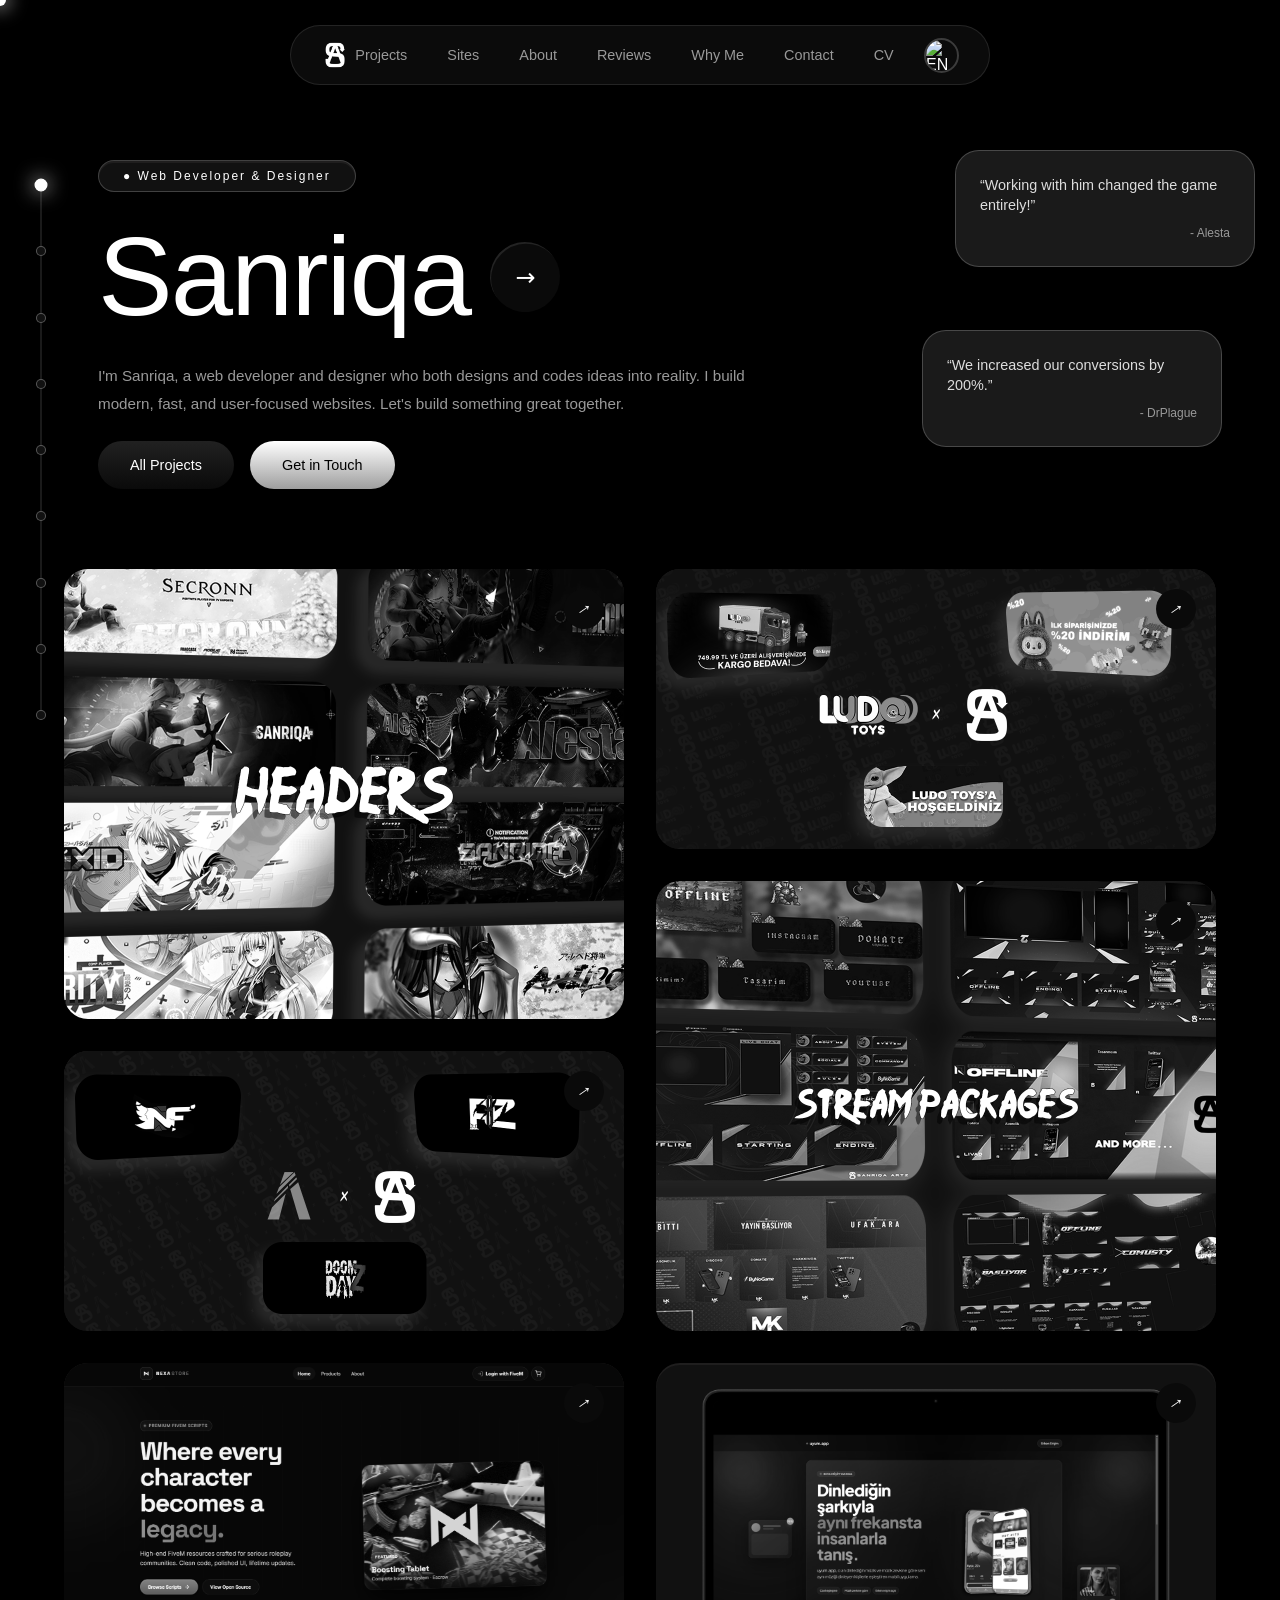
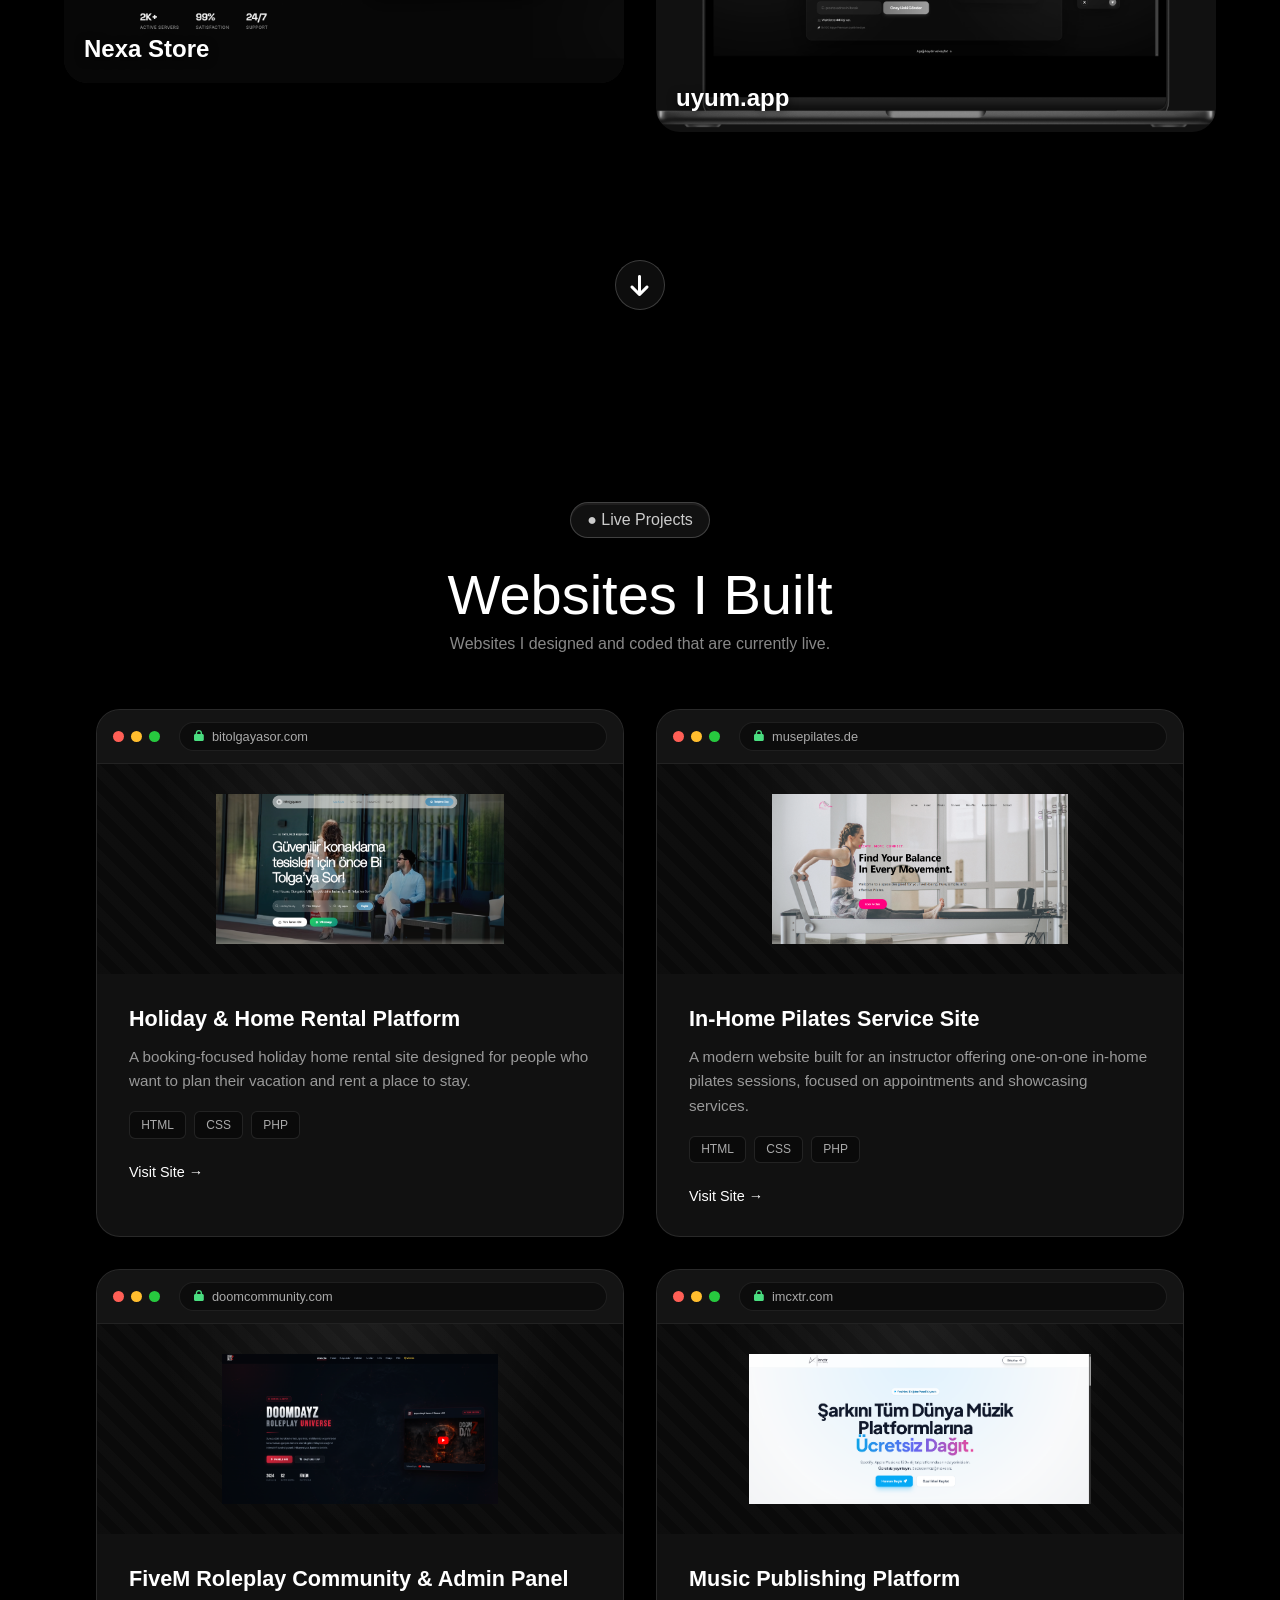
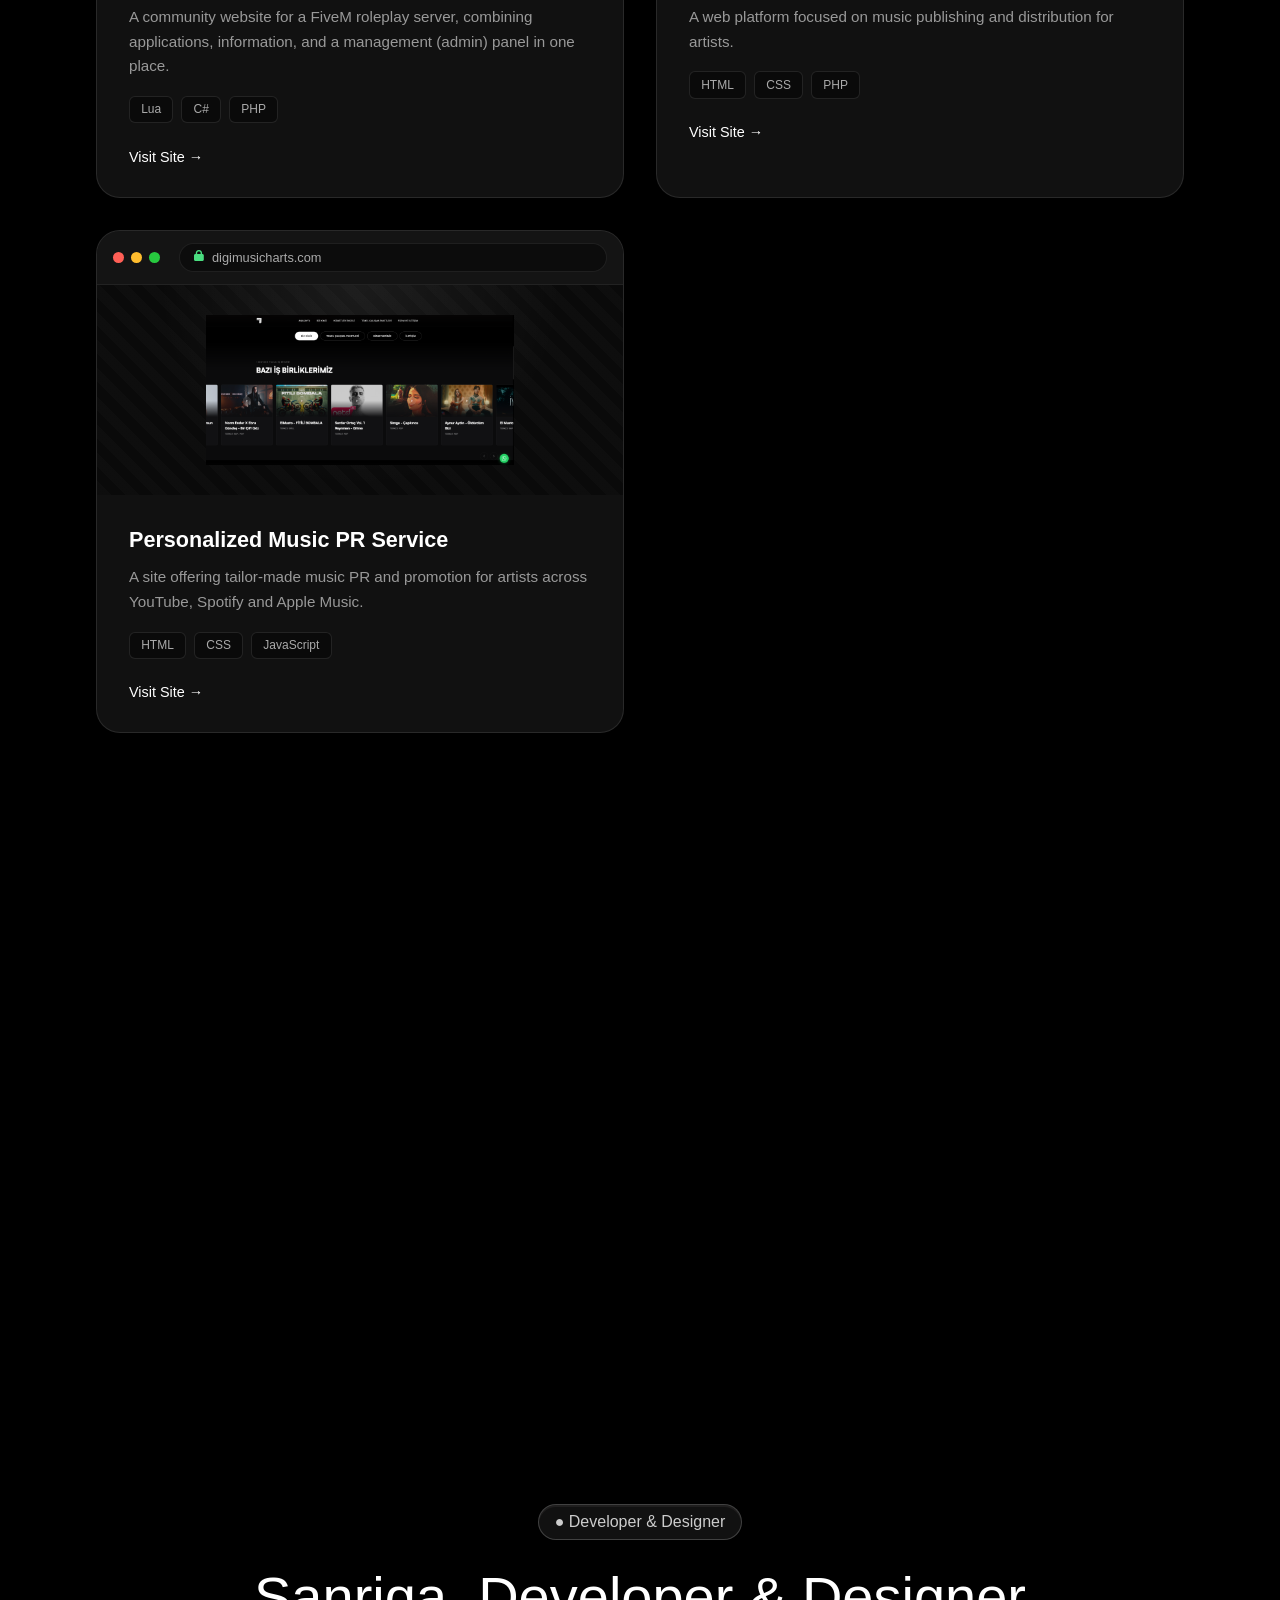
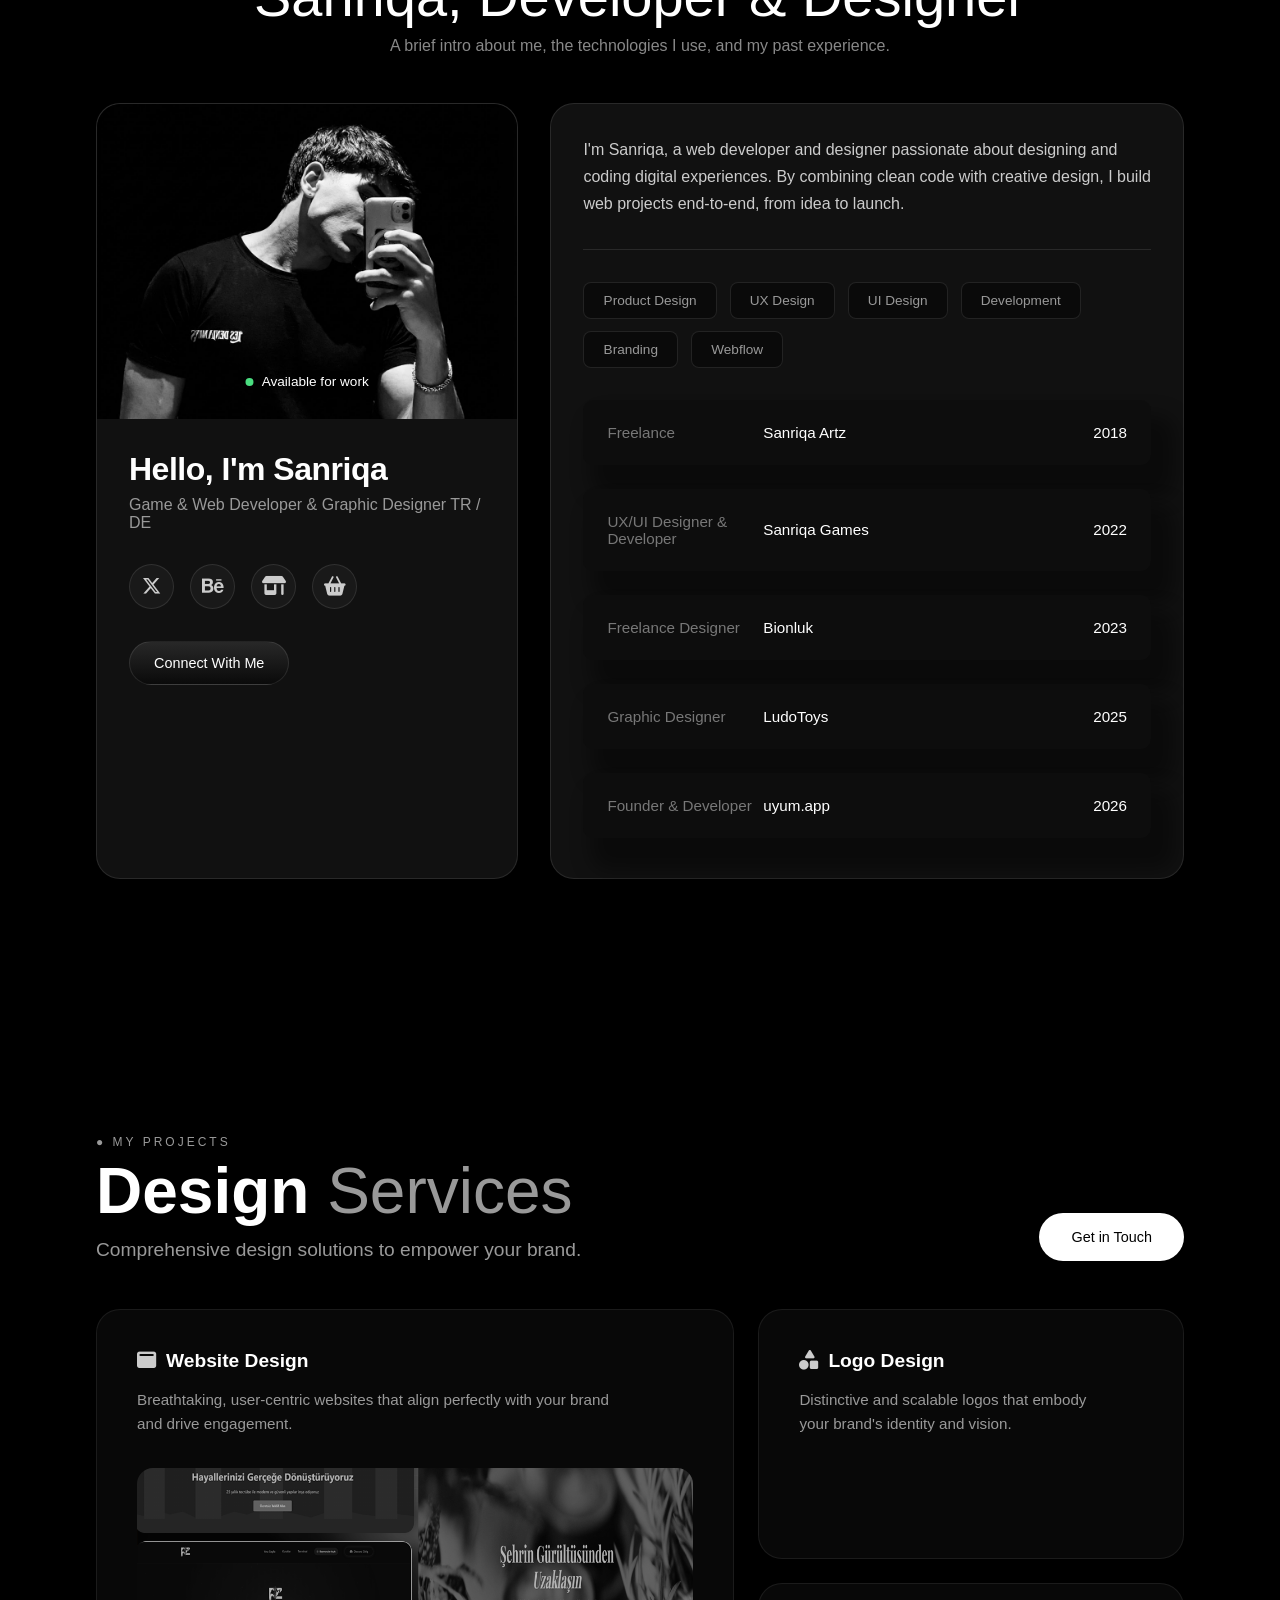
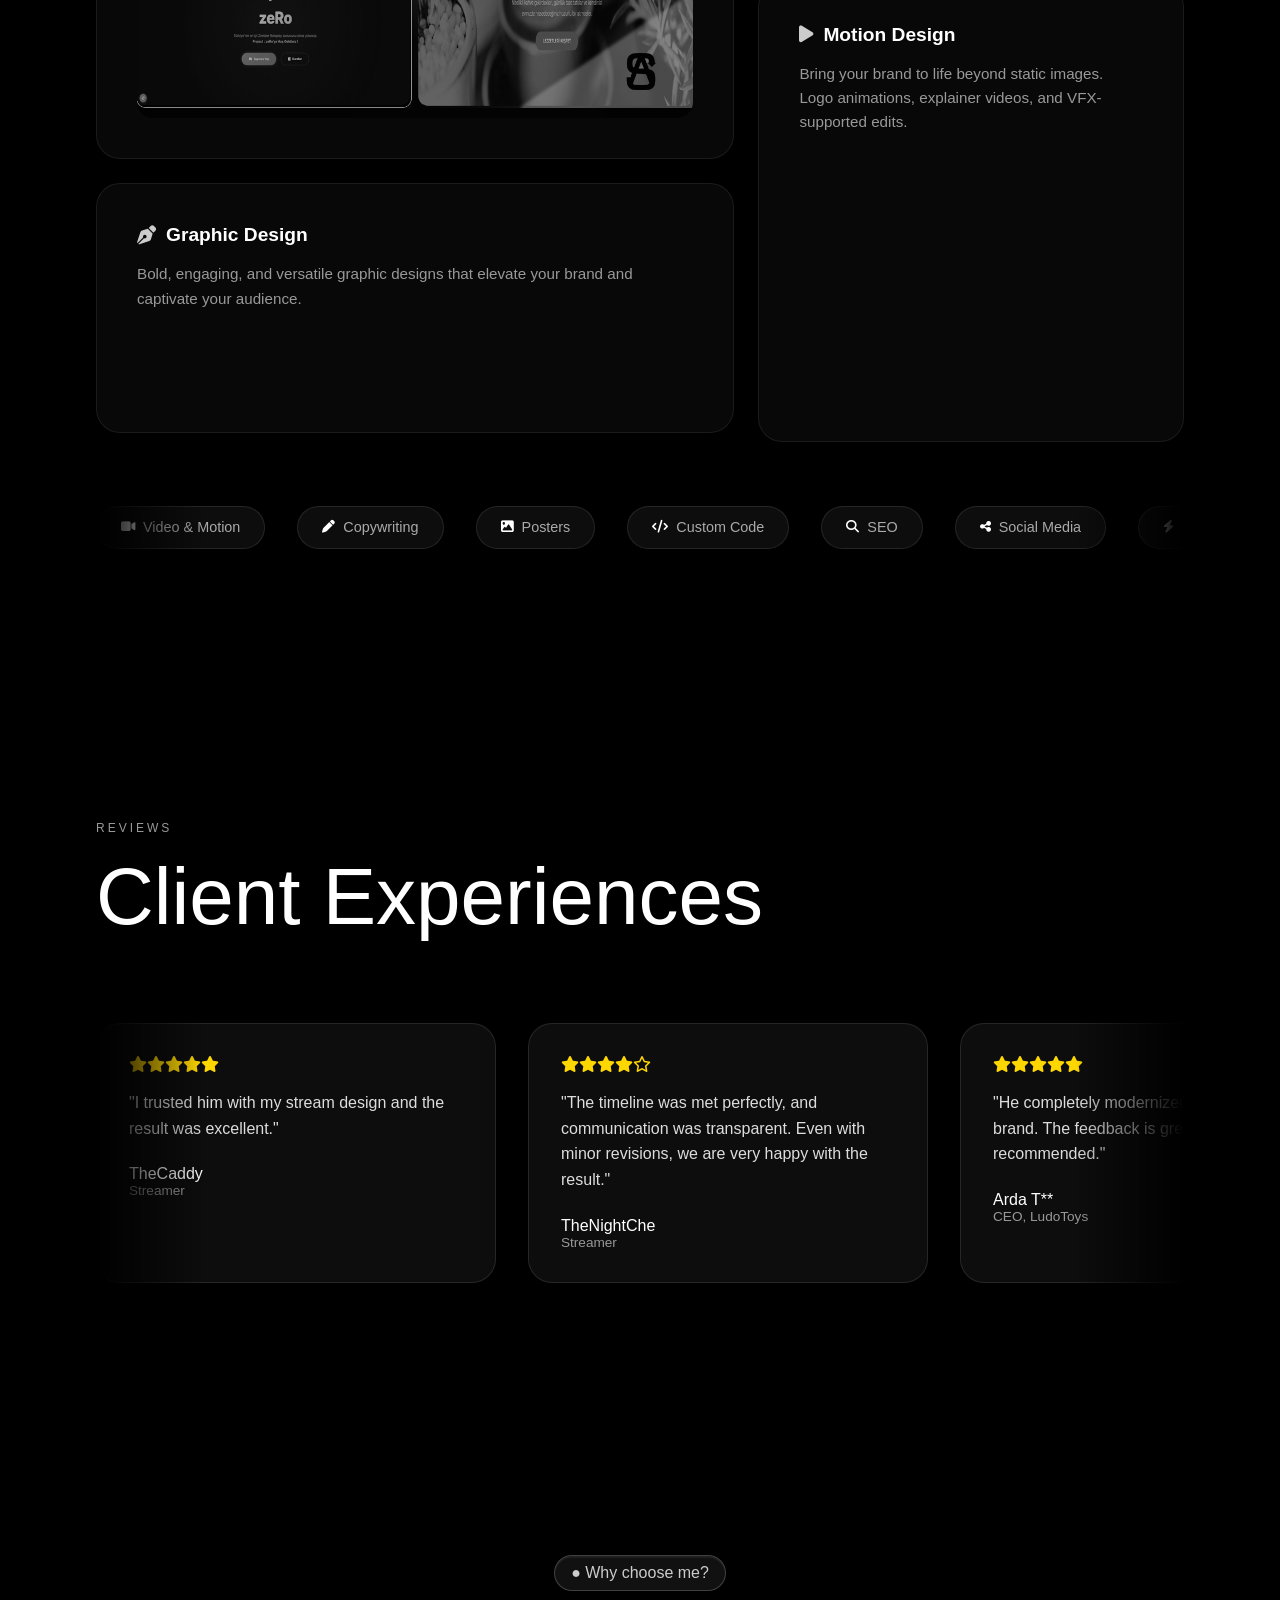
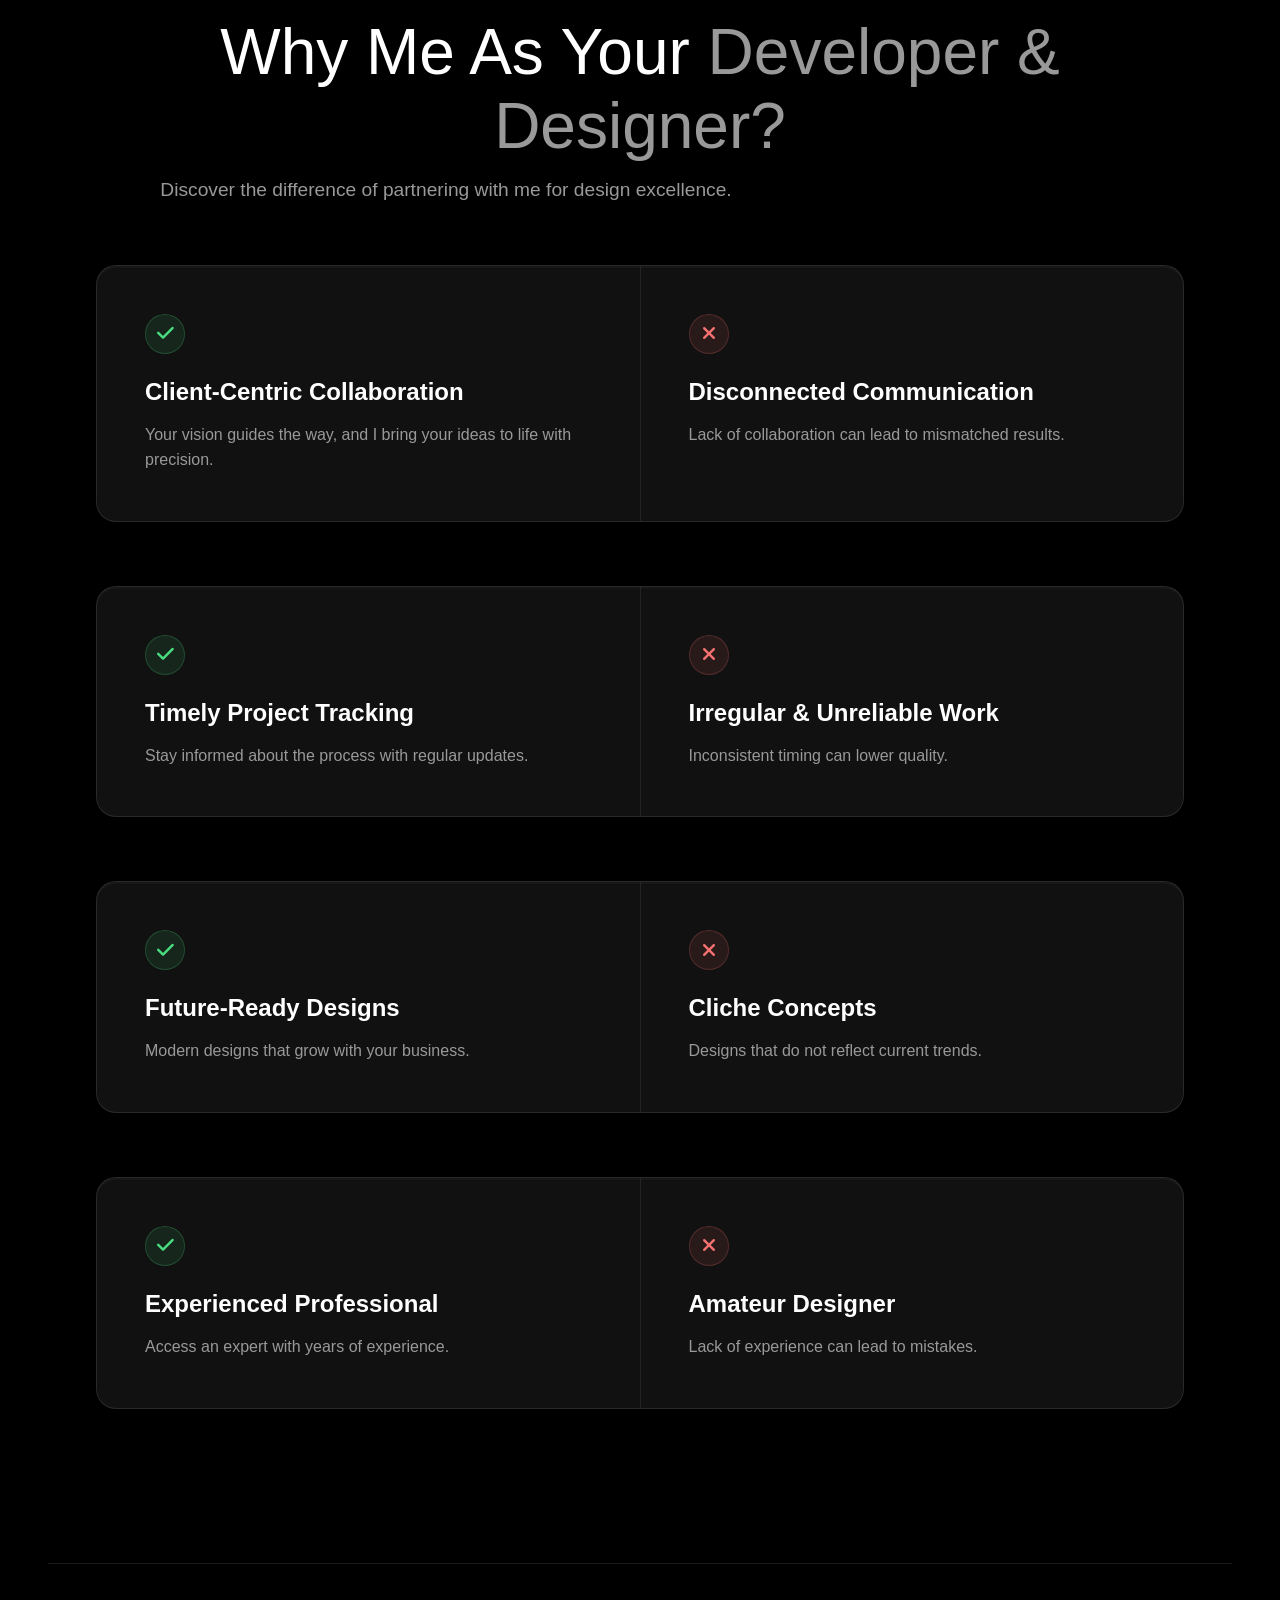
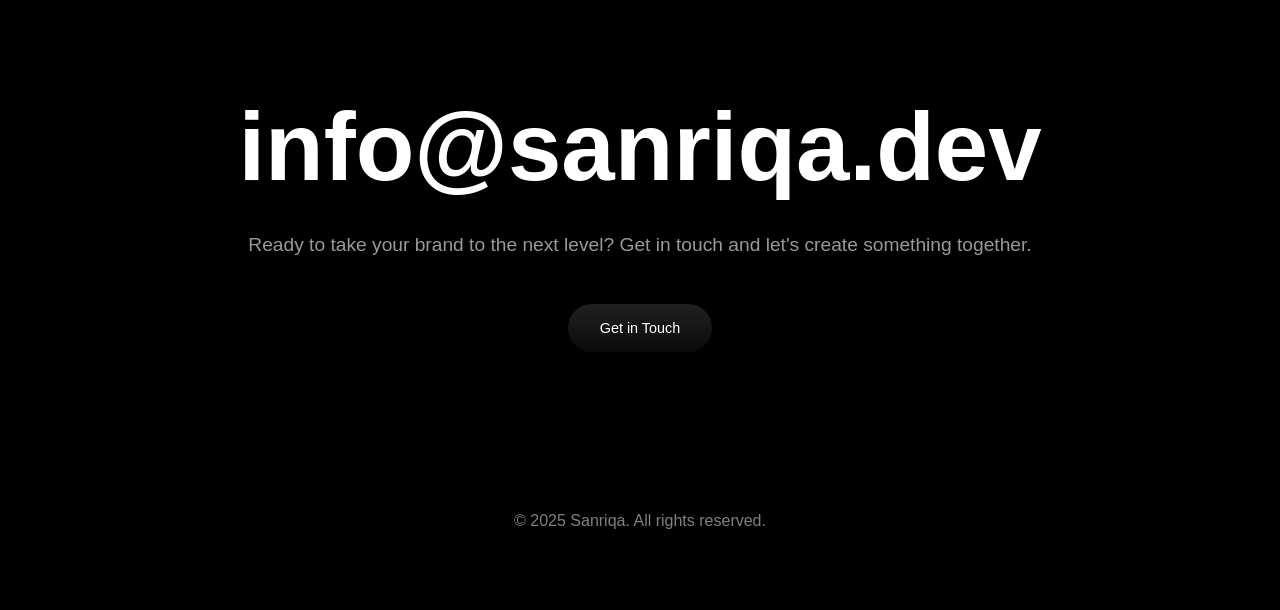
==== index.html @ cc534758 "Update index.html" ====
<!DOCTYPE html>
<html lang="en">

<head>
    <meta charset="UTF-8">
    <meta name="viewport" content="width=device-width, initial-scale=1.0, maximum-scale=1.0, user-scalable=no">
    <title>Sanriqa - Portfolio</title>
    <link rel="icon" href="new-logo.png" type="image/png">
    <link rel="stylesheet" href="https://cdnjs.cloudflare.com/ajax/libs/font-awesome/6.5.1/css/all.min.css">

    <style>
        /* --- FONT TANIMLAMALARI --- */
        @font-face {
            font-family: 'Inter';
            font-style: normal;
            font-weight: 300;
            font-display: swap;
            src: url(https://fonts.gstatic.com/s/inter/v20/UcC73FwrK3iLTeHuS_nVMrMxCp50SjIa2JL7SUc.woff2) format('woff2');
            unicode-range: U+0460-052F, U+1C80-1C8A, U+20B4, U+2DE0-2DFF, U+A640-A69F, U+FE2E-FE2F;
        }

        @font-face {
            font-family: 'Inter';
            font-style: normal;
            font-weight: 600;
            font-display: swap;
            src: url(https://fonts.gstatic.com/s/inter/v20/UcC73FwrK3iLTeHuS_nVMrMxCp50SjIa2JL7SUc.woff2) format('woff2');
            unicode-range: U+0460-052F, U+1C80-1C8A, U+20B4, U+2DE0-2DFF, U+A640-A69F, U+FE2E-FE2F;
        }

        @font-face {
            font-family: 'Plus Jakarta Sans';
            font-style: normal;
            font-weight: 500;
            font-display: swap;
            src: url(https://fonts.gstatic.com/s/plusjakartasans/v12/LDIoaomQNQcsA88c7O9yZ4KMCoOg4Ko70yyygA.woff2) format('woff2');
            unicode-range: U+0460-052F, U+1C80-1C8A, U+20B4, U+2DE0-2DFF, U+A640-A69F, U+FE2E-FE2F;
        }

        @font-face {
            font-family: 'Plus Jakarta Sans';
            font-style: italic;
            font-weight: 700;
            font-display: swap;
            src: url(https://fonts.gstatic.com/s/plusjakartasans/v12/LDIuaomQNQcsA88c7O9yZ4KMCoOg4Koz4yOqhMva.woff2) format('woff2');
            unicode-range: U+0460-052F, U+1C80-1C8A, U+20B4, U+2DE0-2DFF, U+A640-A69F, U+FE2E-FE2F;
        }

        /* 1. HTML ve BODY Ayarları */
        html {
            scroll-behavior: smooth;
            background-color: #000;
            height: 100%;
        }

        * {
            margin: 0;
            padding: 0;
            box-sizing: border-box;
            font-family: 'Inter', 'Inter Placeholder', sans-serif !important;
        }

        #background-video {
            position: fixed;
            /* Ekran kaydırılsa bile sabit kalır */
            top: 0;
            left: 0;
            min-width: 100%;
            min-height: 100%;
            width: auto;
            height: auto;
            z-index: -100;
            /* Tüm içeriğin kesinlikle arkasında olmasını sağlar */
            opacity: 0.045;
            /* Düşük opaklık ayarı (İstediğiniz gibi 0.05 ile 0.20 arasında ayarlayabilirsiniz) */
            object-fit: cover;
            /* Video boyutunun en-boy oranını koruyarak tüm alanı kaplamasını sağlar */
        }

        body {
            position: relative;
            /* İçeriğin z-index'i üzerinde kontrol sağlar */
            z-index: 1;
            font-family: 'Inter', 'Inter Placeholder', sans-serif;
            background: #000;
            color: #fff;
            overflow-x: hidden;
            padding-top: 80px;
            position: relative;
            overscroll-behavior: none;
        }

        .fa,
        .fas,
        .fa-solid,
        .fa-regular,
        .fa-brands,
        .fab {
            font-family: "Font Awesome 6 Free" !important;
        }

        .fa-brands,
        .fab {
            font-family: "Font Awesome 6 Brands" !important;
        }

        /* 2. YÜKLEME EKRANI (SPLASH SCREEN) - DÜZELTİLDİ */
        .loader-wrapper {
            position: fixed;
            top: 0;
            left: 0;
            right: 0;
            bottom: 0;
            width: 100%;
            height: 100vh;
            height: 100dvh;
            background-color: #000;
            z-index: 999999;
            display: flex;
            justify-content: center;
            align-items: center;
            transition: opacity 0.8s ease-out, visibility 0.8s ease-out;
            touch-action: none;
            overflow: hidden;
        }

        .loader-content {
            display: flex;
            flex-direction: column;
            align-items: center;
            gap: 25px;
        }

        .loader-logo {
            width: 100px;
            height: auto;
            opacity: 0;
            animation: fadeInUpLogo 1.2s cubic-bezier(0.25, 0.46, 0.45, 0.94) forwards;
        }

        .loader-line-container {
            width: 200px;
            height: 3px;
            background: rgba(255, 255, 255, 0.1);
            border-radius: 4px;
            overflow: hidden;
            opacity: 0;
            display: flex;
            justify-content: flex-start;
            animation: fadeInLine 0.1s ease-out 0.5s forwards;
        }

        /* DEĞİŞTİ: Glitch efekti kaldırıldı, düz dolum efekti eklendi */
        .loader-line {
            width: 100%;
            height: 100%;
            background: #fff;
            box-shadow: 0 0 10px rgba(255, 255, 255, 0.9), 0 0 20px rgba(255, 255, 255, 0.5);
            transform-origin: left;
            transform: scaleX(0);
            /* 1 saniyede dolacak şekilde ayarlandı */
            animation: simpleLoad 1s cubic-bezier(0.4, 0, 0.2, 1) forwards;
        }

        .loader-hide {
            opacity: 0;
            visibility: hidden;
            pointer-events: none;
        }

        @keyframes fadeInUpLogo {
            0% {
                opacity: 0;
                transform: translateY(20px) scale(0.9);
                filter: blur(10px);
            }

            100% {
                opacity: 1;
                transform: translateY(0) scale(1);
                filter: blur(0);
            }
        }

        @keyframes fadeInLine {
            to {
                opacity: 1;
            }
        }

        /* DEĞİŞTİ: Yeni basit yükleme animasyonu */
        @keyframes simpleLoad {
            0% {
                transform: scaleX(0);
            }

            100% {
                transform: scaleX(1);
            }
        }

        /* --- ANA CSS --- */
        body::before {
            content: "";
            position: fixed;
            top: 0;
            left: 0;
            width: 100%;
            height: 100%;
            z-index: -1;
            background-size: cover;
            background-position: center;
            background-repeat: no-repeat;
            opacity: 0.1;
            /* Düzeltme: Aşağıdaki satırı kaldırın veya "filter: none;" yapın */
            filter: none;
        }

        [data-lang] {
            transition: opacity 0.4s ease, filter 0.4s ease;
            opacity: 1;
            filter: blur(0);
        }

        .lang-changing {
            opacity: 0 !important;
            filter: blur(10px) !important;
        }

        /* Scroll Spy & Nav */
        .scroll-spy-nav {
            position: fixed;
            left: 40px;
            top: 50%;
            transform: translateY(-50%);
            height: 60vh;
            width: 2px;
            z-index: 900;
            display: flex;
            flex-direction: column;
            justify-content: space-between;
            pointer-events: none;
        }

        .scroll-line-bg {
            position: absolute;
            top: 0;
            left: 0;
            width: 100%;
            height: 100%;
            background: rgba(255, 255, 255, 0.1);
            border-radius: 10px;
        }

        .scroll-line-progress {
            position: absolute;
            top: 0;
            left: 0;
            width: 100%;
            height: 0%;
            background: #fff;
            box-shadow: 0 0 10px rgba(255, 255, 255, 0.5);
            border-radius: 10px;
            transition: height 0.1s linear;
        }

        .scroll-dots-container {
            position: absolute;
            top: 0;
            left: -4px;
            width: 10px;
            height: 100%;
            display: flex;
            flex-direction: column;
            justify-content: space-between;
        }

        .scroll-dot {
            width: 10px;
            height: 10px;
            background-color: #111;
            border: 1px solid rgba(255, 255, 255, 0.3);
            border-radius: 50%;
            transition: all 0.3s ease;
            position: relative;
            cursor: pointer;
            pointer-events: auto;
        }

        .scroll-dot.active {
            background-color: #fff;
            border-color: #fff;
            box-shadow: 0 0 15px rgba(255, 255, 255, 0.9);
            transform: scale(1.3);
        }

        .scroll-dot::after {
            content: attr(data-tooltip);
            position: absolute;
            left: 25px;
            top: 50%;
            transform: translateY(-50%);
            background: rgba(0, 0, 0, 0.9);
            padding: 4px 8px;
            border-radius: 4px;
            font-size: 12px;
            white-space: nowrap;
            opacity: 0;
            visibility: hidden;
            transition: all 0.3s;
            color: #fff;
            border: 1px solid rgba(255, 255, 255, 0.2);
        }

        .scroll-dot:hover::after {
            opacity: 1;
            visibility: visible;
            left: 20px;
        }

        @media (max-width: 1024px) {
            .scroll-spy-nav {
                display: none;
            }
        }

        .reveal-on-scroll {
            opacity: 0;
            transform: translateY(40px);
            transition: opacity 1s cubic-bezier(0.25, 0.46, 0.45, 0.94), transform 1s cubic-bezier(0.25, 0.46, 0.45, 0.94);
        }

        .reveal-on-scroll.is-visible {
            opacity: 1;
            transform: translateY(0);
        }

        .delay-100 {
            transition-delay: 0.1s;
        }

        .delay-200 {
            transition-delay: 0.2s;
        }

        .delay-300 {
            transition-delay: 0.3s;
        }

        .delay-400 {
            transition-delay: 0.4s;
        }

        .delay-500 {
            transition-delay: 0.5s;
        }

        @keyframes slideDownIn {
            from {
                transform: translateY(-100%);
                opacity: 0;
            }

            to {
                transform: translateY(0);
                opacity: 1;
            }
        }

        /* DEĞİŞTİ: Navigasyon gecikmesi düşürüldü (2.8s -> 0.5s) */
        nav {
            display: flex;
            justify-content: center;
            align-items: center;
            width: 100%;
            max-width: none;
            height: 110px;
            padding: 0 30px;
            position: fixed;
            top: 0;
            left: 0;
            z-index: 1000;
            background: transparent;
            animation: slideDownIn 0.7s ease-out forwards;
            animation-delay: 0.5s;
            /* GÜNCELLENDİ */
            transform: translateY(-100%);
        }

        .nav-container {
            display: flex;
            align-items: center;
            justify-content: space-between;
            max-width: 700px;
            width: 100%;
            height: 60px;
            padding: 0 30px;
            backdrop-filter: blur(12px);
            background-color: rgba(17, 17, 17, 0.7);
            border: 1px solid rgba(255, 255, 255, 0.1);
            border-radius: 50px;
        }

        .logo {
            display: flex;
            align-items: center;
            height: 28px;
            text-decoration: none;
            cursor: pointer;
        }

        .logo img {
            height: 100%;
            width: auto;
            display: block;
        }

        .nav-links {
            display: flex;
            gap: 2.5rem;
            list-style: none;
            margin: 0 auto;
        }

        .nav-links a {
            color: #999;
            text-decoration: none;
            font-size: 0.9rem;
            transition: color 0.3s;
        }

        .nav-links a:hover {
            color: #fff;
        }

        .language-selector {
            position: relative;
            margin-left: 1.5rem;
            z-index: 2000;
            display: flex;
            align-items: center;
        }

        .current-lang {
            width: 35px;
            height: 35px;
            border-radius: 50%;
            overflow: hidden;
            cursor: pointer;
            border: 2px solid rgba(255, 255, 255, 0.2);
            transition: all 0.3s ease;
            display: flex;
            justify-content: center;
            align-items: center;
        }

        .current-lang:hover {
            border-color: #fff;
            transform: scale(1.1);
        }

        .current-lang img {
            width: 100%;
            height: 100%;
            object-fit: cover;
        }

        .lang-dropdown {
            position: absolute;
            top: 50px;
            right: -10px;
            background: rgba(17, 17, 17, 0.9);
            backdrop-filter: blur(12px);
            border: 1px solid rgba(255, 255, 255, 0.1);
            border-radius: 15px;
            padding: 10px;
            width: 90px;
            display: flex;
            flex-direction: column;
            gap: 8px;
            opacity: 0;
            visibility: hidden;
            transform: translateY(-10px);
            transition: all 0.3s ease;
            box-shadow: 0 10px 20px rgba(0, 0, 0, 0.5);
        }

        .lang-dropdown.active {
            opacity: 1;
            visibility: visible;
            transform: translateY(0);
        }

        .lang-item {
            display: flex;
            align-items: center;
            gap: 10px;
            cursor: pointer;
            padding: 5px;
            border-radius: 8px;
            transition: background 0.3s;
        }

        .lang-item:hover {
            background: rgba(255, 255, 255, 0.1);
        }

        .lang-item img {
            width: 20px;
            height: 20px;
            border-radius: 50%;
            object-fit: cover;
        }

        .lang-item span {
            font-size: 0.85rem;
            color: #ccc;
            font-weight: 500;
        }

        @keyframes fadeInSlideUp {
            from {
                opacity: 0;
                transform: translateY(20px);
            }

            to {
                opacity: 1;
                transform: translateY(0);
            }
        }

        .hero {
            min-height: 100vh;
            padding: 5rem 3rem 3rem;
            max-width: 1400px;
            margin: 0 auto;
            position: relative;
        }

        .hero-content {
            max-width: 700px;
            margin-left: 50px;
            margin-right: auto;
        }

        /* DEĞİŞTİ: Etiket gecikmesi düşürüldü (2.8s -> 0.5s) */
        .tag {
            display: inline-block;
            padding: 0.5rem 1.5rem;
            background-color: rgb(17, 17, 17);
            border-radius: 20px;
            box-shadow: rgba(0, 0, 0, 0.4) 16px 24px 20px 8px, rgba(184, 180, 180, 0.08) 0px 2px 0px 0px inset;
            border: 1px solid rgba(255, 255, 255, 0.2);
            font-size: 0.75rem;
            letter-spacing: 2px;
            margin-bottom: 2rem;
            color: #fff;
            font-weight: 500;
            font-family: 'Plus Jakarta Sans', sans-serif;
            opacity: 0;
            animation: fadeInSlideUp 0.8s ease-out forwards;
            animation-delay: 0.5s;
            /* GÜNCELLENDİ */
        }

        /* DEĞİŞTİ: Başlık gecikmesi düşürüldü (3s -> 0.7s) */
        .hero-title {
            font-size: 7rem;
            font-weight: 300;
            font-family: 'Plus Jakarta Sans', sans-serif;
            line-height: 0.95;
            letter-spacing: -2px;
            margin-bottom: 2rem;
            display: flex;
            align-items: center;
            opacity: 0;
            animation: fadeInSlideUp 0.8s ease-out forwards;
            animation-delay: 0.7s;
            /* GÜNCELLENDİ */
        }

        .hero-arrow-container {
            display: inline-flex;
            flex-direction: column;
            align-items: center;
            justify-content: center;
            position: relative;
            width: 70px;
            height: 70px;
            vertical-align: middle;
            text-decoration: none;
            cursor: pointer;
            transition: all 0.3s ease;
            margin-left: 20px;
            margin-right: 20px;
            margin-top: 0;
        }

        .hero-arrow-container::before {
            content: "";
            position: absolute;
            width: 100%;
            height: 100%;
            z-index: 1;
            background-color: rgb(10, 10, 10);
            border-radius: 1000px;
            box-shadow: rgba(184, 180, 180, 0.14) 0px 2px 0px 0px inset;
            transform: rotate(-35deg);
            opacity: 1;
            transition: transform 0.4s ease, box-shadow 0.4s ease;
        }

        .arrow-icon {
            position: relative;
            z-index: 2;
            font-size: 1.5rem;
            color: #fff;
            transform: rotate(45deg);
            transition: transform 0.4s ease;
            line-height: 1;
        }

        .about-me-text {
            position: absolute;
            bottom: -10px;
            font-size: 0.8rem;
            font-weight: 500;
            color: #999;
            z-index: 3;
            opacity: 0;
            transform: translateY(5px);
            transition: opacity 0.4s ease, transform 0.4s ease;
        }

        .hero-arrow-container:hover .arrow-icon {
            transform: rotate(45deg) translate(8px, -8px);
        }

        .hero-arrow-container:hover::before {
            transform: rotate(-35deg) scale(1.1);
            box-shadow: rgba(184, 180, 180, 0.3) 0px 4px 10px 0px inset;
        }

        .hero-arrow-container:hover .about-me-text {
            opacity: 1;
            transform: translateY(0);
            color: #fff;
        }

        /* DEĞİŞTİ: Açıklama gecikmesi düşürüldü (3.2s -> 0.9s) */
        .hero-desc {
            font-size: 0.95rem;
            color: #999;
            line-height: 1.8;
            font-weight: 300;
            font-family: 'Inter', sans-serif;
            opacity: 0;
            animation: fadeInSlideUp 0.8s ease-out forwards;
            animation-delay: 0.9s;
            /* GÜNCELLENDİ */
            margin-bottom: 1.5rem;
        }

        /* DEĞİŞTİ: Buton gecikmesi düşürüldü (3.4s -> 1.1s) */
        .hero-buttons {
            display: flex;
            gap: 1rem;
            margin-bottom: 1rem;
            opacity: 0;
            animation: fadeInSlideUp 0.8s ease-out forwards;
            animation-delay: 1.1s;
            /* GÜNCELLENDİ */
        }

        .btn {
            padding: 1rem 2rem;
            border-radius: 50px;
            font-size: 0.9rem;
            font-weight: 500;
            cursor: pointer;
            transition: all 0.3s;
            border: none;
            text-decoration: none;
            display: inline-block;
        }

        .btn-primary {
            background: linear-gradient(180deg, rgb(120, 120, 120) -382%, rgb(10, 10, 10) 100%);
            border-radius: 100px;
            color: white;
            box-shadow: none;
        }

        .btn-secondary {
            background: linear-gradient(180deg, rgb(255, 255, 255) 0%, rgb(120, 120, 120) 140%);
            border-radius: 100px;
            box-shadow: none;
            color: black;
        }

        .testimonial-bubbles {
            position: absolute;
            top: 100px;
            right: 0px;
            z-index: 10;
            display: block;
            width: 400px;
            height: 400px;
            pointer-events: none;
        }

        .bubble {
            position: absolute;
            background: rgba(255, 255, 255, 0.1);
            backdrop-filter: blur(20px);
            border: 1px solid rgba(255, 255, 255, 0.2);
            border-radius: 1.5rem;
            padding: 1.5rem;
            max-width: 300px;
            line-height: 1.4;
            font-size: 0.9rem;
            color: #ddd;
        }

        .bubble1 {
            top: -30px;
            right: 25px;
            transform: rotate(-5deg);
            animation: diagonalFloat 8s ease-in-out infinite;
        }

        .bubble2 {
            top: 150px;
            right: 58px;
            transform: rotate(5deg);
            animation: diagonalFloatReverse 9s ease-in-out infinite;
        }

        .bubble p:first-child {
            margin-bottom: 0.5rem;
        }

        .bubble p:last-child {
            font-size: 0.75rem;
            color: #999;
            text-align: right;
            margin-top: 10px;
        }

        @keyframes diagonalFloat {
            0% {
                transform: translate(0, 0) rotate(-5deg);
            }

            25% {
                transform: translate(-15px, 15px) rotate(-5deg);
            }

            50% {
                transform: translate(0, 0) rotate(-5deg);
            }

            75% {
                transform: translate(15px, -15px) rotate(-5deg);
            }

            100% {
                transform: translate(0, 0) rotate(-5deg);
            }
        }

        @keyframes diagonalFloatReverse {
            0% {
                transform: translate(0, 0) rotate(5deg);
            }

            25% {
                transform: translate(15px, -15px) rotate(5deg);
            }

            50% {
                transform: translate(0, 0) rotate(5deg);
            }

            75% {
                transform: translate(-15px, 15px) rotate(5deg);
            }

            100% {
                transform: translate(0, 0) rotate(5deg);
            }
        }

        .section {
            padding: 8rem 3rem;
            max-width: 1600px;
            margin: 0 auto;
        }

        #projects.section {
            padding-top: 4rem;
            max-width: 1800px;
            padding-left: 1rem;
            padding-right: 1rem;
        }

        .section-header {
            margin-bottom: 4rem;
        }

        .section-tag {
            font-size: 0.75rem;
            letter-spacing: 3px;
            color: #999;
            margin-bottom: 1rem;
        }

        .section-title {
            font-size: 5rem;
            font-weight: 500;
            font-family: 'Plus Jakarta Sans', sans-serif;
            margin-bottom: 1.5rem;
        }

        .section-desc {
            font-size: 1.2rem;
            color: #999;
            max-width: 700px;
        }

        .grid {
            display: grid;
            gap: 2rem;
        }

        .grid-3 {
            grid-template-columns: repeat(auto-fit, minmax(300px, 1fr));
        }

        .project-collage {
            display: grid;
            grid-template-columns: 1fr 1fr;
            gap: 2rem;
            align-items: flex-start;
        }

        .col-left,
        .col-right {
            display: grid;
            grid-template-rows: auto;
            gap: 2rem;
        }

        .card {
            background: rgba(255, 255, 255, 0.05);
            border: 1px solid rgba(255, 255, 255, 0.1);
            border-radius: 1.5rem;
            padding: 2.5rem;
            transition: all 0.5s;
        }

        .card:hover {
            background: rgba(255, 255, 255, 0.1);
            transform: translateY(-5px);
        }

        .project-card {
            padding: 0;
            border-radius: 1.5rem;
            overflow: hidden;
            position: relative;
            cursor: pointer !important;
            background-color: rgb(17, 17, 17);
            box-shadow: rgba(0, 0, 0, 0.4) 16px 24px 20px 8px, rgba(184, 180, 180, 0.08) 0px 2px 0px 0px inset;
            border: none;
        }

        .project-card:hover {
            background-color: rgb(25, 25, 25);
        }

        .project-image-container {
            width: 100%;
            overflow: hidden;
            position: relative;
        }

        .col-left .project-card:nth-child(1) .project-image-container {
            height: 450px;
        }

        .col-left .project-card:nth-child(2) .project-image-container {
            height: 280px;
        }

        .col-left .project-card:nth-child(3) .project-image-container {
            height: 320px;
        }

        .col-right .project-card:nth-child(1) .project-image-container {
            height: 280px;
        }

        .col-right .project-card:nth-child(2) .project-image-container {
            height: 450px;
        }

        .project-image {
            width: 100%;
            height: 100%;
            object-fit: cover;
            transition: transform 0.5s ease, filter 0.5s ease;
            filter: grayscale(100%);
        }

        .project-card:hover .project-image {
            transform: scale(1.05);
            filter: grayscale(0%);
        }

        .project-arrow {
            position: absolute;
            top: 20px;
            right: 20px;
            width: 40px;
            height: 40px;
            background-color: rgb(10, 10, 10);
            border-radius: 100px;
            transform: rotate(-35deg);
            opacity: 1;
            display: flex;
            align-items: center;
            justify-content: center;
            font-size: 1.2rem;
            color: #fff;
            transition: all 0.3s;
            z-index: 10;
        }

        .project-card:hover .project-arrow {
            background: #fff;
            color: #000;
            transform: rotate(-35deg) scale(1.1);
        }

        .about-section-header {
            text-align: center;
            margin-bottom: 3rem;
            display: flex;
            flex-direction: column;
            align-items: center;
        }

        .expert-badge {
            background-color: rgb(17, 17, 17);
            border-radius: 20px;
            box-shadow: rgba(0, 0, 0, 0.4) 16px 24px 20px 8px, rgba(184, 180, 180, 0.08) 0px 2px 0px 0px inset;
            opacity: 1;
            color: #ccc;
            padding: 0.5rem 1rem;
            margin-bottom: 1.5rem;
            display: inline-block;
            border: 1px solid rgba(255, 255, 255, 0.2);
        }

        .about-main-title {
            font-family: 'Plus Jakarta Sans', sans-serif;
            font-size: 3.5rem;
            font-weight: 500;
            color: #fff;
            margin-bottom: 0.5rem;
        }

        .about-subtext {
            color: #888;
            font-size: 1rem;
            max-width: 600px;
            margin: 0 auto;
        }

        .about-grid {
            display: grid;
            grid-template-columns: 1fr 1.5fr;
            gap: 2rem;
            align-items: stretch;
        }

        .about-card {
            background-color: rgb(17, 17, 17);
            border: 1px solid rgba(255, 255, 255, 0.1);
            border-radius: 1.5rem;
            padding: 2rem;
            display: flex;
            flex-direction: column;
        }

        .profile-card {
            text-align: left;
            padding: 0;
            overflow: hidden;
            position: relative;
        }

        .profile-image-wrapper {
            width: 100%;
            height: auto;
            aspect-ratio: 4 / 3;
            overflow: hidden;
            position: relative;
            background-color: #000;
            border-radius: 1.5rem 1.5rem 0 0;
        }

        .profile-image-wrapper img {
            width: 100%;
            height: 100%;
            object-fit: cover;
            filter: grayscale(100%);
            transition: transform 0.3s;
        }

        .profile-image-wrapper:hover img {
            filter: grayscale(100%);
        }

        .status-badge {
            position: absolute;
            bottom: 30px;
            left: 50%;
            transform: translateX(-50%);
            background: transparent;
            border: none;
            padding: 0;
            backdrop-filter: none;
            font-size: 0.85rem;
            color: #fff;
            display: flex;
            align-items: center;
            gap: 8px;
            white-space: nowrap;
            z-index: 5;
            text-shadow: 0 2px 10px rgba(0, 0, 0, 0.8);
        }

        @keyframes pulse-green {
            0% {
                box-shadow: 0 0 0 0 rgba(74, 222, 128, 0.7);
            }

            70% {
                box-shadow: 0 0 0 6px rgba(74, 222, 128, 0);
            }

            100% {
                box-shadow: 0 0 0 0 rgba(74, 222, 128, 0);
            }
        }

        .status-badge .dot {
            width: 8px;
            height: 8px;
            background-color: #4ade80;
            border-radius: 50%;
            display: inline-block;
            animation: pulse-green 2s infinite;
        }

        .profile-info-content {
            padding: 2rem;
        }

        .profile-info-content h3 {
            font-family: 'Plus Jakarta Sans', sans-serif;
            font-size: 2rem;
            font-weight: 600;
            margin-bottom: 0.5rem;
            color: #fff;
            letter-spacing: -0.5px;
        }

        .profile-role {
            color: #999;
            font-size: 1rem;
            margin-bottom: 2rem;
            font-weight: 400;
        }

        .social-icons-container {
            display: flex;
            gap: 1rem;
            margin-bottom: 2rem;
        }

        .social-icon {
            width: 45px;
            height: 45px;
            display: flex;
            align-items: center;
            justify-content: center;
            color: #ccc;
            text-decoration: none;
            transition: all 0.3s;
            border: 1px solid rgba(255, 255, 255, 0.1);
            background-color: rgb(25, 25, 25);
            border-radius: 50%;
            font-size: 1.2rem;
        }

        .social-icon:hover {
            border-color: #fff;
            color: #fff;
            background-color: rgb(40, 40, 40);
            transform: translateY(-3px);
        }

        .connect-btn {
            display: inline-block;
            width: auto;
            padding: 0.8rem 1.5rem;
            text-align: center;
            text-decoration: none;
            font-size: 0.9rem;
            font-weight: 500;
            transition: all 0.3s;
            color: #fff;
            border: 1px solid rgba(255, 255, 255, 0.1);
            background: linear-gradient(180deg, rgb(40, 40, 40) 0%, rgb(10, 10, 10) 100%);
            border-radius: 100px;
            opacity: 1;
            will-change: transform;
        }

        .connect-btn:hover {
            border-color: #fff;
            transform: scale(1.02);
        }

        .details-card {
            justify-content: space-between;
        }

        .bio-text {
            color: #ccc;
            font-size: 1rem;
            line-height: 1.7;
            margin-bottom: 2rem;
            border-bottom: 1px solid rgba(255, 255, 255, 0.1);
            padding-bottom: 2rem;
        }

        .tags-container {
            display: flex;
            flex-wrap: wrap;
            gap: 0.8rem;
            margin-bottom: 2rem;
        }

        .skill-tag {
            padding: 0.6rem 1.2rem;
            font-size: 0.85rem;
            color: #999;
            border: 1px solid rgba(255, 255, 255, 0.1);
            background-color: rgb(10, 10, 10);
            border-radius: 8px;
            opacity: 1;
        }

        .timeline-list {
            display: flex;
            flex-direction: column;
            gap: 1rem;
        }

        .timeline-item {
            display: flex;
            justify-content: space-between;
            align-items: center;
            font-size: 0.95rem;
            background-color: rgb(13, 13, 13);
            width: 100%;
            border-radius: 10px;
            box-shadow: rgba(0, 0, 0, 0.4) 16px 24px 20px 8px;
            opacity: 1;
            padding: 1.5rem;
            margin-bottom: 0.5rem;
        }

        .timeline-role {
            color: #777;
            width: 30%;
        }

        .timeline-company {
            color: #fff;
            font-weight: 500;
            width: 40%;
        }

        .timeline-year {
            color: #fff;
            text-align: right;
            width: 30%;
        }

        .cursor-glow {
            position: fixed;
            width: 25px;
            height: 25px;
            background-color: rgba(255, 255, 255, 0.3);
            border-radius: 50%;
            pointer-events: none;
            z-index: 9999;
            filter: blur(8px);
            transition: opacity 0.3s, transform 0.4s ease-out, width 0.4s ease-out, height 0.4s ease-out, background-color 0.4s ease-out;
            opacity: 1;
            top: 0;
            left: 0;
            transform: translate(-50%, -50%);
        }

        .cursor-glow.interactive-hover {
            width: 60px;
            height: 60px;
            background-color: rgba(255, 255, 255, 0.1);
            backdrop-filter: blur(2px);
        }

        .cursor-dot {
            position: fixed;
            width: 12px;
            height: 12px;
            background-color: #ffffff;
            border-radius: 50%;
            pointer-events: none;
            z-index: 10000;
            transition: opacity 0.3s, transform 0.4s ease-out, width 0.4s ease-out, height 0.4s ease-out, background-color 0.4s ease-out;
            opacity: 1;
            top: 0;
            left: 0;
            transform: translate(-50%, -50%);
        }

        .cursor-glow.project-hover {
            width: 160px;
            height: 55px;
            border: 1px solid rgb(214, 214, 214);
            backdrop-filter: blur(6px);
            background-color: rgba(99, 99, 99, 0.3);
            border-radius: 30.2172% / 90.9091%;
            box-shadow: rgba(92, 92, 92, 0.3) 0px 0px 20px 4px;
            filter: none;
            opacity: 1;
        }

        .cursor-dot.project-hover {
            background-color: transparent;
            width: auto;
            height: auto;
            display: flex;
            align-items: center;
            justify-content: center;
        }

        .cursor-dot.project-hover::after {
            content: "View project";
            display: block;
            white-space: nowrap;
            font-size: 14px;
            font-weight: 500;
            color: #fff;
            letter-spacing: 0.5px;
            position: absolute;
            top: 50%;
            left: 50%;
            transform: translate(-50%, -50%);
        }

        .contact-section {
            text-align: center;
            padding: 8rem 3rem;
            max-width: 1600px;
            margin: 0 auto;
            border-top: 1px solid rgba(255, 255, 255, 0.1);
            position: relative;
            z-index: 99;
            background-color: #000;
        }

        .contact-title {
            font-size: 6rem;
            font-weight: 500;
            font-family: 'Plus Jakarta Sans', sans-serif;
            margin-bottom: 2rem;
            word-wrap: break-word;
        }

        footer {
            border-top: none;
            padding: 2rem 3rem;
            display: flex;
            justify-content: center;
            align-items: center;
            width: 100%;
            max-width: 1600px;
            margin: 0 auto;
            position: relative;
            z-index: 99;
            background-color: #000;
        }

        .footer-copyright {
            font-family: 'Plus Jakarta Sans', sans-serif;
            font-weight: 700;
            font-size: 0.9rem;
            text-align: center;
            background: linear-gradient(180deg, #555 0%, #1a1a1a 50%, #555 100%);
            -webkit-background-clip: text;
            -webkit-text-fill-color: transparent;
            background-clip: text;
            color: #333;
            letter-spacing: 1px;
        }

        .services-header-row {
            display: flex;
            justify-content: space-between;
            align-items: flex-end;
            margin-bottom: 3rem;
            flex-wrap: wrap;
            gap: 2rem;
        }

        .services-title-wrapper h2 {
            font-size: 4rem;
            font-family: 'Plus Jakarta Sans', sans-serif;
            line-height: 1;
            margin-bottom: 1rem;
        }

        .services-title-wrapper h2 span {
            font-weight: 300;
            color: #999;
        }

        .bento-grid {
            display: grid;
            grid-template-columns: 1.5fr 1fr;
            gap: 1.5rem;
            margin-bottom: 3rem;
        }

        .bento-col {
            display: flex;
            flex-direction: column;
            gap: 1.5rem;
        }

        .service-card {
            background: rgba(255, 255, 255, 0.03);
            border: 1px solid rgba(255, 255, 255, 0.08);
            border-radius: 1.5rem;
            padding: 2.5rem;
            position: relative;
            overflow: hidden;
            transition: transform 0.4s ease, border-color 0.4s ease;
            opacity: 0;
            transform: translateY(40px);
            transition: opacity 0.8s ease-out, transform 0.8s cubic-bezier(0.25, 0.46, 0.45, 0.94), border-color 0.3s;
        }

        .service-card.in-view {
            opacity: 1;
            transform: translateY(0);
        }

        .service-card:hover {
            border-color: rgba(255, 255, 255, 0.3);
            transform: translateY(-5px);
        }

        .service-icon-title {
            display: flex;
            align-items: center;
            gap: 10px;
            font-size: 1.2rem;
            font-weight: 600;
            margin-bottom: 1rem;
            color: #fff;
        }

        .service-icon-title i {
            color: #ccc;
        }

        .service-desc {
            color: #999;
            font-size: 0.95rem;
            line-height: 1.6;
            margin-bottom: 2rem;
            max-width: 90%;
        }

        .service-visual {
            width: 100%;
            border-radius: 1rem;
            overflow: hidden;
            margin-top: auto;
            position: relative;
        }

        .service-visual img {
            width: 100%;
            height: auto;
            display: block;
            opacity: 0.7;
            transition: opacity 0.4s;
        }

        .service-card:hover .service-visual img {
            opacity: 1;
        }

        .card-large {
            min-height: 400px;
            display: flex;
            flex-direction: column;
        }

        .card-small {
            min-height: 250px;
        }

        .marquee-container {
            width: 100%;
            overflow: hidden;
            padding: 1rem 0;
            mask-image: linear-gradient(to right, transparent, black 10%, black 90%, transparent);
            -webkit-mask-image: linear-gradient(to right, transparent, black 10%, black 90%, transparent);
        }

        .marquee-content {
            display: flex;
            gap: 2rem;
            width: max-content;
            animation: scrollText 30s linear infinite;
        }

        .marquee-tag {
            display: flex;
            align-items: center;
            gap: 0.5rem;
            background: rgba(255, 255, 255, 0.05);
            border: 1px solid rgba(255, 255, 255, 0.1);
            padding: 0.8rem 1.5rem;
            border-radius: 50px;
            color: #aaa;
            font-size: 0.9rem;
            white-space: nowrap;
        }

        .marquee-tag i {
            font-size: 0.8rem;
            color: #fff;
        }

        @keyframes scrollText {
            0% {
                transform: translateX(0);
            }

            100% {
                transform: translateX(-50%);
            }
        }

        /* --- YAPTIĞIM SİTELER & TECH STACK --- */
        .built-sites-section .about-section-header,
        .tech-stack-section .about-section-header {
            margin-bottom: 3.5rem;
        }

        .sites-grid {
            display: grid;
            grid-template-columns: repeat(auto-fit, minmax(360px, 1fr));
            gap: 2rem;
            max-width: 1100px;
            margin: 0 auto;
        }

        .site-card {
            background-color: rgb(17, 17, 17);
            border: 1px solid rgba(255, 255, 255, 0.1);
            border-radius: 1.5rem;
            overflow: hidden;
            text-decoration: none;
            color: inherit;
            display: flex;
            flex-direction: column;
            transition: transform 0.4s ease, border-color 0.4s ease;
            box-shadow: rgba(0, 0, 0, 0.4) 16px 24px 20px 8px, rgba(184, 180, 180, 0.08) 0px 2px 0px 0px inset;
        }

        .site-card:hover {
            transform: translateY(-6px);
            border-color: rgba(255, 255, 255, 0.3);
        }

        .browser-mockup {
            background: #0a0a0a;
        }

        .browser-bar {
            display: flex;
            align-items: center;
            gap: 7px;
            padding: 12px 16px;
            background: rgba(255, 255, 255, 0.04);
            border-bottom: 1px solid rgba(255, 255, 255, 0.06);
        }

        .browser-dot {
            width: 11px;
            height: 11px;
            border-radius: 50%;
            display: inline-block;
            flex-shrink: 0;
        }

        .browser-dot.red {
            background: #ff5f56;
        }

        .browser-dot.yellow {
            background: #ffbd2e;
        }

        .browser-dot.green {
            background: #27c93f;
        }

        .browser-url {
            margin-left: 12px;
            flex: 1;
            background: rgba(0, 0, 0, 0.4);
            border: 1px solid rgba(255, 255, 255, 0.08);
            border-radius: 20px;
            padding: 6px 14px;
            font-size: 0.8rem;
            color: #aaa;
            font-family: 'Inter', sans-serif;
            display: flex;
            align-items: center;
            gap: 8px;
            white-space: nowrap;
            overflow: hidden;
        }

        .browser-url i {
            font-size: 0.7rem;
            color: #4ade80;
        }

        .browser-body {
            height: 210px;
            display: flex;
            flex-direction: column;
            align-items: center;
            justify-content: center;
            gap: 1rem;
            background:
                radial-gradient(circle at 50% 0%, rgba(255, 255, 255, 0.07), transparent 60%),
                repeating-linear-gradient(45deg, rgba(255, 255, 255, 0.015) 0 10px, transparent 10px 20px);
            transition: background 0.4s ease;
        }

        .browser-icon {
            font-size: 3.5rem;
            color: #fff;
            opacity: 0.85;
            transition: transform 0.4s ease;
        }

        .site-card:hover .browser-icon {
            transform: scale(1.08);
        }

        .browser-body-title {
            font-family: 'Plus Jakarta Sans', sans-serif;
            font-weight: 700;
            font-size: 1.4rem;
            color: #fff;
            letter-spacing: -0.5px;
        }

        .browser-shot {
            max-width: 78%;
            max-height: 150px;
            width: auto;
            height: auto;
            object-fit: contain;
            display: block;
            transition: transform 0.4s ease;
        }

        .site-card:hover .browser-shot {
            transform: scale(1.06);
        }

        .site-card:hover .browser-body {
            background:
                radial-gradient(circle at 50% 0%, rgba(255, 255, 255, 0.13), transparent 65%),
                repeating-linear-gradient(45deg, rgba(255, 255, 255, 0.02) 0 10px, transparent 10px 20px);
        }

        .site-info {
            padding: 2rem;
            display: flex;
            flex-direction: column;
            gap: 0.8rem;
        }

        .site-info h3 {
            font-family: 'Plus Jakarta Sans', sans-serif;
            font-size: 1.35rem;
            font-weight: 600;
            color: #fff;
        }

        .site-info p {
            color: #999;
            font-size: 0.95rem;
            line-height: 1.6;
        }

        .site-tags {
            display: flex;
            flex-wrap: wrap;
            gap: 0.5rem;
            margin-top: 0.3rem;
        }

        .site-tag {
            font-size: 0.75rem;
            color: #aaa;
            border: 1px solid rgba(255, 255, 255, 0.1);
            background: #0a0a0a;
            border-radius: 6px;
            padding: 0.35rem 0.7rem;
            font-family: 'Inter', sans-serif;
        }

        .site-visit {
            margin-top: 0.8rem;
            color: #fff;
            font-weight: 500;
            font-size: 0.9rem;
            transition: letter-spacing 0.3s ease;
        }

        .site-card:hover .site-visit {
            letter-spacing: 0.5px;
        }

        .stack-grid {
            display: flex;
            flex-wrap: wrap;
            justify-content: center;
            gap: 1rem;
            max-width: 900px;
            margin: 0 auto;
        }

        .stack-badge {
            display: flex;
            align-items: center;
            gap: 0.6rem;
            padding: 0.9rem 1.5rem;
            background-color: rgb(17, 17, 17);
            border: 1px solid rgba(255, 255, 255, 0.1);
            border-radius: 12px;
            color: #ccc;
            font-size: 0.95rem;
            font-weight: 500;
            font-family: 'Plus Jakarta Sans', sans-serif;
            box-shadow: rgba(184, 180, 180, 0.08) 0px 2px 0px 0px inset;
            transition: transform 0.3s ease, border-color 0.3s ease, color 0.3s ease;
        }

        .stack-badge:hover {
            transform: translateY(-4px);
            border-color: rgba(255, 255, 255, 0.3);
            color: #fff;
        }

        .stack-badge i {
            font-size: 1.3rem;
        }

        /* --- NEXA STORE MODAL --- */
        .nexa-wrap {
            width: 92%;
            max-width: 760px;
            margin: 0 auto;
            padding: 6px 0 26px;
            text-align: center;
        }

        .nexa-hero {
            position: relative;
            border-radius: 24px;
            padding: 2.4rem 1.5rem 2rem;
            background:
                radial-gradient(circle at 50% -10%, rgba(124, 92, 255, 0.38), transparent 60%),
                linear-gradient(180deg, rgba(124, 92, 255, 0.10), rgba(0, 0, 0, 0));
            border: 1px solid rgba(124, 92, 255, 0.3);
            overflow: hidden;
            margin-bottom: 1.6rem;
        }

        .nexa-hero::before {
            content: "";
            position: absolute;
            inset: 0;
            background: repeating-linear-gradient(45deg, rgba(124, 92, 255, 0.045) 0 12px, transparent 12px 24px);
            pointer-events: none;
        }

        .nexa-logo {
            position: relative;
            width: 108px;
            height: 108px;
            object-fit: contain;
            margin-bottom: 0.9rem;
            filter: drop-shadow(0 0 28px rgba(124, 92, 255, 0.65));
        }

        .nexa-title {
            position: relative;
            font-family: 'Plus Jakarta Sans', sans-serif;
            font-size: 2.6rem;
            font-weight: 700;
            letter-spacing: 3px;
            background: linear-gradient(90deg, #ffffff, #b9a6ff 55%, #7c5cff);
            -webkit-background-clip: text;
            background-clip: text;
            -webkit-text-fill-color: transparent;
            margin-bottom: 0.7rem;
        }

        .nexa-tag {
            position: relative;
            display: inline-block;
            font-family: 'Inter', sans-serif;
            font-size: 0.78rem;
            letter-spacing: 2px;
            text-transform: uppercase;
            color: #cbbcff;
            border: 1px solid rgba(124, 92, 255, 0.4);
            background: rgba(124, 92, 255, 0.12);
            padding: 0.4rem 1rem;
            border-radius: 100px;
        }

        .nexa-desc {
            position: relative;
            color: #aaa;
            max-width: 520px;
            margin: 1.1rem auto 0;
            line-height: 1.7;
            font-size: 0.95rem;
        }

        .nexa-features {
            display: grid;
            grid-template-columns: 1fr 1fr;
            gap: 1rem;
            margin-bottom: 1.8rem;
        }

        .nexa-feature {
            text-align: left;
            background: rgb(17, 17, 17);
            border: 1px solid rgba(255, 255, 255, 0.08);
            border-radius: 14px;
            padding: 1.2rem 1.3rem;
            transition: transform 0.3s ease, border-color 0.3s ease;
        }

        .nexa-feature:hover {
            border-color: rgba(124, 92, 255, 0.55);
            transform: translateY(-4px);
        }

        .nexa-feature i {
            color: #8b6dff;
            font-size: 1.4rem;
            margin-bottom: 0.6rem;
            display: block;
        }

        .nexa-feature h5 {
            font-family: 'Plus Jakarta Sans', sans-serif;
            font-size: 1rem;
            font-weight: 600;
            color: #fff;
            margin-bottom: 0.3rem;
        }

        .nexa-feature p {
            color: #999;
            font-size: 0.85rem;
            line-height: 1.5;
        }

        .nexa-cta {
            display: inline-flex;
            align-items: center;
            gap: 0.7rem;
            font-family: 'Plus Jakarta Sans', sans-serif;
            font-weight: 600;
            font-size: 1.05rem;
            color: #fff;
            text-decoration: none;
            padding: 1rem 2.4rem;
            border-radius: 100px;
            background: linear-gradient(180deg, #8b6dff, #6a45e6);
            box-shadow: 0 8px 30px rgba(124, 92, 255, 0.5), inset 0 1px 0 rgba(255, 255, 255, 0.25);
            transition: transform 0.3s ease, box-shadow 0.3s ease;
        }

        .nexa-cta:hover {
            transform: translateY(-3px) scale(1.02);
            box-shadow: 0 12px 42px rgba(124, 92, 255, 0.7), inset 0 1px 0 rgba(255, 255, 255, 0.25);
        }

        @media (max-width: 600px) {
            .nexa-features {
                grid-template-columns: 1fr;
            }

            .nexa-title {
                font-size: 2rem;
            }
        }

        @media (max-width: 600px) {
            .sites-grid {
                grid-template-columns: 1fr;
            }
        }

        @media (max-width: 900px) {
            .bento-grid {
                grid-template-columns: 1fr;
            }

            .services-title-wrapper h2 {
                font-size: 2.5rem;
            }

            .services-header-row {
                flex-direction: column;
                align-items: flex-start;
            }

            .why-me-card {
                flex-direction: column;
            }

            .card-left {
                border-right: none;
                border-bottom: 1px solid rgba(255, 255, 255, 0.08);
            }

            .why-me-title {
                font-size: 2.5rem;
            }
        }

        @media (max-width: 1024px) {
            .testimonial-bubbles {
                display: none;
            }
        }

        @media (min-width: 1025px) {
            .nav-container {
                max-width: 700px;
            }
        }

        /* --- MOBİL DÜZENLEMELER --- */
        @media (max-width: 768px) {
            .hero {
                padding: 3rem 1.5rem;
            }

            .hero-content {
                margin-left: 0;
                text-align: center;
                display: flex;
                flex-direction: column;
                align-items: center;
            }

            .hero-title {
                font-size: 3.5rem;
                flex-wrap: wrap;
                justify-content: center;
                line-height: 1.1;
            }

            .hero-arrow-container {
                margin: 0.5rem;
            }

            .section {
                padding: 4rem 1.5rem;
            }

            .section-title {
                font-size: 3rem;
            }

            .grid-3 {
                grid-template-columns: 1fr;
            }

            .project-collage {
                grid-template-columns: 1fr;
            }

            .col-left .project-card:nth-child(1) .project-image-container,
            .col-left .project-card:nth-child(2) .project-image-container,
            .col-left .project-card:nth-child(3) .project-image-container,
            .col-right .project-card:nth-child(1) .project-image-container,
            .col-right .project-card:nth-child(2) .project-image-container,
            .col-right .project-card:nth-child(3) .project-image-container {
                height: 300px !important;
            }

            #projects.section {
                padding-left: 1.5rem;
                padding-right: 1.5rem;
            }

            .nav-links {
                display: none;
            }

            nav {
                padding: 0 10px;
            }

            .nav-container {
                padding: 0 20px;
                justify-content: space-between;
                width: 100%;
            }

            .about-grid {
                grid-template-columns: 1fr;
            }

            .about-main-title {
                font-size: 2.5rem;
            }

            .timeline-item {
                font-size: 0.85rem;
                flex-direction: column;
                align-items: flex-start;
                gap: 0.5rem;
            }

            .timeline-role,
            .timeline-company,
            .timeline-year {
                width: 100%;
                text-align: left;
            }

            .testimonial-card {
                min-width: 85vw;
                max-width: 85vw;
                padding: 1.5rem;
            }

            .sticky-container {
                height: auto !important;
                position: static;
            }

            .why-me-card {
                position: static !important;
                top: auto !important;
                margin-bottom: 2rem;
                z-index: 1 !important;
                box-shadow: none !important;
            }

            .card-large,
            .card-small {
                min-height: auto;
            }

            .service-visual img {
                height: auto !important;
            }

            .contact-title {
                font-size: 1.8rem;
            }

            footer {
                padding: 2rem 1rem;
            }
        }

        .scroll-indicator-container {
            width: 100%;
            display: flex;
            justify-content: center;
            align-items: center;
            padding: 2rem 0;
            margin-top: -2rem;
            margin-bottom: 2rem;
            z-index: 20;
            position: relative;
        }

        .scroll-indicator-arrow {
            color: #fff;
            font-size: 1.5rem;
            text-decoration: none;
            border: 1px solid rgba(255, 255, 255, 0.2);
            border-radius: 50%;
            width: 50px;
            height: 50px;
            display: flex;
            align-items: center;
            justify-content: center;
            background: rgba(17, 17, 17, 0.8);
            backdrop-filter: blur(5px);
            transition: all 0.3s ease;
            animation: floatDown 2s ease-in-out infinite;
        }

        .scroll-indicator-arrow:hover {
            background: #fff;
            color: #000;
            border-color: #fff;
        }

        @keyframes floatDown {
            0% {
                transform: translateY(0);
            }

            50% {
                transform: translateY(10px);
            }

            100% {
                transform: translateY(0);
            }
        }

        .testimonial-marquee-container {
            width: 100%;
            overflow: hidden;
            position: relative;
            padding: 1rem 0;
            mask-image: linear-gradient(to right, transparent, black 10%, black 90%, transparent);
            -webkit-mask-image: linear-gradient(to right, transparent, black 10%, black 90%, transparent);
        }

        .testimonial-track {
            display: flex;
            gap: 2rem;
            width: max-content;
            animation: scrollTestimonials 40s linear infinite;
        }

        .testimonial-track:hover {
            animation-play-state: paused;
        }

        .testimonial-card {
            min-width: 400px;
            max-width: 400px;
            background: rgba(255, 255, 255, 0.05);
            border: 1px solid rgba(255, 255, 255, 0.1);
            border-radius: 1.5rem;
            padding: 2rem;
            flex-shrink: 0;
            white-space: normal;
        }

        @keyframes scrollTestimonials {
            0% {
                transform: translateX(0);
            }

            100% {
                transform: translateX(-50%);
            }
        }

        @media (max-width: 1024px) and (min-width: 769px) {
            .testimonial-card {
                min-width: 300px;
                max-width: 300px;
            }
        }

        #why-me {
            padding: 8rem 3rem;
            max-width: 1600px;
            margin: 0 auto;
            position: relative;
        }

        .why-me-header {
            text-align: center;
            margin-bottom: 4rem;
        }

        .why-me-tag {
            background-color: rgb(17, 17, 17);
            border-radius: 20px;
            box-shadow: rgba(0, 0, 0, 0.4) 16px 24px 20px 8px, rgba(184, 180, 180, 0.08) 0px 2px 0px 0px inset;
            opacity: 1;
            color: #ccc;
            padding: 0.5rem 1rem;
            margin-bottom: 1.5rem;
            display: inline-block;
            border: 1px solid rgba(255, 255, 255, 0.2);
        }

        .why-me-title {
            font-size: 4rem;
            font-weight: 500;
            font-family: 'Plus Jakarta Sans', sans-serif;
            margin-bottom: 1rem;
            color: #fff;
        }

        .why-me-title span {
            font-weight: 300;
            color: #999;
        }

        .sticky-container {
            position: relative;
            width: 100%;
            height: 130vh;
        }

        .why-me-card {
            position: sticky;
            top: 120px;
            background-color: rgb(17, 17, 17);
            width: 100%;
            border-radius: 20px;
            box-shadow: rgba(92, 92, 92, 0.08) 0px 2px 0px 0px inset;
            opacity: 1;
            max-width: 1200px;
            margin: 0 auto 4rem auto;
            display: flex;
            transition: transform 0.3s ease, box-shadow 0.3s ease;
            border: 1px solid rgba(255, 255, 255, 0.1);
        }

        .why-me-card:nth-child(1) {
            z-index: 1;
            top: 120px;
        }

        .why-me-card:nth-child(2) {
            z-index: 2;
            top: 140px;
        }

        .why-me-card:nth-child(3) {
            z-index: 3;
            top: 160px;
        }

        .why-me-card:nth-child(4) {
            z-index: 4;
            top: 180px;
        }

        .card-left,
        .card-right {
            flex: 1;
            padding: 3rem;
            display: flex;
            flex-direction: column;
            gap: 1rem;
        }

        .card-left {
            border-right: 1px solid rgba(255, 255, 255, 0.08);
        }

        .icon-wrapper {
            width: 40px;
            height: 40px;
            border-radius: 50%;
            display: flex;
            align-items: center;
            justify-content: center;
            font-size: 1.2rem;
            margin-bottom: 0.5rem;
        }

        .icon-check {
            background-color: rgba(74, 222, 128, 0.1);
            color: #4ade80;
            border: 1px solid rgba(74, 222, 128, 0.2);
        }

        .icon-cross {
            background-color: rgba(248, 113, 113, 0.1);
            color: #f87171;
            border: 1px solid rgba(248, 113, 113, 0.2);
        }

        .card-title {
            font-size: 1.5rem;
            font-weight: 600;
            color: #fff;
        }

        .card-desc {
            color: #999;
            line-height: 1.6;
        }

        .email-wrapper {
            position: relative;
            display: inline-block;
            cursor: pointer;
            max-width: 100%;
        }

        .email-wrapper:active .contact-title {
            opacity: 0.7;
        }

        #copy-feedback {
            position: absolute;
            top: -40px;
            left: 50%;
            transform: translateX(-50%);
            background: rgba(255, 255, 255, 0.1);
            backdrop-filter: blur(10px);
            border: 1px solid rgba(255, 255, 255, 0.2);
            padding: 5px 15px;
            border-radius: 20px;
            font-size: 0.9rem;
            color: #4ade80;
            opacity: 0;
            pointer-events: none;
            transition: all 0.3s ease;
        }

        #copy-feedback.visible {
            opacity: 1;
            top: -50px;
        }

        /* --- PROJECT MODAL & LIGHTBOX STYLES --- */
        .modal-grid::-webkit-scrollbar {
            display: none;
        }

        .modal-grid {
            -ms-overflow-style: none;
            scrollbar-width: none;
        }

        .modal-overlay {
            position: fixed;
            top: 0;
            left: 0;
            width: 100%;
            height: 100vh;
            background: rgba(0, 0, 0, 0.6);
            backdrop-filter: blur(10px);
            z-index: 10000;
            display: flex;
            justify-content: center;
            align-items: center;
            opacity: 0;
            visibility: hidden;
            transition: all 0.5s ease;
        }

        .modal-overlay.active {
            opacity: 1;
            visibility: visible;
        }

        .modal-container {
            width: 90%;
            max-width: 1400px;
            height: 85vh;
            background: rgba(20, 20, 20, 0.6);
            backdrop-filter: blur(40px) saturate(180%);
            -webkit-backdrop-filter: blur(40px) saturate(180%);
            border: 1px solid rgba(255, 255, 255, 0.1);
            box-shadow: 0 40px 80px rgba(0, 0, 0, 0.6);
            border-radius: 30px;
            padding: 2rem 3rem;
            position: relative;
            display: flex;
            flex-direction: column;
            align-items: center;
            transform: scale(0.95) translateY(30px);
            transition: transform 0.5s cubic-bezier(0.19, 1, 0.22, 1), opacity 0.5s ease;
            opacity: 0;
        }

        .modal-overlay.active .modal-container {
            transform: scale(1) translateY(0);
            opacity: 1;
        }

        .modal-close-btn {
            position: absolute;
            top: 25px;
            right: 35px;
            background: rgba(255, 255, 255, 0.05);
            border: 1px solid rgba(255, 255, 255, 0.1);
            border-radius: 50%;
            width: 40px;
            height: 40px;
            display: flex;
            align-items: center;
            justify-content: center;
            color: #fff;
            font-size: 1.5rem;
            cursor: pointer;
            z-index: 10;
            transition: all 0.3s ease;
        }

        .modal-close-btn:hover {
            background: #f87171;
            border-color: #f87171;
            transform: rotate(90deg);
        }

        .modal-header-nav {
            display: flex;
            align-items: center;
            justify-content: center;
            gap: 100px;
            margin-bottom: 25px;
            margin-top: 10px;
            position: relative;
            width: 100%;
            height: 80px;
            padding: 0 10px;
        }

        .title-wrapper {
            flex: 0 1 auto;
            display: flex;
            justify-content: center;
            align-items: center;
            position: relative;
            height: 100%;
            overflow: hidden;
            padding: 0 10px;
        }

        #modal-category-title {
            font-family: 'Plus Jakarta Sans', sans-serif;
            font-weight: 700;
            font-size: 2.2rem;
            text-transform: uppercase;
            letter-spacing: 1px;
            color: #fff;
            text-align: center;
            white-space: nowrap;
            line-height: 1;
            margin: 0;
            position: relative;
            width: auto;
            left: auto;
            display: flex;
            justify-content: center;
            align-items: center;
            transition: all 0.4s cubic-bezier(0.2, 0.8, 0.2, 1);
        }

        .nav-arrow {
            background: rgba(255, 255, 255, 0.05);
            border: 1px solid rgba(255, 255, 255, 0.1);
            color: #fff;
            width: 50px;
            height: 50px;
            border-radius: 50%;
            font-size: 1.2rem;
            cursor: pointer;
            z-index: 5;
            display: flex;
            align-items: center;
            justify-content: center;
            transition: all 0.3s ease;
            flex-shrink: 0;
        }

        .nav-arrow:hover {
            background: #fff;
            color: #000;
            transform: scale(1.1);
        }

        .title-slide-out-left {
            opacity: 0 !important;
            transform: translateX(-30px) !important;
        }

        .title-slide-out-right {
            opacity: 0 !important;
            transform: translateX(30px) !important;
        }

        .title-slide-in-left {
            animation: slideInLeft 0.4s forwards;
        }

        .title-slide-in-right {
            animation: slideInRight 0.4s forwards;
        }

        @keyframes slideInLeft {
            from {
                opacity: 0;
                transform: translateX(-30px);
            }

            to {
                opacity: 1;
                transform: translateX(0);
            }
        }

        @keyframes slideInRight {
            from {
                opacity: 0;
                transform: translateX(30px);
            }

            to {
                opacity: 1;
                transform: translateX(0);
            }
        }

        .modal-grid {
            display: grid;
            grid-template-columns: repeat(3, 1fr);
            /* grid-template-rows satırını sildik, yerine auto-rows geldi */
            grid-auto-rows: min-content;
            /* Kutuların kendi yüksekliğini almasını sağlar */
            gap: 20px;
            width: 100%;
            height: 100%;
            overflow-y: auto;
            /* İçerik uzadıkça scroll açılır */
            padding: 10px;
            padding-bottom: 120px;
            /* En alttaki sayfalama (pagination) çubuğu için boşluk */
            align-content: start;
            /* İçeriği yukarı yaslar */
        }

        .grid-item {
            width: 100%;
            aspect-ratio: 3 / 1;
            background: rgba(255, 255, 255, 0.02);
            border: 1px solid rgba(255, 255, 255, 0.05);
            border-radius: 1.2rem;
            overflow: hidden;
            position: relative;
            cursor: pointer;
            transition: all 0.4s ease;
            opacity: 0;
        }

        .grid-item:hover {
            background: rgba(255, 255, 255, 0.1);
            border-color: rgba(255, 255, 255, 0.4);
            transform: translateY(-5px) scale(1.02);
            box-shadow: 0 15px 40px rgba(0, 0, 0, 0.6);
        }

        .grid-item img {
            width: 100%;
            height: 100%;
            object-fit: cover;
            transition: transform 0.6s ease;
        }

        .grid-item:hover img {
            transform: scale(1.1);
        }



        .pagination-pill {
            position: absolute;
            top: 5px;
            left: 5px;
            height: 50px;
            width: 50px;
            background: #fff;
            border-radius: 50px;
            z-index: 0;
            transition: all 0.4s cubic-bezier(0.25, 0.8, 0.25, 1);
            box-shadow: 0 0 20px rgba(255, 255, 255, 0.4);
        }

        .page-number {
            font-family: 'Plus Jakarta Sans', sans-serif;
            font-weight: 700;
            cursor: pointer;
            position: relative;
            z-index: 1;
            display: flex;
            align-items: center;
            justify-content: center;
            width: 50px;
            height: 50px;
            border-radius: 50%;
            color: rgba(255, 255, 255, 0.5);
            transition: color 0.3s ease;
            margin: 0 5px;
        }

        .page-number.active {
            color: #000;
            font-size: 1.2rem;
        }

        .page-number:hover:not(.active) {
            color: #fff;
        }

        @keyframes fadeInUpCard {
            from {
                opacity: 0;
                transform: translateY(40px) scale(0.95);
            }

            to {
                opacity: 1;
                transform: translateY(0) scale(1);
            }
        }

        .lightbox-overlay {
            background: rgba(0, 0, 0, 0.95);
            z-index: 20000;
            display: flex;
            justify-content: center;
            align-items: center;
            opacity: 0;
            visibility: hidden;
            transition: all 0.3s ease;
        }

        .lightbox-overlay.active {
            opacity: 1;
            visibility: visible;
        }

        .lightbox-content {
            max-width: 90%;
            max-height: 90vh;
            border-radius: 10px;
            box-shadow: 0 0 50px rgba(0, 0, 0, 0.8);
            transform: scale(0.9);
            transition: transform 0.3s ease;
        }

        .lightbox-overlay.active .lightbox-content {
            transform: scale(1);
        }

        .lightbox-close-btn {
            position: absolute;
            top: 30px;
            right: 40px;
            color: #f1f1f1;
            font-size: 4rem;
            font-weight: bold;
            cursor: pointer;
            transition: 0.3s;
            z-index: 20001;
        }

        .lightbox-close-btn:hover {
            color: #bbb;
        }

        @media (max-width: 768px) {
            .modal-grid {
                grid-template-columns: 1fr;
            }

            .modal-container {
                width: 100%;
                height: 100vh;
                border-radius: 0;
                padding: 1.5rem 1rem;
                background: rgba(10, 10, 10, 0.95);
            }

            .modal-header-nav {
                gap: 15px;
                height: 60px;
                margin-bottom: 15px;
            }

            .title-wrapper {
                width: auto;
                flex: 1;
            }

            #modal-category-title {
                font-size: 1.2rem;
                letter-spacing: 0.5px;
                font-weight: 700;
            }

            .nav-arrow {
                width: 35px;
                height: 35px;
                font-size: 1rem;
            }

            .modal-close-btn {
                top: 15px;
                right: 15px;
                width: 35px;
                height: 35px;
                font-size: 1.2rem;
                background: rgba(255, 255, 255, 0.1);
            }

            .modal-pagination {
                height: 50px;
                margin-top: 10px;
            }

            .pagination-pill,
            .page-number {
                width: 40px;
                height: 40px;
            }
        }

        .grid-item.stream-layout {
            aspect-ratio: 16 / 9 !important;
            /* Standart 3/1 yerine 16/9 kullan */
        }

        /* Mobilde Stream kartları çok küçülmesin diye yüksekliği ayarlayalım */
        @media (max-width: 768px) {
            .grid-item.stream-layout {
                aspect-ratio: 16 / 9 !important;
            }
        }

        .modal-scroll-hint {
            position: absolute;
            bottom: 0;
            left: 0;
            width: 100%;
            height: 100px;
            /* Fade yüksekliği */

            display: flex;
            flex-direction: column;
            justify-content: center;
            align-items: center;

            /* Siyahtan şeffafa geçiş (Fade) */
            background: linear-gradient(to top, rgba(20, 20, 20, 1) 20%, transparent 100%);

            color: rgba(255, 255, 255, 0.9);
            z-index: 50;
            pointer-events: none;
            /* Tıklamayı engelle */
            border-radius: 0 0 30px 30px;
            /* Modalın alt köşelerine uyum */
            transition: opacity 0.3s ease;
        }

        .modal-scroll-hint i {
            margin-top: 5px;
            font-size: 1.2rem;
            animation: bounceHint 2s infinite;
        }

        .modal-scroll-hint.hidden {
            opacity: 0;
        }

        @keyframes bounceHint {

            0%,
            20%,
            50%,
            80%,
            100% {
                transform: translateY(0);
            }

            40% {
                transform: translateY(-5px);
            }

            60% {
                transform: translateY(-3px);
            }
        }

        /* Grid'in en altı yazının altında kalmasın diye boşluk */
        .modal-grid {
            padding-bottom: 100px !important;
        }

        /* --- FIVEM RETRO TASARIM (FİNAL ZIG-ZAG ve OK DÜZELTMESİ) --- */
        .fivem-layout-container {
            width: 100%;
            max-width: 900px;
            margin: 10px auto 0 auto;
            display: flex;
            flex-direction: column;
            justify-content: center;
            gap: 1rem;
            padding-bottom: 30px;
            font-family: 'Consolas', 'Monaco', 'Courier New', monospace;
        }

        /* Üst Başlık Görseli */
        .fivem-header-img {
            display: block;
            margin: 0 auto 1rem auto;
            width: auto;
            height: auto;
            max-height: 70px;
            max-width: 70%;
            object-fit: contain;
            filter: drop-shadow(0 0 15px rgba(255, 255, 255, 0.1));
            animation: fadeInDown 1s ease;
        }

        /* Satır Genel Ayarı */
        .fivem-row {
            display: flex;
            align-items: center;
            gap: 1.5rem;
            /* Boşluk artırıldı */
            width: 90%;
            opacity: 0;
            animation: fadeInUpCard 0.8s ease forwards;
            padding: 5px;
            background: transparent !important;
        }

        /* SOLDAKİLER (PZ ve DDZ) */
        .fivem-row.left {
            flex-direction: row;
            margin-right: auto;
            /* Sola yapıştırır */
            text-align: left;
            justify-content: flex-start;
        }

        /* SAĞDAKİ (NF ROLEPLAY) - KESİN DÜZELTME */
        .fivem-row.right {
            flex-direction: row;
            /* Düz sıralama: [Yazı] [Logo] */
            margin-left: auto;
            /* Kutu sağa kayar */
            justify-content: flex-end;
            /* İçeriği sağa yaslar */
            text-align: left;
            /* Yazı bloğu sola hizalı kalır (okunabilirlik) */
        }

        /* LOGOLAR */
        .fivem-logo {
            width: 110px;
            /* Büyütüldü (100px'ten 110px'e) */
            height: 110px;
            /* Büyütüldü */
            object-fit: contain;
            border-radius: 10px;
            border: none !important;
            background: transparent !important;
            box-shadow: none !important;
            flex-shrink: 0;
        }

        /* --- YAZI ALANLARI --- */
        .fivem-content {
            display: flex;
            flex-direction: column;
            justify-content: center;
            gap: 0;
        }

        .retro-year {
            font-size: 0.75rem;
            color: #777;
            margin-bottom: 0;
            letter-spacing: 1px;
        }

        .retro-role {
            font-size: 1rem;
            font-weight: 700;
            color: #fff;
            margin: 0;
            line-height: 1.2;
        }

        .retro-name {
            font-size: 1.1rem;
            font-weight: 800;
            color: #ff0000;
            margin-bottom: 3px;
            text-transform: uppercase;
            text-shadow: 0 0 10px rgba(255, 0, 0, 0.3);
            letter-spacing: 1px;
        }



        /* Mobil Düzen */
        @media (max-width: 768px) {
            .fivem-layout-container {
                justify-content: flex-start;
                padding-top: 20px;
                gap: 2rem;
            }

            .fivem-row {
                margin: 0 auto !important;
                width: 100%;
            }

            .fivem-row,
            .fivem-row.right {
                flex-direction: column !important;
                align-items: center !important;
                text-align: center !important;
            }

            .retro-list li {
                justify-content: center;
            }

            .fivem-logo {
                width: 65px;
                height: 65px;
                margin-bottom: 15px;
            }
        }
    </style>
</head>

<body>
    <video id="background-video" autoplay loop muted playsinline>
        <source src="arka3.mp4" type="video/mp4">
    </video>
    <div class="loader-wrapper" id="loader">
        <div class="loader-content">
            <img src="new-logo.png" alt="Sanriqa Logo" class="loader-logo">
            <div class="loader-line-container">
                <div class="loader-line"></div>
            </div>
        </div>
    </div>

    <div class="scroll-spy-nav">
        <div class="scroll-line-bg"></div>
        <div class="scroll-line-progress" id="scroll-line"></div>
        <div class="scroll-dots-container">
            <a href="#hero" class="scroll-dot active" data-target="hero" data-tooltip="Giriş"></a>
            <a href="#projects" class="scroll-dot" data-target="projects" data-tooltip="Projeler"></a>
            <a href="#built-sites" class="scroll-dot" data-target="built-sites" data-tooltip="Yaptığım Siteler"></a>
            <a href="#tech-stack" class="scroll-dot" data-target="tech-stack" data-tooltip="Teknolojiler"></a>
            <a href="#services" class="scroll-dot" data-target="services" data-tooltip="Hakkımda"></a>
            <a href="#design-services" class="scroll-dot" data-target="design-services" data-tooltip="Hizmetler"></a>
            <a href="#testimonials" class="scroll-dot" data-target="testimonials" data-tooltip="Yorumlar"></a>
            <a href="#why-me" class="scroll-dot" data-target="why-me" data-tooltip="Neden Ben?"></a>
            <a href="#contact" class="scroll-dot" data-target="contact" data-tooltip="İletişim"></a>
        </div>
    </div>

    <div class="cursor-dot"></div>
    <div class="cursor-glow"></div>
    <nav>
        <div class="nav-container">
            <a href="#" class="logo">
                <img src="new-logo.png" alt="sanriqa Logo">
            </a>
            <ul class="nav-links">
                <li><a href="#projects" data-lang="nav_projects">Projelerim</a></li>
                <li><a href="#built-sites" data-lang="nav_sites">Siteler</a></li>
                <li><a href="#services" data-lang="nav_about">Hakkımda</a></li>
                <li><a href="#testimonials" data-lang="nav_reviews">Yorumlar</a></li>
                <li><a href="#why-me" data-lang="nav_whyme">Neden Ben</a></li>
                <li><a href="#contact" data-lang="nav_contact">İletişim</a></li>
                <li><a href="cv.html">CV</a></li>
            </ul>

            <div class="language-selector">
                <div class="current-lang" onclick="toggleLanguageMenu()">
                    <img id="header-lang-flag" src="https://flagcdn.com/w40/gb.png" alt="EN">
                </div>
                <div class="lang-dropdown" id="lang-menu">
                    <div class="lang-item" onclick="setLanguage('tr')">
                        <img src="https://flagcdn.com/w40/tr.png" alt="TR"> <span>TR</span>
                    </div>
                    <div class="lang-item" onclick="setLanguage('en')">
                        <img src="https://flagcdn.com/w40/gb.png" alt="EN"> <span>EN</span>
                    </div>
                    <div class="lang-item" onclick="setLanguage('de')">
                        <img src="https://flagcdn.com/w40/de.png" alt="DE"> <span>DE</span>
                    </div>
                </div>
            </div>

        </div>
    </nav>

    <section class="hero" id="hero">
        <div class="testimonial-bubbles">
            <div class="bubble bubble1 reveal-on-scroll">
                <p data-lang="bubble_1_text">“Onunla çalışmak oyunu tamamen değiştirdi!”</p>
                <p data-lang="bubble_1_author">- Alesta</p>
            </div>
            <div class="bubble bubble2 reveal-on-scroll delay-200">
                <p data-lang="bubble_2_text">“Dönüşümlerimizi %200 artırdık.”</p>
                <p data-lang="bubble_2_author">- DrPlague</p>
            </div>
        </div>

        <div class="hero-content">
            <div class="tag" data-lang="hero_tag"
                style="background-color: rgb(17, 17, 17); border-radius: 20px; box-shadow: rgba(0, 0, 0, 0.4) 16px 24px 20px 8px, rgba(184, 180, 180, 0.08) 0px 2px 0px 0px inset;">
                ● Web Developer & Designer</div>

            <h1 class="hero-title">
                Sanriqa
                <a href="#services" class="hero-arrow-container">
                    <span class="arrow-icon">↗</span>
                    <span class="about-me-text" data-lang="hero_title_sub">about me</span>
                </a>
            </h1>


            <p class="hero-desc" data-lang="hero_desc">
                Ben Sanriqa; fikirleri hem tasarlayan hem de kodlayan bir web geliştirici ve tasarımcıyım. Modern, hızlı
                ve kullanıcı odaklı web siteleri geliştiriyorum. Hadi birlikte bir şeyler inşa edelim.
            </p>
            <div class="hero-buttons">
                <a href="#projects" class="btn btn-primary" data-lang="btn_all_projects">Tüm Projelerim</a>
                <a href="#contact" class="btn btn-secondary" data-lang="btn_contact">İletişime Geç</a>
            </div>
        </div>

        <section id="projects" class="section">
            <div class="project-collage">

                <div class="col-left">
                    <div class="card project-card reveal-on-scroll delay-100" id="headers-project"
                        onclick="openModal('Anime')" style="--delay: 0s;">
                        <div class="project-image-container">
                            <img src="headers.png" alt="Project Image 1" class="project-image" loading="lazy">
                            <span class="project-arrow">→</span>
                        </div>
                    </div>

                    <div class="card project-card reveal-on-scroll delay-300" onclick="openModal('FiveM')"
                        style="--delay: 0.2s;">
                        <div class="project-image-container">
                            <img src="fivem.png" alt="FiveM Projects" class="project-image" loading="lazy">
                            <span class="project-arrow">→</span>
                        </div>
                    </div>

                    <div class="card project-card reveal-on-scroll delay-500" onclick="openModal('NexaStore')"
                        style="--delay: 0.45s;">
                        <div class="project-image-container">
                            <img src="nexa.png" alt="Nexa Store" class="project-image" loading="lazy">
                            <span
                                style="position: absolute; bottom: 20px; left: 20px; font-size: 1.5rem; font-weight: 700; color: #fff; z-index: 10; text-shadow: 0 2px 10px rgba(0,0,0,0.8); font-family: 'Plus Jakarta Sans', sans-serif;">Nexa
                                Store</span>
                            <span class="project-arrow">→</span>
                        </div>
                    </div>
                </div>

                <div class="col-right">
                    <div class="card project-card reveal-on-scroll delay-200" onclick="openModal('LudoToys')"
                        style="--delay: 0.1s;">
                        <div class="project-image-container">
                            <img src="ludotoys.png" alt="LudoToys Projects" class="project-image" loading="lazy">
                            <span class="project-arrow">→</span>
                        </div>
                    </div>

                    <div class="card project-card reveal-on-scroll delay-400" onclick="openModal('Stream')"
                        style="--delay: 0.3s;">
                        <div class="project-image-container">
                            <img src="stream.png" alt="Stream Designs" class="project-image" loading="lazy">
                            <span class="project-arrow">→</span>
                        </div>
                    </div>

                    <div class="card project-card reveal-on-scroll delay-500" onclick="openModal('UyumApp')"
                        style="--delay: 0.4s;">
                        <div class="project-image-container">
                            <img src="uyum.app.png" alt="Uyum.app" class="project-image" loading="lazy">
                            <span style="position: absolute; bottom: 20px; left: 20px; font-size: 1.5rem; font-weight: 700; color: #fff; z-index: 10; text-shadow: 0 2px 10px rgba(0,0,0,0.8); font-family: 'Plus Jakarta Sans', sans-serif;">uyum.app</span>
                            <span class="project-arrow">→</span>
                        </div>
                    </div>
                </div>
            </div>
        </section>

        <div class="scroll-indicator-container reveal-on-scroll">
            <a href="#services" class="scroll-indicator-arrow">
                <i class="fa-solid fa-arrow-down"></i>
            </a>
        </div>

        <!-- YAPTIĞIM SİTELER -->
        <section id="built-sites" class="section built-sites-section">
            <div class="about-section-header reveal-on-scroll">
                <div class="expert-badge" data-lang="sites_tag">● Canlı Projeler</div>
                <h2 class="about-main-title" data-lang="sites_title">Yaptığım Siteler</h2>
                <p class="about-subtext" data-lang="sites_sub">Tasarlayıp kodladığım, şu anda yayında olan web siteleri.
                </p>
            </div>

            <div class="sites-grid">
                <a href="https://bitolgayasor.com" target="_blank" rel="noopener"
                    class="site-card reveal-on-scroll delay-100">
                    <div class="browser-mockup">
                        <div class="browser-bar">
                            <span class="browser-dot red"></span>
                            <span class="browser-dot yellow"></span>
                            <span class="browser-dot green"></span>
                            <div class="browser-url"><i class="fa-solid fa-lock"></i> bitolgayasor.com</div>
                        </div>
                        <div class="browser-body">
                            <img src="bitolga.png" alt="bitolgayasor.com" class="browser-shot">
                        </div>
                    </div>
                    <div class="site-info">
                        <h3 data-lang="site_1_title">Tatil & Ev Kiralama Platformu</h3>
                        <p data-lang="site_1_desc">Tatilini planlayıp ev kiralamak isteyenler için tasarlanmış,
                            rezervasyon odaklı bir tatil evi kiralama sitesi.</p>
                        <div class="site-tags">
                            <span class="site-tag">HTML</span>
                            <span class="site-tag">CSS</span>
                            <span class="site-tag">PHP</span>
                        </div>
                        <span class="site-visit" data-lang="site_visit">Siteyi Ziyaret Et →</span>
                    </div>
                </a>

                <a href="https://musepilates.de" target="_blank" rel="noopener"
                    class="site-card reveal-on-scroll delay-300">
                    <div class="browser-mockup">
                        <div class="browser-bar">
                            <span class="browser-dot red"></span>
                            <span class="browser-dot yellow"></span>
                            <span class="browser-dot green"></span>
                            <div class="browser-url"><i class="fa-solid fa-lock"></i> musepilates.de</div>
                        </div>
                        <div class="browser-body">
                            <img src="muse.png" alt="musepilates.de" class="browser-shot">
                        </div>
                    </div>
                    <div class="site-info">
                        <h3 data-lang="site_2_title">Evde Pilates Hizmeti Sitesi</h3>
                        <p data-lang="site_2_desc">Evde birebir pilates hizmeti veren bir eğitmen için hazırlanmış;
                            randevu ve hizmet tanıtımına odaklı modern bir web sitesi.</p>
                        <div class="site-tags">
                            <span class="site-tag">HTML</span>
                            <span class="site-tag">CSS</span>
                            <span class="site-tag">PHP</span>
                        </div>
                        <span class="site-visit" data-lang="site_visit">Siteyi Ziyaret Et →</span>
                    </div>
                </a>

                <a href="https://doomcommunity.com" target="_blank" rel="noopener"
                    class="site-card reveal-on-scroll delay-500">
                    <div class="browser-mockup">
                        <div class="browser-bar">
                            <span class="browser-dot red"></span>
                            <span class="browser-dot yellow"></span>
                            <span class="browser-dot green"></span>
                            <div class="browser-url"><i class="fa-solid fa-lock"></i> doomcommunity.com</div>
                        </div>
                        <div class="browser-body">
                            <img src="doom.png" alt="doomcommunity.com" class="browser-shot">
                        </div>
                    </div>
                    <div class="site-info">
                        <h3 data-lang="site_3_title">FiveM Roleplay Topluluk & Admin Paneli</h3>
                        <p data-lang="site_3_desc">Bir FiveM roleplay sunucusu için başvuru, bilgilendirme ve yönetim
                            (admin) panelini bir araya getiren topluluk web sitesi.</p>
                        <div class="site-tags">
                            <span class="site-tag">Lua</span>
                            <span class="site-tag">C#</span>
                            <span class="site-tag">PHP</span>
                        </div>
                        <span class="site-visit" data-lang="site_visit">Siteyi Ziyaret Et →</span>
                    </div>
                </a>

                <a href="https://imcxtr.com" target="_blank" rel="noopener"
                    class="site-card reveal-on-scroll delay-100">
                    <div class="browser-mockup">
                        <div class="browser-bar">
                            <span class="browser-dot red"></span>
                            <span class="browser-dot yellow"></span>
                            <span class="browser-dot green"></span>
                            <div class="browser-url"><i class="fa-solid fa-lock"></i> imcxtr.com</div>
                        </div>
                        <div class="browser-body">
                            <img src="imcxtr.png" alt="imcxtr.com" class="browser-shot">
                        </div>
                    </div>
                    <div class="site-info">
                        <h3 data-lang="site_4_title">Müzik Yayıncılık (Publishing) Platformu</h3>
                        <p data-lang="site_4_desc">Sanatçılar için müzik yayıncılığı ve dağıtım odaklı bir web platformu.
                        </p>
                        <div class="site-tags">
                            <span class="site-tag">HTML</span>
                            <span class="site-tag">CSS</span>
                            <span class="site-tag">PHP</span>
                        </div>
                        <span class="site-visit" data-lang="site_visit">Siteyi Ziyaret Et →</span>
                    </div>
                </a>

                <a href="https://digimusicharts.com" target="_blank" rel="noopener"
                    class="site-card reveal-on-scroll delay-300">
                    <div class="browser-mockup">
                        <div class="browser-bar">
                            <span class="browser-dot red"></span>
                            <span class="browser-dot yellow"></span>
                            <span class="browser-dot green"></span>
                            <div class="browser-url"><i class="fa-solid fa-lock"></i> digimusicharts.com</div>
                        </div>
                        <div class="browser-body">
                            <img src="digi.png" alt="digimusicharts.com" class="browser-shot">
                        </div>
                    </div>
                    <div class="site-info">
                        <h3 data-lang="site_5_title">Kişiye Özel Müzik PR Hizmeti</h3>
                        <p data-lang="site_5_desc">YouTube, Spotify ve Apple Music fark etmeksizin sanatçılara özel
                            hazırlanan müzik PR ve tanıtım hizmeti sunan site.</p>
                        <div class="site-tags">
                            <span class="site-tag">HTML</span>
                            <span class="site-tag">CSS</span>
                            <span class="site-tag">JavaScript</span>
                        </div>
                        <span class="site-visit" data-lang="site_visit">Siteyi Ziyaret Et →</span>
                    </div>
                </a>
            </div>
        </section>

        <!-- TECH STACK -->
        <section id="tech-stack" class="section tech-stack-section">
            <div class="about-section-header reveal-on-scroll">
                <div class="expert-badge" data-lang="stack_tag">● Teknolojiler</div>
                <h2 class="about-main-title" data-lang="stack_title">Kullandığım Teknolojiler</h2>
                <p class="about-subtext" data-lang="stack_sub">Web projelerimi hayata geçirirken kullandığım araç ve
                    teknolojiler.</p>
            </div>

            <div class="stack-grid reveal-on-scroll delay-100">
                <div class="stack-badge"><i class="fa-brands fa-html5"></i> HTML</div>
                <div class="stack-badge"><i class="fa-brands fa-css3-alt"></i> CSS</div>
                <div class="stack-badge"><i class="fa-brands fa-java"></i> Java</div>
                <div class="stack-badge"><i class="fa-brands fa-php"></i> PHP</div>
                <div class="stack-badge"><i class="fa-solid fa-moon"></i> Lua</div>
                <div class="stack-badge"><i class="fa-solid fa-hashtag"></i> C#</div>
            </div>
        </section>

        <section id="services" class="section">
            <div class="about-section-header reveal-on-scroll">
                <div class="expert-badge" data-lang="about_badge">● Developer & Designer</div>
                <h2 class="about-main-title" data-lang="about_title">Sanriqa, Geliştirici & Tasarımcı</h2>
                <p class="about-subtext" data-lang="about_sub">Kendim, kullandığım teknolojiler ve geçmiş deneyimlerim
                    hakkında kısa bir tanıtım.
                </p>
            </div>

            <div class="about-grid">
                <div class="about-card profile-card reveal-on-scroll delay-100">
                    <div class="profile-image-wrapper">
                        <img src="riqa.png" alt="Sanriqa Profile" loading="lazy">
                        <div class="status-badge" data-lang="about_status_badge"><span class="dot"></span> İş için uygun
                        </div>
                    </div>

                    <div class="profile-info-content">
                        <h3 data-lang="about_hello">Merhaba ben Sanriqa</h3>
                        <p class="profile-role" data-lang="about_role">Game & Web Developer & Graphic Designer
                            TR / DE
                        </p>

                        <div class="social-icons-container">
                            <a href="https://x.com/sanriqa" class="social-icon" aria-label="X (Twitter)"
                                target="_blank">
                                <i class="fa-brands fa-x-twitter"></i>
                            </a>
                            <a href="https://www.behance.net/sanriqa" class="social-icon" aria-label="Behance"
                                target="_blank">
                                <i class="fa-brands fa-behance"></i>
                            </a>
                            <a href="https://bionluk.com/sanriqa" class="social-icon" aria-label="Bionluk"
                                target="_blank">
                                <i class="fa-solid fa-shop"></i>
                            </a>
                            <a href="https://www.fiverr.com/sanriqa" class="social-icon" aria-label="Fiverr"
                                target="_blank">
                                <i class="fa-solid fa-basket-shopping"></i>
                            </a>
                        </div>


                        <a href="#contact" class="connect-btn" data-lang="about_connect">Benimle İletişime Geç</a>
                    </div>
                </div>

                <div class="about-card details-card reveal-on-scroll delay-300">
                    <p class="bio-text" data-lang="about_bio">
                        Ben Sanriqa; dijital deneyimleri tasarlamaya ve kodlamaya tutkulu bir web geliştirici ve
                        tasarımcıyım. Temiz kod ile yaratıcı tasarımı birleştirerek, fikirden yayına kadar uçtan uca web
                        projeleri geliştiriyorum.
                    </p>

                    <div class="tags-container">
                        <span class="skill-tag reveal-on-scroll delay-100" data-lang="tag_product">Product Design</span>
                        <span class="skill-tag reveal-on-scroll delay-200" data-lang="tag_ux">UX Design</span>
                        <span class="skill-tag reveal-on-scroll delay-300" data-lang="tag_ui">UI Design</span>
                        <span class="skill-tag reveal-on-scroll delay-400" data-lang="tag_dev">Development</span>
                        <span class="skill-tag reveal-on-scroll delay-500" data-lang="tag_brand">Branding</span>
                        <span class="skill-tag reveal-on-scroll delay-100" data-lang="tag_webflow">Webflow</span>
                    </div>

                    <div class="timeline-list">
                        <div class="timeline-item reveal-on-scroll delay-100">
                            <span class="timeline-role" data-lang="timeline_role_1">Freelance</span>
                            <span class="timeline-company">Sanriqa Artz</span>
                            <span class="timeline-year">2018</span>
                        </div>
                        <div class="timeline-item reveal-on-scroll delay-200">
                            <span class="timeline-role" data-lang="timeline_role_2">UX/UI Designer & Developer</span>
                            <span class="timeline-company">Sanriqa Games</span>
                            <span class="timeline-year">2022</span>
                        </div>
                        <div class="timeline-item reveal-on-scroll delay-300">
                            <span class="timeline-role" data-lang="timeline_role_3">Freelance Designer</span>
                            <span class="timeline-company">Bionluk</span>
                            <span class="timeline-year">2023</span>
                        </div>
                        <div class="timeline-item reveal-on-scroll delay-400">
                            <span class="timeline-role" data-lang="timeline_role_4">Graphic Designer</span>
                            <span class="timeline-company">LudoToys</span>
                            <span class="timeline-year">2025</span>
                        </div>
                        <div class="timeline-item reveal-on-scroll delay-500">
                            <span class="timeline-role" data-lang="timeline_role_5">Founder & Developer</span>
                            <span class="timeline-company">uyum.app</span>
                            <span class="timeline-year">2026</span>
                        </div>
                    </div>
                </div>
            </div>
        </section>

        <section id="design-services" class="section">
            <div class="services-header-row reveal-on-scroll">
                <div class="services-title-wrapper">
                    <div class="section-tag" style="margin-bottom:10px;" data-lang="section_projects_tag">● Projelerim
                    </div>
                    <h2 data-lang="section_projects_title">Tasarım <span>Hizmetlerim</span></h2>
                    <p class="section-desc" data-lang="services_main_desc">Markanızı güçlendirmek için sunduğum kapsamlı
                        tasarım çözümleri.</p>
                </div>
                <a href="#contact" class="btn btn-secondary" style="background:#fff; color:#000;"
                    data-lang="btn_contact">İletişime Geç</a>
            </div>

            <div class="bento-grid">
                <div class="bento-col">
                    <div class="service-card card-large reveal-on-scroll delay-100" style="transition-delay: 0.1s;">
                        <div class="service-icon-title" data-lang="service_web_title">
                            <i class="fa-solid fa-window-maximize"></i> Website Design
                        </div>
                        <p class="service-desc" data-lang="service_web_desc">
                            Markanızla mükemmel uyum sağlayan, etkileşimi ve dönüşümleri artıran, nefes kesici ve
                            kullanıcı odaklı web siteleri.
                        </p>
                        <div class="service-visual">
                            <img src="site.png" alt="Website Design"
                                style="height: 250px; object-fit: cover; border-radius: 10px;" loading="lazy">
                        </div>
                    </div>

                    <div class="service-card card-small reveal-on-scroll delay-300" style="transition-delay: 0.3s;">
                        <div class="service-icon-title" data-lang="service_graphic_title">
                            <i class="fa-solid fa-pen-nib"></i> Graphic Design
                        </div>
                        <p class="service-desc" data-lang="service_graphic_desc">
                            Markanızı yükselten ve hedef kitlenizi büyüleyen cesur, ilgi çekici ve çok yönlü grafik
                            tasarımlar.
                        </p>
                    </div>
                </div>

                <div class="bento-col">
                    <div class="service-card card-small reveal-on-scroll delay-200" style="transition-delay: 0.2s;">
                        <div class="service-icon-title" data-lang="service_logo_title">
                            <i class="fa-solid fa-shapes"></i> Logo Design
                        </div>
                        <p class="service-desc" data-lang="service_logo_desc">
                            Markanızın kimliğini ve vizyonunu somutlaştıran, ayırt edici ve ölçeklenebilir logolar.
                        </p>
                    </div>

                    <div class="service-card card-large reveal-on-scroll delay-400" style="transition-delay: 0.4s;">
                        <div class="service-icon-title" data-lang="service_motion_title">
                            <i class="fa-solid fa-play"></i> Motion Design
                        </div>
                        <p class="service-desc" data-lang="service_motion_desc">
                            Statik görsellerin sınırlarını aşarak markanıza hayat verin. Logo animasyonları, açıklayıcı
                            videolar ve Görsel Efekt (VFX) destekli kurgularla hikayenizi hareketin gücüyle anlatıyorum.
                            Sosyal medyadan canlı yayınlara kadar her platformda dikkat çeken, ritmi yüksek ve estetik
                            görsel deneyimler sunuyorum
                        </p>
                        <div class="service-visual">
                            <video autoplay loop muted playsinline
                                style="width: 100%; height: 230px; object-fit: cover; border-radius: 10px; filter: grayscale(100%); pointer-events: none;">
                                <source src="motion.mp4" type="video/mp4">
                            </video>
                        </div>
                    </div>
                </div>
            </div>

            <div class="marquee-container reveal-on-scroll">
                <div class="marquee-content">
                    <div class="marquee-tag" data-lang="marquee_video"><i class="fa-solid fa-video"></i> Video & Motion
                    </div>
                    <div class="marquee-tag" data-lang="marquee_copy"><i class="fa-solid fa-pen"></i> Copywriting</div>
                    <div class="marquee-tag" data-lang="marquee_posters"><i class="fa-solid fa-image"></i> Posters</div>
                    <div class="marquee-tag" data-lang="marquee_code"><i class="fa-solid fa-code"></i> Custom Code</div>
                    <div class="marquee-tag" data-lang="marquee_seo"><i class="fa-solid fa-magnifying-glass"></i> SEO
                    </div>
                    <div class="marquee-tag" data-lang="marquee_social"><i class="fa-solid fa-share-nodes"></i> Social
                        Media</div>
                    <div class="marquee-tag" data-lang="marquee_opt"><i class="fa-solid fa-bolt"></i> Optimization</div>
                    <div class="marquee-tag" data-lang="marquee_video"><i class="fa-solid fa-video"></i> Video & Motion
                    </div>
                    <div class="marquee-tag" data-lang="marquee_copy"><i class="fa-solid fa-pen"></i> Copywriting</div>
                    <div class="marquee-tag" data-lang="marquee_posters"><i class="fa-solid fa-image"></i> Posters</div>
                    <div class="marquee-tag" data-lang="marquee_code"><i class="fa-solid fa-code"></i> Custom Code</div>
                    <div class="marquee-tag" data-lang="marquee_seo"><i class="fa-solid fa-magnifying-glass"></i> SEO
                    </div>
                    <div class="marquee-tag" data-lang="marquee_social"><i class="fa-solid fa-share-nodes"></i> Social
                        Media</div>
                    <div class="marquee-tag" data-lang="marquee_opt"><i class="fa-solid fa-bolt"></i> Optimization</div>
                </div>
            </div>
        </section>

        <section id="testimonials" class="section">
            <div class="section-header reveal-on-scroll">
                <div class="section-tag" data-lang="reviews_tag">YORUMLAR</div>
                <h2 class="section-title" data-lang="reviews_title">Müşteri Deneyimleri</h2>
            </div>

            <div class="testimonial-marquee-container reveal-on-scroll">
                <div class="testimonial-track">

                    <div class="testimonial-card">
                        <div style="color: #ffd700; margin-bottom: 1rem;">
                            <i class="fa-solid fa-star"></i><i class="fa-solid fa-star"></i><i
                                class="fa-solid fa-star"></i><i class="fa-solid fa-star"></i><i
                                class="fa-solid fa-star"></i>
                        </div>
                        <p style="margin-bottom: 1.5rem; color: #ddd; line-height: 1.6;" data-lang="review_1_text">
                            "Yayın tasarımım konusunda kendisine güvendim ve ortaya mükemmel bir iş çıktı."
                        </p>
                        <div>
                            <div style="font-weight: 500; color:#fff;">TheCaddy</div>
                            <div style="font-size: 0.85rem; color: #999;" data-lang="review_role_streamer">Streamer
                            </div>
                        </div>
                    </div>

                    <div class="testimonial-card">
                        <div style="color: #ffd700; margin-bottom: 1rem;">
                            <i class="fa-solid fa-star"></i><i class="fa-solid fa-star"></i><i
                                class="fa-solid fa-star"></i><i class="fa-solid fa-star"></i><i
                                class="fa-regular fa-star"></i>
                        </div>
                        <p style="margin-bottom: 1.5rem; color: #ddd; line-height: 1.6;" data-lang="review_2_text">
                            "Verilen süreye tam uyuldu ve iletişim süreci çok şeffaftı. Ufak revizeler gerekse de
                            sonuçtan çok memnun kaldık."
                        </p>
                        <div>
                            <div style="font-weight: 500; color:#fff;">TheNightChe</div>
                            <div style="font-size: 0.85rem; color: #999;" data-lang="review_role_streamer">Streamer
                            </div>
                        </div>
                    </div>

                    <div class="testimonial-card">
                        <div style="color: #ffd700; margin-bottom: 1rem;">
                            <i class="fa-solid fa-star"></i><i class="fa-solid fa-star"></i><i
                                class="fa-solid fa-star"></i><i class="fa-solid fa-star"></i><i
                                class="fa-solid fa-star"></i>
                        </div>
                        <p style="margin-bottom: 1.5rem; color: #ddd; line-height: 1.6;" data-lang="review_3_text">
                            "Markamızın yüzünü tamamen modernleştirdi. Geri dönüşler harika, kesinlikle tavsiye
                            ediyorum."
                        </p>
                        <div>
                            <div style="font-weight: 500; color:#fff;">Arda T**</div>
                            <div style="font-size: 0.85rem; color: #999;" data-lang="review_role_ceo">CEO, LudoToys
                            </div>
                        </div>
                    </div>

                    <div class="testimonial-card">
                        <div style="color: #ffd700; margin-bottom: 1rem;">
                            <i class="fa-solid fa-star"></i><i class="fa-solid fa-star"></i><i
                                class="fa-solid fa-star"></i><i class="fa-solid fa-star"></i><i
                                class="fa-solid fa-star"></i>
                        </div>
                        <p style="margin-bottom: 1.5rem; color: #ddd; line-height: 1.6;" data-lang="review_4_text">
                            "Tasarım tam istediğim tarzda oldu işinin ehli."
                        </p>
                        <div>
                            <div style="font-weight: 500; color:#fff;">Comusty</div>
                            <div style="font-size: 0.85rem; color: #999;" data-lang="review_role_streamer">Streamer
                            </div>
                        </div>
                    </div>

                    <div class="testimonial-card">
                        <div style="color: #ffd700; margin-bottom: 1rem;">
                            <i class="fa-solid fa-star"></i><i class="fa-solid fa-star"></i><i
                                class="fa-solid fa-star"></i><i class="fa-solid fa-star"></i><i
                                class="fa-regular fa-star"></i>
                        </div>
                        <p style="margin-bottom: 1.5rem; color: #ddd; line-height: 1.6;" data-lang="review_5_text">
                            "Oldukça yaratıcı fikirlerle geldi. Proje akışı çok profesyoneldi, teşekkürler."
                        </p>
                        <div>
                            <div style="font-weight: 500; color:#fff;">Mert Ç****</div>
                            <div style="font-size: 0.85rem; color: #999;" data-lang="review_role_entrepreneur">Girişimci
                            </div>
                        </div>
                    </div>

                    <div class="testimonial-card">
                        <div style="color: #ffd700; margin-bottom: 1rem;">
                            <i class="fa-solid fa-star"></i><i class="fa-solid fa-star"></i><i
                                class="fa-solid fa-star"></i><i class="fa-solid fa-star"></i><i
                                class="fa-solid fa-star"></i>
                        </div>
                        <p style="margin-bottom: 1.5rem; color: #ddd; line-height: 1.6;" data-lang="review_6_text">
                            "Sanriqa ile çalışmak projemizin kaderini değiştirdi. Tasarım gözü inanılmaz ve teknik
                            bilgisi sayesinde kusursuz bir iş çıkardı."
                        </p>
                        <div>
                            <div style="font-weight: 500; color:#fff;">Gönül ****</div>
                            <div style="font-size: 0.85rem; color: #999;" data-lang="review_role_founder">Kurucu,
                                MusePilates</div>
                        </div>
                    </div>

                </div>
            </div>
        </section>


        <section id="why-me">
            <div class="why-me-header reveal-on-scroll">
                <div class="why-me-tag" data-lang="whyme_tag">● Neden beni seçmelisin?</div>
                <h2 class="why-me-title" data-lang="whyme_title">Neden <span>Geliştirici & Tasarımcı</span> Olarak Ben?</h2>
                <p class="section-desc" data-lang="whyme_desc">Tasarım mükemmelliği için benimle ortaklık kurmanın
                    farkını keşfedin.</p>
            </div>

            <div class="sticky-container">

                <div class="why-me-card reveal-on-scroll">
                    <div class="card-left">
                        <div class="icon-wrapper icon-check">
                            <i class="fa-solid fa-check"></i>
                        </div>
                        <h3 class="card-title" data-lang="whyme_1_pos_title">Müşteri Odaklı İşbirliği</h3>
                        <p class="card-desc" data-lang="whyme_1_pos_desc">Vizyonunuz yol gösterir ve fikirlerinizi
                            hassasiyetle hayata geçiririm.</p>
                    </div>
                    <div class="card-right">
                        <div class="icon-wrapper icon-cross">
                            <i class="fa-solid fa-xmark"></i>
                        </div>
                        <h3 class="card-title" data-lang="whyme_1_neg_title">Kopuk İletişim</h3>
                        <p class="card-desc" data-lang="whyme_1_neg_desc">İşbirliği eksikliği uyumsuz sonuçlara yol
                            açabilir.</p>
                    </div>
                </div>

                <div class="why-me-card reveal-on-scroll">
                    <div class="card-left">
                        <div class="icon-wrapper icon-check">
                            <i class="fa-solid fa-check"></i>
                        </div>
                        <h3 class="card-title" data-lang="whyme_2_pos_title">Zamanında Proje Takibi</h3>
                        <p class="card-desc" data-lang="whyme_2_pos_desc">Düzenli güncellemelerle süreçten haberdar
                            olun.</p>
                    </div>
                    <div class="card-right">
                        <div class="icon-wrapper icon-cross">
                            <i class="fa-solid fa-xmark"></i>
                        </div>
                        <h3 class="card-title" data-lang="whyme_2_neg_title">Düzensiz ve Güvenilmez İş</h3>
                        <p class="card-desc" data-lang="whyme_2_neg_desc">Tutarsız zamanlamalar kaliteyi düşürebilir.
                        </p>
                    </div>
                </div>

                <div class="why-me-card reveal-on-scroll">
                    <div class="card-left">
                        <div class="icon-wrapper icon-check">
                            <i class="fa-solid fa-check"></i>
                        </div>
                        <h3 class="card-title" data-lang="whyme_3_pos_title">Geleceğe Hazır Tasarımlar</h3>
                        <p class="card-desc" data-lang="whyme_3_pos_desc">İşletmenizle büyüyen modern tasarımlar.</p>
                    </div>
                    <div class="card-right">
                        <div class="icon-wrapper icon-cross">
                            <i class="fa-solid fa-xmark"></i>
                        </div>
                        <h3 class="card-title" data-lang="whyme_3_neg_title">Eskimiş Kavramlar</h3>
                        <p class="card-desc" data-lang="whyme_3_neg_desc">Güncel trendleri yansıtmayan tasarımlar.</p>
                    </div>
                </div>

                <div class="why-me-card reveal-on-scroll">
                    <div class="card-left">
                        <div class="icon-wrapper icon-check">
                            <i class="fa-solid fa-check"></i>
                        </div>
                        <h3 class="card-title" data-lang="whyme_4_pos_title">Deneyimli Profesyonel</h3>
                        <p class="card-desc" data-lang="whyme_4_pos_desc">Yılların deneyimine sahip bir uzmana erişin.
                        </p>
                    </div>
                    <div class="card-right">
                        <div class="icon-wrapper icon-cross">
                            <i class="fa-solid fa-xmark"></i>
                        </div>
                        <h3 class="card-title" data-lang="whyme_4_neg_title">Amatör Tasarımcı</h3>
                        <p class="card-desc" data-lang="whyme_4_neg_desc">Deneyim eksikliği hatalara yol açabilir.</p>
                    </div>
                </div>

            </div>
        </section>

        <section id="contact" class="contact-section reveal-on-scroll">
            <div class="email-wrapper" onclick="copyEmail()">
                <h2 class="contact-title" style="font-weight: 800; cursor: pointer;">info@sanriqa.dev</h2>
                <span id="copy-feedback" data-lang="msg_copied">Kopyalandı!</span>
            </div>
            <p style="font-size: 1.2rem; color: #999; margin-bottom: 3rem;" data-lang="contact_text">
                Markanı bir üst seviyeye taşımaya hazır mısın? İletişime geç ve birlikte bir şeyler oluşturalım.
            </p>
            <a href="mailto:info@sanriqa.dev" class="btn btn-primary" data-lang="btn_contact">İletişime Geç →</a>
        </section>

        <footer class="reveal-on-scroll">
            <div class="footer-container">
                <div style="opacity: 50%;">© 2025 Sanriqa. All rights reserved.</div>
            </div>
        </footer>

        <!-- PROJE MODALI -->
        <div id="project-modal" class="modal-overlay">
            <div class="modal-container">
                <button class="modal-close-btn" onclick="closeModal()">&times;</button>

                <div class="modal-header-nav">
                    <button class="nav-arrow" onclick="changeCategory(-1)">&#10094;</button>
                    <h2 id="modal-category-title">ANIME HEADERS</h2>
                    <button class="nav-arrow" onclick="changeCategory(1)">&#10095;</button>
                </div>

                <div class="modal-grid" id="modal-grid-content">
                </div>

                <div id="modal-scroll-indicator" class="modal-scroll-hint">
                    <i class="fa-solid fa-chevron-down"></i>
                </div>
            </div>
        </div>

        <!-- LIGHTBOX (Büyük Resim) -->
        <div id="lightbox-modal" class="modal-overlay lightbox-overlay">
            <span class="lightbox-close-btn" onclick="closeLightbox()">&times;</span>
            <img class="lightbox-content" id="lightbox-img" alt="Büyük Görsel">
        </div>

        <script>
            // Site yükleme animasyonu ve overflow kontrolü
            document.body.style.overflow = 'hidden';

            window.addEventListener('load', () => {
                const loader = document.getElementById('loader');
                setTimeout(() => {
                    loader.classList.add('loader-hide');
                    document.body.style.overflow = '';
                }, 1000);
            });

            // --- GENEL SİTE DİL VERİLERİ ---
            const translations = {
                tr: {
                    msg_copied: "Kopyalandı!",
                    nav_projects: "Projelerim",
                    nav_about: "Hakkımda",
                    nav_reviews: "Yorumlar",
                    nav_whyme: "Neden Ben",
                    nav_contact: "İletişim",
                    nav_sites: "Siteler",
                    hero_tag: "● Web Developer & Designer",
                    hero_title_sub: "hakkımda",
                    hero_desc: "Ben Sanriqa; fikirleri hem tasarlayan hem de kodlayan bir web geliştirici ve tasarımcıyım. Modern, hızlı ve kullanıcı odaklı web siteleri geliştiriyorum. Hadi birlikte bir şeyler inşa edelim.",
                    btn_all_projects: "Tüm Projelerim",
                    btn_contact: "İletişime Geç",
                    bubble_1_text: "“Onunla çalışmak oyunu tamamen değiştirdi!”",
                    bubble_1_author: "- Alesta",
                    bubble_2_text: "“Dönüşlerimizi 200% artırdı.”",
                    bubble_2_author: "- DrPlague",
                    about_badge: "● Developer & Designer",
                    about_title: "Sanriqa, Geliştirici & Tasarımcı",
                    about_sub: "Kendim, kullandığım teknolojiler ve geçmiş deneyimlerim hakkında kısa bir tanıtım.",
                    about_status_badge: "<span class='dot'></span> İş için uygun",
                    about_hello: "Merhaba ben Sanriqa",
                    about_role: "Game & Web Developer & Graphic Designer TR / DE",
                    about_connect: "Benimle İletişime Geç",
                    about_bio: "Ben Sanriqa; dijital deneyimleri tasarlamaya ve kodlamaya tutkulu bir web geliştirici ve tasarımcıyım. Temiz kod ile yaratıcı tasarımı birleştirerek, fikirden yayına kadar uçtan uca web projeleri geliştiriyorum.",
                    sites_tag: "● Canlı Projeler",
                    sites_title: "Yaptığım Siteler",
                    sites_sub: "Tasarlayıp kodladığım, şu anda yayında olan web siteleri.",
                    site_1_title: "Tatil & Ev Kiralama Platformu",
                    site_1_desc: "Tatilini planlayıp ev kiralamak isteyenler için tasarlanmış, rezervasyon odaklı bir tatil evi kiralama sitesi.",
                    site_2_title: "Evde Pilates Hizmeti Sitesi",
                    site_2_desc: "Evde birebir pilates hizmeti veren bir eğitmen için hazırlanmış; randevu ve hizmet tanıtımına odaklı modern bir web sitesi.",
                    site_3_title: "FiveM Roleplay Topluluk & Admin Paneli",
                    site_3_desc: "Bir FiveM roleplay sunucusu için başvuru, bilgilendirme ve yönetim (admin) panelini bir araya getiren topluluk web sitesi.",
                    site_4_title: "Müzik Yayıncılık (Publishing) Platformu",
                    site_4_desc: "Sanatçılar için müzik yayıncılığı ve dağıtım odaklı bir web platformu.",
                    site_5_title: "Kişiye Özel Müzik PR Hizmeti",
                    site_5_desc: "YouTube, Spotify ve Apple Music fark etmeksizin sanatçılara özel hazırlanan müzik PR ve tanıtım hizmeti sunan site.",
                    site_visit: "Siteyi Ziyaret Et →",
                    stack_tag: "● Teknolojiler",
                    stack_title: "Kullandığım Teknolojiler",
                    stack_sub: "Web projelerimi hayata geçirirken kullandığım araç ve teknolojiler.",
                    tag_product: "Product Design",
                    tag_ux: "UX Design",
                    tag_ui: "UI Design",
                    tag_dev: "Development",
                    tag_brand: "Branding",
                    tag_webflow: "Webflow",
                    timeline_role_1: "Freelance",
                    timeline_role_2: "UX/UI Designer & Developer",
                    timeline_role_3: "Freelance Designer",
                    timeline_role_4: "Graphic Designer",
                    timeline_role_5: "Founder & Developer",
                    section_projects_tag: "● PROJELERİM",
                    section_projects_title: "Tasarım <span>Hizmetlerim</span>",
                    services_main_desc: "Markanızı güçlendirmek için sunduğum kapsamlı tasarım çözümleri.",
                    service_web_title: '<i class="fa-solid fa-window-maximize"></i> Website Design',
                    service_web_desc: "Markanızla mükemmel uyum sağlayan, etkileşimi ve dönüşümleri artıran, nefes kesici ve kullanıcı odaklı web siteleri.",
                    service_graphic_title: '<i class="fa-solid fa-pen-nib"></i> Graphic Design',
                    service_graphic_desc: "Markanızı yükselten ve hedef kitlenizi büyüleyen cesur, ilgi çekici ve çok yönlü grafik tasarımlar.",
                    service_logo_title: '<i class="fa-solid fa-shapes"></i> Logo Design',
                    service_logo_desc: "Markanızın kimliğini ve vizyonunu somutlaştıran, ayırt edici ve ölçeklenebilir logolar.",
                    service_motion_title: '<i class="fa-solid fa-play"></i> Motion Design',
                    service_motion_desc: "Statik görsellerin sınırlarını aşarak markanıza hayat verin. Logo animasyonları, açıklayıcı videolar ve VFX destekli kurgular.",
                    marquee_video: '<i class="fa-solid fa-video"></i> Video & Motion',
                    marquee_copy: '<i class="fa-solid fa-pen"></i> Copywriting',
                    marquee_posters: '<i class="fa-solid fa-image"></i> Posters',
                    marquee_code: '<i class="fa-solid fa-code"></i> Custom Code',
                    marquee_seo: '<i class="fa-solid fa-magnifying-glass"></i> SEO',
                    marquee_social: '<i class="fa-solid fa-share-nodes"></i> Social Media',
                    marquee_opt: '<i class="fa-solid fa-bolt"></i> Optimization',
                    reviews_tag: "YORUMLAR",
                    reviews_title: "Müşteri Deneyimleri",
                    review_1_text: "\"Yayın tasarımım konusunda kendisine güvendim ve ortaya mükemmel bir iş çıktı.\"",
                    review_role_streamer: "Streamer",
                    review_2_text: "\"Verilen süreye tam uyuldu ve iletişim süreci çok şeffaftı. Ufak revizeler gerekse de sonuçtan çok memnun kaldık.\"",
                    review_3_text: "\"Markamızın yüzünü tamamen modernleştirdi. Geri dönüşler harika, kesinlikle tavsiye ediyorum.\"",
                    review_role_ceo: "CEO, LudoToys",
                    review_4_text: "\"Tasarım tam istediğim tarzda oldu işinin ehli.\"",
                    review_5_text: "\"Oldukça yaratıcı fikirlerle geldi. Proje akışı çok profesyoneldi, teşekkürler.\"",
                    review_role_entrepreneur: "Girişimci",
                    review_6_text: "\"Sanriqa ile çalışmak projemizin kaderini değiştirdi. Tasarım gözü inanılmaz ve teknik bilgisi sayesinde kusursuz bir iş çıkardı.\"",
                    review_role_founder: "Kurucu, MusePilates",
                    whyme_tag: "● Neden beni seçmelisin?",
                    whyme_title: "Neden <span>Geliştirici & Tasarımcı</span> Olarak Ben?",
                    whyme_desc: "Tasarım mükemmelliği için benimle ortaklık kurmanın farkını keşfedin.",
                    whyme_1_pos_title: "Müşteri Odaklı İşbirliği",
                    whyme_1_pos_desc: "Vizyonunuz yol gösterir ve fikirlerinizi hassasiyetle hayata geçiririm.",
                    whyme_1_neg_title: "Kopuk İletişim",
                    whyme_1_neg_desc: "İşbirliği eksikliği uyumsuz sonuçlara yol açabilir.",
                    whyme_2_pos_title: "Zamanında Proje Takibi",
                    whyme_2_pos_desc: "Düzenli güncellemelerle süreçten haberdar olun.",
                    whyme_2_neg_title: "Düzensiz ve Güvenilmez İş",
                    whyme_2_neg_desc: "Tutarsız zamanlamalar kaliteyi düşürebilir.",
                    whyme_3_pos_title: "Geleceğe Hazır Tasarımlar",
                    whyme_3_pos_desc: "İşletmenizle büyüyen modern tasarımlar.",
                    whyme_3_neg_title: "Klişe Kavramlar",
                    whyme_3_neg_desc: "Güncel trendleri yansıtmayan tasarımlar.",
                    whyme_4_pos_title: "Deneyimli Profesyonel",
                    whyme_4_pos_desc: "Yılların deneyimine sahip bir uzmana erişin.",
                    whyme_4_neg_title: "Amatör Tasarımcı",
                    whyme_4_neg_desc: "Deneyim eksikliği hatalara yol açabilir.",
                    contact_text: "Markanı bir üst seviyeye taşımaya hazır mısın? İletişime geç ve birlikte bir şeyler oluşturalım.",
                    footer_rights: "© 2025 Sanriqa. All rights reserved."
                },
                en: {
                    msg_copied: "Copied!",
                    nav_projects: "Projects",
                    nav_about: "About",
                    nav_reviews: "Reviews",
                    nav_whyme: "Why Me",
                    nav_contact: "Contact",
                    nav_sites: "Sites",
                    hero_tag: "● Web Developer & Designer",
                    hero_title_sub: "about me",
                    hero_desc: "I'm Sanriqa, a web developer and designer who both designs and codes ideas into reality. I build modern, fast, and user-focused websites. Let's build something great together.",
                    btn_all_projects: "All Projects",
                    btn_contact: "Get in Touch",
                    bubble_1_text: "“Working with him changed the game entirely!”",
                    bubble_1_author: "- Alesta",
                    bubble_2_text: "“We increased our conversions by 200%.”",
                    bubble_2_author: "- DrPlague",
                    about_badge: "● Developer & Designer",
                    about_title: "Sanriqa, Developer & Designer",
                    about_sub: "A brief intro about me, the technologies I use, and my past experience.",
                    about_status_badge: "<span class='dot'></span> Available for work",
                    about_hello: "Hello, I'm Sanriqa",
                    about_role: "Game & Web Developer & Graphic Designer TR / DE",
                    about_connect: "Connect With Me",
                    about_bio: "I'm Sanriqa, a web developer and designer passionate about designing and coding digital experiences. By combining clean code with creative design, I build web projects end-to-end, from idea to launch.",
                    sites_tag: "● Live Projects",
                    sites_title: "Websites I Built",
                    sites_sub: "Websites I designed and coded that are currently live.",
                    site_1_title: "Holiday & Home Rental Platform",
                    site_1_desc: "A booking-focused holiday home rental site designed for people who want to plan their vacation and rent a place to stay.",
                    site_2_title: "In-Home Pilates Service Site",
                    site_2_desc: "A modern website built for an instructor offering one-on-one in-home pilates sessions, focused on appointments and showcasing services.",
                    site_3_title: "FiveM Roleplay Community & Admin Panel",
                    site_3_desc: "A community website for a FiveM roleplay server, combining applications, information, and a management (admin) panel in one place.",
                    site_4_title: "Music Publishing Platform",
                    site_4_desc: "A web platform focused on music publishing and distribution for artists.",
                    site_5_title: "Personalized Music PR Service",
                    site_5_desc: "A site offering tailor-made music PR and promotion for artists across YouTube, Spotify and Apple Music.",
                    site_visit: "Visit Site →",
                    stack_tag: "● Tech Stack",
                    stack_title: "Technologies I Use",
                    stack_sub: "The tools and technologies I use to bring my web projects to life.",
                    tag_product: "Product Design",
                    tag_ux: "UX Design",
                    tag_ui: "UI Design",
                    tag_dev: "Development",
                    tag_brand: "Branding",
                    tag_webflow: "Webflow",
                    timeline_role_1: "Freelance",
                    timeline_role_2: "UX/UI Designer & Developer",
                    timeline_role_3: "Freelance Designer",
                    timeline_role_4: "Graphic Designer",
                    timeline_role_5: "Founder & Developer",
                    section_projects_tag: "● MY PROJECTS",
                    section_projects_title: "Design <span>Services</span>",
                    services_main_desc: "Comprehensive design solutions to empower your brand.",
                    service_web_title: '<i class="fa-solid fa-window-maximize"></i> Website Design',
                    service_web_desc: "Breathtaking, user-centric websites that align perfectly with your brand and drive engagement.",
                    service_graphic_title: '<i class="fa-solid fa-pen-nib"></i> Graphic Design',
                    service_graphic_desc: "Bold, engaging, and versatile graphic designs that elevate your brand and captivate your audience.",
                    service_logo_title: '<i class="fa-solid fa-shapes"></i> Logo Design',
                    service_logo_desc: "Distinctive and scalable logos that embody your brand's identity and vision.",
                    service_motion_title: '<i class="fa-solid fa-play"></i> Motion Design',
                    service_motion_desc: "Bring your brand to life beyond static images. Logo animations, explainer videos, and VFX-supported edits.",
                    marquee_video: '<i class="fa-solid fa-video"></i> Video & Motion',
                    marquee_copy: '<i class="fa-solid fa-pen"></i> Copywriting',
                    marquee_posters: '<i class="fa-solid fa-image"></i> Posters',
                    marquee_code: '<i class="fa-solid fa-code"></i> Custom Code',
                    marquee_seo: '<i class="fa-solid fa-magnifying-glass"></i> SEO',
                    marquee_social: '<i class="fa-solid fa-share-nodes"></i> Social Media',
                    marquee_opt: '<i class="fa-solid fa-bolt"></i> Optimization',
                    reviews_tag: "REVIEWS",
                    reviews_title: "Client Experiences",
                    review_1_text: "\"I trusted him with my stream design and the result was excellent.\"",
                    review_role_streamer: "Streamer",
                    review_2_text: "\"The timeline was met perfectly, and communication was transparent. Even with minor revisions, we are very happy with the result.\"",
                    review_3_text: "\"He completely modernized the face of our brand. The feedback is great, highly recommended.\"",
                    review_role_ceo: "CEO, LudoToys",
                    review_4_text: "\"The design turned out exactly the style I wanted, a true master of his craft.\"",
                    review_5_text: "\"He came up with very creative ideas. The project flow was very professional, thanks.\"",
                    review_role_entrepreneur: "Entrepreneur",
                    review_6_text: "\"Working with Sanriqa changed the destiny of our project. His design eye is incredible and his technical knowledge delivered flawless work.\"",
                    review_role_founder: "Founder, MusePilates",
                    whyme_tag: "● Why choose me?",
                    whyme_title: "Why Me As Your <span>Developer & Designer?</span>",
                    whyme_desc: "Discover the difference of partnering with me for design excellence.",
                    whyme_1_pos_title: "Client-Centric Collaboration",
                    whyme_1_pos_desc: "Your vision guides the way, and I bring your ideas to life with precision.",
                    whyme_1_neg_title: "Disconnected Communication",
                    whyme_1_neg_desc: "Lack of collaboration can lead to mismatched results.",
                    whyme_2_pos_title: "Timely Project Tracking",
                    whyme_2_pos_desc: "Stay informed about the process with regular updates.",
                    whyme_2_neg_title: "Irregular & Unreliable Work",
                    whyme_2_neg_desc: "Inconsistent timing can lower quality.",
                    whyme_3_pos_title: "Future-Ready Designs",
                    whyme_3_pos_desc: "Modern designs that grow with your business.",
                    whyme_3_neg_title: "Cliche Concepts",
                    whyme_3_neg_desc: "Designs that do not reflect current trends.",
                    whyme_4_pos_title: "Experienced Professional",
                    whyme_4_pos_desc: "Access an expert with years of experience.",
                    whyme_4_neg_title: "Amateur Designer",
                    whyme_4_neg_desc: "Lack of experience can lead to mistakes.",
                    contact_text: "Ready to take your brand to the next level? Get in touch and let's create something together.",
                    footer_rights: "© 2025 Sanriqa. All rights reserved."
                },
                de: {
                    msg_copied: "Kopiert!",
                    nav_projects: "Projekte",
                    nav_about: "Über Mich",
                    nav_reviews: "Bewertungen",
                    nav_whyme: "Warum Ich",
                    nav_contact: "Kontakt",
                    nav_sites: "Webseiten",
                    hero_tag: "● Web Developer & Designer",
                    hero_title_sub: "über mich",
                    hero_desc: "Ich bin Sanriqa, ein Webentwickler und Designer, der Ideen sowohl gestaltet als auch programmiert. Ich entwickle moderne, schnelle und nutzerorientierte Websites. Lass uns gemeinsam etwas Großartiges bauen.",
                    btn_all_projects: "Alle Projekte",
                    btn_contact: "Kontaktieren",
                    bubble_1_text: "“Die Zusammenarbeit mit ihm hat alles verändert!”",
                    bubble_1_author: "- Alesta",
                    bubble_2_text: "“Wir haben unsere Conversions um 200% gesteigert.”",
                    bubble_2_author: "- DrPlague",
                    about_badge: "● Developer & Designer",
                    about_title: "Sanriqa, Developer & Designer",
                    about_sub: "Eine kurze Einführung über mich, die von mir genutzten Technologien und meine Erfahrungen.",
                    about_status_badge: "<span class='dot'></span> Verfügbar für Arbeit",
                    about_hello: "Hallo, ich bin Sanriqa",
                    about_role: "Game & Web Developer & Graphic Designer TR / DE",
                    about_connect: "Verbinde dich mit mir",
                    about_bio: "Ich bin Sanriqa, ein Webentwickler und Designer mit einer Leidenschaft für das Gestalten und Programmieren digitaler Erlebnisse. Durch die Kombination von sauberem Code und kreativem Design entwickle ich Webprojekte von der Idee bis zum Launch.",
                    sites_tag: "● Live-Projekte",
                    sites_title: "Meine Webseiten",
                    sites_sub: "Webseiten, die ich gestaltet und programmiert habe und die derzeit online sind.",
                    site_1_title: "Ferien- & Mietwohnungs-Plattform",
                    site_1_desc: "Eine buchungsorientierte Ferienhaus-Vermietungsseite für Menschen, die ihren Urlaub planen und eine Unterkunft mieten möchten.",
                    site_2_title: "Pilates-zu-Hause Website",
                    site_2_desc: "Eine moderne Website für eine Trainerin, die individuelle Pilates-Einheiten zu Hause anbietet, mit Fokus auf Termine und Leistungen.",
                    site_3_title: "FiveM Roleplay Community & Admin-Panel",
                    site_3_desc: "Eine Community-Website für einen FiveM-Roleplay-Server, die Bewerbungen, Informationen und ein Verwaltungs-Panel (Admin) an einem Ort vereint.",
                    site_4_title: "Musik-Publishing-Plattform",
                    site_4_desc: "Eine Webplattform mit Fokus auf Musikverlag und Vertrieb für Künstler.",
                    site_5_title: "Individueller Musik-PR-Service",
                    site_5_desc: "Eine Seite mit maßgeschneiderter Musik-PR und Promotion für Künstler – ob YouTube, Spotify oder Apple Music.",
                    site_visit: "Website Besuchen →",
                    stack_tag: "● Tech Stack",
                    stack_title: "Verwendete Technologien",
                    stack_sub: "Die Werkzeuge und Technologien, mit denen ich meine Webprojekte umsetze.",
                    tag_product: "Produktdesign",
                    tag_ux: "UX Design",
                    tag_ui: "UI Design",
                    tag_dev: "Entwicklung",
                    tag_brand: "Branding",
                    tag_webflow: "Webflow",
                    timeline_role_1: "Freelance",
                    timeline_role_2: "UX/UI Designer & Developer",
                    timeline_role_3: "Freelance Designer",
                    timeline_role_4: "Grafikdesigner",
                    timeline_role_5: "Gründer & Entwickler",
                    section_projects_tag: "● MEINE PROJEKTE",
                    section_projects_title: "Design <span>Dienstleistungen</span>",
                    services_main_desc: "Umfassende Designlösungen zur Stärkung Ihrer Marke.",
                    service_web_title: '<i class="fa-solid fa-window-maximize"></i> Website Design',
                    service_web_desc: "Atemberaubende, nutzerzentrierte Websites, die perfekt zu Ihrer Marke passen ve das Engagement steigern.",
                    service_graphic_title: '<i class="fa-solid fa-pen-nib"></i> Grafikdesign',
                    service_graphic_desc: "Mutige, ansprechende ve vielseitige Grafikdesigns, die Ihre Marke hervorheben.",
                    service_logo_title: '<i class="fa-solid fa-shapes"></i> Logo Design',
                    service_logo_desc: "Unverwechselbare und skalierbare Logos, die die Identität und Vision Ihrer Marke verkörpern.",
                    service_motion_title: '<i class="fa-solid fa-play"></i> Motion Design',
                    service_motion_desc: "Erwecken Sie Ihre Marke über statische Bilder hinaus zum Leben. Logo-Animationen, Erklärvideos und VFX-gestützte Bearbeitungen.",
                    marquee_video: '<i class="fa-solid fa-video"></i> Video & Motion',
                    marquee_copy: '<i class="fa-solid fa-pen"></i> Texten',
                    marquee_posters: '<i class="fa-solid fa-image"></i> Poster',
                    marquee_code: '<i class="fa-solid fa-code"></i> Custom Code',
                    marquee_seo: '<i class="fa-solid fa-magnifying-glass"></i> SEO',
                    marquee_social: '<i class="fa-solid fa-share-nodes"></i> Social Media',
                    marquee_opt: '<i class="fa-solid fa-bolt"></i> Optimierung',
                    reviews_tag: "BEWERTUNGEN",
                    reviews_title: "Kundenerfahrungen",
                    review_1_text: "\"Ich habe ihm mein Stream-Design anvertraut und das Ergebnis war exzellent.\"",
                    review_role_streamer: "Streamer",
                    review_2_text: "\"Der Zeitplan wurde perfekt eingehalten und die Kommunikation war transparent. Wir sind sehr zufrieden.\"",
                    review_3_text: "\"Er hat das Gesicht unserer Marke komplett modernisiert. Das Feedback ist großartig, sehr zu empfehlen.\"",
                    review_role_ceo: "CEO, LudoToys",
                    review_4_text: "\"Das Design ist genau so geworden, wie ich es mir vorgestellt habe, ein wahrer Meister seines Fachs.\"",
                    review_5_text: "\"Er hatte sehr kreative Ideen. Der Projektablauf war sehr professionell, danke.\"",
                    review_role_entrepreneur: "Unternehmer",
                    review_6_text: "\"Die Zusammenarbeit mit Sanriqa hat das Schicksal unseres Projekts verändert. Sein technisches Wissen lieferte makellose Arbeit.\"",
                    review_role_founder: "Gründer, MusePilates",
                    whyme_tag: "● Warum ich?",
                    whyme_title: "Warum Ich Als Ihr <span>Developer & Designer?</span>",
                    whyme_desc: "Entdecken Sie den Unterschied einer Partnerschaft mit mir für Design-Exzellenz.",
                    whyme_1_pos_title: "Kundenorientierte Zusammenarbeit",
                    whyme_1_pos_desc: "Ihre Vision weist den Weg, und ich setze Ihre Ideen präzise um.",
                    whyme_1_neg_title: "Fehlende Kommunikation",
                    whyme_1_neg_desc: "Mangelnde Zusammenarbeit kann zu unpassenden Ergebnissen führen.",
                    whyme_2_pos_title: "Pünktliche Projektverfolgung",
                    whyme_2_pos_desc: "Bleiben Sie durch regelmäßige Updates über den Prozess informiert.",
                    whyme_2_neg_title: "Unregelmäßige Arbeit",
                    whyme_2_neg_desc: "Inkonsistentes Timing kann die Qualität mindern.",
                    whyme_3_pos_title: "Zukunftssichere Designs",
                    whyme_3_pos_desc: "Moderne Designs, die mit Ihrem Unternehmen wachsen.",
                    whyme_3_neg_title: "Klischee Konzepte",
                    whyme_3_neg_desc: "Designs, die keine aktuellen Trends widerspiegeln.",
                    whyme_4_pos_title: "Erfahrener Profi",
                    whyme_4_pos_desc: "Zugriff auf einen Experten mit jahrelık Erfahrung.",
                    whyme_4_neg_title: "Amateur-Designer",
                    whyme_4_neg_desc: "Mangelande Erfahrung kann zu Fehlern führen.",
                    contact_text: "Bereit, Ihre Marke auf die nächste Stufe zu heben? Kontaktieren Sie beni.",
                    footer_rights: "© 2025 Sanriqa. All rights reserved."
                }
            };

            function toggleLanguageMenu() {
                const menu = document.getElementById('lang-menu');
                menu.classList.toggle('active');
            }

            function setLanguage(lang) {
                const elements = document.querySelectorAll('[data-lang]');

                elements.forEach(el => {
                    el.classList.add('lang-changing');
                });

                setTimeout(() => {
                    elements.forEach(el => {
                        const key = el.getAttribute('data-lang');
                        if (translations[lang] && translations[lang][key]) {
                            el.innerHTML = translations[lang][key];
                        }
                    });

                    const flagImg = document.getElementById('header-lang-flag');
                    if (flagImg) {
                        if (lang === 'tr') flagImg.src = 'https://flagcdn.com/w40/tr.png';
                        else if (lang === 'en') flagImg.src = 'https://flagcdn.com/w40/gb.png';
                        else if (lang === 'de') flagImg.src = 'https://flagcdn.com/w40/de.png';
                    }

                    elements.forEach(el => {
                        el.classList.remove('lang-changing');
                    });

                }, 400);

                document.getElementById('lang-menu').classList.remove('active');
                localStorage.setItem('selectedLanguage', lang);
            }

            function copyEmail() {
                const email = "info@sanriqa.dev";
                navigator.clipboard.writeText(email).then(() => {
                    const feedback = document.getElementById('copy-feedback');
                    feedback.classList.add('visible');
                    setTimeout(() => {
                        feedback.classList.remove('visible');
                    }, 2000);
                });
            }

            document.addEventListener('DOMContentLoaded', () => {
                const savedLang = localStorage.getItem('selectedLanguage') || 'en';

                const elements = document.querySelectorAll('[data-lang]');
                elements.forEach(el => {
                    const key = el.getAttribute('data-lang');
                    if (translations[savedLang] && translations[savedLang][key]) {
                        el.innerHTML = translations[savedLang][key];
                    }
                });
                const flagImg = document.getElementById('header-lang-flag');
                if (flagImg) {
                    if (savedLang === 'tr') flagImg.src = 'https://flagcdn.com/w40/tr.png';
                    else if (savedLang === 'en') flagImg.src = 'https://flagcdn.com/w40/gb.png';
                    else if (savedLang === 'de') flagImg.src = 'https://flagcdn.com/w40/de.png';
                }


                document.addEventListener('click', (e) => {
                    const selector = document.querySelector('.language-selector');
                    if (selector && !selector.contains(e.target)) {
                        const menu = document.getElementById('lang-menu');
                        if (menu) menu.classList.remove('active');
                    }
                });

                const scrollLine = document.getElementById('scroll-line');
                const scrollDots = document.querySelectorAll('.scroll-dot');
                const sections = document.querySelectorAll('section');

                function updateScrollSpy() {
                    const scrollTop = window.scrollY;
                    const docHeight = document.documentElement.scrollHeight - window.innerHeight;
                    const scrollPercent = (scrollTop / docHeight) * 100;

                    if (scrollLine) {
                        scrollLine.style.height = scrollPercent + "%";
                    }

                    let currentSection = "";

                    sections.forEach(section => {
                        const sectionTop = section.offsetTop;

                        if (scrollY >= (sectionTop - window.innerHeight / 3)) {
                            currentSection = section.getAttribute("id");
                        }
                    });

                    scrollDots.forEach(dot => {
                        dot.classList.remove('active');
                        if (dot.getAttribute('data-target') === currentSection) {
                            dot.classList.add('active');
                        }
                    });
                }

                window.addEventListener('scroll', updateScrollSpy);
                updateScrollSpy();


                const revealElements = document.querySelectorAll('.reveal-on-scroll');

                const revealObserver = new IntersectionObserver((entries, observer) => {
                    entries.forEach(entry => {
                        if (entry.isIntersecting) {
                            entry.target.classList.add('is-visible');
                            observer.unobserve(entry.target);
                        }
                    });
                }, {
                    root: null,
                    threshold: 0.1,
                    rootMargin: "0px 0px -50px 0px"
                });

                revealElements.forEach(el => {
                    revealObserver.observe(el);
                });


                const cursorGlow = document.querySelector('.cursor-glow');
                const cursorDot = document.querySelector('.cursor-dot');
                const projectCards = document.querySelectorAll('.project-card');

                let mouseX = 0, mouseY = 0;
                let glowX = 0, glowY = 0;
                let dotX = 0, dotY = 0;

                const speed = 0.08;

                document.addEventListener('mousemove', (e) => {
                    mouseX = e.clientX;
                    mouseY = e.clientY;
                });

                function animateCursor() {
                    glowX += (mouseX - glowX) * speed;
                    glowY += (mouseY - glowY) * speed;

                    dotX += (mouseX - dotX) * speed;
                    dotY += (mouseY - dotY) * speed;

                    if (cursorGlow) {
                        cursorGlow.style.left = `${glowX}px`;
                        cursorGlow.style.top = `${glowY}px`;
                    }
                    if (cursorDot) {
                        cursorDot.style.left = `${dotX}px`;
                        cursorDot.style.top = `${dotY}px`;
                    }

                    requestAnimationFrame(animateCursor);
                }

                animateCursor();

                projectCards.forEach(card => {
                    card.addEventListener('mouseenter', () => {
                        cursorGlow.classList.add('project-hover');
                        cursorDot.classList.add('project-hover');
                    });

                    card.addEventListener('mouseleave', () => {
                        cursorGlow.classList.remove('project-hover');
                        cursorDot.classList.remove('project-hover');
                    });
                });

                const clickableElements = document.querySelectorAll('a, button, .nav-links li, .scroll-indicator-arrow, .current-lang, .lang-item, .email-wrapper');

                clickableElements.forEach(el => {
                    el.addEventListener('mouseenter', () => {
                        if (!el.closest('.project-card')) {
                            cursorGlow.classList.add('interactive-hover');
                        }
                    });

                    el.addEventListener('mouseleave', () => {
                        cursorGlow.classList.remove('interactive-hover');
                    });
                });

            });

            // --- PROJE DATALARI ---
            const projectData = {
                "Anime": [
                    "https://mir-s3-cdn-cf.behance.net/project_modules/fs/b540e5120486871.67dde6b526f6f.png",
                    "https://mir-s3-cdn-cf.behance.net/project_modules/1400_webp/30c631120486871.60b28ce313690.png",
                    "https://mir-s3-cdn-cf.behance.net/project_modules/1400_webp/9afe45120486871.61685afe021c4.png",
                    "https://mir-s3-cdn-cf.behance.net/project_modules/1400_webp/2ee401120486871.61685afe02b48.png",
                    "https://mir-s3-cdn-cf.behance.net/project_modules/1400_webp/5870b3120486871.67a29bb34e0b4.png",
                    "https://mir-s3-cdn-cf.behance.net/project_modules/1400_webp/2c6cff120486871.65e516c5a22d1.png",
                    "https://mir-s3-cdn-cf.behance.net/project_modules/1400_webp/0d3846120486871.60b2b3a1cd845.png",
                    "https://mir-s3-cdn-cf.behance.net/project_modules/1400_webp/9c051e120486871.67b8638e6b89e.png",
                    "https://mir-s3-cdn-cf.behance.net/project_modules/1400_webp/c17f82120486871.60b28f1892e6f.png",
                    "https://mir-s3-cdn-cf.behance.net/project_modules/1400_webp/f785f9120486871.60b28ce3148e8.png",
                    "https://mir-s3-cdn-cf.behance.net/project_modules/1400_webp/e9a649120486871.60b28ce313cb3.png",
                    "https://mir-s3-cdn-cf.behance.net/project_modules/1400_webp/82d912120486871.60b28ce3142bd.png",
                    "https://mir-s3-cdn-cf.behance.net/project_modules/1400_webp/450db4120486871.60b28ce313092.png",
                    "https://mir-s3-cdn-cf.behance.net/project_modules/1400_webp/072e68120486871.60b28ce31290f.png",
                    "https://mir-s3-cdn-cf.behance.net/project_modules/1400_webp/6a9a96120486871.60b28ce312198.png",
                    "https://mir-s3-cdn-cf.behance.net/project_modules/1400_webp/eb71f4120486871.60b28f189362a.jpg",
                    "https://mir-s3-cdn-cf.behance.net/project_modules/1400_webp/f76353120486871.60b4ffce2ec10.png",
                    "https://mir-s3-cdn-cf.behance.net/project_modules/1400_webp/2d142e120486871.60c783cc44455.png",
                    "https://mir-s3-cdn-cf.behance.net/project_modules/1400_webp/ed61bb120486871.60e21e0e16faa.png",
                    "https://mir-s3-cdn-cf.behance.net/project_modules/max_632_webp/f08dc3120486871.60eb8178a4675.png",
                    "https://mir-s3-cdn-cf.behance.net/project_modules/max_632_webp/448ecd120486871.60eb843485d3f.png",
                    "https://mir-s3-cdn-cf.behance.net/project_modules/max_632_webp/81f275120486871.60ec89cbe1e27.png",
                    "https://mir-s3-cdn-cf.behance.net/project_modules/max_632_webp/2bce50120486871.60ecc4d1a6ff8.png",
                    "https://mir-s3-cdn-cf.behance.net/project_modules/max_632_webp/c5da13120486871.6171c8f7ee932.jpg",
                    "https://mir-s3-cdn-cf.behance.net/project_modules/2800_webp/e0b82a120486871.65e4deaba0854.png",
                    "https://mir-s3-cdn-cf.behance.net/project_modules/max_632_webp/5cff2d120486871.65e516c5a2f4f.png"
                ],

                "Stream": [
                    "https://mir-s3-cdn-cf.behance.net/project_modules/1400_webp/2df935114935317.604504fe23982.png",
                    "https://mir-s3-cdn-cf.behance.net/project_modules/1400_webp/2b198b114935317.6045576571d33.png",
                    "https://mir-s3-cdn-cf.behance.net/project_modules/1400_webp/4200cc114935317.606764eb18ca8.png",
                    "https://mir-s3-cdn-cf.behance.net/project_modules/1400_webp/098675114935317.60ab94e8db894.png",
                    "https://mir-s3-cdn-cf.behance.net/project_modules/1400_webp/77a6d7114935317.659d7298e9d00.png",
                    "https://mir-s3-cdn-cf.behance.net/project_modules/1400_webp/1eb8ad114935317.659d7298e8e05.png",
                    "https://mir-s3-cdn-cf.behance.net/project_modules/1400_webp/dee7d1114935317.660da38dac894.png",
                    "https://mir-s3-cdn-cf.behance.net/project_modules/1400_webp/b95272114935317.666c09a5eaaad.png",
                    "https://mir-s3-cdn-cf.behance.net/project_modules/1400_webp/5fb4c2114935317.688e7560030e0.png",
                    "https://mir-s3-cdn-cf.behance.net/project_modules/1400_webp/a84a63114935317.68fd64fac8561.png",
                    "https://mir-s3-cdn-cf.behance.net/project_modules/1400_webp/b24208114935317.6095715d44eaa.png"
                ],

                "Fortnite": [
                    "https://mir-s3-cdn-cf.behance.net/project_modules/1400_webp/5131bd114890319.60b28aade1983.png",
                    "https://mir-s3-cdn-cf.behance.net/project_modules/1400_webp/c2a13e114890319.60b28aade4120.png",
                    "https://mir-s3-cdn-cf.behance.net/project_modules/1400_webp/022dce114890319.60b28aade0c43.png",
                    "https://mir-s3-cdn-cf.behance.net/project_modules/1400_webp/b06c5b114890319.60b28aaddf9d2.jpg",
                    "https://mir-s3-cdn-cf.behance.net/project_modules/1400_webp/3c50ba114890319.60b28aaddf4e7.jpg",
                    "https://mir-s3-cdn-cf.behance.net/project_modules/1400_webp/dc34f4114890319.60b28aade3425.png",
                    "https://mir-s3-cdn-cf.behance.net/project_modules/1400_webp/fa37f0114890319.60b28aade2d8f.jpg",
                    "https://mir-s3-cdn-cf.behance.net/project_modules/1400_webp/8cc0f7114890319.60b28aade3a7f.png",
                    "https://mir-s3-cdn-cf.behance.net/project_modules/1400_webp/91ab29114890319.60b28aade0578.png",
                    "https://mir-s3-cdn-cf.behance.net/project_modules/1400_webp/14aa40114890319.60fb4864da5b3.png"
                ],

                "Valorant": [
                    "https://mir-s3-cdn-cf.behance.net/project_modules/1400_webp/93b337120487029.67ec46e846053.png",
                    "https://mir-s3-cdn-cf.behance.net/project_modules/1400_webp/514ebf120487029.60b28da65fc0b.jpg",
                    "https://mir-s3-cdn-cf.behance.net/project_modules/1400_webp/c560b2120487029.60b28da6608fc.png",
                    "https://mir-s3-cdn-cf.behance.net/project_modules/1400_webp/bfe3ea120487029.60b28da6601ec.jpg"
                ],

                "Other": [
                    "https://mir-s3-cdn-cf.behance.net/project_modules/max_1200_webp/edf8a1238043723.690ca515ecda8.png"
                ],
                "UyumApp": [
                    "uyumapp-1.png"
                ],
                "FiveM": [],
                "LudoToys": []
            };

            const categories = Object.keys(projectData);
            const headerCategories = ["Anime", "Fortnite", "Valorant", "Other"];
            let currentHeaderIndex = 0;
            let currentMode = 'headers';

            const modal = document.getElementById('project-modal');
            let modalTitle = document.getElementById('modal-category-title');
            const modalGrid = document.getElementById('modal-grid-content');
            const paginationContainer = document.getElementById('pagination-container');
            const lightboxModal = document.getElementById('lightbox-modal');
            const lightboxImg = document.getElementById('lightbox-img');

            if (modalTitle && !modalTitle.parentElement.classList.contains('title-wrapper')) {
                const wrapper = document.createElement('div');
                wrapper.className = 'title-wrapper';
                modalTitle.parentNode.insertBefore(wrapper, modalTitle);
                wrapper.appendChild(modalTitle);
            }

            // --- FIVEM İÇİN DİL VERİSİ ---
            const fivemContent = {
                tr: {
                    pz: {
                        role: "Kurucu, Baş Geliştirici",
                        desc: [
                            "Lua alt yapılı gelişmiş script sistemleri",
                            "Sunucu tarafı optimizasyonu ve bug fix",
                            "Özel UI/UX arayüz tasarımları",
                            "SQL Veritabanı yönetimi ve güvenliği"
                        ]
                    },
                    nf: {
                        role: "Topluluk Yöneticisi, Tasarımcı",
                        desc: [
                            "Profesyonel topluluk yönetimi",
                            "Görsel marka kimliği ve logo tasarımı",
                            "Discord bot ve webhook entegrasyonları",
                            "Oyun içi etkinlik planlaması"
                        ]
                    },
                    ddz: {
                        role: "Proje Lideri, Hikaye Sorumlusu",
                        desc: [
                            "Zombi temalı Roleplay kurgusu ve yönetimi",
                            "Hikaye akışı ve event denetimi",
                            "Kapsamlı UI/UX Fix ve iyileştirmeler",
                            "Sunucu harita ve mekan tasarımları"
                        ]
                    }
                },
                en: {
                    pz: {
                        role: "Founder, Lead Developer",
                        desc: [
                            "Lua-based advanced script development",
                            "Server-side optimization and bug fixing",
                            "Custom UI/UX interface designs",
                            "SQL Database management and security"
                        ]
                    },
                    nf: {
                        role: "Community Manager, Designer",
                        desc: [
                            "Professional community management",
                            "Visual brand identity and logo design",
                            "Discord bot and webhook integrations",
                            "In-game event planning"
                        ]
                    },
                    ddz: {
                        role: "Project Leader, Story Supervisor",
                        desc: [
                            "Zombie-themed Roleplay server management",
                            "Storyline flow and event supervision",
                            "Comprehensive UI/UX Fixes and improvements",
                            "Server map and location designs"
                        ]
                    }
                },
                de: {
                    pz: {
                        role: "Gründer, Lead Developer",
                        desc: [
                            "Lua-basierte Skriptentwicklung",
                            "Serverseitige Optimierung und Fehlerbehebung",
                            "Benutzerdefinierte UI/UX-Designs",
                            "SQL-Datenbankverwaltung und Sicherheit"
                        ]
                    },
                    nf: {
                        role: "Community Manager, Designer",
                        desc: [
                            "Professionelles Community-Management",
                            "Visuelle Markenidentität und Logo-Design",
                            "Discord-Bot- und Webhook-Integrationen",
                            "Planung von In-Game-Events"
                        ]
                    },
                    ddz: {
                        role: "Projektleiter, Story Supervisor",
                        desc: [
                            "Zombie-Themen-Roleplay-Server-Management",
                            "Storyline-Ablauf und Event-Überwachung",
                            "Umfassende UI/UX-Fixes und Verbesserungen",
                            "Server-Karten- und Standortdesigns"
                        ]
                    }
                }
            };

            // --- UYUM.APP DİL VERİSİ ---
            const uyumAppContent = {
                tr: {
                    title: "UYUM.APP PROJESİ",
                    logo_focus: {
                        title: "UYGULAMA ODAĞI",
                        img: "uyumapp.png",
                        inspiration: "İlham: Müziğin birleştirici gücü ve ortak zevkler.",
                        meaning: "Çağrıştırdığı Anlam: Uyum, bağlantı ve müzikal keşif.",
                        color: "Renk Paleti: Canlı ve enerjik tonlar."
                    },
                    web_focus: {
                        title: "ÖZELLİKLER & İŞLEVSELLİK",
                        site_desc: "Spotify hesabınızı bağlayarak müzik zevkinizi analiz eder.",
                        ads: "Sizinle aynı müzikleri dinleyen insanlarla eşleşmenizi ve tanışmanızı sağlar."
                    }
                },
                en: {
                    title: "UYUM.APP PROJECT",
                    logo_focus: {
                        title: "APP FOCUS",
                        img: "uyumapp.png",
                        inspiration: "Inspiration: The unifying power of music and shared tastes.",
                        meaning: "Connotation: Harmony, connection, and musical discovery.",
                        color: "Color Palette: Vibrant and energetic tones."
                    },
                    web_focus: {
                        title: "FEATURES & FUNCTIONALITY",
                        site_desc: "Analyzes your music taste by connecting your Spotify account.",
                        ads: "Allows you to match and meet people who listen to the same music as you."
                    }
                },
                de: {
                    title: "UYUM.APP PROJEKT",
                    logo_focus: {
                        title: "APP-FOKUS",
                        img: "uyumapp.png",
                        inspiration: "Inspiration: Die verbindende Kraft der Musik und gemeinsame Vorlieben.",
                        meaning: "Konnotation: Harmonie, Verbindung und musikalische Entdeckung.",
                        color: "Farbpalette: Lebendige und energetische Töne."
                    },
                    web_focus: {
                        title: "FUNKTIONEN & FUNKTIONALITÄT",
                        site_desc: "Analysiert Ihren Musikgeschmack durch Verknüpfung Ihres Spotify-Kontos.",
                        ads: "Ermöglicht es Ihnen, Menschen zu finden und kennenzulernen, die dieselbe Musik hören wie Sie."
                    }
                }
            };

            // --- LUDO TOYS DİL VERİSİ ---
            const ludoContent = {
                tr: {
                    title: "LUDO TOYS MARKALAŞMA PROJESİ",
                    logo_focus: {
                        title: "LOGO & KİMLİK ODAK",
                        img: "ludologo.png",
                        inspiration: "İlham: LEGO bloklarının modüler yapısı ve çocuksu merak.",
                        meaning: "Çağrıştırdığı Anlam: Güvenilirlik, yapım ve keşif arzusu.",
                        color: "Renk Paleti: Canlı sarı (Enerji), Koyu mavi (Güven)."
                    },
                    web_focus: {
                        title: "WEB TASARIM & REKLAM ÇALIŞMALARI",
                        site_desc: "Modern, ebeveyn ve çocuk dostu e-ticaret sitesi tasarımı (Figma).",
                        ads: "Sosyal medya kampanyaları için dinamik banner ve görsel materyal üretimi."
                    }
                },
                en: {
                    title: "LUDO TOYS BRANDING PROJECT",
                    logo_focus: {
                        title: "LOGO & IDENTITY FOCUS",
                        img: "ludologo.png",
                        inspiration: "Inspiration: The modular structure of LEGO blocks and childlike curiosity.",
                        meaning: "Connotation: Reliability, construction, and the desire for discovery.",
                        color: "Color Palette: Vibrant yellow (Energy), Dark blue (Trust)."
                    },
                    web_focus: {
                        title: "WEB DESIGN & ADVERTISING CAMPAIGNS",
                        site_desc: "Modern, parent and child-friendly e-commerce website design (Figma).",
                        ads: "Production of dynamic banners and visual materials for social media campaigns."
                    }
                },
                de: {
                    title: "LUDO TOYS BRANDING PROJEKT",
                    logo_focus: {
                        title: "LOGO & IDENTITY FOCUS",
                        img: "ludologo.png",
                        inspiration: "Inspiration: Die modulare Struktur von LEGO-Blöcken und kindliche Neugier.",
                        meaning: "Konnotation: Zuverlässigkeit, Konstruktion und Entdeckungslust.",
                        color: "Farbpalette: Lebendiges Gelb (Energie), Dunkelblau (Vertrauen)."
                    },
                    web_focus: {
                        title: "WEB-DESIGN & WERBEKAMPAGNEN",
                        site_desc: "Modernes, eltern- und kinderfreundliches E-Commerce-Website-Design (Figma).",
                        ads: "Produktion dynamischer Banner und visueller Materialien für Social-Media-Kampagnen."
                    }
                }
            };

            // --- NEXA STORE ---
            // TODO: Mağazanın gerçek linkini buraya yapıştır:
            const NEXA_STORE_URL = "https://nexa-store.com.tr/";

            const nexaContent = {
                tr: {
                    tag: "Premium FiveM Lua Scriptleri",
                    desc: "FiveM sunucuların için optimize edilmiş, kurması kolay ve sürekli güncellenen premium Lua scriptleri. Nexa Store ile sunucunu bir üst seviyeye taşı.",
                    features: [
                        { icon: "fa-solid fa-bolt", title: "Optimize Kod", text: "Düşük kaynak tüketimi, yüksek performans için temiz ve optimize Lua kodu." },
                        { icon: "fa-solid fa-plug", title: "Kur & Çalıştır", text: "Detaylı dokümantasyon ile dakikalar içinde kurulum." },
                        { icon: "fa-solid fa-headset", title: "Aktif Destek", text: "Kurulum ve sorunlarında hızlı, aktif destek." },
                        { icon: "fa-solid fa-rotate", title: "Düzenli Güncelleme", text: "Yeni FiveM sürümleriyle uyumlu, sürekli güncellenen scriptler." }
                    ],
                    cta: "Mağazayı Ziyaret Et"
                },
                en: {
                    tag: "Premium FiveM Lua Scripts",
                    desc: "Optimized, easy-to-install and constantly updated premium Lua scripts for your FiveM servers. Take your server to the next level with Nexa Store.",
                    features: [
                        { icon: "fa-solid fa-bolt", title: "Optimized Code", text: "Clean, optimized Lua with low resource usage and high performance." },
                        { icon: "fa-solid fa-plug", title: "Plug & Play", text: "Set up in minutes with detailed documentation." },
                        { icon: "fa-solid fa-headset", title: "Active Support", text: "Fast, active support for installation and any issues." },
                        { icon: "fa-solid fa-rotate", title: "Regular Updates", text: "Continuously updated and compatible with new FiveM builds." }
                    ],
                    cta: "Visit Store"
                },
                de: {
                    tag: "Premium FiveM Lua-Skripte",
                    desc: "Optimierte, einfach zu installierende und ständig aktualisierte Premium-Lua-Skripte für deine FiveM-Server. Bring deinen Server mit Nexa Store auf das nächste Level.",
                    features: [
                        { icon: "fa-solid fa-bolt", title: "Optimierter Code", text: "Sauberer, optimierter Lua-Code mit geringem Ressourcenverbrauch." },
                        { icon: "fa-solid fa-plug", title: "Plug & Play", text: "In wenigen Minuten installiert, mit ausführlicher Dokumentation." },
                        { icon: "fa-solid fa-headset", title: "Aktiver Support", text: "Schneller, aktiver Support bei Installation und Problemen." },
                        { icon: "fa-solid fa-rotate", title: "Regelmäßige Updates", text: "Ständig aktualisiert und kompatibel mit neuen FiveM-Builds." }
                    ],
                    cta: "Zum Store"
                }
            };

            // --- MODAL AÇMA FONKSİYONU ---
            function openModal(categoryName) {
                const arrows = document.querySelectorAll('.nav-arrow');
                const scrollIndicator = document.getElementById('modal-scroll-indicator');

                if (paginationContainer) paginationContainer.innerHTML = "";
                modalGrid.scrollTop = 0;

                // Grid Ayarı
                if (categoryName === 'FiveM' || categoryName === 'LudoToys' || categoryName === 'UyumApp' || categoryName === 'NexaStore') {
                    modalGrid.style.display = 'block';
                } else {
                    modalGrid.style.display = 'grid';
                }

                if (categoryName === 'Stream') {
                    // STREAM
                    currentMode = 'stream';
                    modalTitle.innerText = "STREAM PACKAGES";
                    arrows.forEach(arrow => arrow.style.display = 'none');
                    updateModalContent('Stream');
                    if (scrollIndicator) scrollIndicator.classList.remove('hidden');

                } else if (categoryName === 'UyumApp') {
                    // UYUM.APP
                    currentMode = 'uyumapp';
                    modalTitle.innerText = "UYUM.APP";
                    arrows.forEach(arrow => arrow.style.display = 'none');

                    const lang = localStorage.getItem('selectedLanguage') || 'en';
                    const t = uyumAppContent[lang] || uyumAppContent['tr'];

                    modalGrid.innerHTML = `
                            <div class="fivem-layout-container">
                                <img src="uyumapp.png" alt="${t.title}" class="fivem-header-img" style="max-height: 100px; object-fit: contain;">
                                
                                <h3 class="ludo-section-title retro-name" style="text-align: center; margin: 10px auto;">${t.title}</h3>

                                <div class="fivem-row left" style="width: 85%; margin: 0 auto; gap: 3rem;">
                                    <img src="uyumvector.png" alt="Uyum.app Logo" class="fivem-logo" style="width: 160px; height: 160px; object-fit: contain;">
                                    <div class="fivem-content" style="max-width: 60%;">
                                        <h4 class="retro-role" style="color: #fff; font-size: 1.2rem;">${t.logo_focus.title}</h4>
                                        <ul class="retro-list" style="color: #bbb; padding-top: 5px;">
                                            <li>${t.logo_focus.inspiration}</li>
                                            <li>${t.logo_focus.meaning}</li>
                                            <li>${t.logo_focus.color}</li>
                                        </ul>
                                    </div>
                                </div>
                                
                                <hr style="width: 70%; border-color: rgba(255, 255, 255, 0.1); margin: 20px auto;">

                                <div class="fivem-row" style="flex-direction: column; align-items: flex-start; width: 85%; margin: 0 auto;">
                                    <h4 class="retro-role" style="color: #1DB954; font-size: 1.2rem; margin-bottom: 5px;">${t.web_focus.title}</h4>
                                    <ul class="retro-list" style="text-align: left; padding-top: 5px;">
                                        <li>${t.web_focus.site_desc}</li>
                                        <li>${t.web_focus.ads}</li>
                                    </ul>
                                    
                                    <img src="uygulama.png" alt="App Preview" style="width: 100%; max-height: 300px; object-fit: contain; margin-top: 20px;">
                                </div>
                            </div>
                        `;
                    if (scrollIndicator) scrollIndicator.classList.add('hidden');

                } else if (categoryName === 'NexaStore') {
                    // NEXA STORE
                    currentMode = 'nexastore';
                    modalTitle.innerText = "NEXA STORE";
                    arrows.forEach(arrow => arrow.style.display = 'none');

                    const lang = localStorage.getItem('selectedLanguage') || 'en';
                    const t = nexaContent[lang] || nexaContent['en'];

                    modalGrid.innerHTML = `
                            <div class="nexa-wrap">
                                <div class="nexa-hero">
                                    <img src="nexa.png" alt="Nexa Store" class="nexa-logo">
                                    <div class="nexa-title">NEXA STORE</div>
                                    <div class="nexa-tag">${t.tag}</div>
                                    <p class="nexa-desc">${t.desc}</p>
                                </div>
                                <div class="nexa-features">
                                    ${t.features.map(f => `
                                        <div class="nexa-feature">
                                            <i class="${f.icon}"></i>
                                            <h5>${f.title}</h5>
                                            <p>${f.text}</p>
                                        </div>`).join('')}
                                </div>
                                <a href="${NEXA_STORE_URL}" target="_blank" rel="noopener" class="nexa-cta">
                                    <i class="fa-solid fa-cart-shopping"></i> ${t.cta}
                                </a>
                            </div>
                        `;
                    if (scrollIndicator) scrollIndicator.classList.add('hidden');

                } else if (categoryName === 'FiveM') {
                    // FIVEM
                    currentMode = 'fivem';
                    modalTitle.innerText = "FIVEM PROJECTS";
                    arrows.forEach(arrow => arrow.style.display = 'none');

                    const lang = localStorage.getItem('selectedLanguage') || 'en';
                    const t = fivemContent[lang] || fivemContent['tr'];

                    modalGrid.innerHTML = `
                <div class="fivem-layout-container">
                    <img src="fivemxsanriqa.png" alt="FiveM x Sanriqa" class="fivem-header-img">
                    
                    <div class="fivem-row left" style="animation-delay: 0.1s;">
                        <img src="pzlogo.png" alt="Project zeRo" class="fivem-logo">
                        <div class="fivem-content">
                            <div class="retro-year">2022 - 2023</div>
                            <h3 class="retro-role">${t.pz.role}</h3>
                            <div class="retro-name">Project zeRo</div>
                            <ul class="retro-list">
                                ${t.pz.desc.map(item => `<li>${item}</li>`).join('')}
                            </ul>
                        </div>
                    </div>

                    <div class="fivem-row right" style="animation-delay: 0.3s;">
                        <div class="fivem-content">
                            <div class="retro-year">2020 - 2021</div>
                            <h3 class="retro-role">${t.nf.role}</h3>
                            <div class="retro-name">NF RolePlay</div>
                            <ul class="retro-list">
                                ${t.nf.desc.map(item => `<li>${item}</li>`).join('')}
                            </ul>
                        </div>
                        <img src="nflogo.png" alt="NF RolePlay" class="fivem-logo">
                    </div>

                    <div class="fivem-row left" style="animation-delay: 0.5s;">
                        <img src="ddzlogo.png" alt="DoomDayZ" class="fivem-logo ddz-small-logo">
                        <div class="fivem-content">
                            <div class="retro-year">2024 - 2025</div>
                            <h3 class="retro-role">${t.ddz.role}</h3>
                            <div class="retro-name">Doom Day Z</div>
                            <ul class="retro-list">
                                ${t.ddz.desc.map(item => `<li>${item}</li>`).join('')}
                            </ul>
                        </div>
                    </div>
                </div>
            `;

                    // FiveM modunda scroll okunu gizle (Tek ekrana sığdığı için)
                    if (scrollIndicator) scrollIndicator.classList.add('hidden');
                } else if (categoryName === 'LudoToys') {
                    // LUDO TOYS
                    currentMode = 'ludotoys';
                    modalTitle.innerText = "LUDO TOYS PROJECT";
                    arrows.forEach(arrow => arrow.style.display = 'none');

                    const lang = localStorage.getItem('selectedLanguage') || 'en';
                    const t = ludoContent[lang] || ludoContent['tr'];

                    modalGrid.innerHTML = `
                            <div class="fivem-layout-container">
                                <img src="ludoxsanriqa.png" alt="${t.title}" class="fivem-header-img" style="max-height: 100px;">
                                
                                <h3 class="ludo-section-title retro-name" style="text-align: center; margin: 10px auto;">${t.title}</h3>

                                <div class="fivem-row left" style="width: 85%; margin: 0 auto; gap: 3rem;">
                                    <img src="ludologo.png" alt="LudoToys Logo" class="fivem-logo" style="width: 160px; height: 160px;">
                                    <div class="fivem-content" style="max-width: 60%;">
                                        <h4 class="retro-role" style="color: #fff; font-size: 1.2rem;">${t.logo_focus.title}</h4>
                                        <ul class="retro-list" style="color: #bbb; padding-top: 5px;">
                                            <li>${t.logo_focus.inspiration}</li>
                                            <li>${t.logo_focus.meaning}</li>
                                            <li>${t.logo_focus.color}</li>
                                        </ul>
                                    </div>
                                </div>
                                
                                <hr style="width: 70%; border-color: rgba(255, 255, 255, 0.1); margin: 20px auto;">

                                <div class="fivem-row" style="flex-direction: column; align-items: flex-start; width: 85%; margin: 0 auto;">
                                    <h4 class="retro-role" style="color: #ff0000; font-size: 1.2rem; margin-bottom: 5px;">${t.web_focus.title}</h4>
                                    <ul class="retro-list" style="text-align: left; padding-top: 5px;">
                                        <li>${t.web_focus.site_desc}</li>
                                        <li>${t.web_focus.ads}</li>
                                    </ul>
                                    
                                    <img src="ludoprew.png" alt="Site Design Preview" style="width: 100%; max-height: 300px; object-fit: contain; margin-top: 20px;">
                                </div>
                            </div>
                        `;
                    if (scrollIndicator) scrollIndicator.classList.add('hidden');


                } else {
                    // HEADER (Anime, Fortnite, vb.)
                    currentMode = 'headers';
                    currentHeaderIndex = headerCategories.indexOf(categoryName);
                    if (currentHeaderIndex === -1) currentHeaderIndex = 0;
                    modalTitle.innerText = headerCategories[currentHeaderIndex].toUpperCase() + " HEADERS";
                    arrows.forEach(arrow => arrow.style.display = 'flex');
                    updateModalContent(headerCategories[currentHeaderIndex]);
                    if (scrollIndicator) scrollIndicator.classList.remove('hidden');
                }

                modal.classList.add('active');
                document.body.style.overflow = 'hidden';
            }

            function closeModal() {
                modal.classList.remove('active');
                document.body.style.overflow = '';
                setTimeout(() => { modalGrid.innerHTML = ''; }, 500);
            }

            modal.addEventListener('click', (e) => { if (e.target === modal) closeModal(); });

            // --- İÇERİK YÜKLEME ---
            function updateModalContent(categoryName) {
                const images = projectData[categoryName];
                modalGrid.innerHTML = "";

                const isStream = categoryName === 'Stream';

                images.forEach((imgSrc, index) => {
                    const div = document.createElement('div');
                    div.className = isStream ? 'grid-item stream-layout' : 'grid-item';
                    div.style.animation = `fadeInUpCard 0.6s cubic-bezier(0.2, 0.8, 0.2, 1) forwards`;
                    div.style.animationDelay = `${index * 0.05}s`;
                    div.innerHTML = `<img src="${imgSrc}" loading="lazy" alt="${categoryName}" decoding="async">`;
                    div.onclick = () => openLightbox(imgSrc);
                    modalGrid.appendChild(div);
                });
            }

            // --- SCROLL EVENT ---
            const scrollIndicator = document.getElementById('modal-scroll-indicator');
            modalGrid.onscroll = () => {
                if (currentMode === 'fivem' || currentMode === 'ludotoys' || currentMode === 'uyumapp' || currentMode === 'nexastore') return;

                if (modalGrid.scrollTop > 50) {
                    if (scrollIndicator) scrollIndicator.classList.add('hidden');
                } else {
                    if (scrollIndicator) scrollIndicator.classList.remove('hidden');
                }
            };

            // --- LIGHTBOX & NAVIGASYON ---
            function openLightbox(imgSrc) { lightboxImg.src = imgSrc; lightboxModal.classList.add('active'); }
            function closeLightbox() { lightboxModal.classList.remove('active'); setTimeout(() => { lightboxImg.src = ""; }, 300); }
            lightboxModal.addEventListener('click', (e) => { if (e.target === lightboxModal || e.target === lightboxImg) closeLightbox(); });

            function changeCategory(direction) {
                if (currentMode === 'stream' || currentMode === 'fivem' || currentMode === 'ludotoys' || currentMode === 'uyumapp' || currentMode === 'nexastore') return;

                const oldTitle = modalTitle;
                if (direction > 0) oldTitle.classList.add('title-slide-out-left');
                else oldTitle.classList.add('title-slide-out-right');

                setTimeout(() => {
                    currentHeaderIndex += direction;
                    if (currentHeaderIndex < 0) currentCategoryIndex = headerCategories.length - 1;
                    if (currentHeaderIndex >= headerCategories.length) currentCategoryIndex = 0;

                    const newCategoryName = headerCategories[currentHeaderIndex];
                    modalTitle.innerText = newCategoryName.toUpperCase() + " HEADERS";

                    modalTitle.classList.remove('title-slide-out-left', 'title-slide-out-right');
                    void modalTitle.offsetWidth;

                    if (direction > 0) modalTitle.style.animation = 'slideInRight 0.4s forwards';
                    else modalTitle.style.animation = 'slideInLeft 0.4s forwards';

                    modalGrid.scrollTop = 0;
                    updateModalContent(newCategoryName);
                }, 300);
            }
        </script>

</body>

</html>
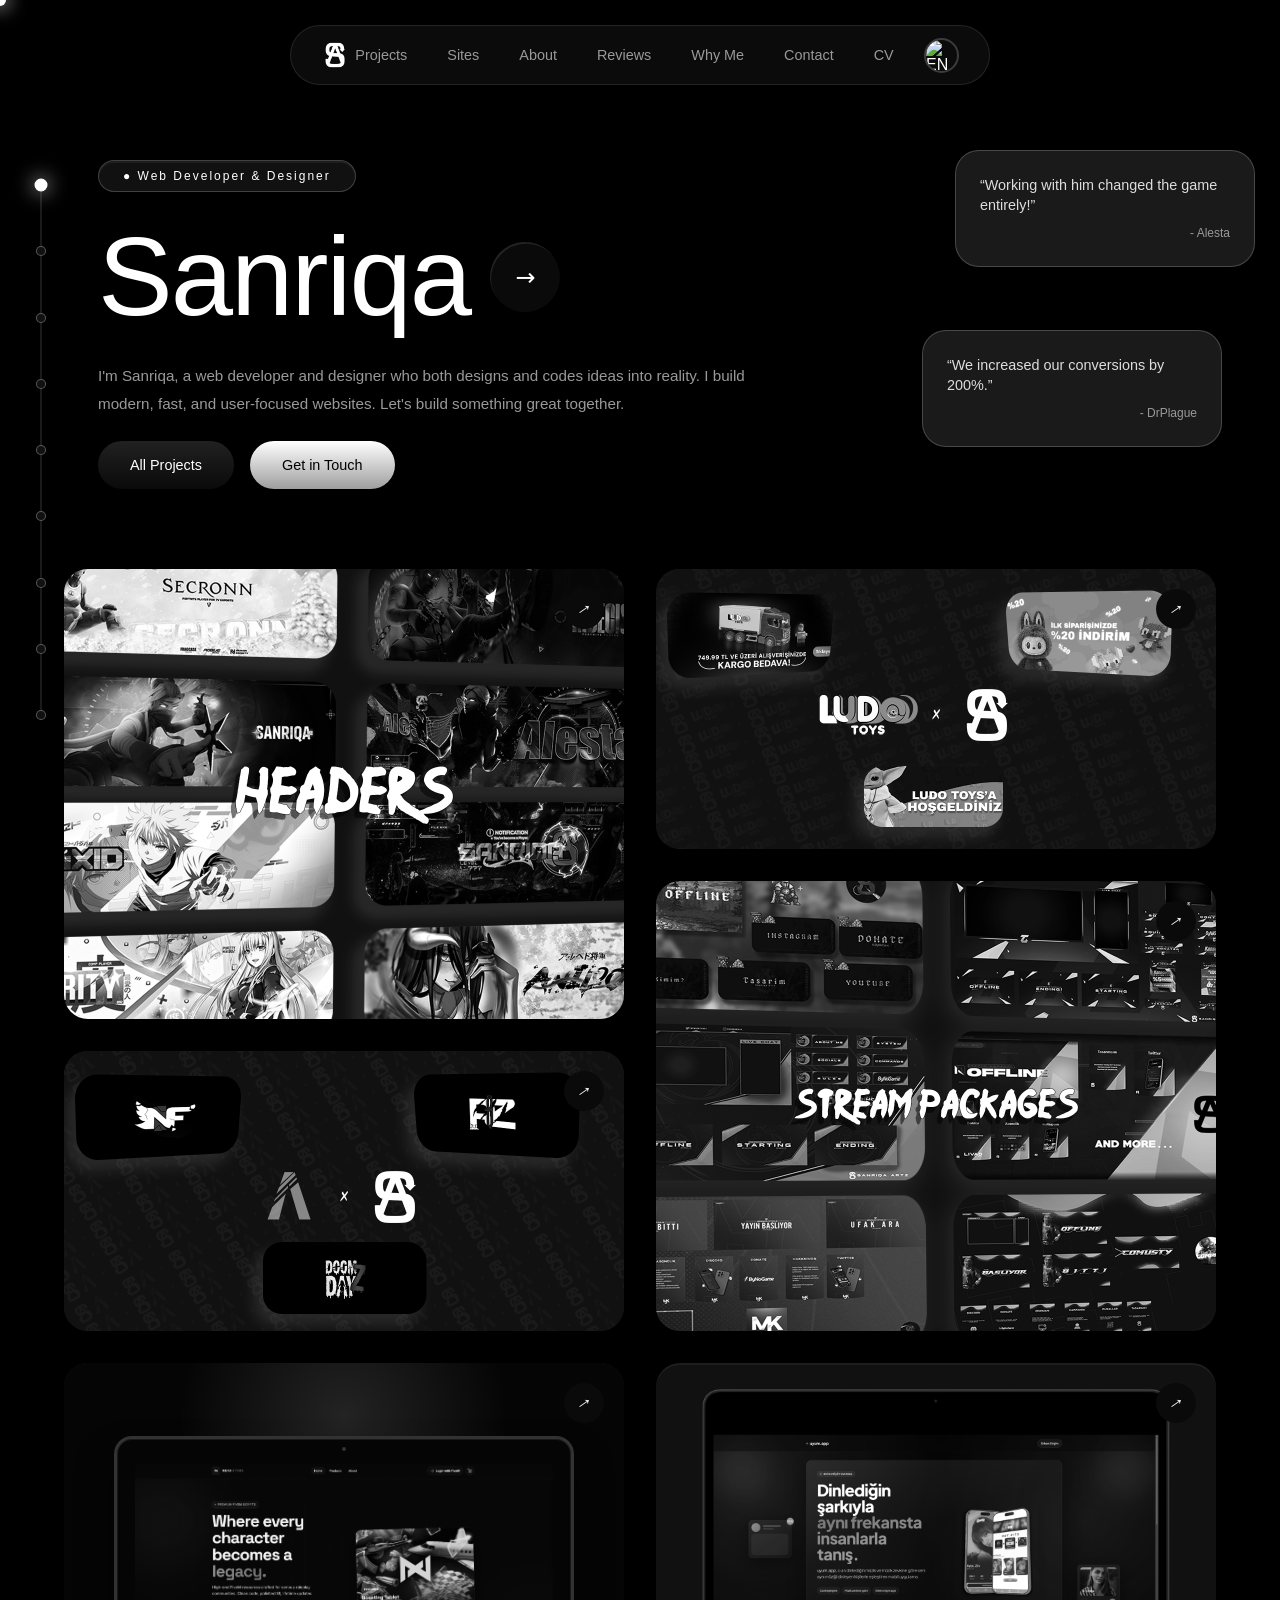
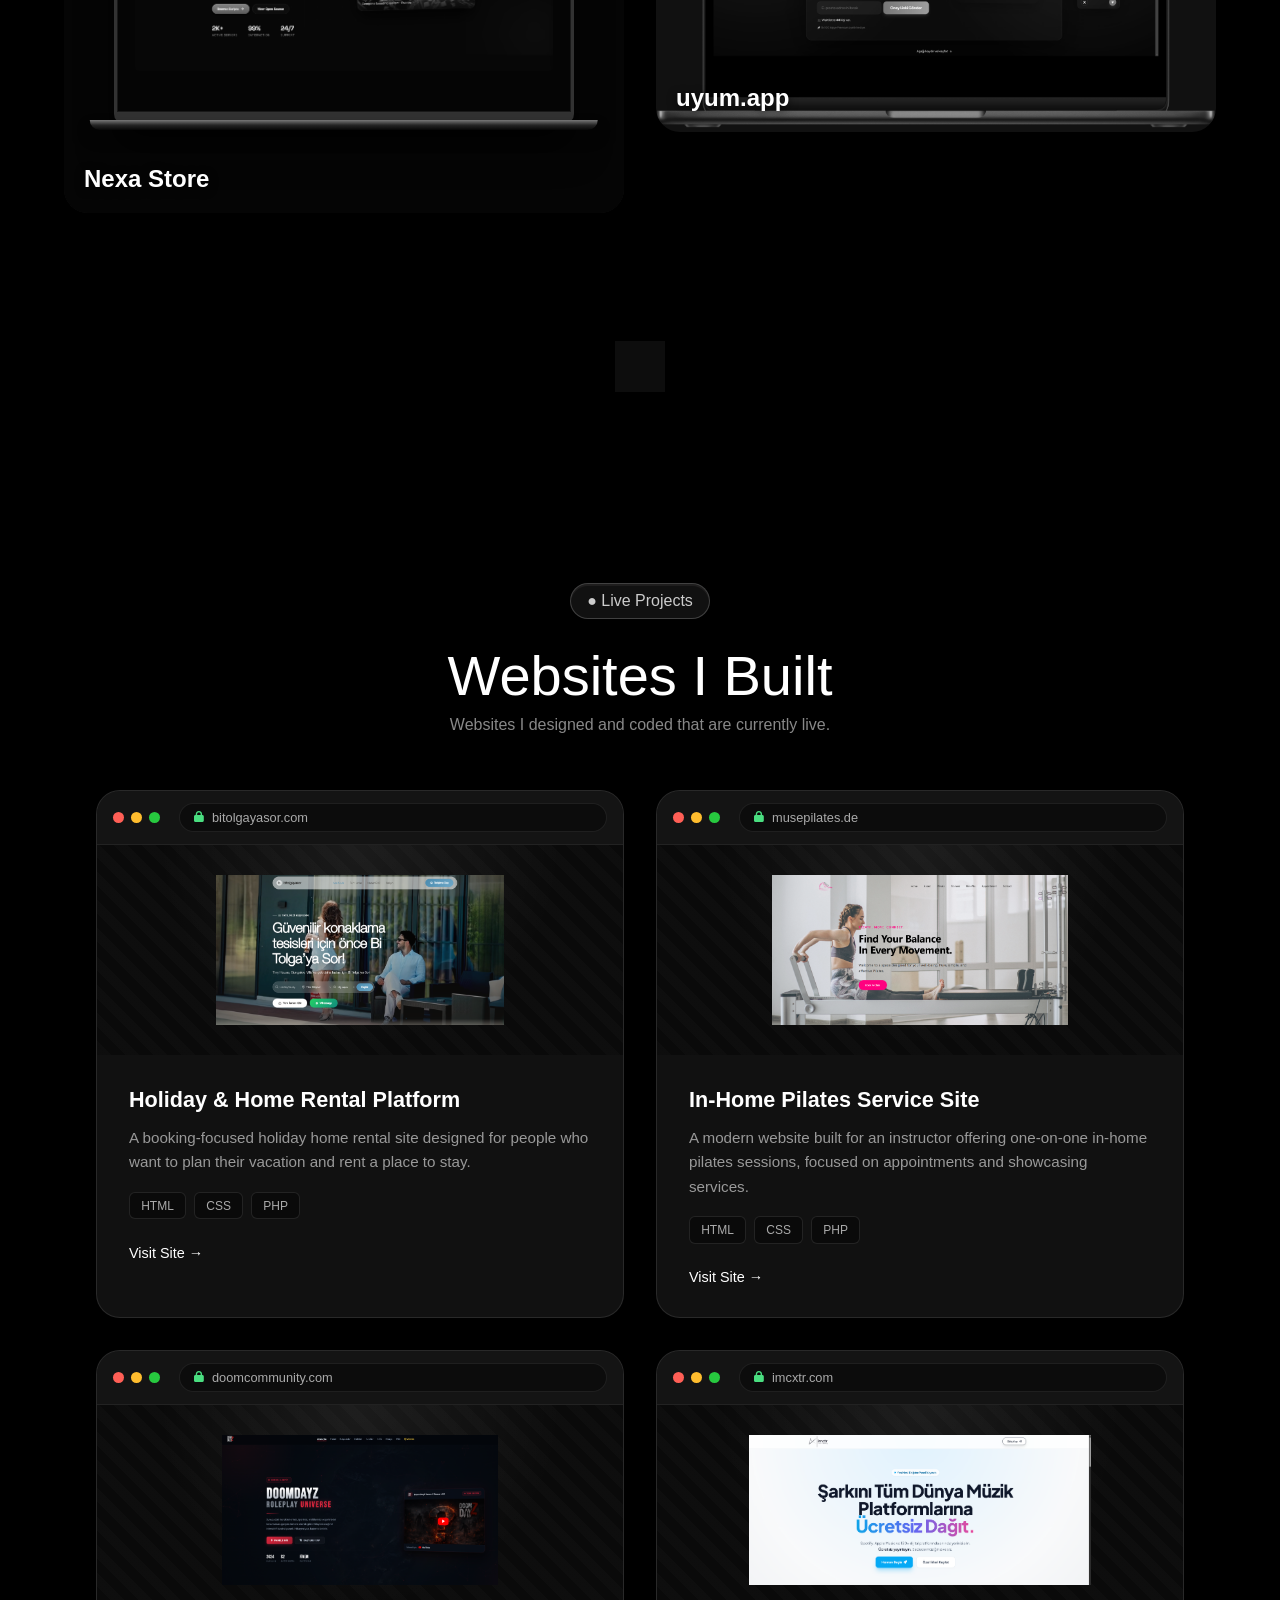
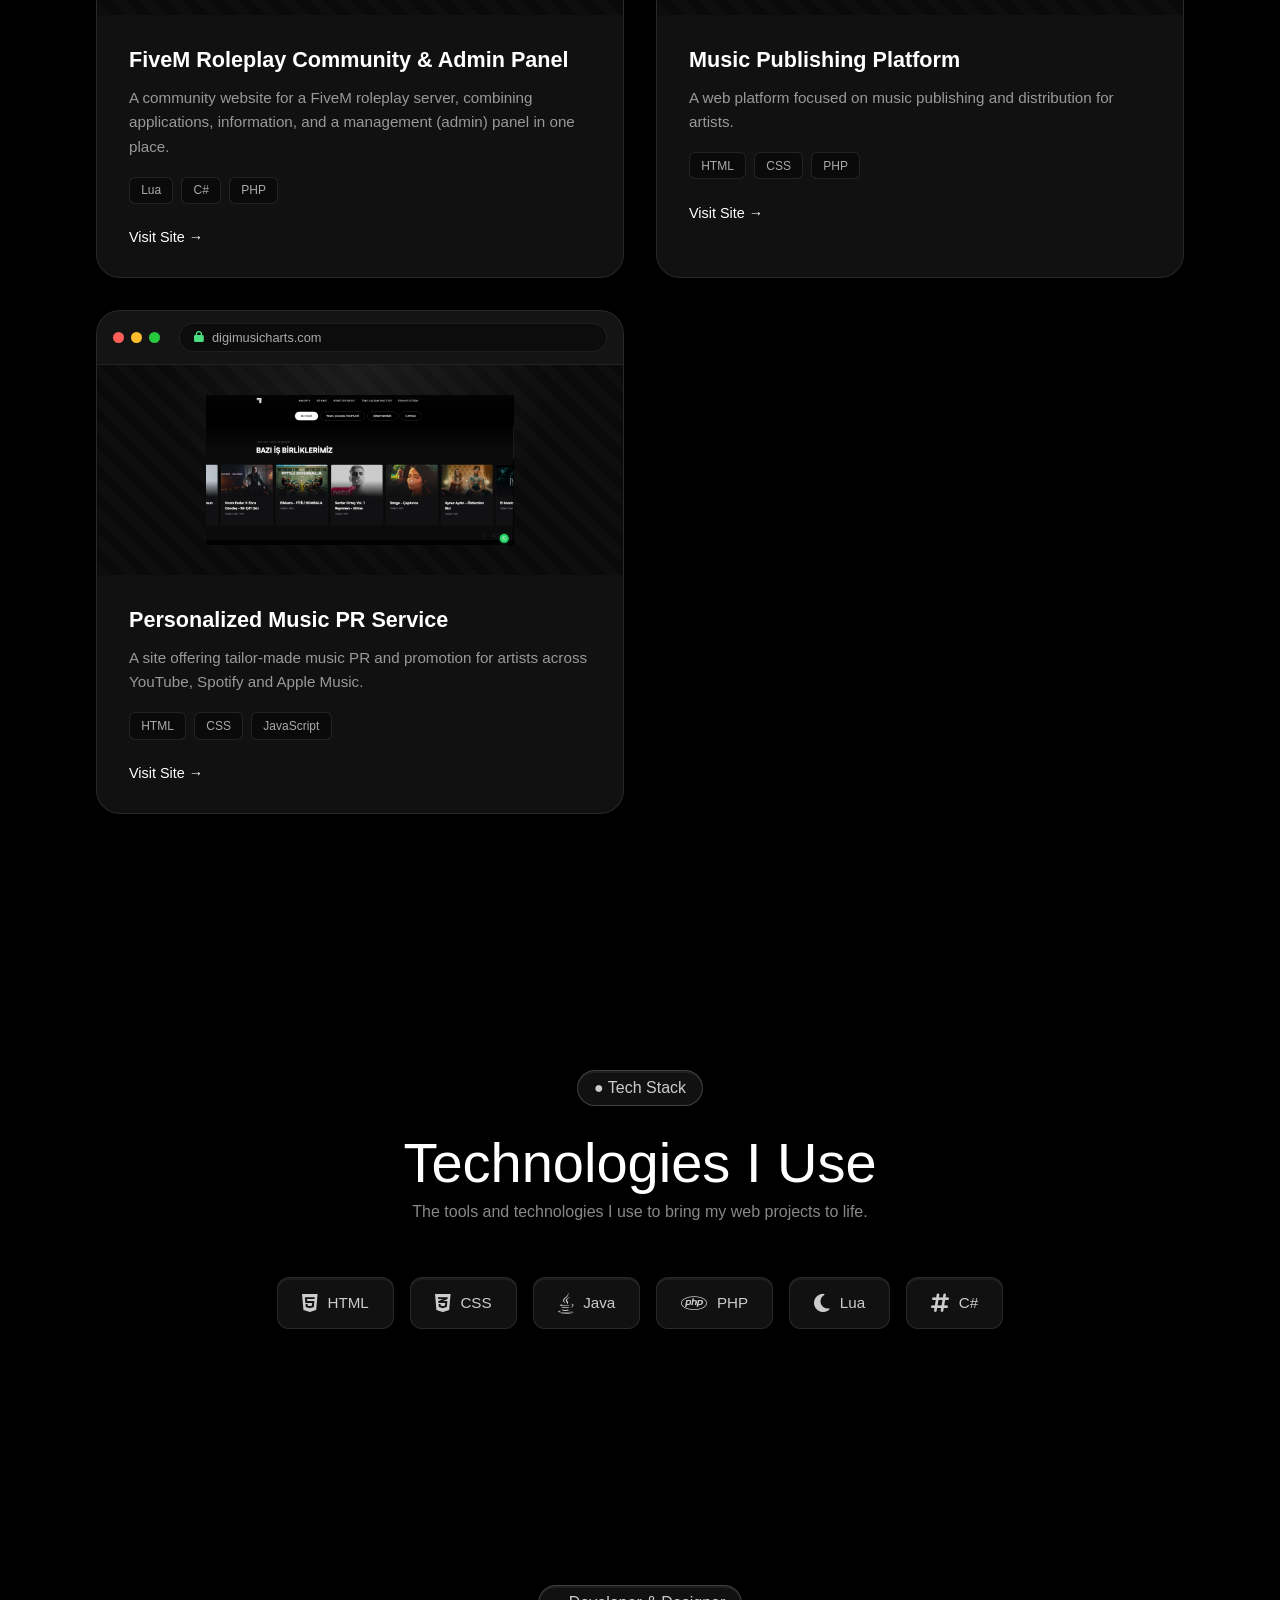
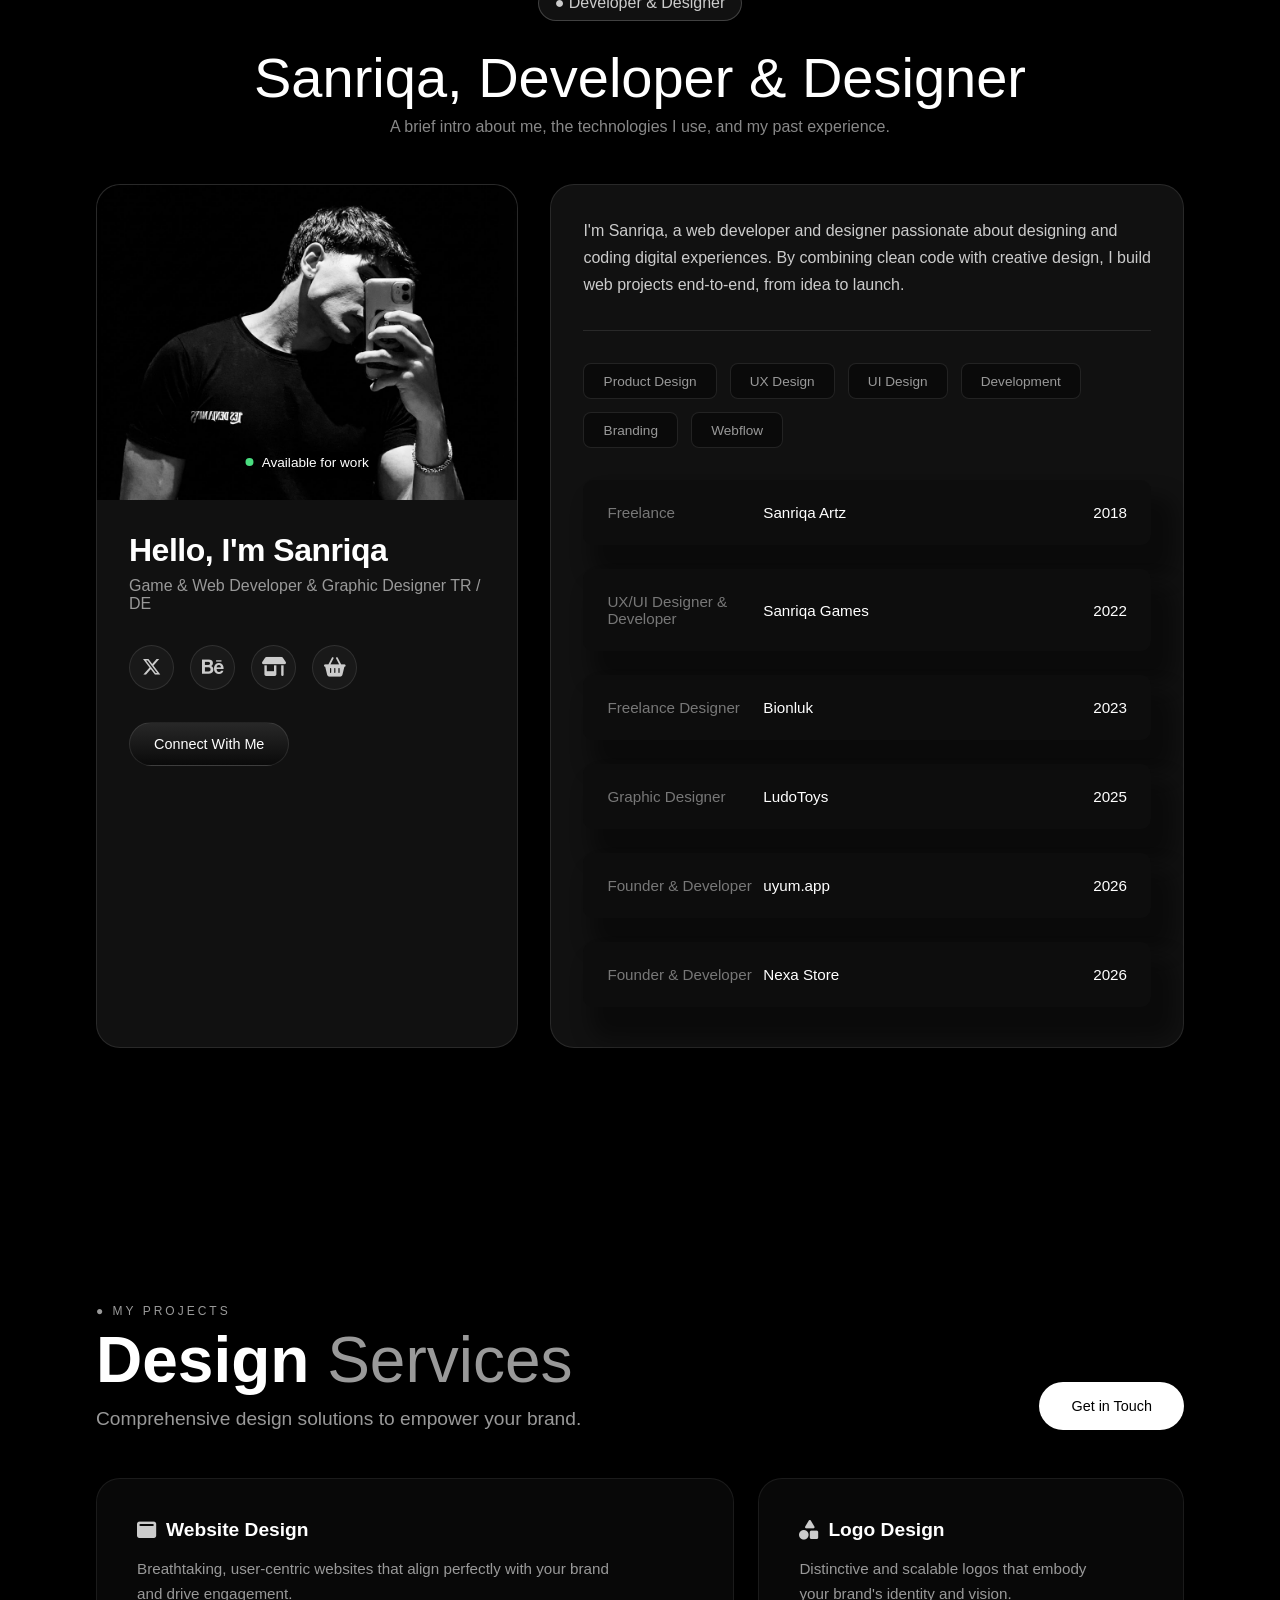
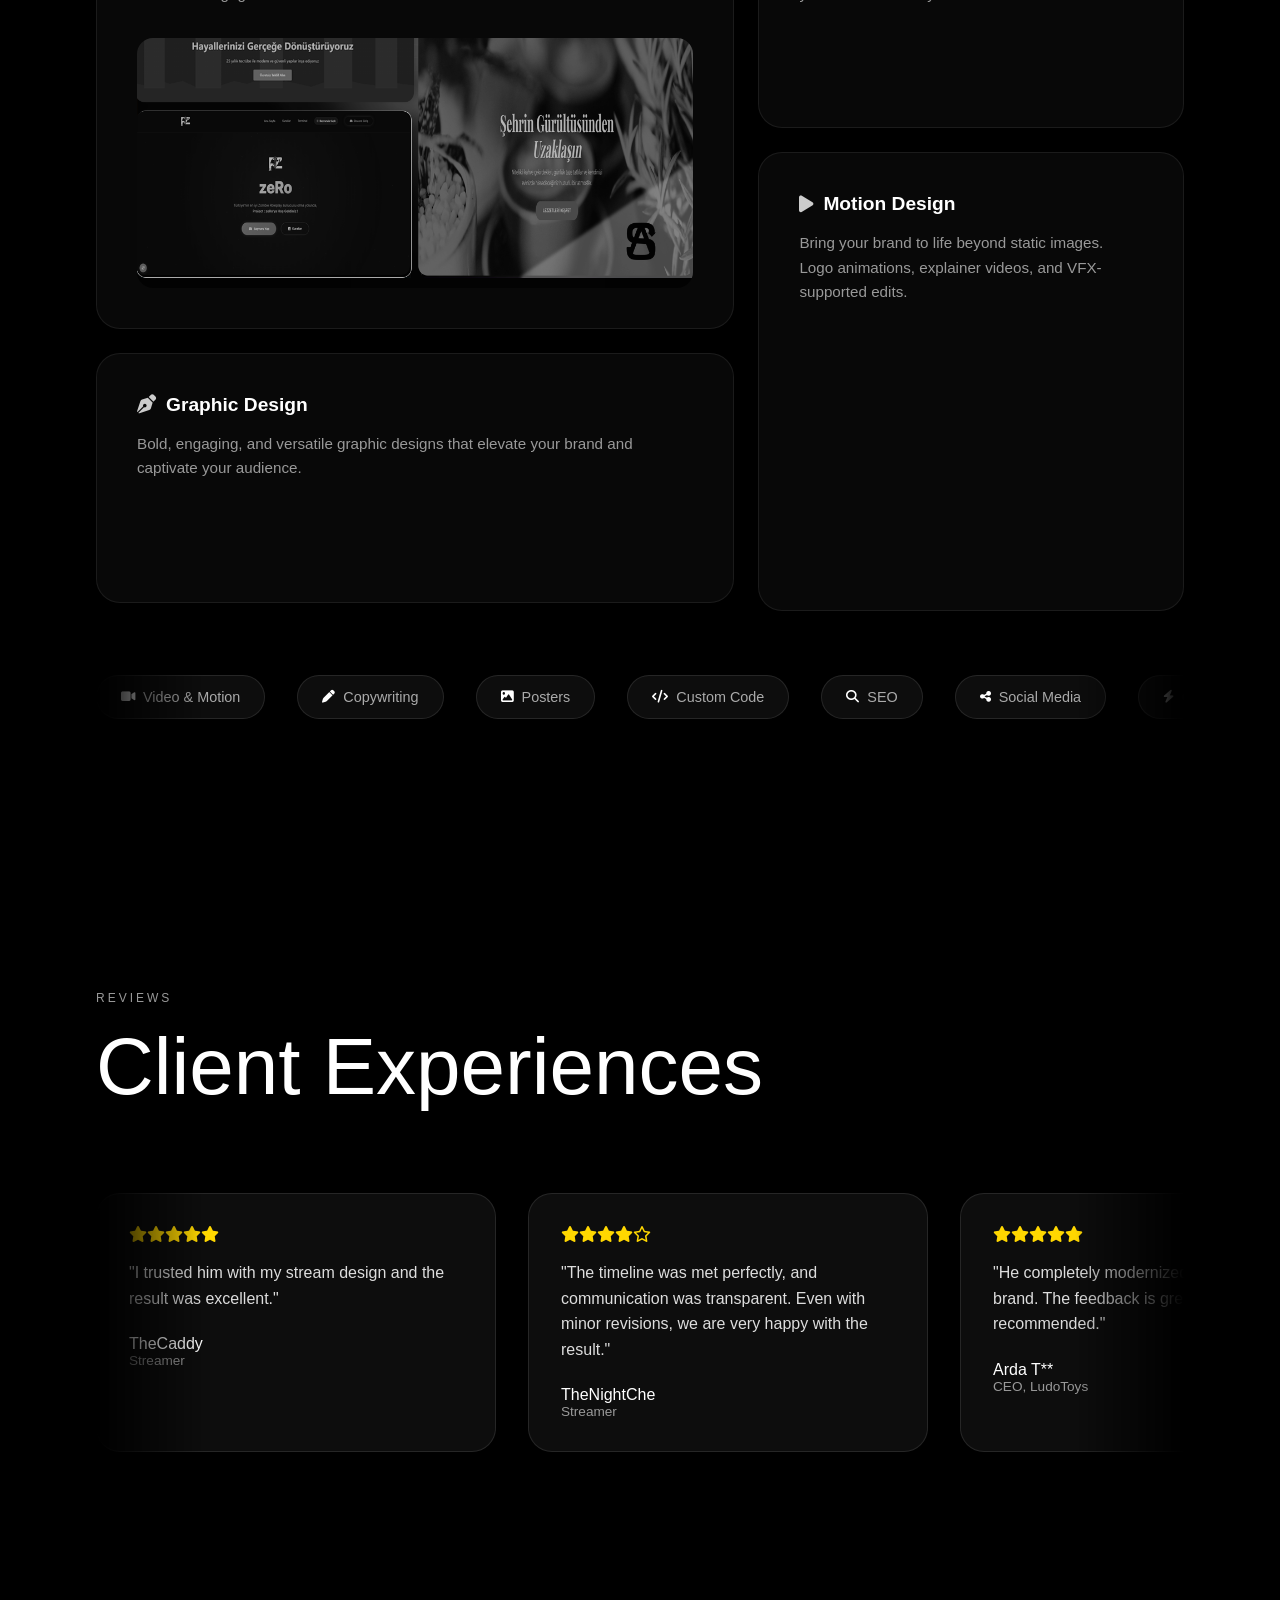
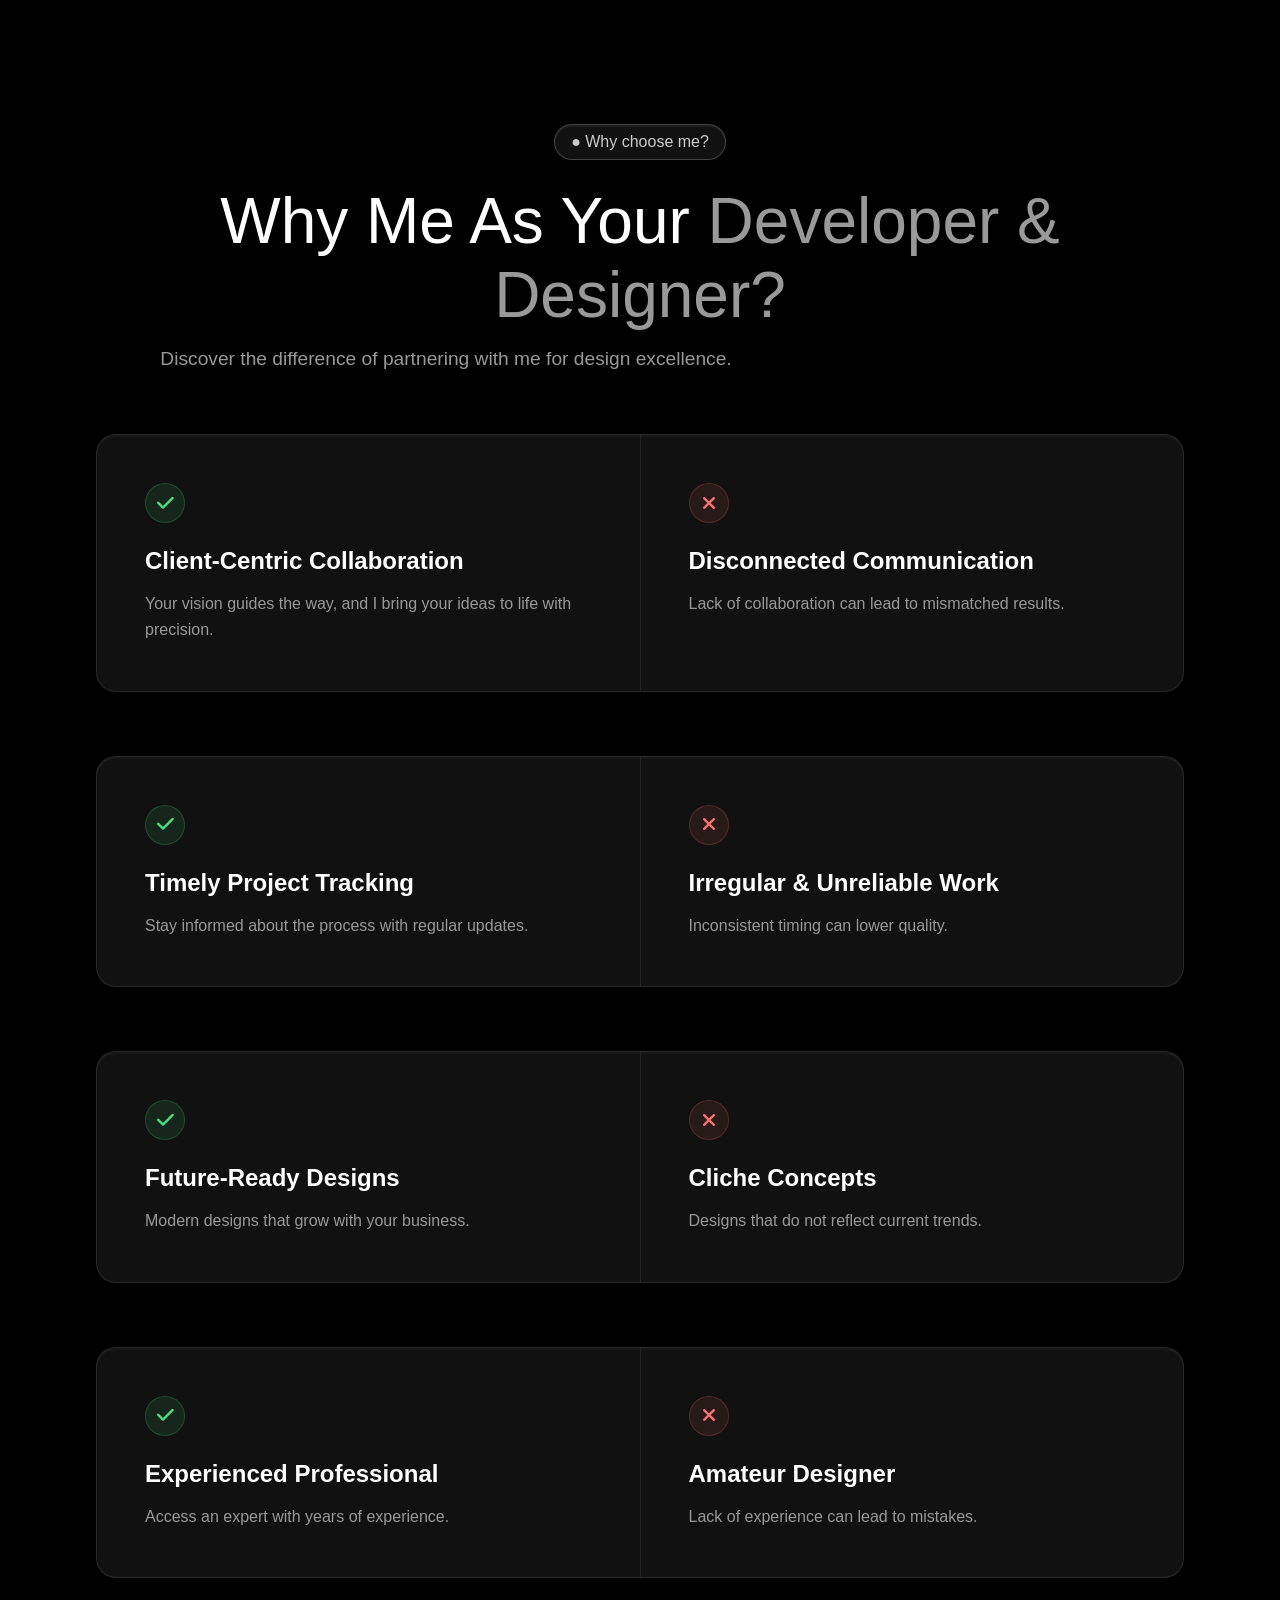
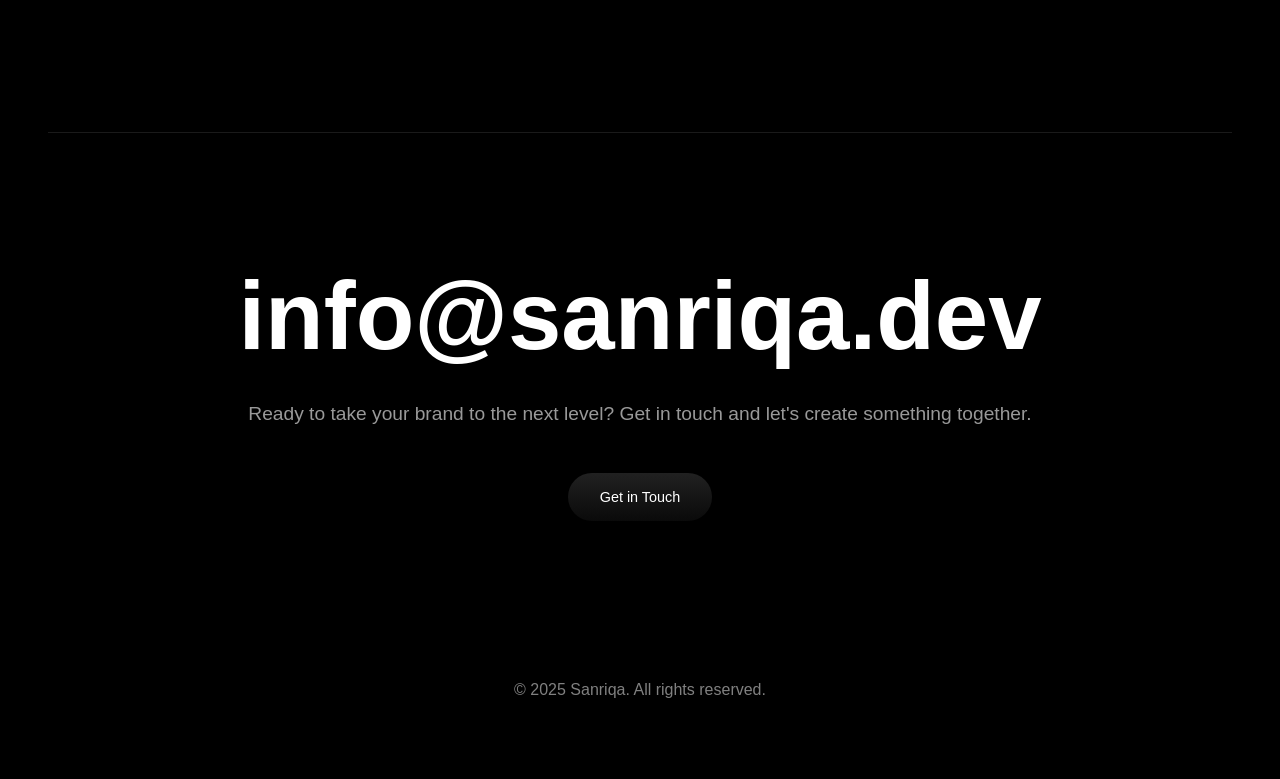
==== commit 75c983e3: "asda" ====
--- a/index.html
+++ b/index.html
@@ -895,7 +895,7 @@
         }
 
         .col-left .project-card:nth-child(3) .project-image-container {
-            height: 320px;
+            height: 450px;
         }
 
         .col-right .project-card:nth-child(1) .project-image-container {
@@ -917,6 +917,77 @@
         .project-card:hover .project-image {
             transform: scale(1.05);
             filter: grayscale(0%);
+        }
+
+        .project-image-container.laptop-preview {
+            display: flex;
+            align-items: center;
+            justify-content: center;
+            padding: 26px 30px 42px;
+            background: radial-gradient(circle at 50% 12%, rgba(255, 255, 255, 0.12), transparent 34%), #050505;
+        }
+
+        .project-laptop {
+            position: relative;
+            width: min(92%, 620px);
+            aspect-ratio: 16 / 10;
+            border: 3px solid rgba(255, 255, 255, 0.18);
+            border-bottom-width: 12px;
+            border-radius: 18px 18px 10px 10px;
+            background: #050505;
+            box-shadow: inset 0 0 0 1px rgba(255, 255, 255, 0.08), 0 24px 35px rgba(0, 0, 0, 0.55);
+        }
+
+        .project-laptop::before {
+            content: "";
+            position: absolute;
+            left: 50%;
+            top: 8px;
+            width: 4px;
+            height: 4px;
+            border-radius: 50%;
+            transform: translateX(-50%);
+            background: rgba(255, 255, 255, 0.18);
+            z-index: 3;
+        }
+
+        .project-laptop::after {
+            content: "";
+            position: absolute;
+            left: 50%;
+            bottom: -18px;
+            width: 112%;
+            height: 10px;
+            border-radius: 0 0 28px 28px;
+            transform: translateX(-50%);
+            background: linear-gradient(180deg, #777, #242424 52%, #070707);
+            box-shadow: 0 8px 14px rgba(0, 0, 0, 0.45);
+        }
+
+        .project-laptop .project-image {
+            position: absolute;
+            left: 4%;
+            top: 9%;
+            width: 92%;
+            height: 76%;
+            border-radius: 4px;
+            object-fit: cover;
+        }
+
+        .project-card:hover .project-laptop .project-image {
+            transform: scale(1.02);
+        }
+
+        .project-label {
+            position: absolute;
+            bottom: 20px;
+            left: 20px;
+            font-size: 1.5rem;
+            font-weight: 700;
+            color: #fff;
+            z-index: 10;
+            text-shadow: 0 2px 10px rgba(0, 0, 0, 0.8);
+            font-family: 'Plus Jakarta Sans', sans-serif;
         }
 
         .project-arrow {
@@ -3005,11 +3076,11 @@
 
                     <div class="card project-card reveal-on-scroll delay-500" onclick="openModal('NexaStore')"
                         style="--delay: 0.45s;">
-                        <div class="project-image-container">
-                            <img src="nexa.png" alt="Nexa Store" class="project-image" loading="lazy">
-                            <span
-                                style="position: absolute; bottom: 20px; left: 20px; font-size: 1.5rem; font-weight: 700; color: #fff; z-index: 10; text-shadow: 0 2px 10px rgba(0,0,0,0.8); font-family: 'Plus Jakarta Sans', sans-serif;">Nexa
-                                Store</span>
+                        <div class="project-image-container laptop-preview">
+                            <div class="project-laptop">
+                                <img src="nexa.png" alt="Nexa Store" class="project-image" loading="lazy">
+                            </div>
+                            <span class="project-label">Nexa Store</span>
                             <span class="project-arrow">→</span>
                         </div>
                     </div>
@@ -3036,7 +3107,7 @@
                         style="--delay: 0.4s;">
                         <div class="project-image-container">
                             <img src="uyum.app.png" alt="Uyum.app" class="project-image" loading="lazy">
-                            <span style="position: absolute; bottom: 20px; left: 20px; font-size: 1.5rem; font-weight: 700; color: #fff; z-index: 10; text-shadow: 0 2px 10px rgba(0,0,0,0.8); font-family: 'Plus Jakarta Sans', sans-serif;">uyum.app</span>
+                            <span class="project-label">uyum.app</span>
                             <span class="project-arrow">→</span>
                         </div>
                     </div>
@@ -3298,6 +3369,11 @@
                         <div class="timeline-item reveal-on-scroll delay-500">
                             <span class="timeline-role" data-lang="timeline_role_5">Founder & Developer</span>
                             <span class="timeline-company">uyum.app</span>
+                            <span class="timeline-year">2026</span>
+                        </div>
+                        <div class="timeline-item reveal-on-scroll delay-500">
+                            <span class="timeline-role" data-lang="timeline_role_5">Founder & Developer</span>
+                            <span class="timeline-company">Nexa Store</span>
                             <span class="timeline-year">2026</span>
                         </div>
                     </div>
@@ -4770,4 +4846,4 @@
 
 </body>
 
-</html>+</html>
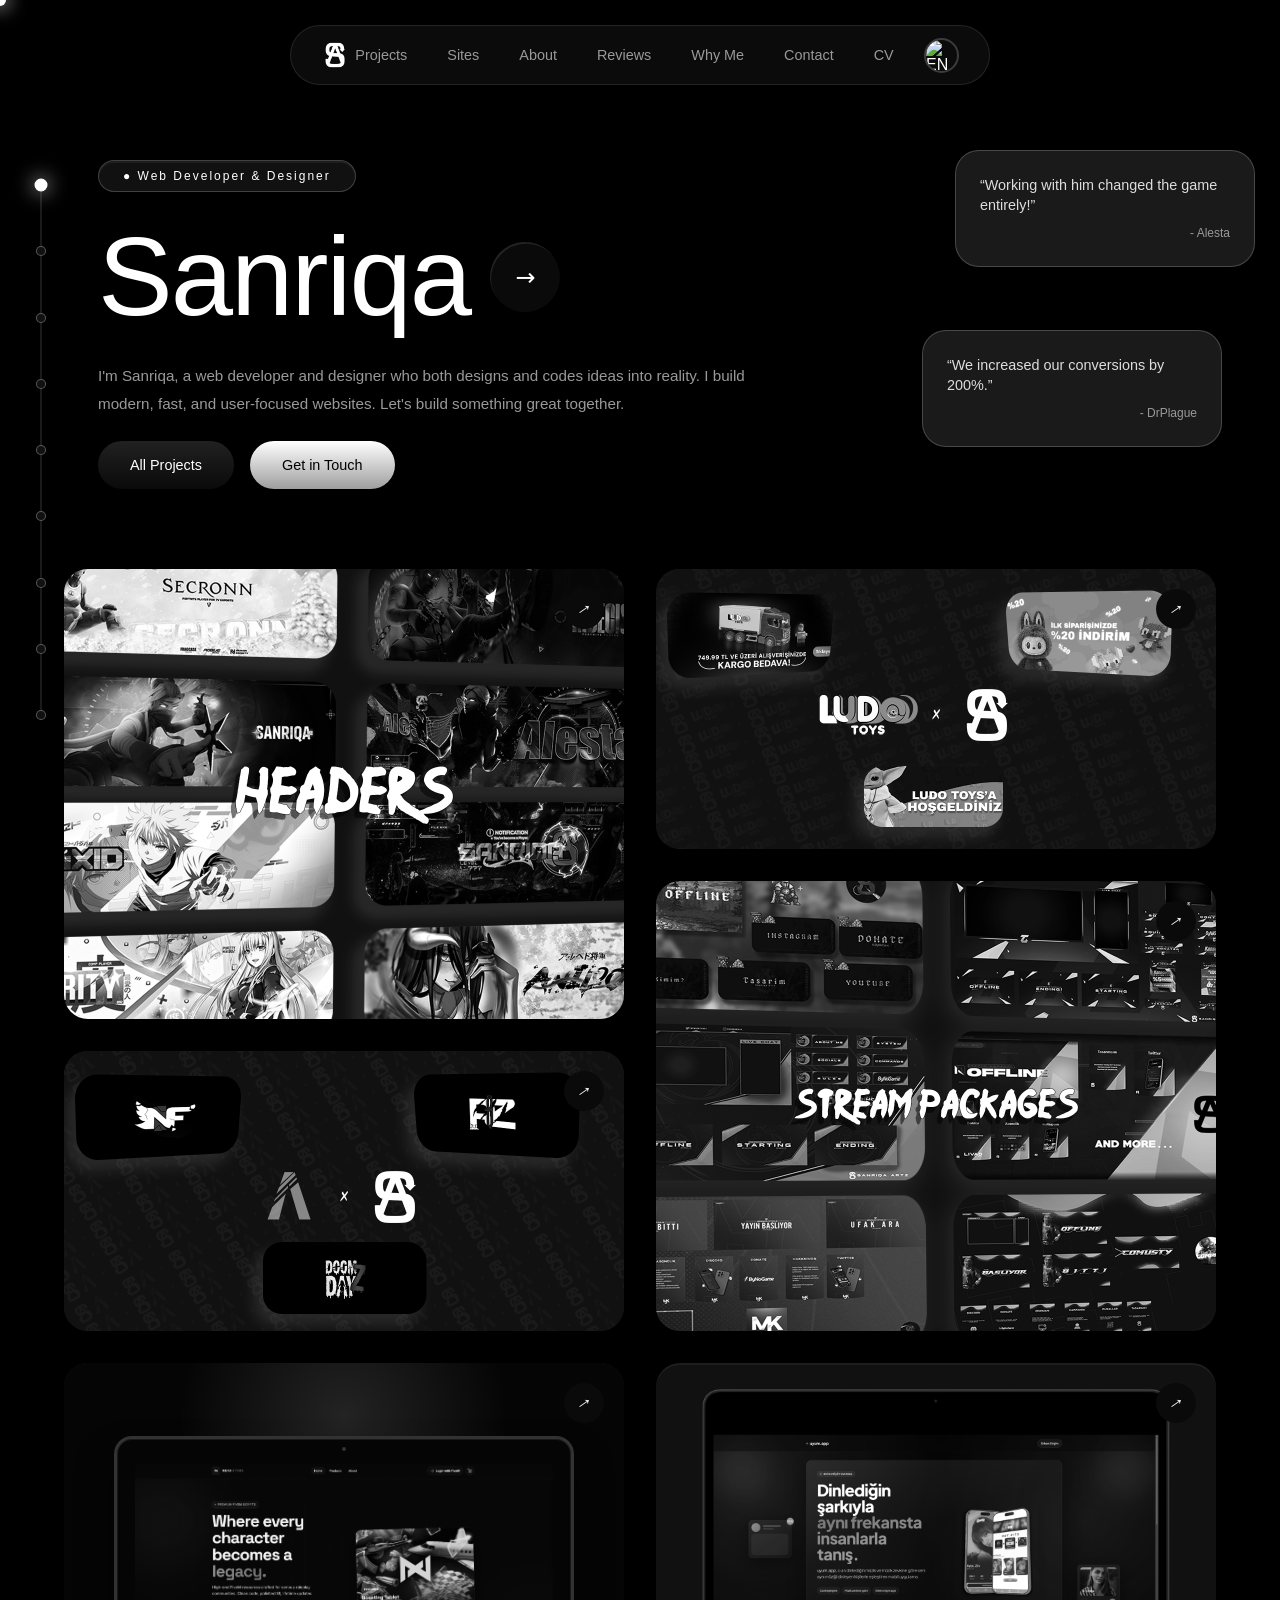
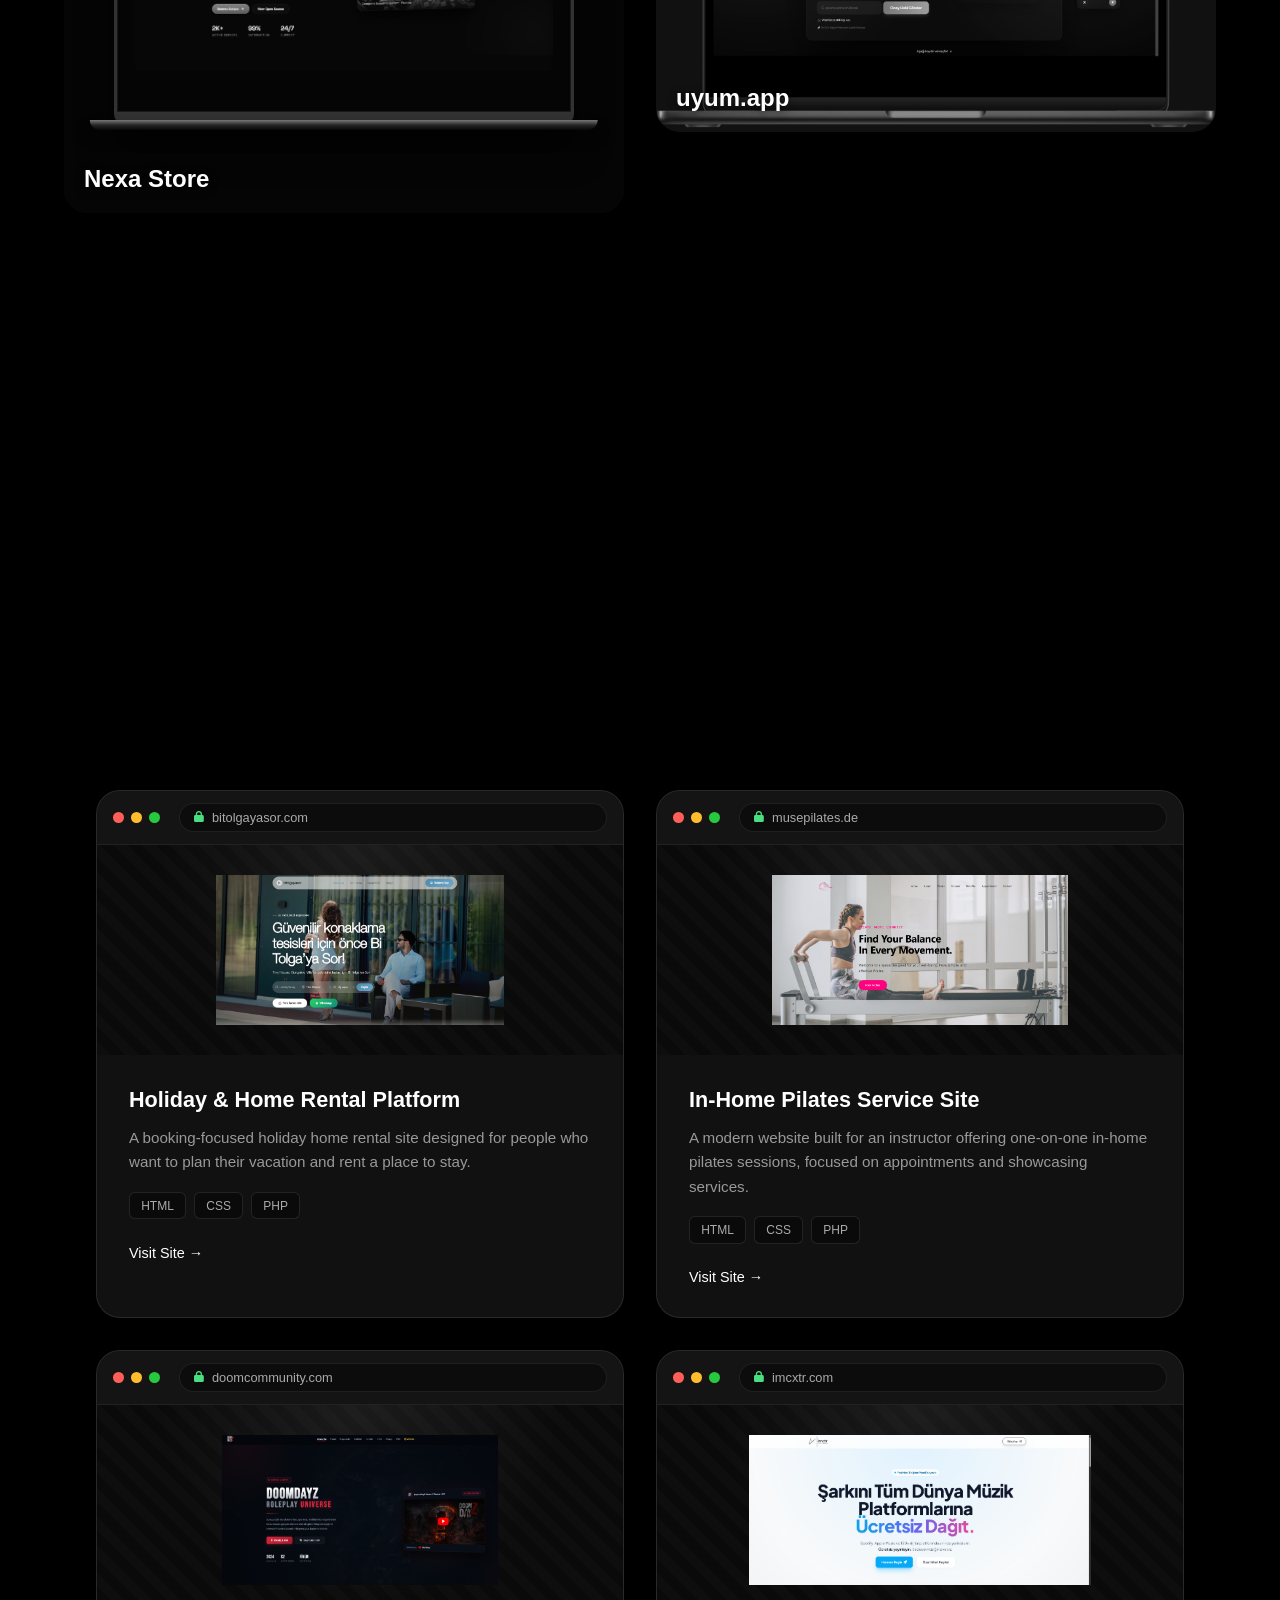
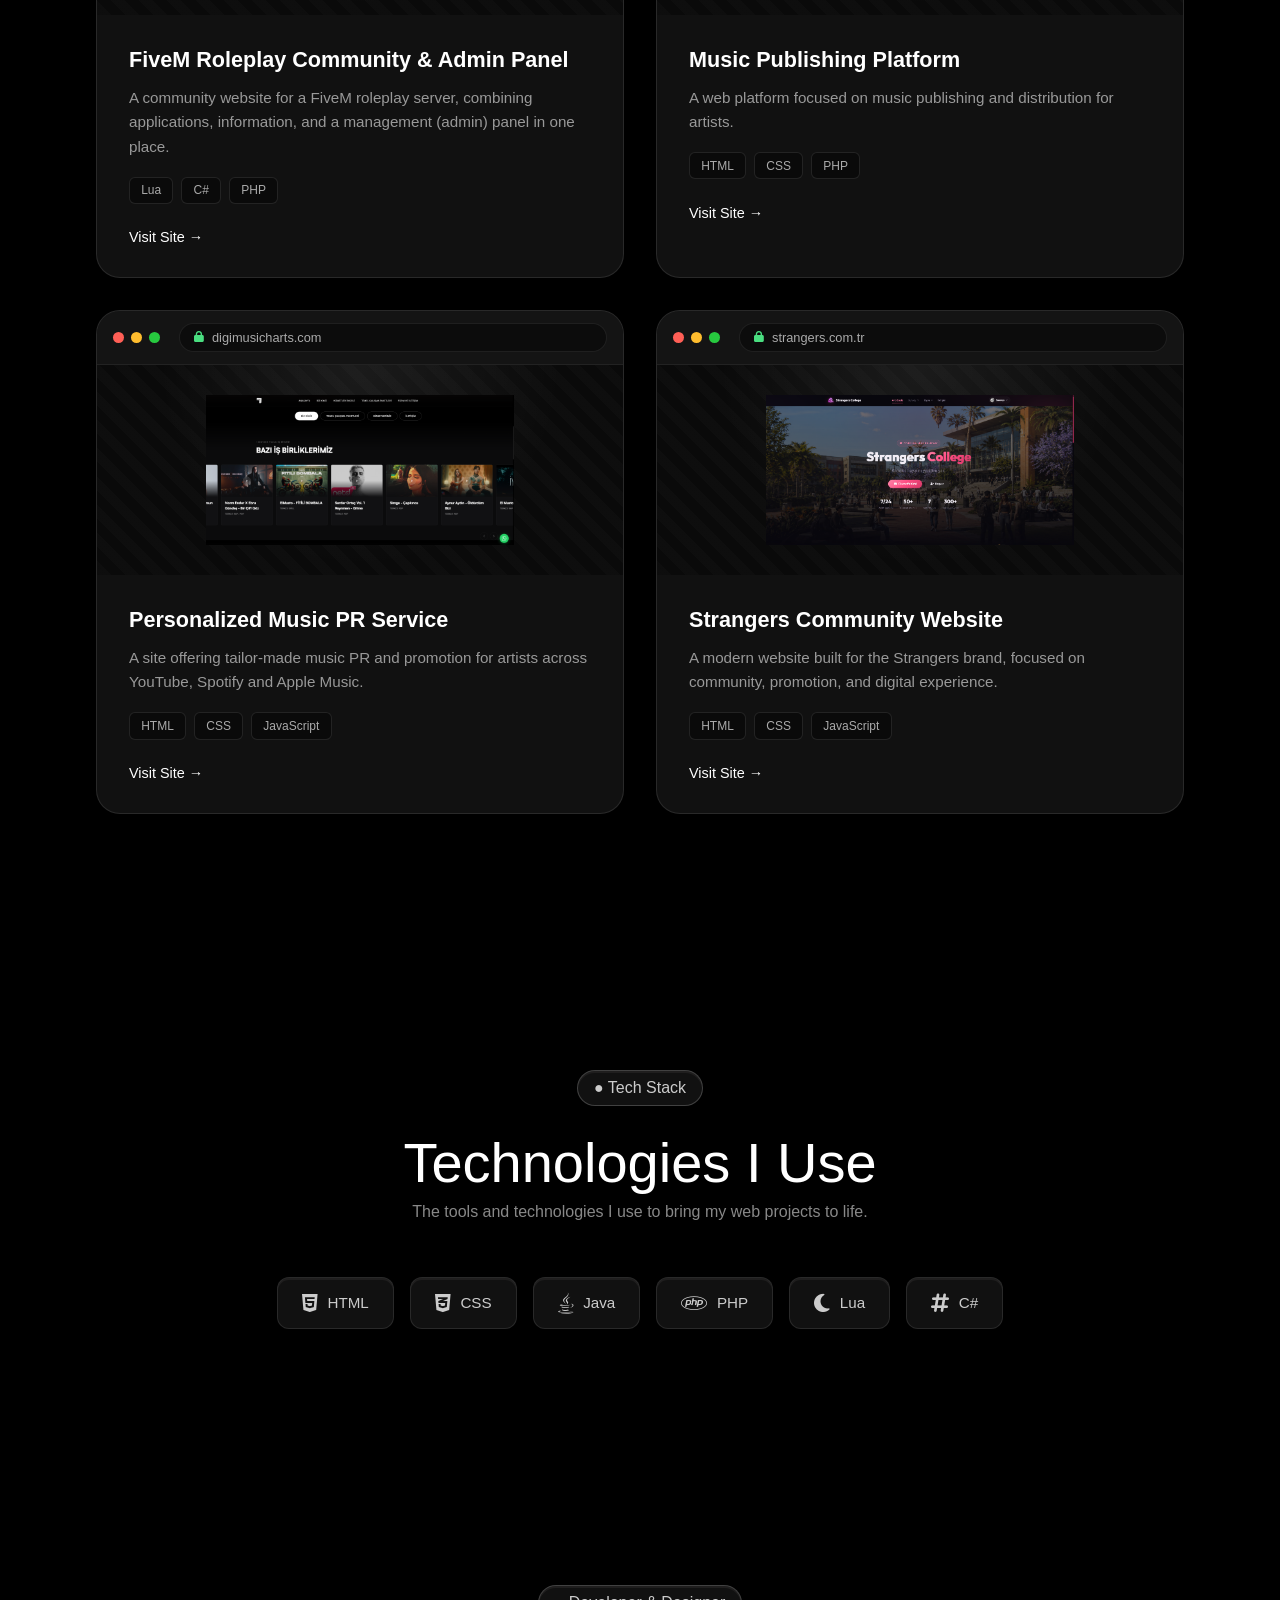
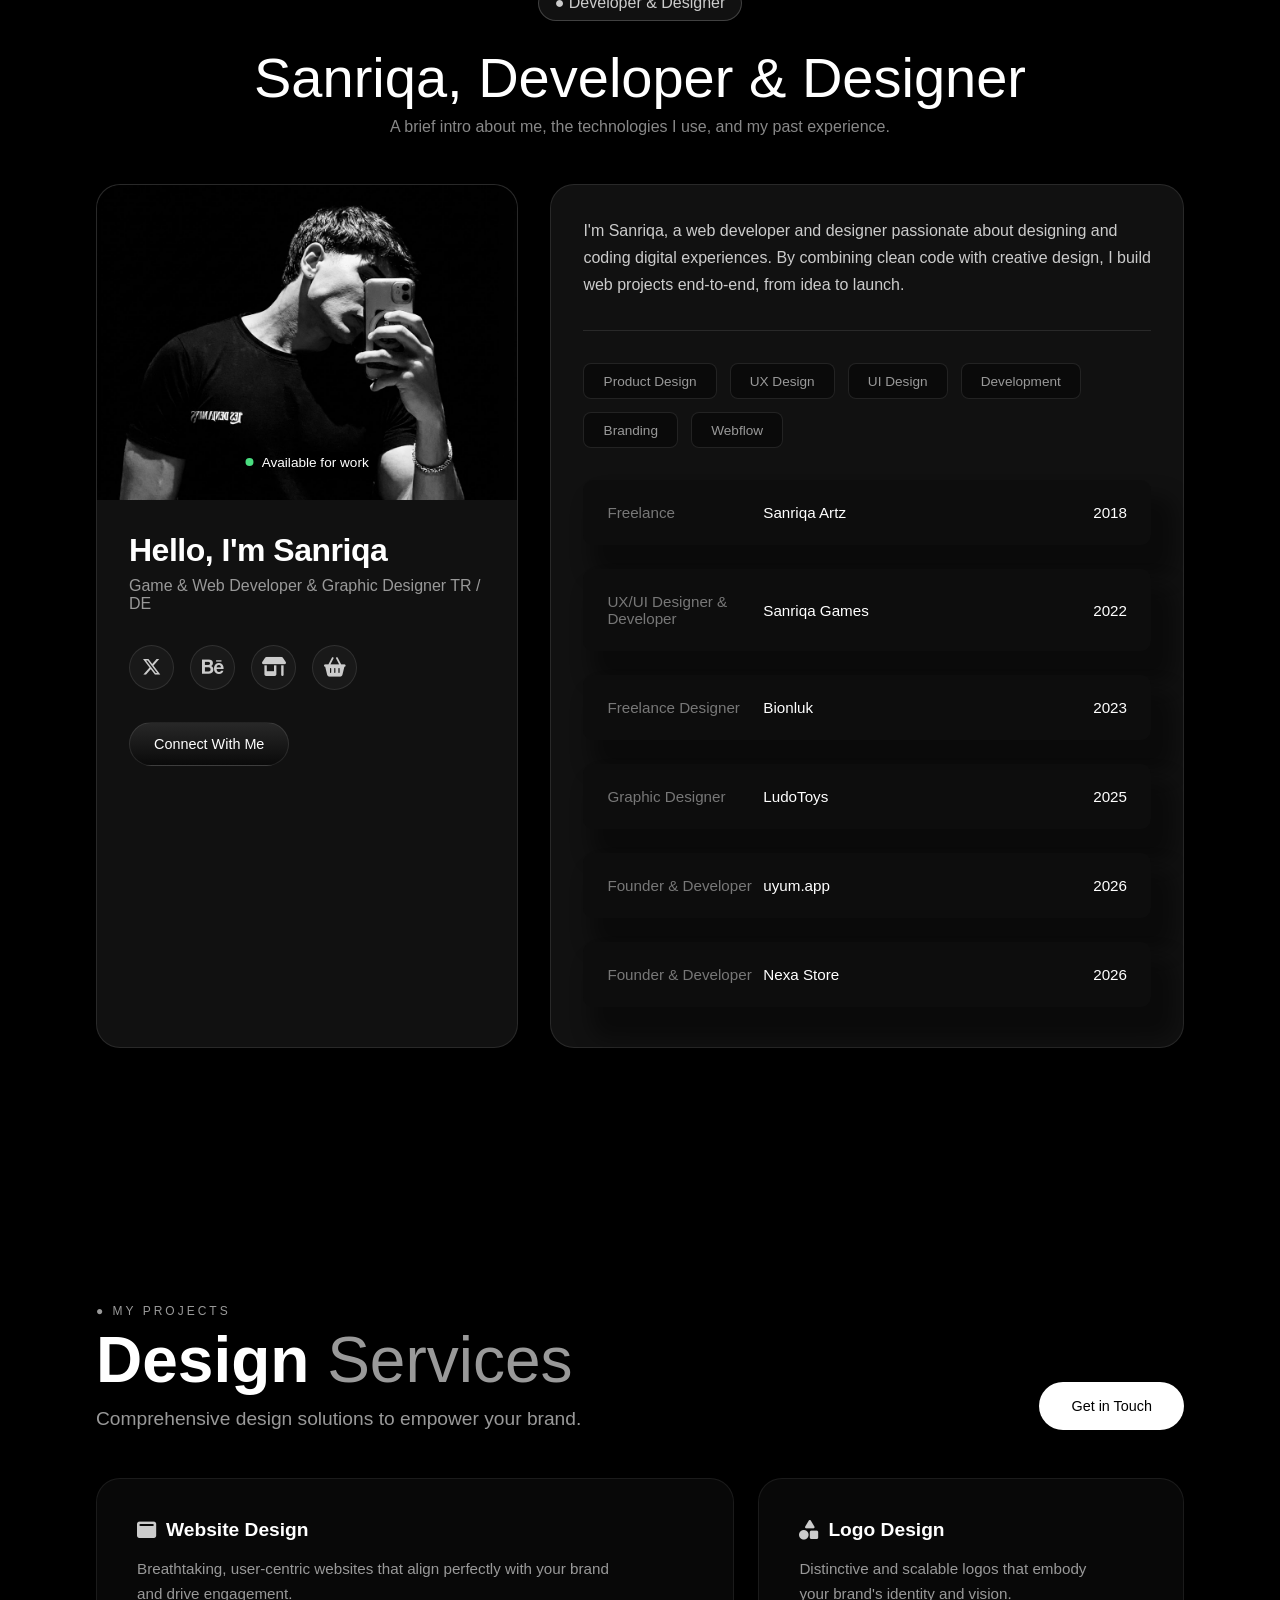
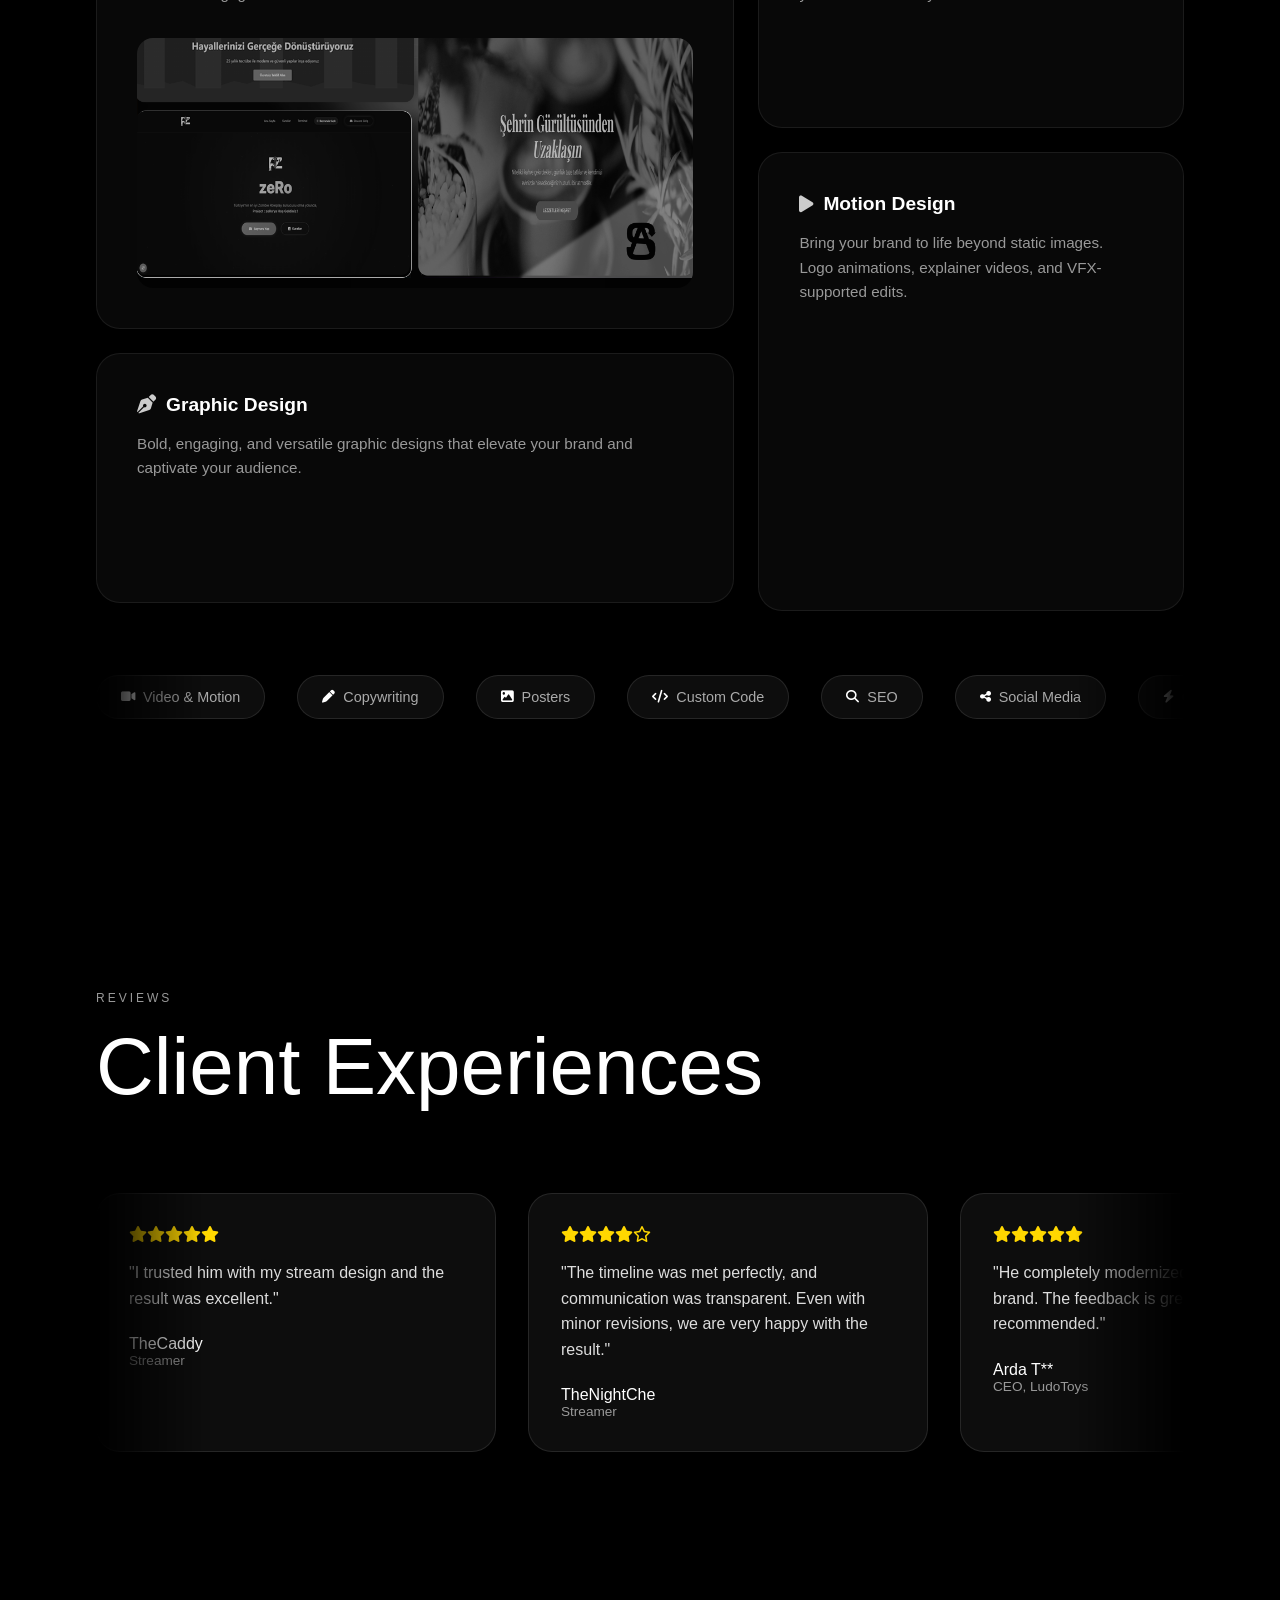
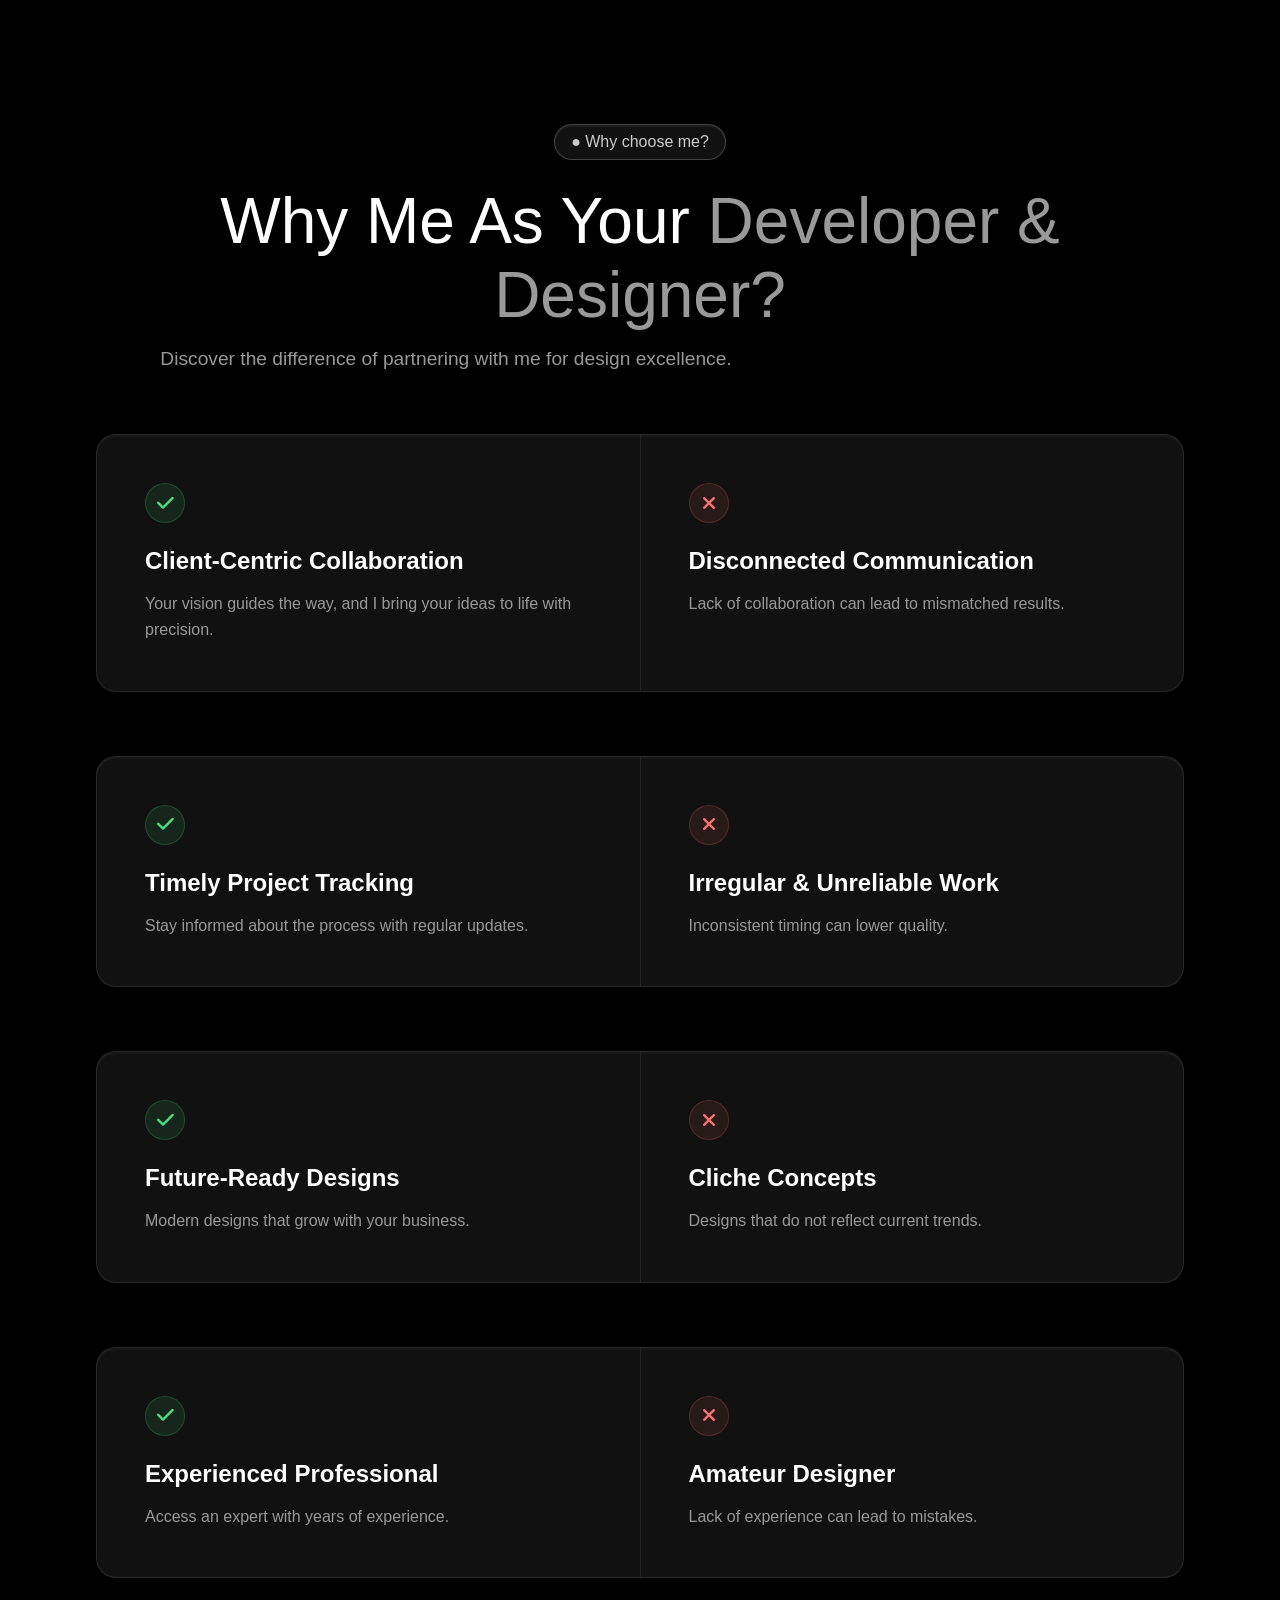
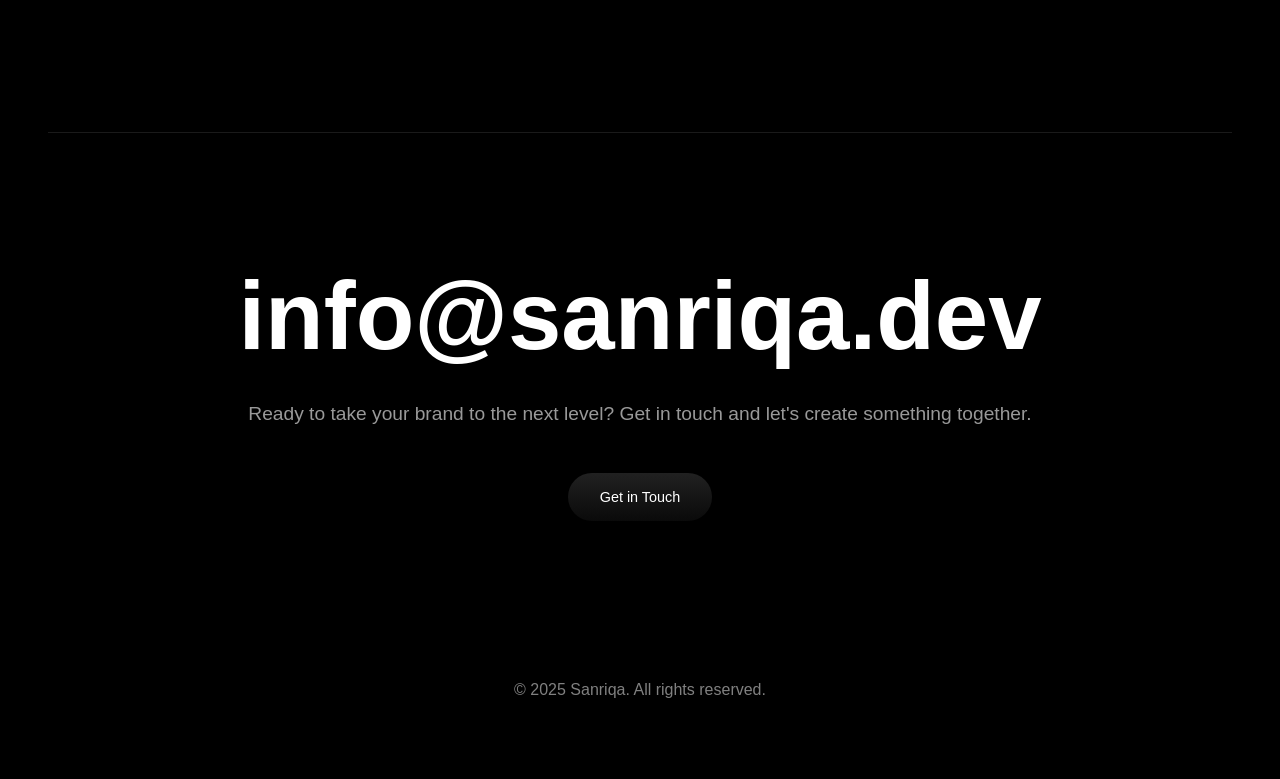
==== commit 86137452: "asd" ====
--- a/index.html
+++ b/index.html
@@ -3252,6 +3252,32 @@
                         <h3 data-lang="site_5_title">Kişiye Özel Müzik PR Hizmeti</h3>
                         <p data-lang="site_5_desc">YouTube, Spotify ve Apple Music fark etmeksizin sanatçılara özel
                             hazırlanan müzik PR ve tanıtım hizmeti sunan site.</p>
+                        <div class="site-tags">
+                            <span class="site-tag">HTML</span>
+                            <span class="site-tag">CSS</span>
+                            <span class="site-tag">JavaScript</span>
+                        </div>
+                        <span class="site-visit" data-lang="site_visit">Siteyi Ziyaret Et →</span>
+                    </div>
+                </a>
+
+                <a href="https://strangers.com.tr/" target="_blank" rel="noopener"
+                    class="site-card reveal-on-scroll delay-500">
+                    <div class="browser-mockup">
+                        <div class="browser-bar">
+                            <span class="browser-dot red"></span>
+                            <span class="browser-dot yellow"></span>
+                            <span class="browser-dot green"></span>
+                            <div class="browser-url"><i class="fa-solid fa-lock"></i> strangers.com.tr</div>
+                        </div>
+                        <div class="browser-body">
+                            <img src="strangersc.png" alt="strangers.com.tr" class="browser-shot">
+                        </div>
+                    </div>
+                    <div class="site-info">
+                        <h3 data-lang="site_6_title">Strangers Topluluk Sitesi</h3>
+                        <p data-lang="site_6_desc">Strangers markası için hazırlanmış; topluluk, tanıtım ve dijital
+                            deneyim odağında modern bir web sitesi.</p>
                         <div class="site-tags">
                             <span class="site-tag">HTML</span>
                             <span class="site-tag">CSS</span>
@@ -3771,6 +3797,8 @@
                     site_4_desc: "Sanatçılar için müzik yayıncılığı ve dağıtım odaklı bir web platformu.",
                     site_5_title: "Kişiye Özel Müzik PR Hizmeti",
                     site_5_desc: "YouTube, Spotify ve Apple Music fark etmeksizin sanatçılara özel hazırlanan müzik PR ve tanıtım hizmeti sunan site.",
+                    site_6_title: "Strangers Topluluk Sitesi",
+                    site_6_desc: "Strangers markası için hazırlanmış; topluluk, tanıtım ve dijital deneyim odağında modern bir web sitesi.",
                     site_visit: "Siteyi Ziyaret Et →",
                     stack_tag: "● Teknolojiler",
                     stack_title: "Kullandığım Teknolojiler",
@@ -3876,6 +3904,8 @@
                     site_4_desc: "A web platform focused on music publishing and distribution for artists.",
                     site_5_title: "Personalized Music PR Service",
                     site_5_desc: "A site offering tailor-made music PR and promotion for artists across YouTube, Spotify and Apple Music.",
+                    site_6_title: "Strangers Community Website",
+                    site_6_desc: "A modern website built for the Strangers brand, focused on community, promotion, and digital experience.",
                     site_visit: "Visit Site →",
                     stack_tag: "● Tech Stack",
                     stack_title: "Technologies I Use",
@@ -3981,6 +4011,8 @@
                     site_4_desc: "Eine Webplattform mit Fokus auf Musikverlag und Vertrieb für Künstler.",
                     site_5_title: "Individueller Musik-PR-Service",
                     site_5_desc: "Eine Seite mit maßgeschneiderter Musik-PR und Promotion für Künstler – ob YouTube, Spotify oder Apple Music.",
+                    site_6_title: "Strangers Community-Website",
+                    site_6_desc: "Eine moderne Website für die Marke Strangers mit Fokus auf Community, Präsentation und digitales Erlebnis.",
                     site_visit: "Website Besuchen →",
                     stack_tag: "● Tech Stack",
                     stack_title: "Verwendete Technologien",
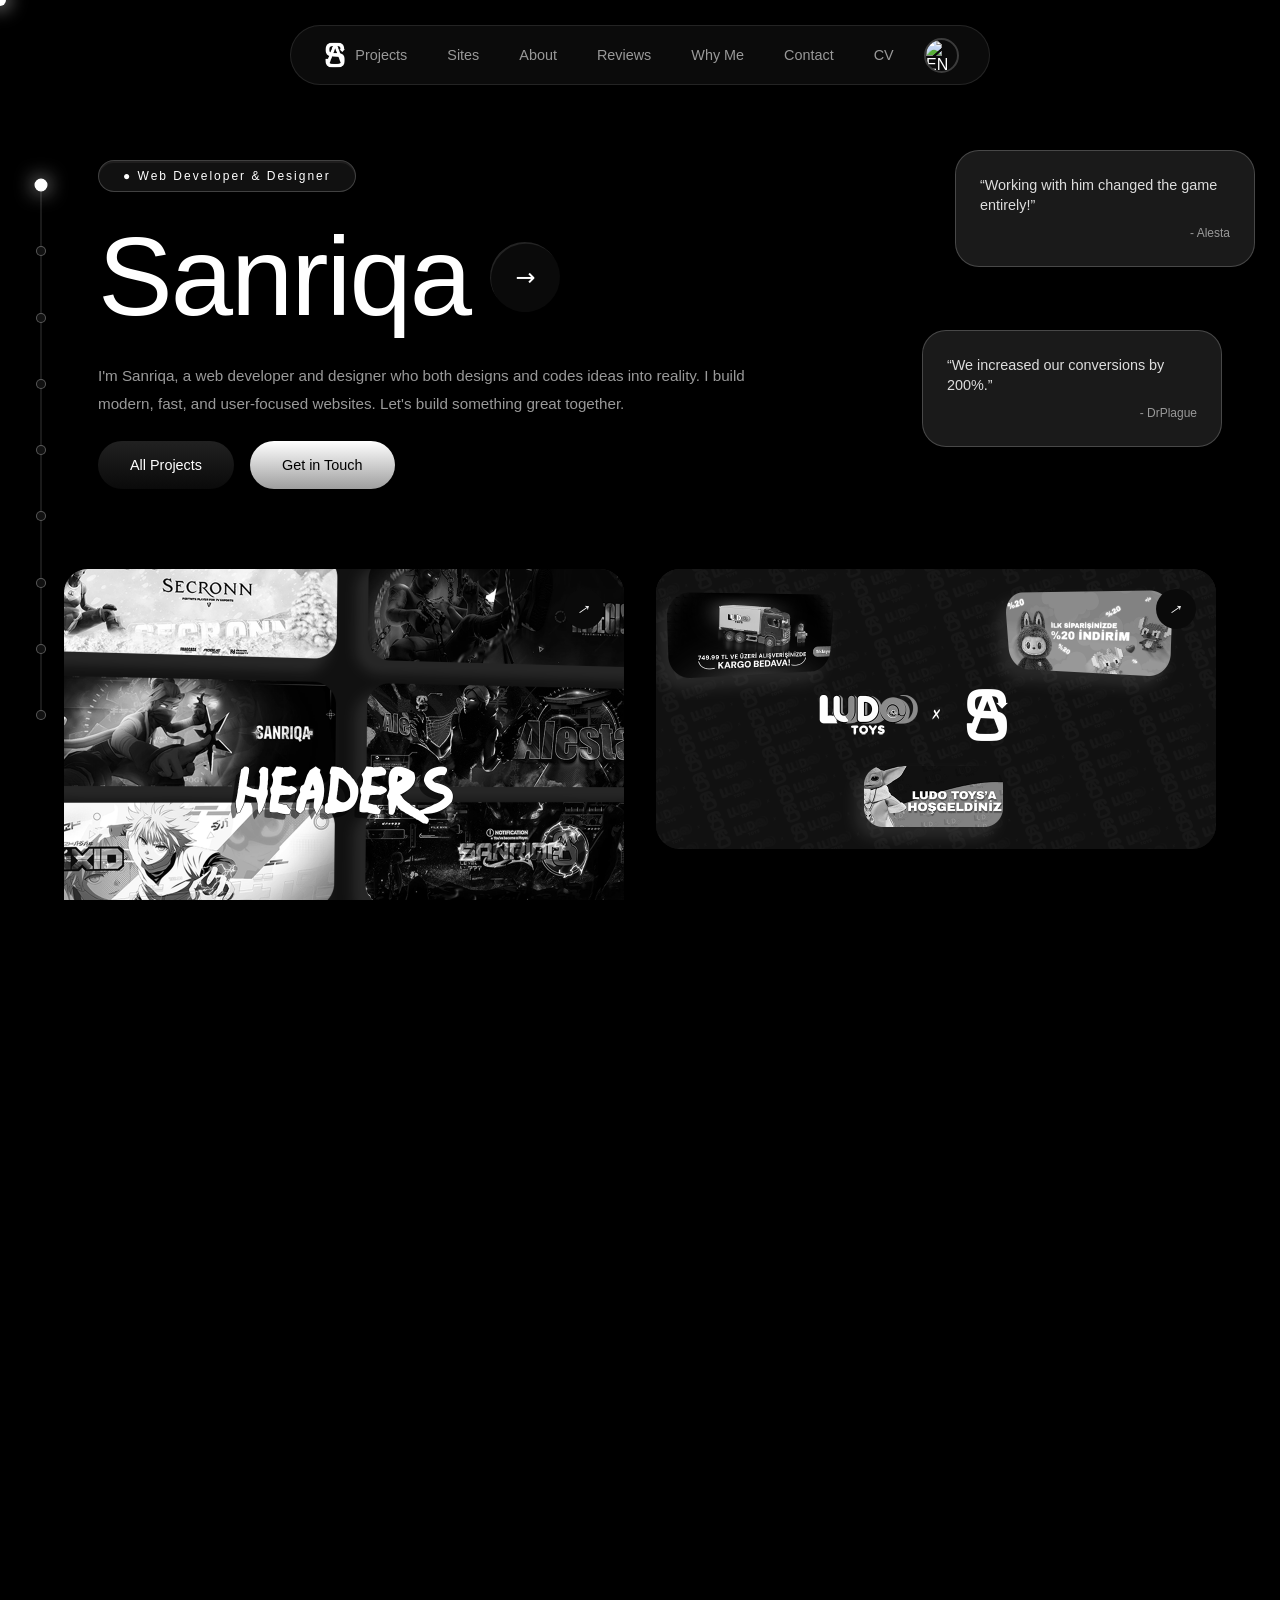
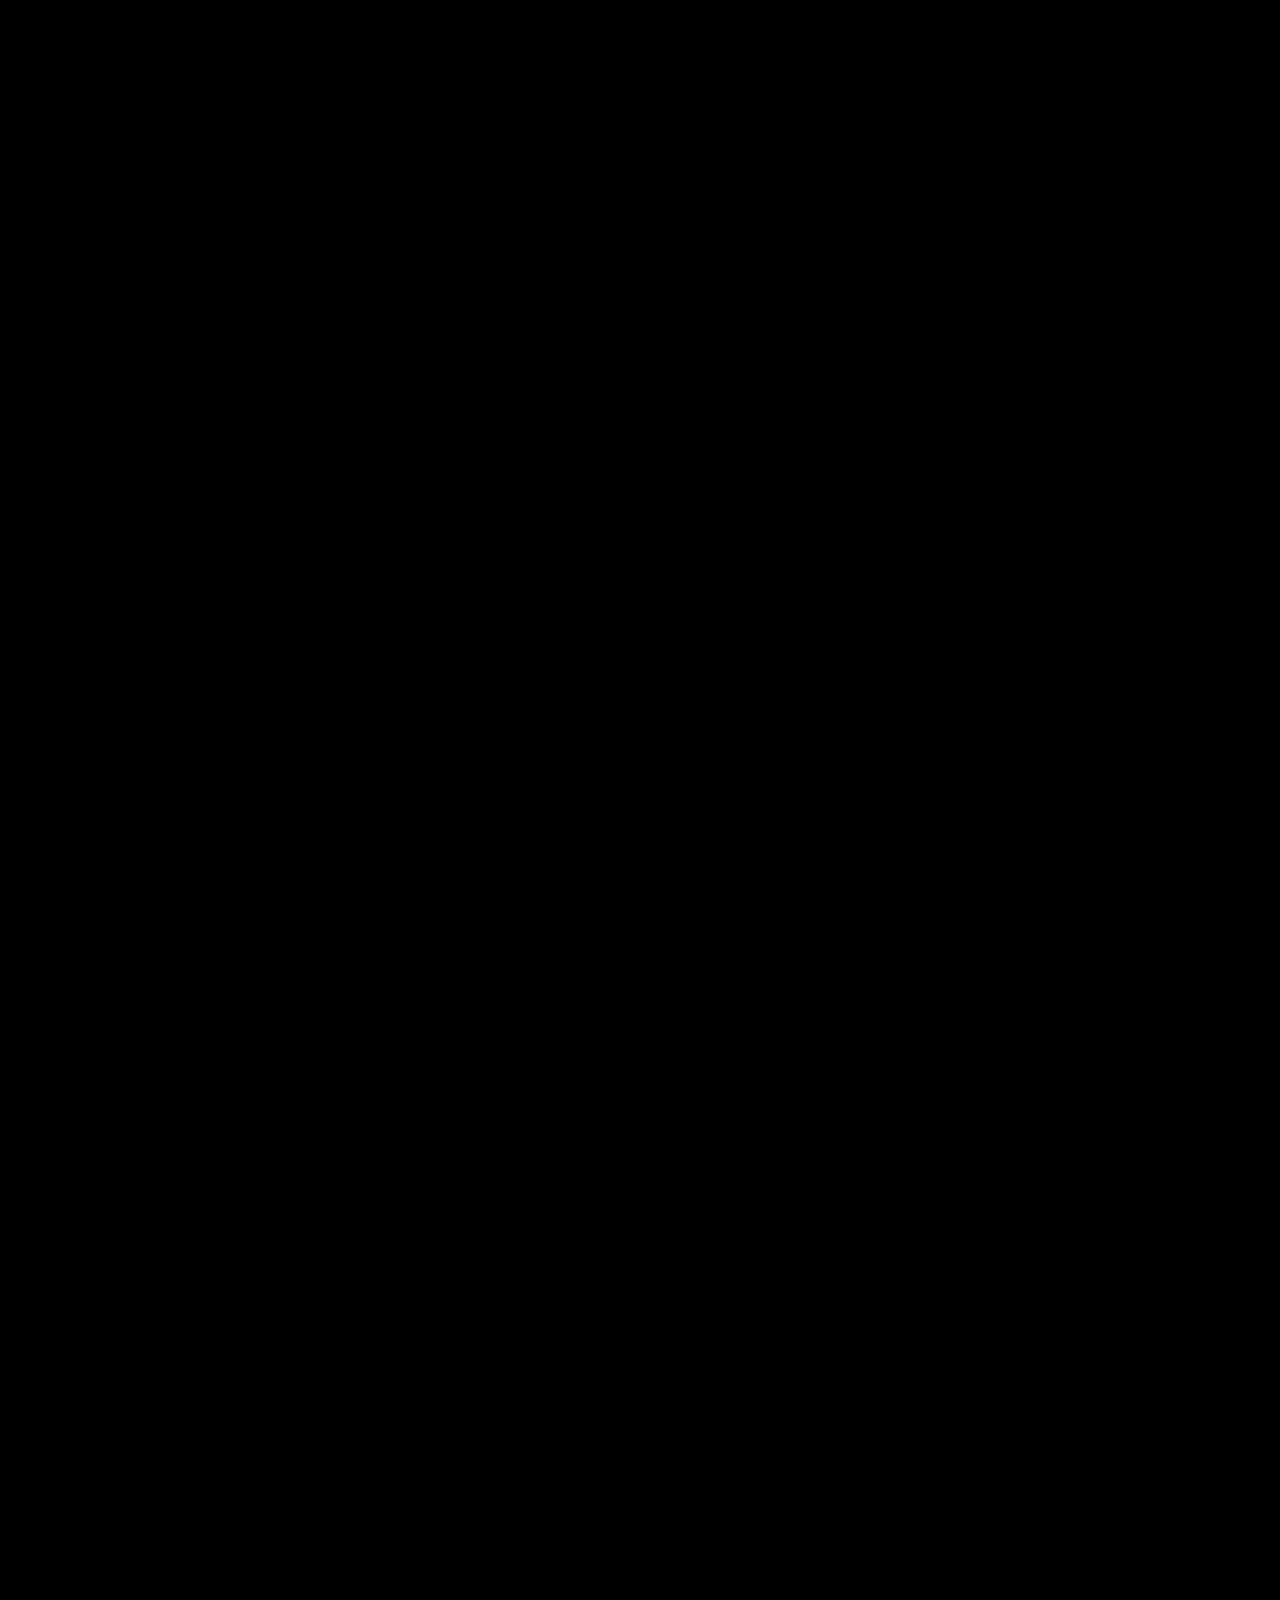
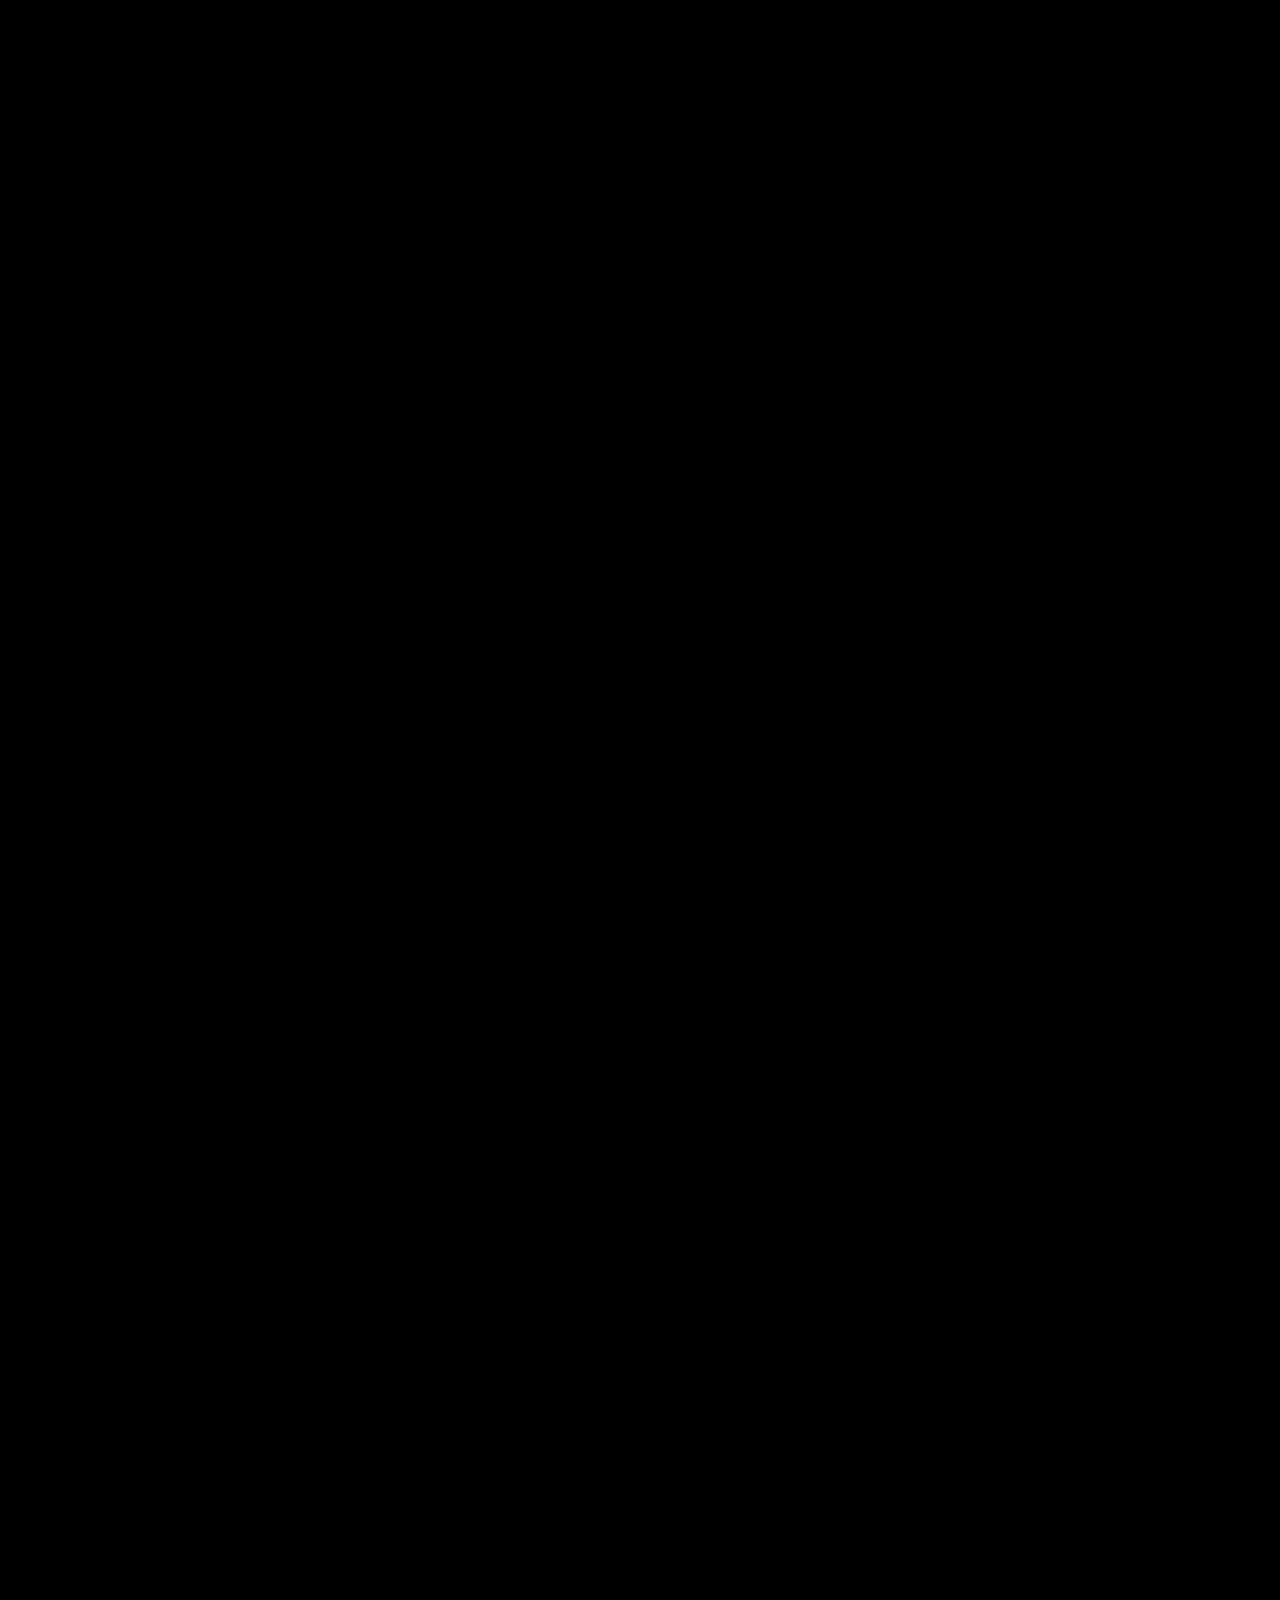
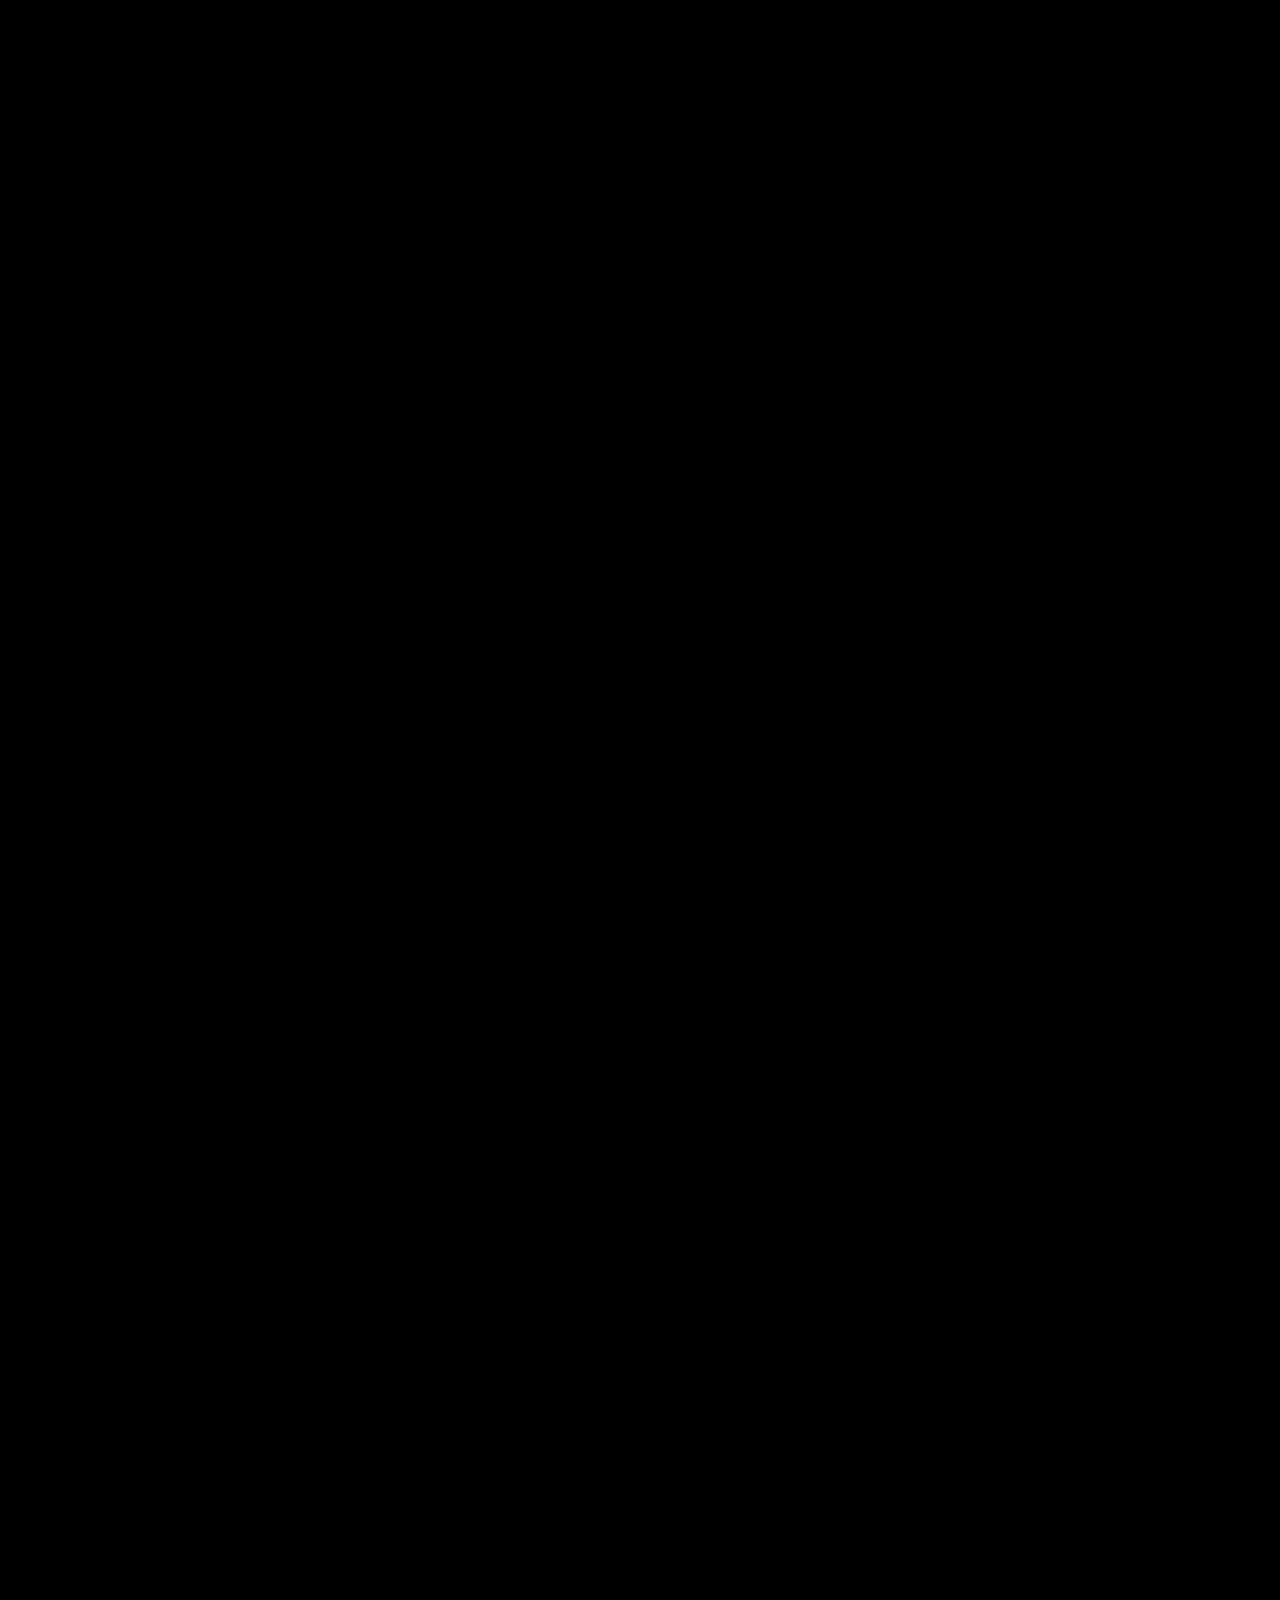
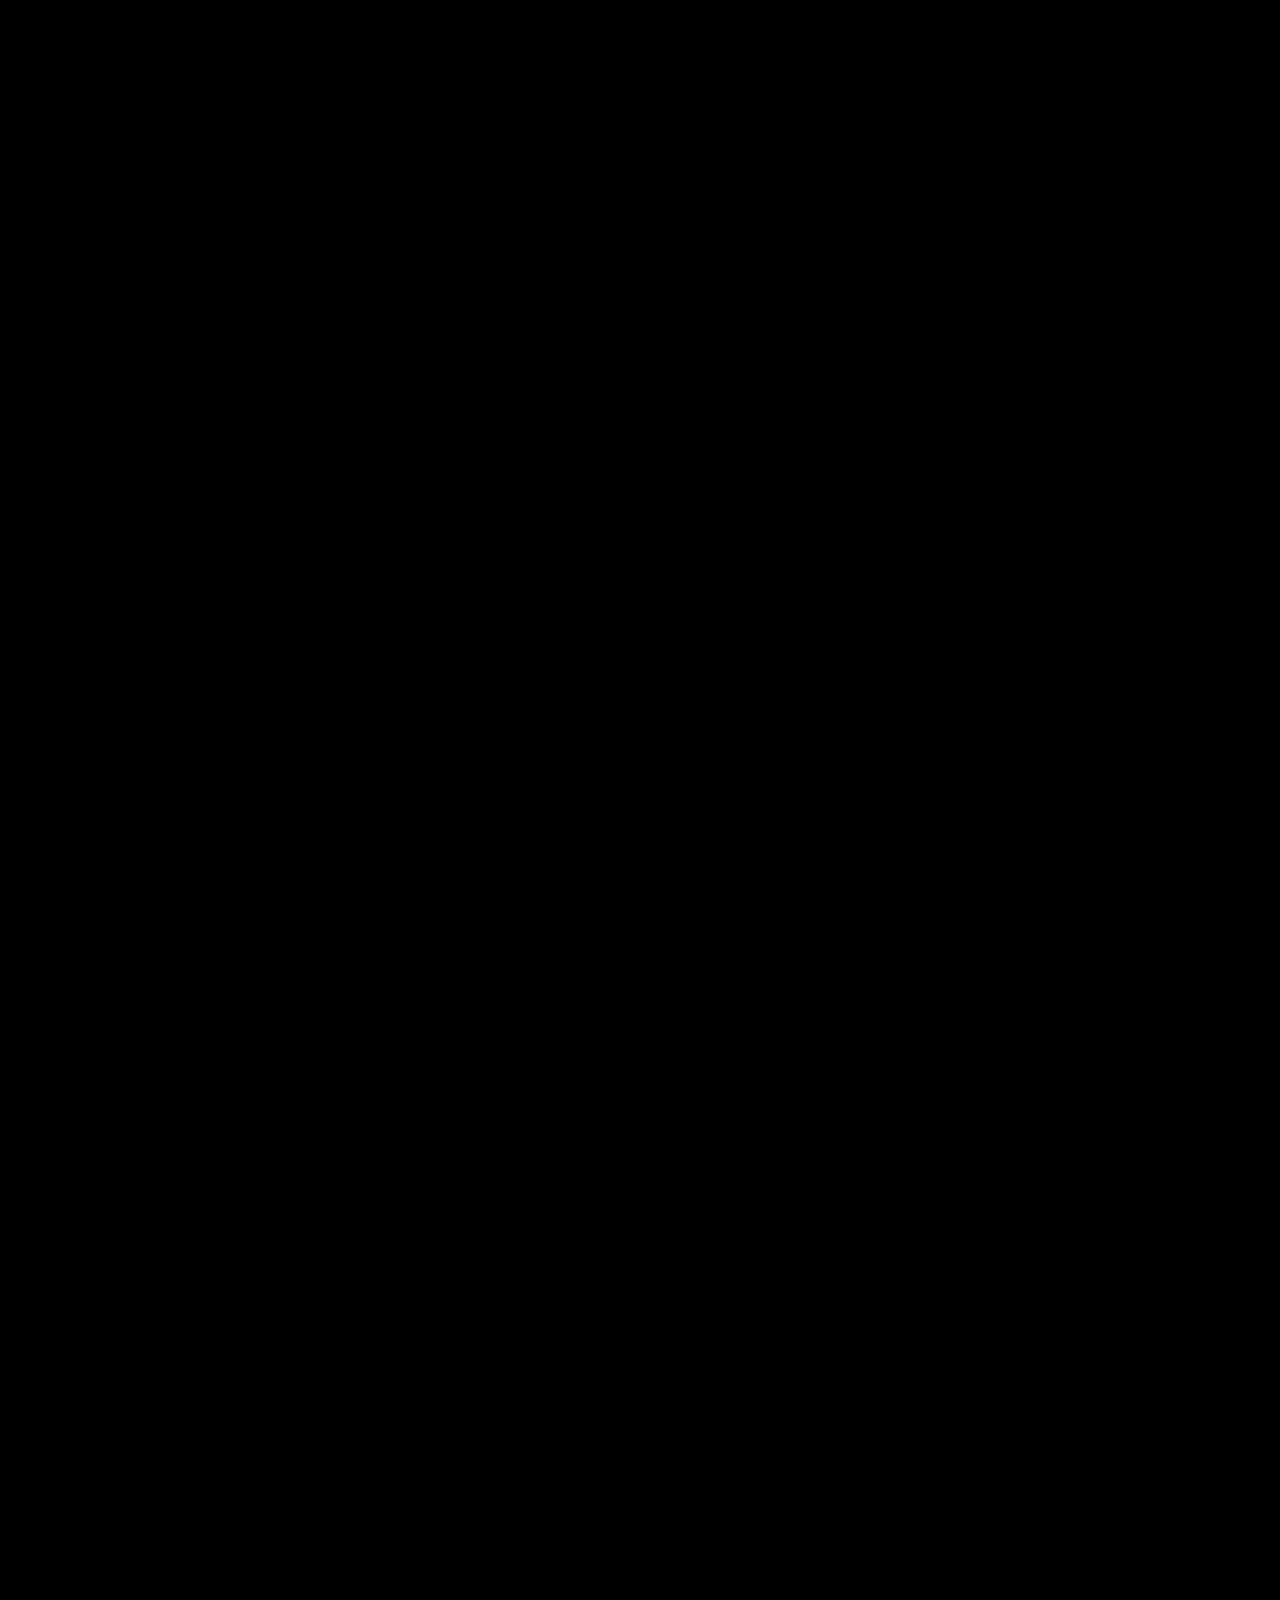
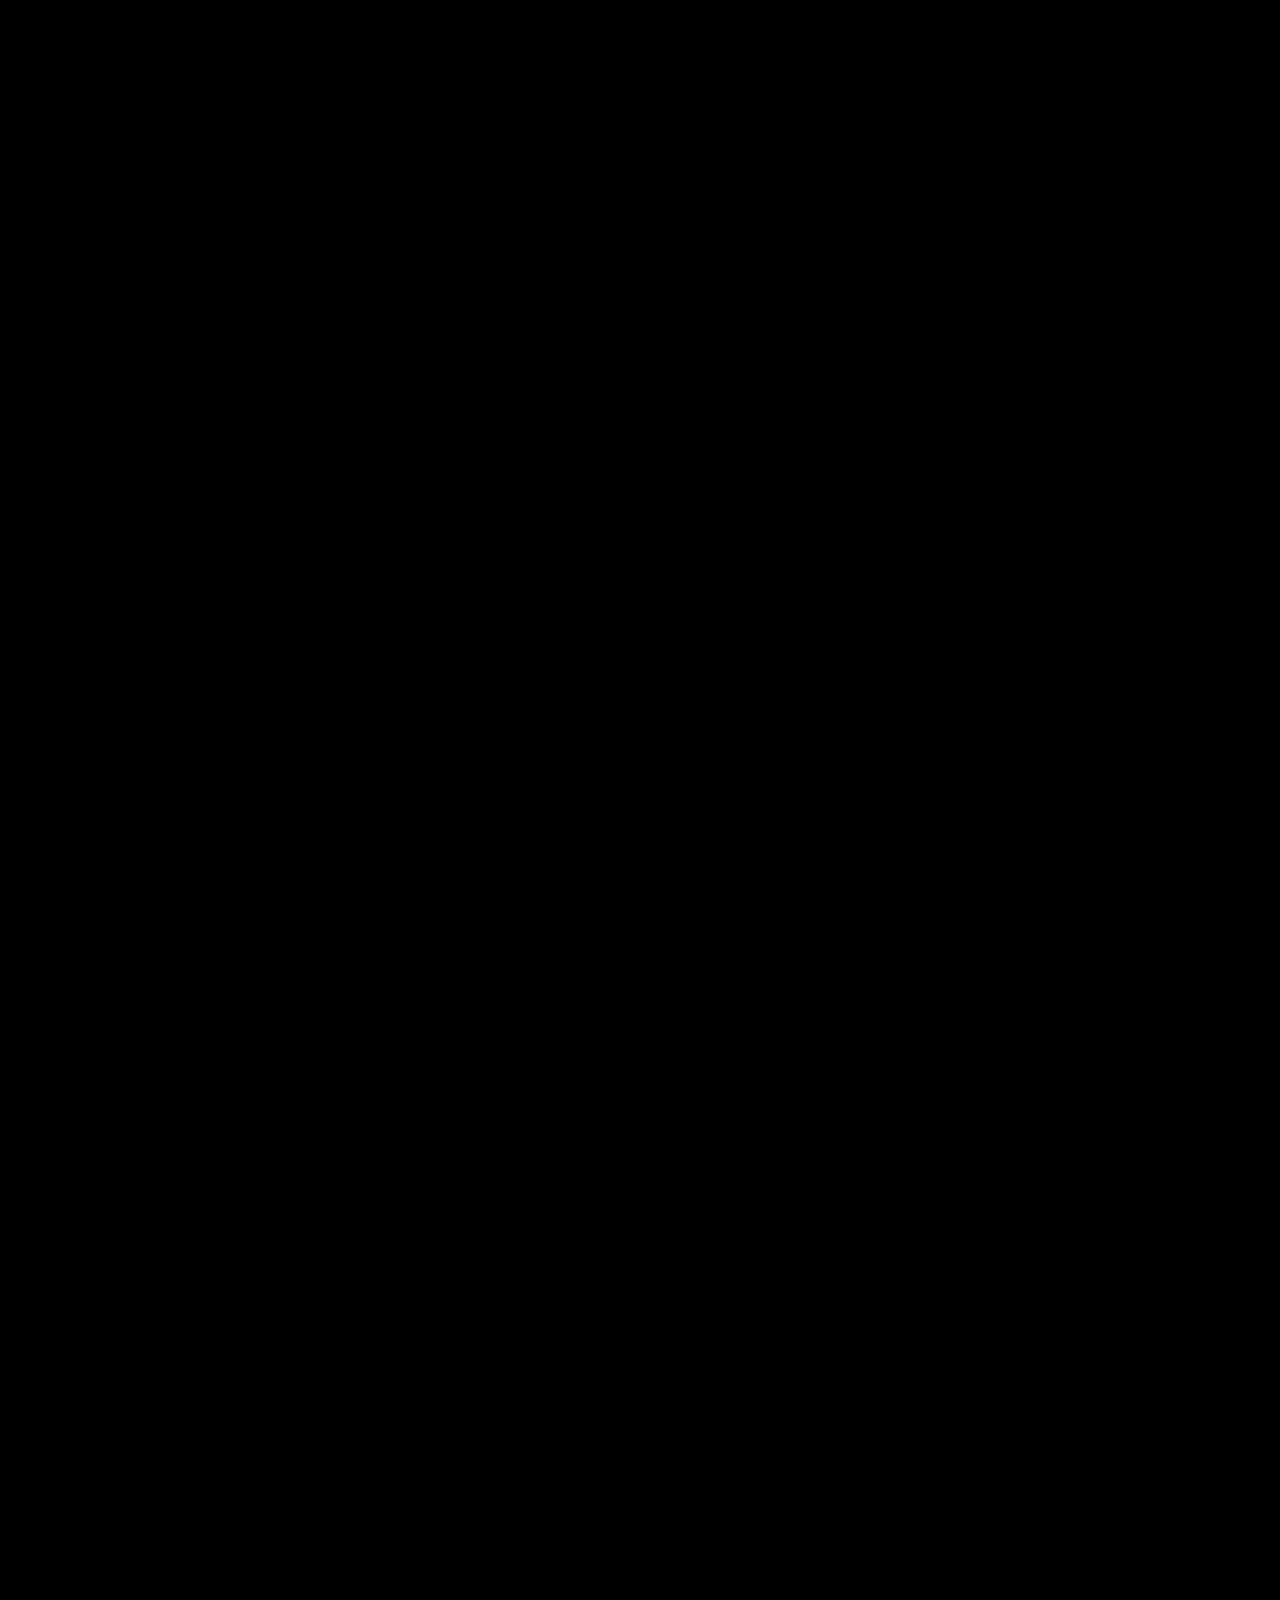
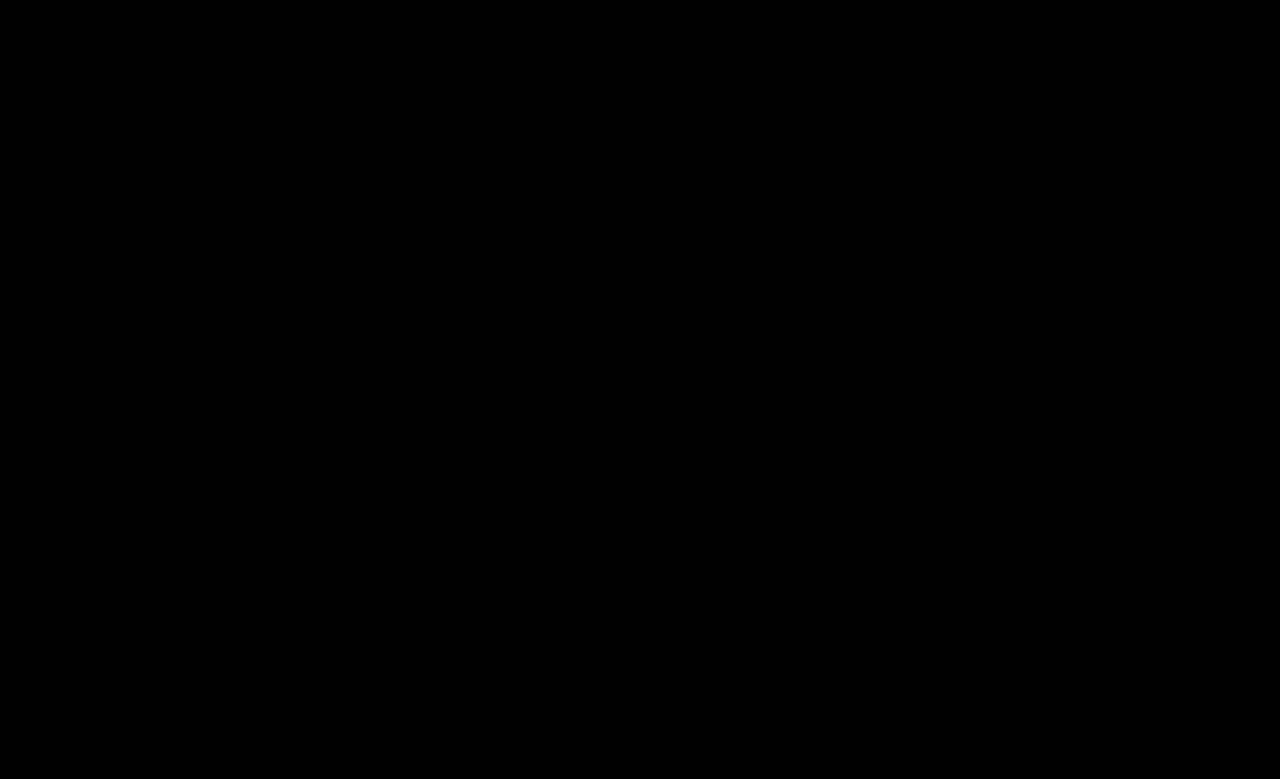
==== commit 92449cf9: "wumiq" ====
--- a/index.html
+++ b/index.html
@@ -1,5 +1,5 @@
 <!DOCTYPE html>
-<html lang="en">
+<html lang="en" class="loading">
 
 <head>
     <meta charset="UTF-8">
@@ -90,6 +90,20 @@
             overscroll-behavior: none;
         }
 
+        html.loading,
+        body.loading {
+            width: 100%;
+            height: 100%;
+            overflow: hidden;
+            overscroll-behavior: none;
+            touch-action: none;
+        }
+
+        body.loading {
+            position: fixed;
+            inset: 0;
+        }
+
         .fa,
         .fas,
         .fa-solid,
@@ -107,13 +121,14 @@
         /* 2. YÜKLEME EKRANI (SPLASH SCREEN) - DÜZELTİLDİ */
         .loader-wrapper {
             position: fixed;
-            top: 0;
-            left: 0;
-            right: 0;
-            bottom: 0;
+            inset: 0;
             width: 100%;
             height: 100vh;
+            height: 100svh;
             height: 100dvh;
+            min-height: 100vh;
+            min-height: 100svh;
+            min-height: 100dvh;
             background-color: #000;
             z-index: 999999;
             display: flex;
@@ -906,6 +921,10 @@
             height: 450px;
         }
 
+        .col-right .project-card:nth-child(3) .project-image-container {
+            height: 450px;
+        }
+
         .project-image {
             width: 100%;
             height: 100%;
@@ -917,6 +936,24 @@
         .project-card:hover .project-image {
             transform: scale(1.05);
             filter: grayscale(0%);
+        }
+
+        .project-image-container.website-preview {
+            display: flex;
+            align-items: center;
+            justify-content: center;
+            padding: 26px 30px 42px;
+            background: radial-gradient(circle at 50% 12%, rgba(255, 255, 255, 0.12), transparent 34%), #050505;
+        }
+
+        .project-image-container.website-preview .project-image {
+            width: 100%;
+            height: 100%;
+            object-fit: contain;
+        }
+
+        .project-card:hover .project-image-container.website-preview .project-image {
+            transform: scale(1.03);
         }
 
         .project-image-container.laptop-preview {
@@ -1334,7 +1371,7 @@
         }
 
         .cursor-dot.project-hover::after {
-            content: "View project";
+            content: var(--cursor-project-label, "View project");
             display: block;
             white-space: nowrap;
             font-size: 14px;
@@ -2952,7 +2989,7 @@
     </style>
 </head>
 
-<body>
+<body class="loading">
     <video id="background-video" autoplay loop muted playsinline>
         <source src="arka3.mp4" type="video/mp4">
     </video>
@@ -3076,10 +3113,8 @@
 
                     <div class="card project-card reveal-on-scroll delay-500" onclick="openModal('NexaStore')"
                         style="--delay: 0.45s;">
-                        <div class="project-image-container laptop-preview">
-                            <div class="project-laptop">
-                                <img src="nexa.png" alt="Nexa Store" class="project-image" loading="lazy">
-                            </div>
+                        <div class="project-image-container website-preview">
+                            <img src="nexa.png" alt="Nexa Store" class="project-image" loading="lazy">
                             <span class="project-label">Nexa Store</span>
                             <span class="project-arrow">→</span>
                         </div>
@@ -3105,7 +3140,7 @@
 
                     <div class="card project-card reveal-on-scroll delay-500" onclick="openModal('UyumApp')"
                         style="--delay: 0.4s;">
-                        <div class="project-image-container">
+                        <div class="project-image-container website-preview">
                             <img src="uyum.app.png" alt="Uyum.app" class="project-image" loading="lazy">
                             <span class="project-label">uyum.app</span>
                             <span class="project-arrow">→</span>
@@ -3747,13 +3782,21 @@
 
         <script>
             // Site yükleme animasyonu ve overflow kontrolü
-            document.body.style.overflow = 'hidden';
+            document.documentElement.classList.add('loading');
+            document.body.classList.add('loading');
 
             window.addEventListener('load', () => {
                 const loader = document.getElementById('loader');
+                if (loader) {
+                    loader.addEventListener('touchmove', (event) => event.preventDefault(), { passive: false });
+                }
+
                 setTimeout(() => {
-                    loader.classList.add('loader-hide');
-                    document.body.style.overflow = '';
+                    if (loader) loader.classList.add('loader-hide');
+                    setTimeout(() => {
+                        document.documentElement.classList.remove('loading');
+                        document.body.classList.remove('loading');
+                    }, 800);
                 }, 1000);
             });
 
@@ -3800,6 +3843,7 @@
                     site_6_title: "Strangers Topluluk Sitesi",
                     site_6_desc: "Strangers markası için hazırlanmış; topluluk, tanıtım ve dijital deneyim odağında modern bir web sitesi.",
                     site_visit: "Siteyi Ziyaret Et →",
+                    cursor_project_label: "Projeyi Gör",
                     stack_tag: "● Teknolojiler",
                     stack_title: "Kullandığım Teknolojiler",
                     stack_sub: "Web projelerimi hayata geçirirken kullandığım araç ve teknolojiler.",
@@ -3907,6 +3951,7 @@
                     site_6_title: "Strangers Community Website",
                     site_6_desc: "A modern website built for the Strangers brand, focused on community, promotion, and digital experience.",
                     site_visit: "Visit Site →",
+                    cursor_project_label: "View Project",
                     stack_tag: "● Tech Stack",
                     stack_title: "Technologies I Use",
                     stack_sub: "The tools and technologies I use to bring my web projects to life.",
@@ -4014,6 +4059,7 @@
                     site_6_title: "Strangers Community-Website",
                     site_6_desc: "Eine moderne Website für die Marke Strangers mit Fokus auf Community, Präsentation und digitales Erlebnis.",
                     site_visit: "Website Besuchen →",
+                    cursor_project_label: "Projekt Ansehen",
                     stack_tag: "● Tech Stack",
                     stack_title: "Verwendete Technologien",
                     stack_sub: "Die Werkzeuge und Technologien, mit denen ich meine Webprojekte umsetze.",
@@ -4102,6 +4148,8 @@
                         }
                     });
 
+                    updateCursorProjectLabel(lang);
+
                     const flagImg = document.getElementById('header-lang-flag');
                     if (flagImg) {
                         if (lang === 'tr') flagImg.src = 'https://flagcdn.com/w40/tr.png';
@@ -4117,6 +4165,11 @@
 
                 document.getElementById('lang-menu').classList.remove('active');
                 localStorage.setItem('selectedLanguage', lang);
+            }
+
+            function updateCursorProjectLabel(lang) {
+                const label = translations[lang]?.cursor_project_label || translations.en.cursor_project_label;
+                document.documentElement.style.setProperty('--cursor-project-label', JSON.stringify(label));
             }
 
             function copyEmail() {
@@ -4140,6 +4193,7 @@
                         el.innerHTML = translations[savedLang][key];
                     }
                 });
+                updateCursorProjectLabel(savedLang);
                 const flagImg = document.getElementById('header-lang-flag');
                 if (flagImg) {
                     if (savedLang === 'tr') flagImg.src = 'https://flagcdn.com/w40/tr.png';
@@ -4213,7 +4267,7 @@
 
                 const cursorGlow = document.querySelector('.cursor-glow');
                 const cursorDot = document.querySelector('.cursor-dot');
-                const projectCards = document.querySelectorAll('.project-card');
+                const projectCards = document.querySelectorAll('.project-card, .site-card');
 
                 let mouseX = 0, mouseY = 0;
                 let glowX = 0, glowY = 0;
@@ -4263,7 +4317,7 @@
 
                 clickableElements.forEach(el => {
                     el.addEventListener('mouseenter', () => {
-                        if (!el.closest('.project-card')) {
+                        if (!el.closest('.project-card, .site-card')) {
                             cursorGlow.classList.add('interactive-hover');
                         }
                     });
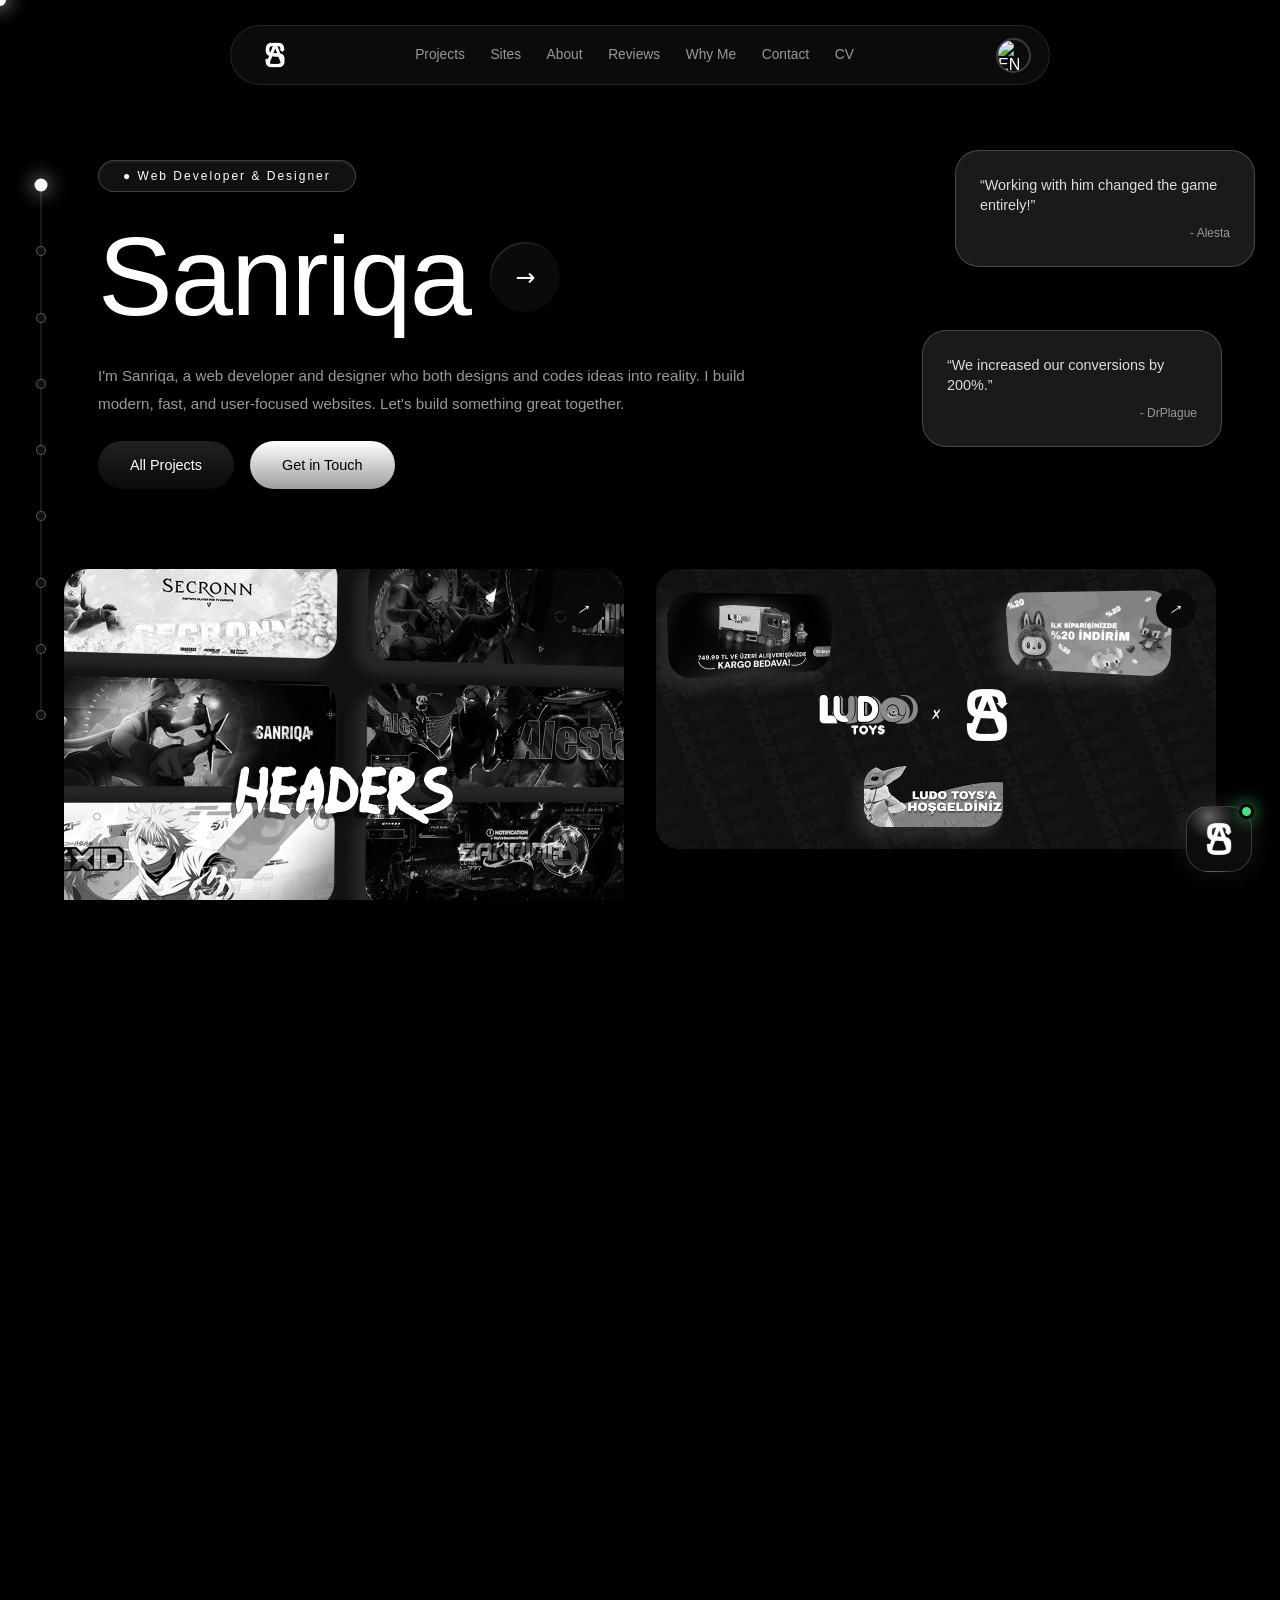
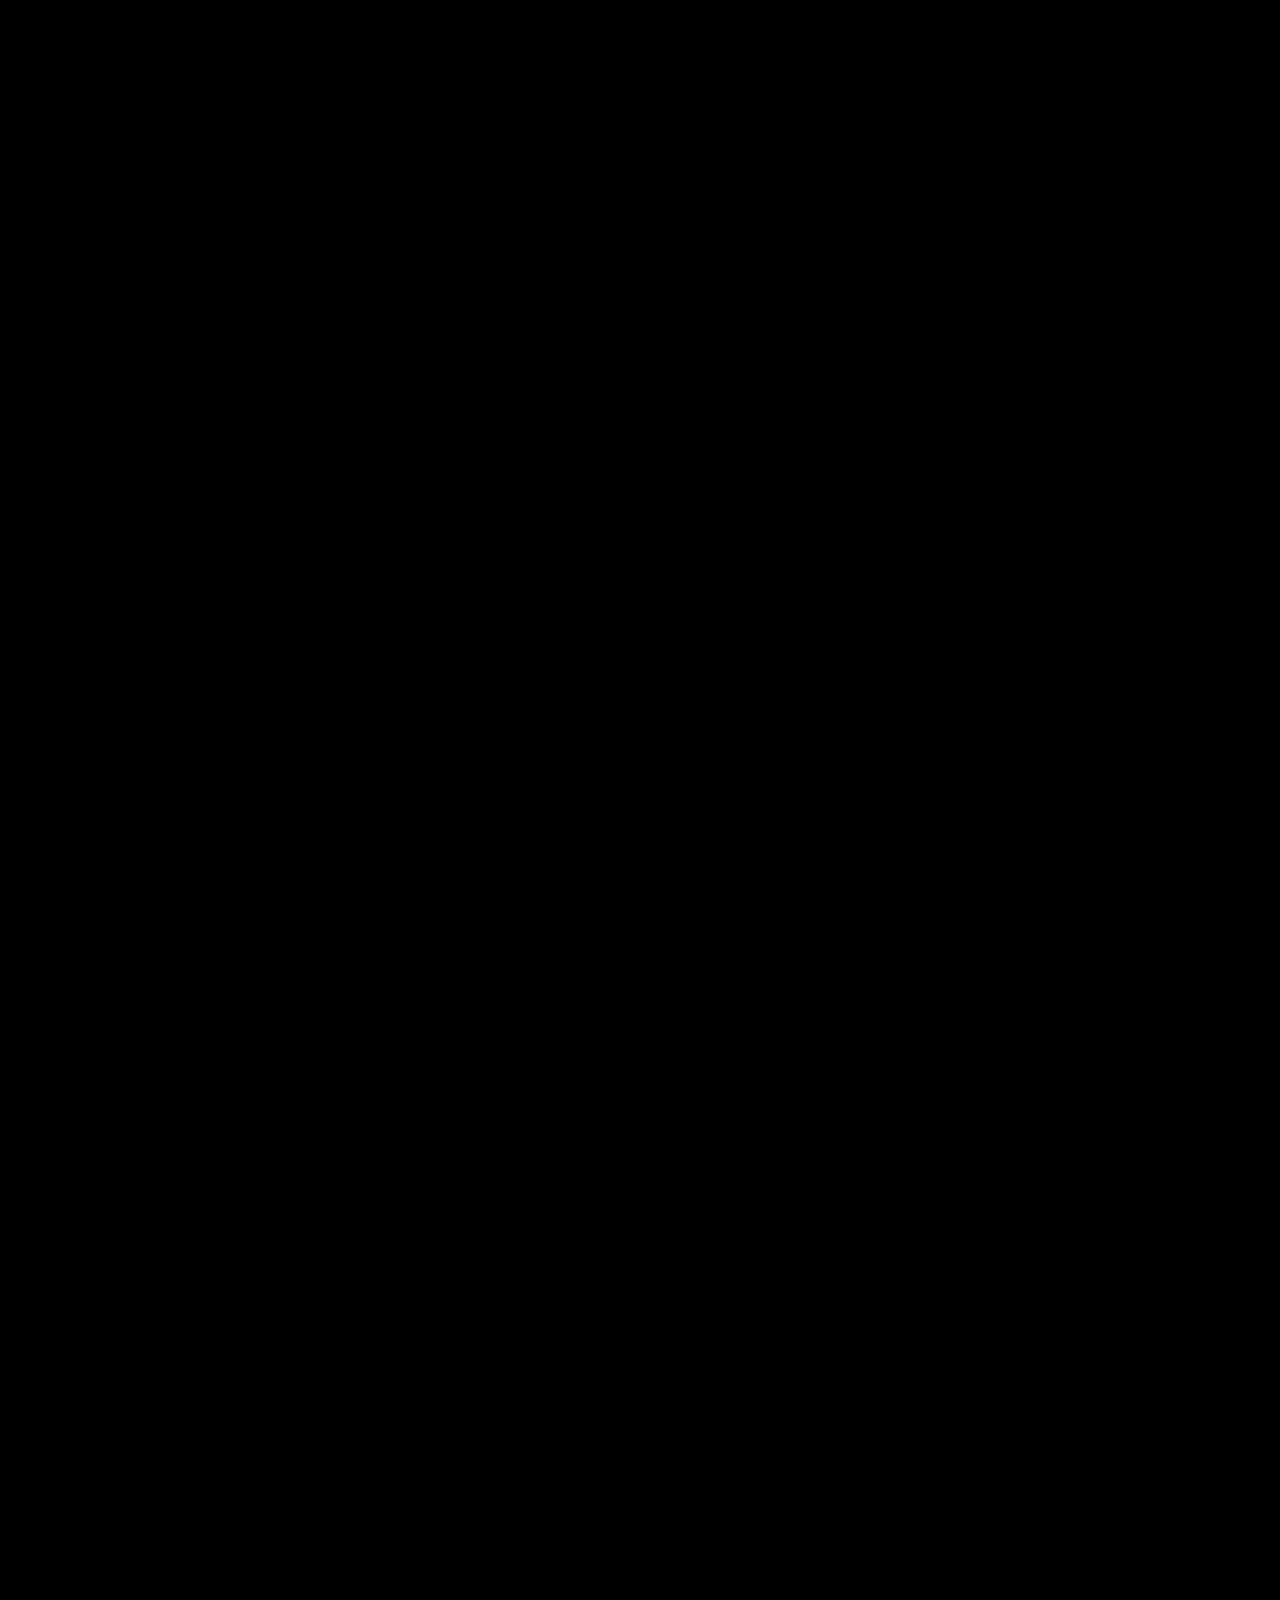
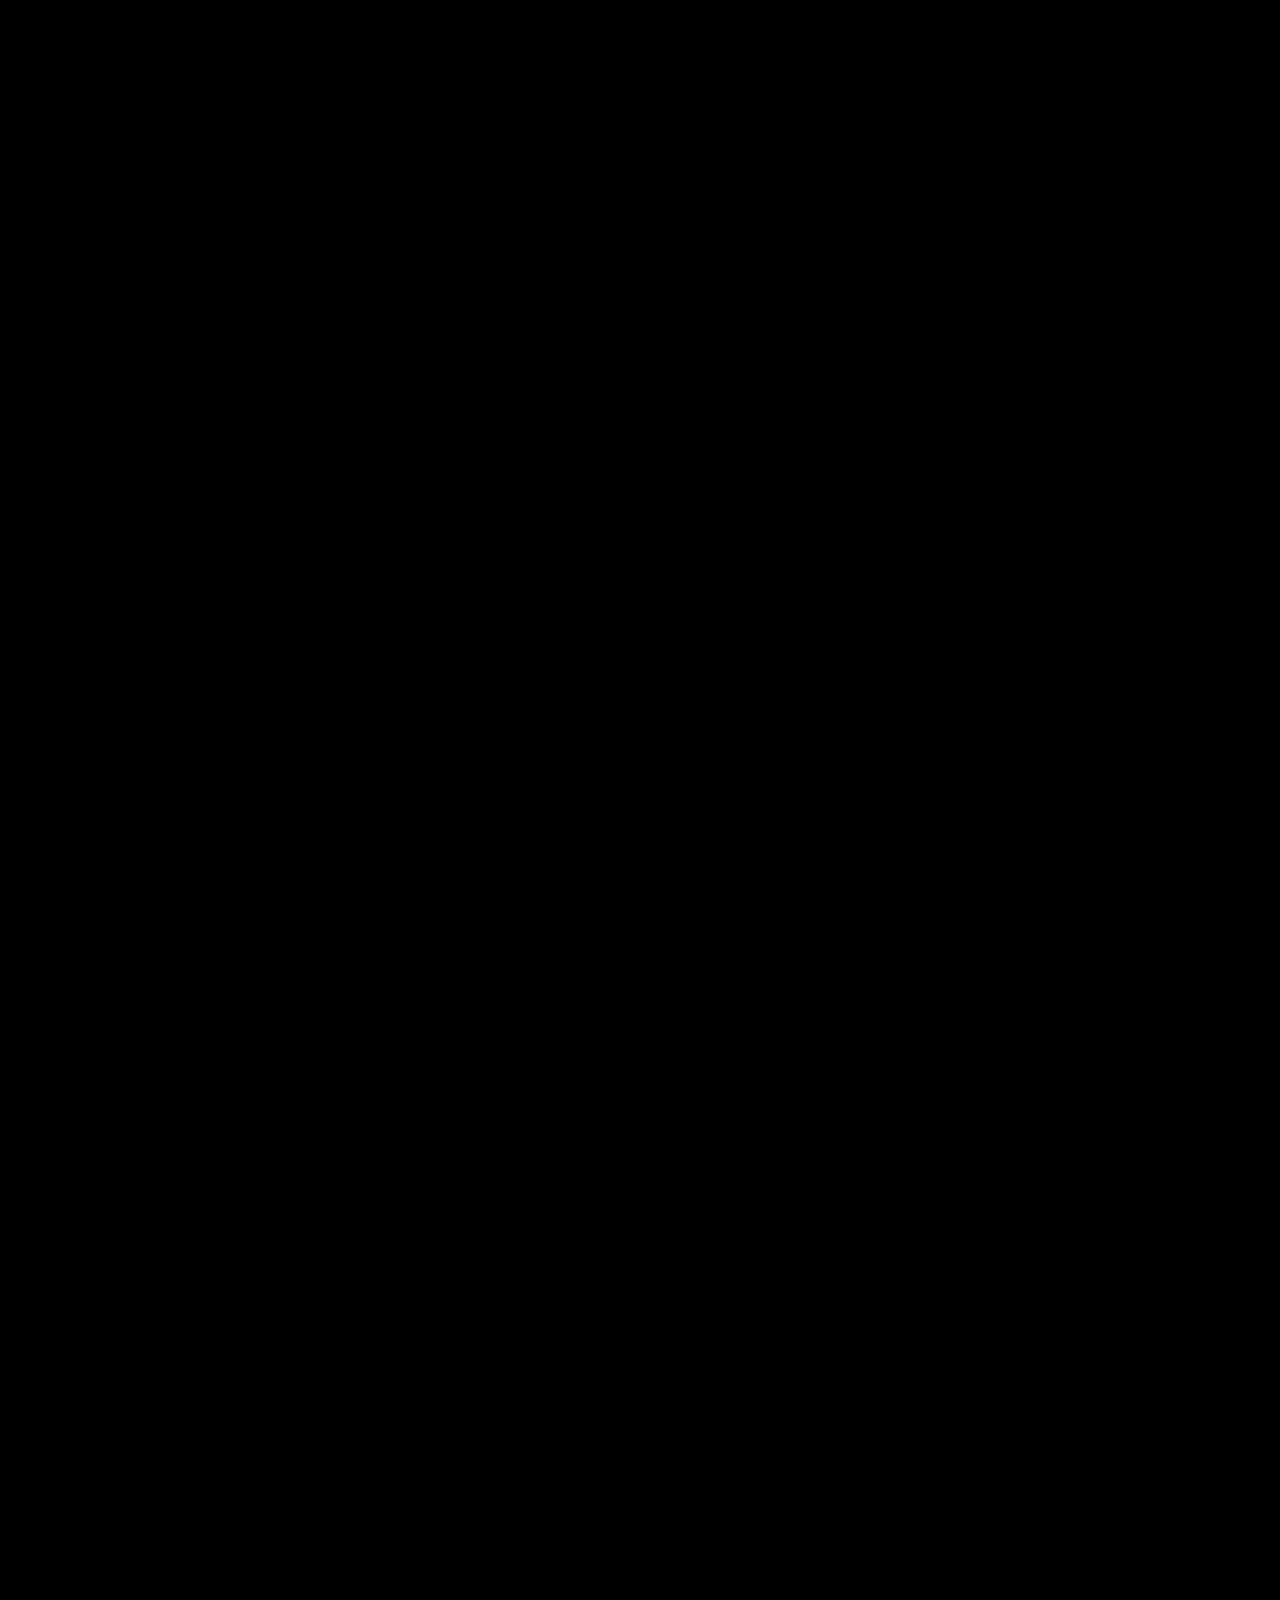
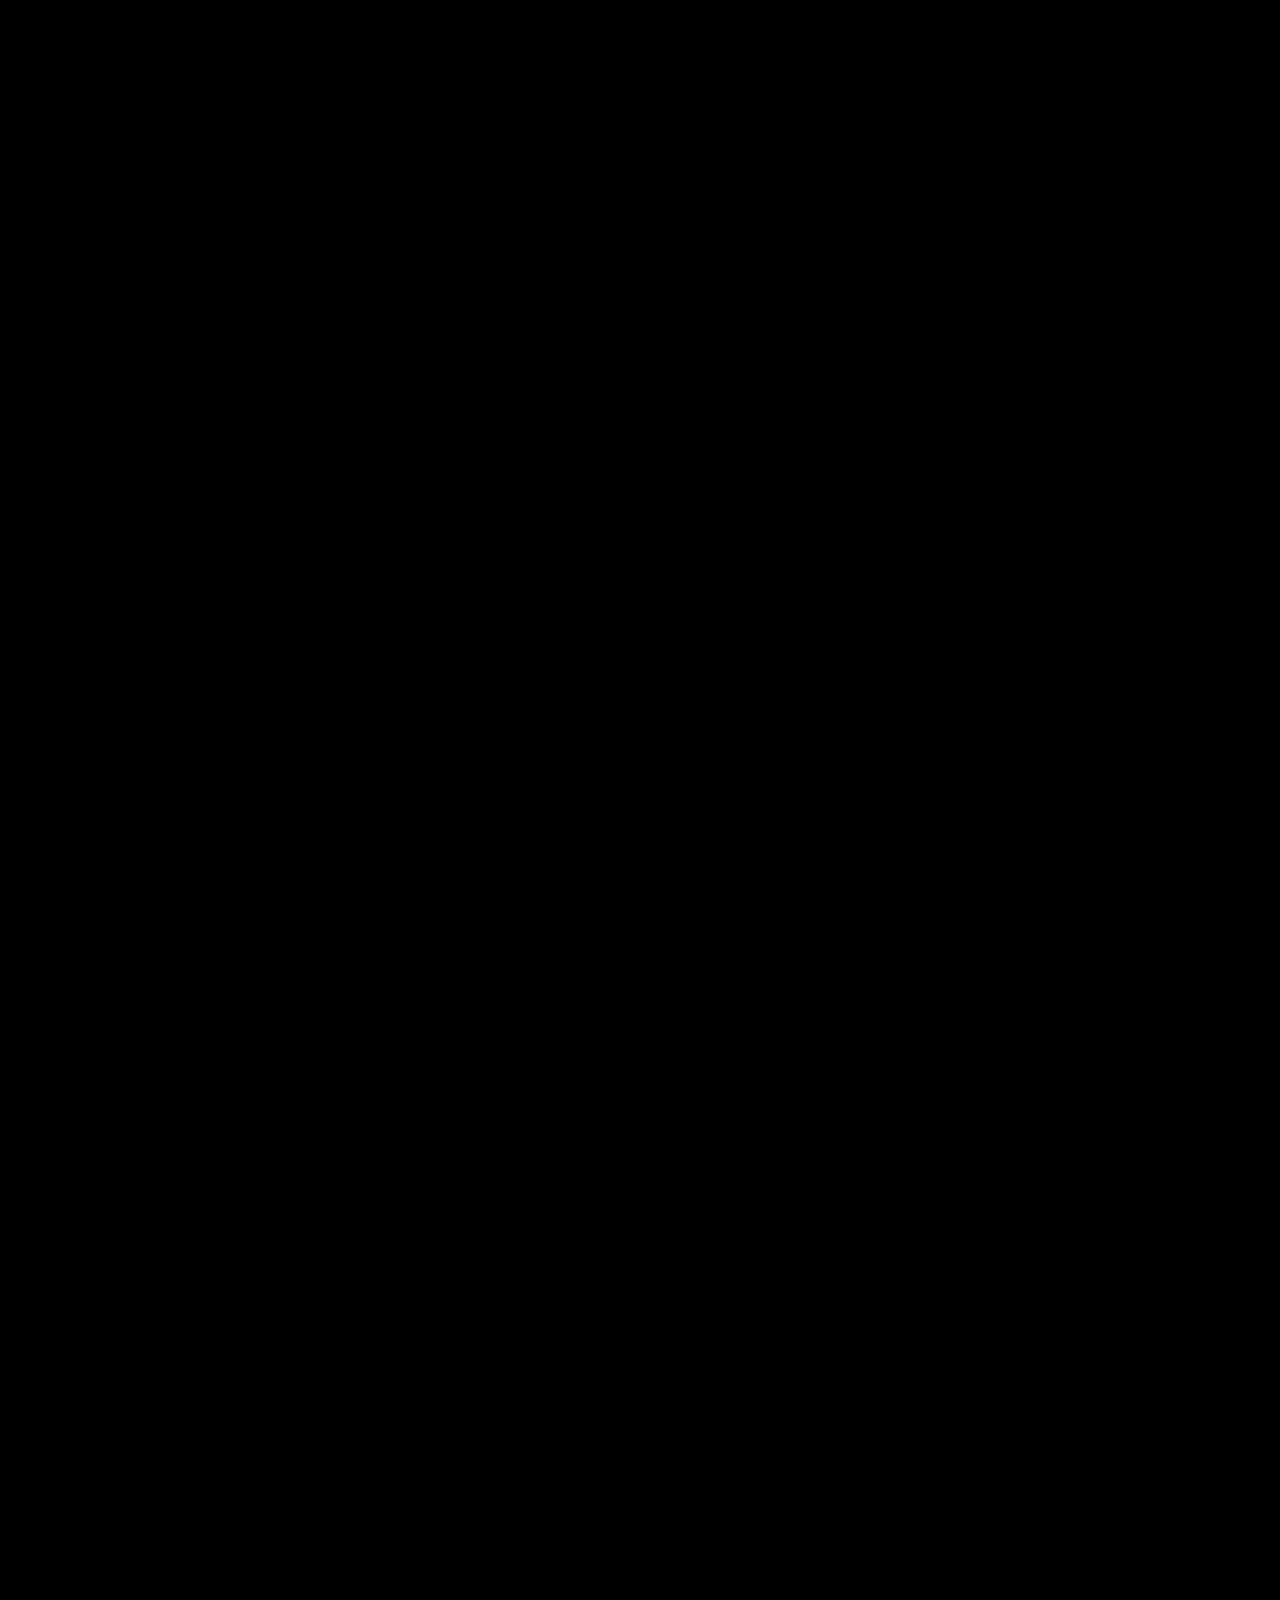
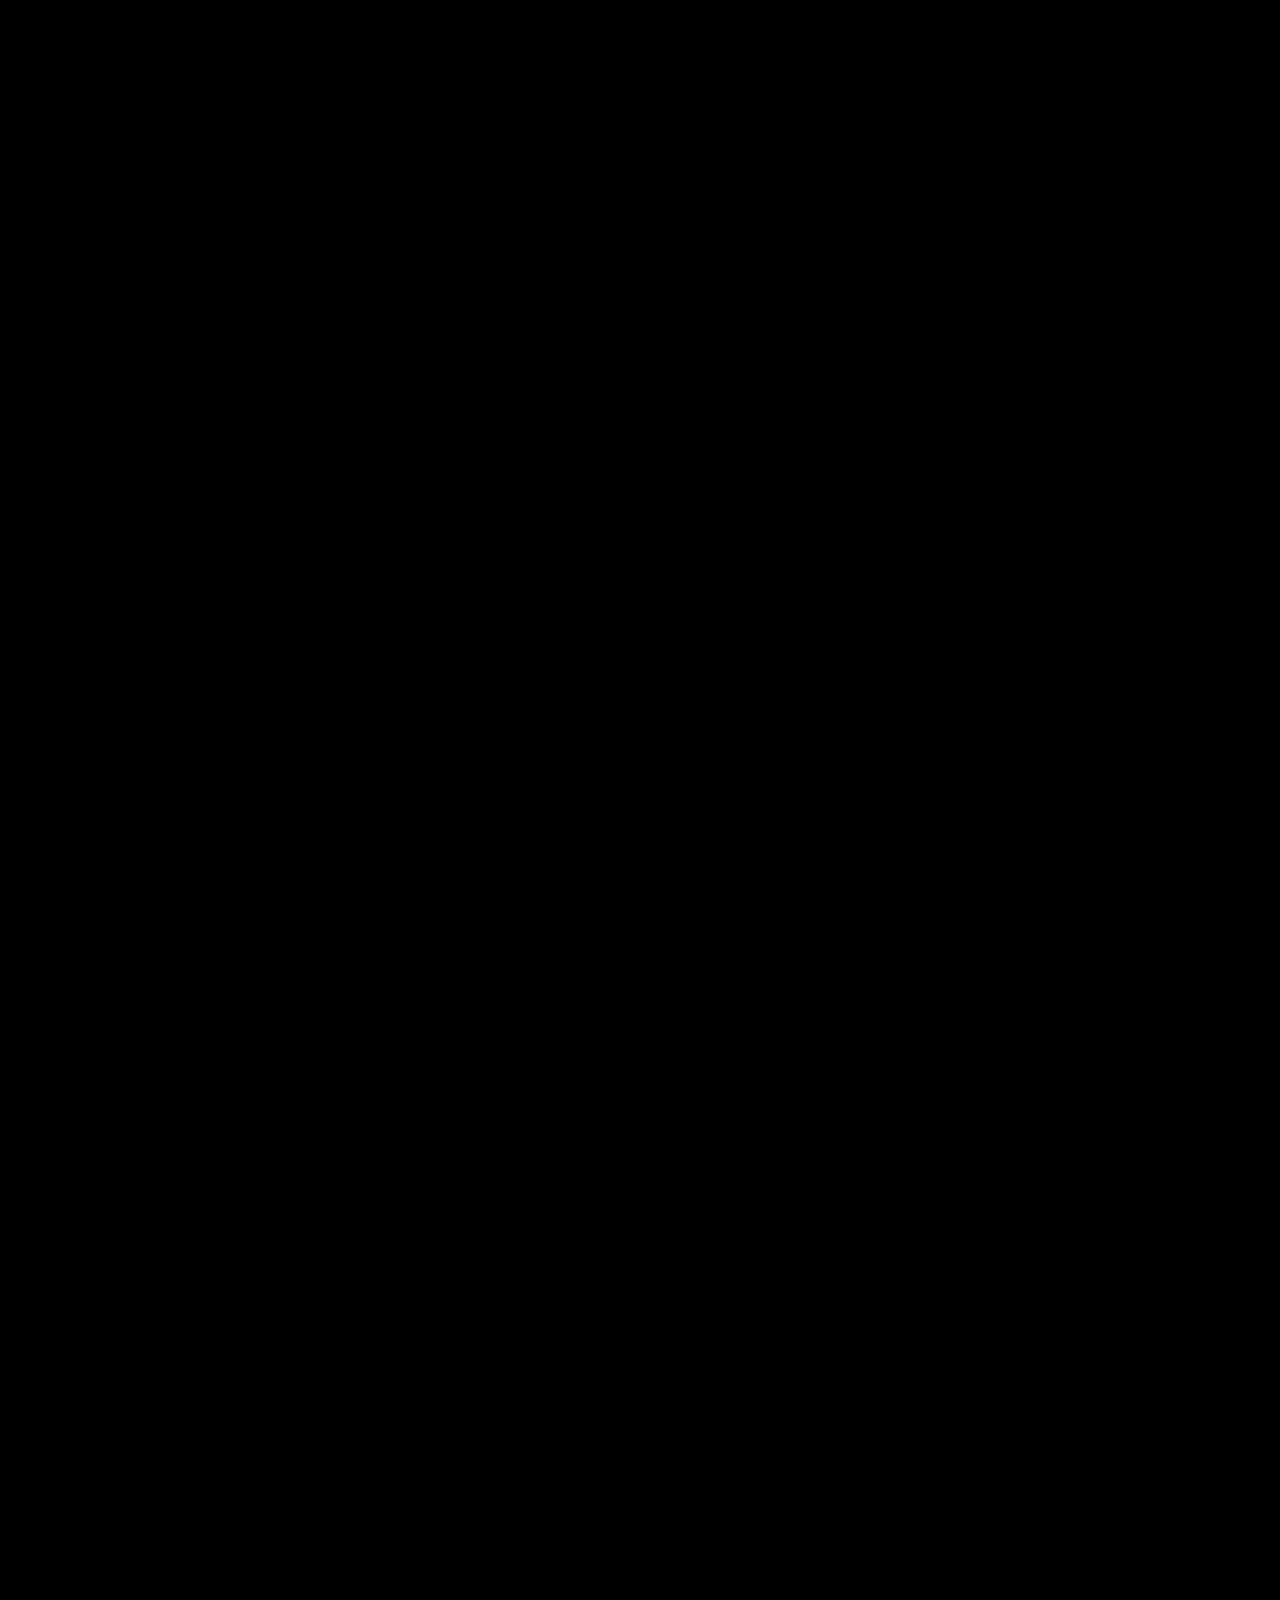
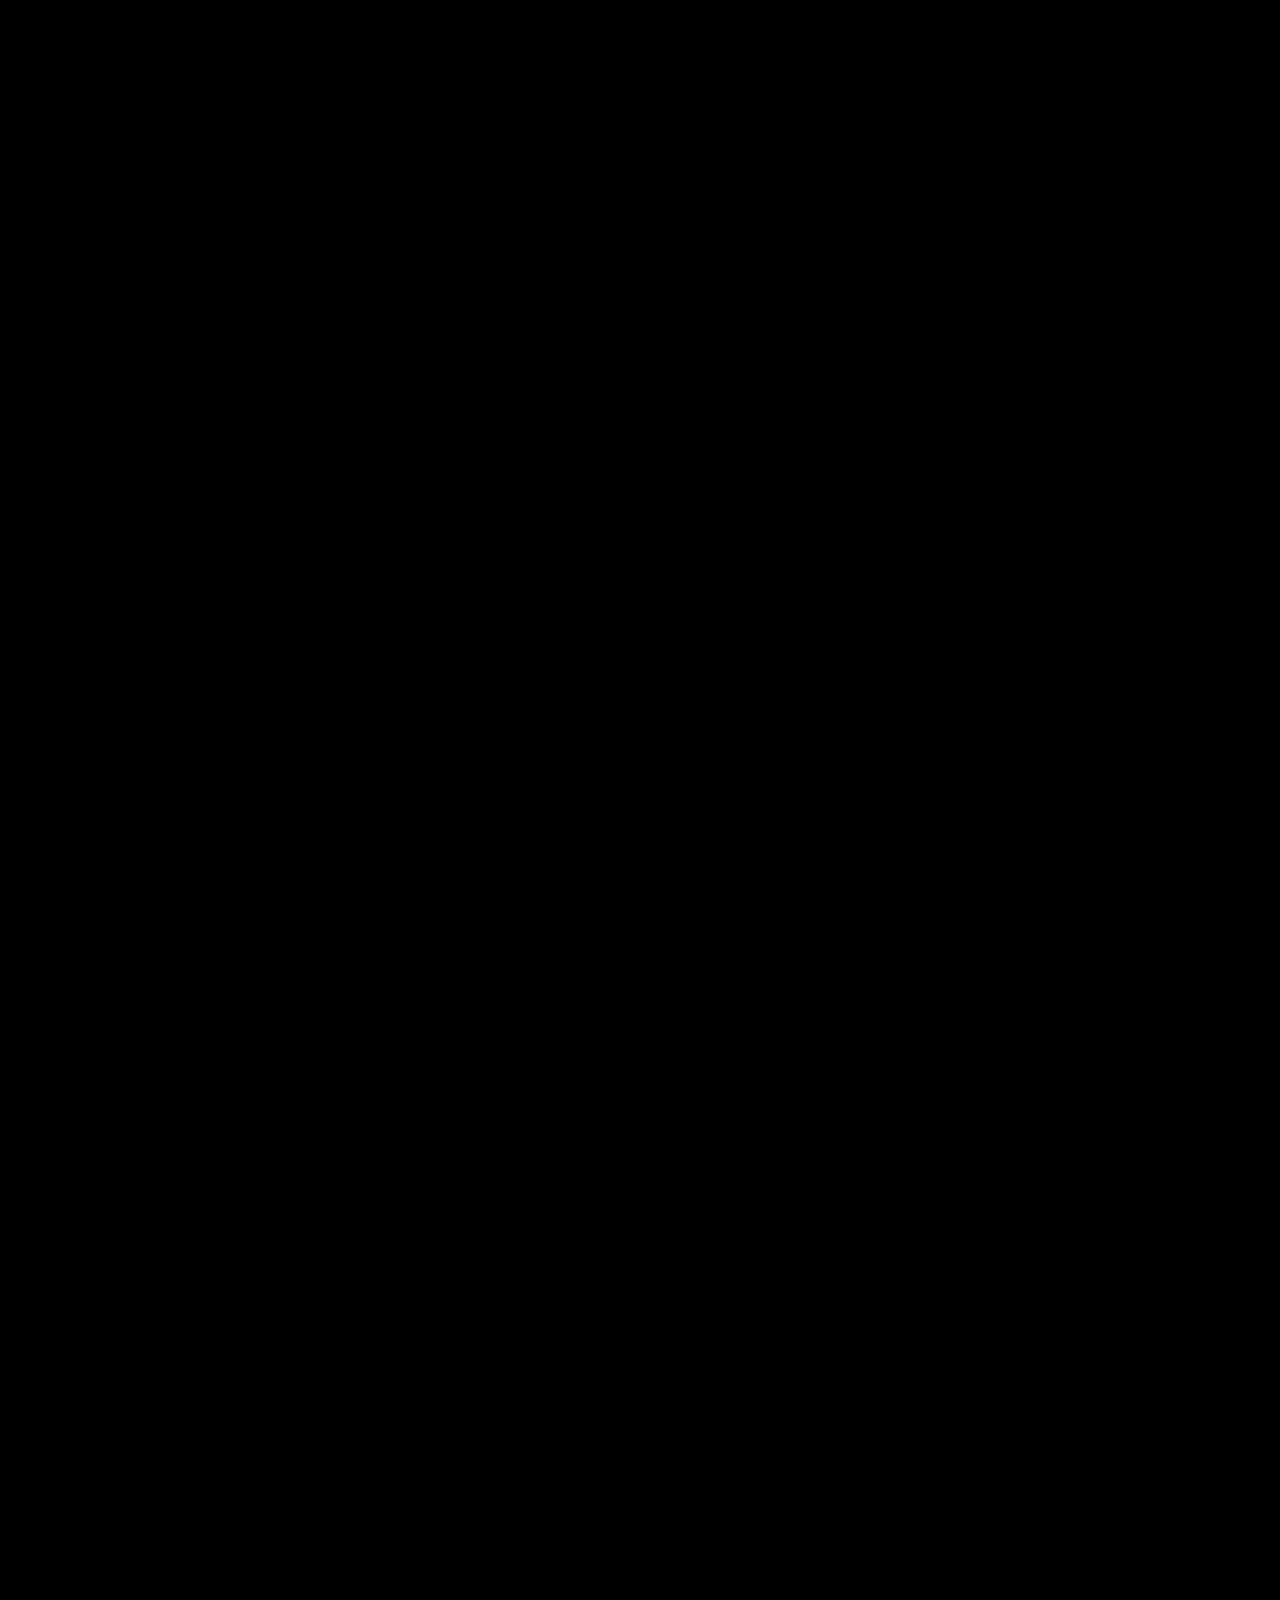
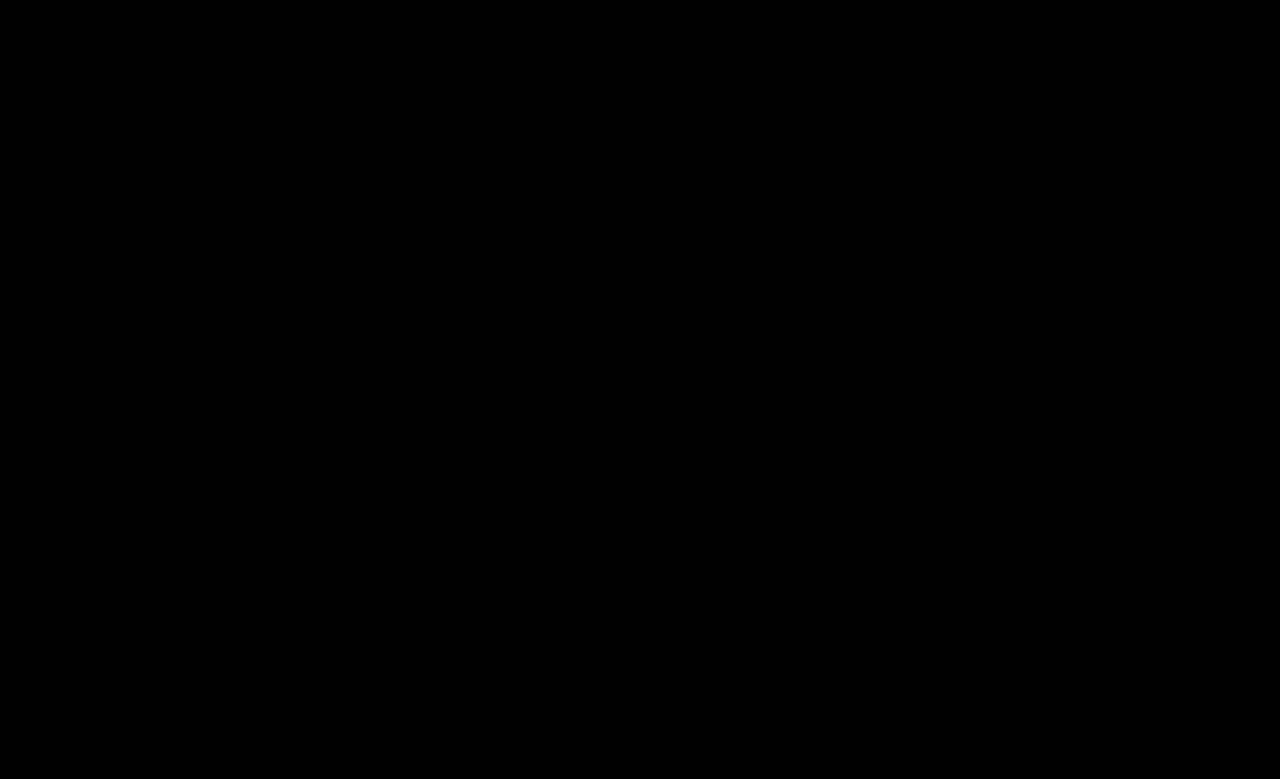
==== commit a60438a5: "Update index.html" ====
--- a/index.html
+++ b/index.html
@@ -406,10 +406,10 @@
             display: flex;
             align-items: center;
             justify-content: space-between;
-            max-width: 700px;
+            max-width: 820px;
             width: 100%;
             height: 60px;
-            padding: 0 30px;
+            padding: 0 18px 0 30px;
             backdrop-filter: blur(12px);
             background-color: rgba(17, 17, 17, 0.7);
             border: 1px solid rgba(255, 255, 255, 0.1);
@@ -432,16 +432,21 @@
 
         .nav-links {
             display: flex;
-            gap: 2.5rem;
+            align-items: center;
+            gap: clamp(1.2rem, 2vw, 2.15rem);
             list-style: none;
             margin: 0 auto;
+            min-width: 0;
         }
 
         .nav-links a {
             color: #999;
             text-decoration: none;
-            font-size: 0.9rem;
+            font-size: 0.86rem;
+            line-height: 1;
+            white-space: nowrap;
             transition: color 0.3s;
+            display: block;
         }
 
         .nav-links a:hover {
@@ -450,10 +455,11 @@
 
         .language-selector {
             position: relative;
-            margin-left: 1.5rem;
+            margin-left: 1rem;
             z-index: 2000;
             display: flex;
             align-items: center;
+            flex-shrink: 0;
         }
 
         .current-lang {
@@ -956,6 +962,135 @@
             transform: scale(1.03);
         }
 
+        .project-image-container.uyum-showcase,
+        .project-image-container.nexa-showcase {
+            perspective: 900px;
+            padding: 34px 36px 58px;
+            isolation: isolate;
+            background:
+                radial-gradient(circle at 26% 18%, rgba(255, 80, 156, 0.22), transparent 34%),
+                radial-gradient(circle at 78% 28%, rgba(255, 134, 83, 0.18), transparent 36%),
+                linear-gradient(145deg, #070707, #111 54%, #050505);
+        }
+
+        .project-image-container.nexa-showcase {
+            background:
+                radial-gradient(circle at 26% 18%, rgba(178, 92, 255, 0.22), transparent 34%),
+                radial-gradient(circle at 78% 28%, rgba(121, 68, 255, 0.18), transparent 36%),
+                linear-gradient(145deg, #070707, #111 54%, #050505);
+        }
+
+        .uyum-showcase::before,
+        .nexa-showcase::before {
+            content: "";
+            position: absolute;
+            inset: 18px;
+            border-radius: 24px;
+            background:
+                linear-gradient(rgba(255, 255, 255, 0.035) 1px, transparent 1px),
+                linear-gradient(90deg, rgba(255, 255, 255, 0.035) 1px, transparent 1px);
+            background-size: 28px 28px;
+            mask-image: radial-gradient(circle at 50% 50%, black, transparent 72%);
+            -webkit-mask-image: radial-gradient(circle at 50% 50%, black, transparent 72%);
+            opacity: 0.7;
+            z-index: -1;
+        }
+
+        .uyum-scene {
+            position: relative;
+            width: min(96%, 640px);
+            margin: 0 auto;
+            display: flex;
+            flex-direction: column;
+            align-items: center;
+            transform: rotateX(6deg) rotateY(-7deg);
+            transform-style: preserve-3d;
+            transition: transform 0.5s ease;
+        }
+
+        .project-card:hover .uyum-scene {
+            transform: rotateX(2deg) rotateY(-3deg) translateY(-6px);
+        }
+
+        .nexa-showcase .uyum-scene {
+            transform: rotateX(6deg) rotateY(7deg);
+        }
+
+        .project-card:hover .nexa-showcase .uyum-scene {
+            transform: rotateX(2deg) rotateY(3deg) translateY(-6px);
+        }
+
+        .uyum-monitor {
+            position: relative;
+            width: 100%;
+            aspect-ratio: 2 / 1;
+            padding: 11px;
+            border-radius: 22px;
+            border: 1px solid rgba(255, 255, 255, 0.22);
+            background: linear-gradient(145deg, #1b1b1d, #050505);
+            box-shadow:
+                0 26px 50px rgba(0, 0, 0, 0.55),
+                0 0 34px rgba(255, 88, 148, 0.16),
+                inset 0 0 0 1px rgba(255, 255, 255, 0.08);
+            overflow: hidden;
+        }
+
+        .uyum-monitor::after {
+            content: "";
+            position: absolute;
+            inset: 0;
+            background: linear-gradient(115deg, rgba(255, 255, 255, 0.16), transparent 32%, transparent 68%, rgba(255, 255, 255, 0.05));
+            pointer-events: none;
+        }
+
+        .uyum-screen-bar {
+            height: 30px;
+            display: flex;
+            align-items: center;
+            justify-content: space-between;
+            padding: 0 10px;
+            color: rgba(255, 255, 255, 0.72);
+            font-size: 0.7rem;
+            letter-spacing: 1px;
+            text-transform: uppercase;
+        }
+
+        .uyum-screen-bar span:first-child {
+            color: #ff5f9b;
+            font-weight: 700;
+        }
+
+        .nexa-showcase .uyum-screen-bar span:first-child {
+            color: #b976ff;
+        }
+
+        .project-image-container.uyum-showcase .uyum-monitor .project-image,
+        .project-image-container.nexa-showcase .uyum-monitor .project-image {
+            width: 100%;
+            height: calc(100% - 30px);
+            border-radius: 12px;
+            object-fit: cover;
+            object-position: center;
+            box-shadow: inset 0 0 0 1px rgba(255, 255, 255, 0.08);
+        }
+
+        .uyum-stand {
+            width: 92px;
+            height: 42px;
+            background: linear-gradient(90deg, #090909, #373737 45%, #0b0b0b);
+            clip-path: polygon(28% 0, 72% 0, 88% 100%, 12% 100%);
+            margin-top: -2px;
+            box-shadow: 0 18px 26px rgba(0, 0, 0, 0.45);
+        }
+
+        .uyum-base {
+            width: 240px;
+            height: 13px;
+            border-radius: 999px;
+            background: linear-gradient(90deg, transparent, #686868 20%, #1d1d1d 50%, #686868 80%, transparent);
+            box-shadow: 0 14px 22px rgba(0, 0, 0, 0.5);
+        }
+
         .project-image-container.laptop-preview {
             display: flex;
             align-items: center;
@@ -1942,6 +2077,624 @@
             box-shadow: 0 12px 42px rgba(124, 92, 255, 0.7), inset 0 1px 0 rgba(255, 255, 255, 0.25);
         }
 
+        /* --- PREMIUM PROJECT MODALS --- */
+        .premium-case {
+            width: 94%;
+            max-width: 860px;
+            margin: 0 auto;
+            padding: 6px 0 32px;
+            --case-accent: #8b6dff;
+            --case-accent-soft: rgba(139, 109, 255, 0.16);
+            --case-accent-border: rgba(139, 109, 255, 0.34);
+        }
+
+        .premium-case.hero-pink {
+            --case-accent: #ff5f9b;
+            --case-accent-soft: rgba(255, 95, 155, 0.15);
+            --case-accent-border: rgba(255, 95, 155, 0.34);
+        }
+
+        .premium-case.hero-gold {
+            --case-accent: #ffd84d;
+            --case-accent-soft: rgba(255, 216, 77, 0.13);
+            --case-accent-border: rgba(255, 216, 77, 0.32);
+        }
+
+        .premium-hero {
+            position: relative;
+            overflow: hidden;
+            border-radius: 24px;
+            padding: 2rem;
+            border: 1px solid var(--case-accent-border);
+            background:
+                radial-gradient(circle at 18% 8%, var(--case-accent-soft), transparent 42%),
+                radial-gradient(circle at 82% 16%, rgba(255, 255, 255, 0.08), transparent 36%),
+                linear-gradient(180deg, rgba(255, 255, 255, 0.055), rgba(255, 255, 255, 0.015));
+            box-shadow: inset 0 1px 0 rgba(255, 255, 255, 0.09), 0 24px 50px rgba(0, 0, 0, 0.32);
+            margin-bottom: 1.2rem;
+        }
+
+        .premium-hero::before {
+            content: "";
+            position: absolute;
+            inset: 0;
+            background:
+                linear-gradient(rgba(255, 255, 255, 0.035) 1px, transparent 1px),
+                linear-gradient(90deg, rgba(255, 255, 255, 0.035) 1px, transparent 1px);
+            background-size: 34px 34px;
+            mask-image: radial-gradient(circle at 50% 36%, black, transparent 72%);
+            -webkit-mask-image: radial-gradient(circle at 50% 36%, black, transparent 72%);
+            opacity: 0.7;
+            pointer-events: none;
+        }
+
+        .premium-hero-top,
+        .premium-hero-body,
+        .premium-metrics {
+            position: relative;
+            z-index: 1;
+        }
+
+        .premium-hero-top {
+            display: flex;
+            align-items: center;
+            justify-content: space-between;
+            gap: 1rem;
+            margin-bottom: 1.6rem;
+        }
+
+        .premium-brand {
+            display: flex;
+            align-items: center;
+            gap: 0.9rem;
+        }
+
+        .premium-logo {
+            width: 58px;
+            height: 58px;
+            object-fit: contain;
+            border-radius: 16px;
+            padding: 0.45rem;
+            background: rgba(0, 0, 0, 0.35);
+            border: 1px solid rgba(255, 255, 255, 0.12);
+            filter: drop-shadow(0 0 22px var(--case-accent-soft));
+        }
+
+        .premium-kicker {
+            color: var(--case-accent);
+            font-size: 0.72rem;
+            font-weight: 700;
+            letter-spacing: 1.7px;
+            text-transform: uppercase;
+        }
+
+        .premium-title {
+            font-family: 'Plus Jakarta Sans', sans-serif;
+            font-size: clamp(2rem, 5vw, 3.3rem);
+            font-weight: 800;
+            letter-spacing: -1px;
+            line-height: 1;
+            color: #fff;
+            margin-bottom: 0.85rem;
+        }
+
+        .premium-desc {
+            color: #aaa;
+            max-width: 640px;
+            font-size: 0.98rem;
+            line-height: 1.7;
+        }
+
+        .premium-badge {
+            white-space: nowrap;
+            border-radius: 999px;
+            color: #fff;
+            background: var(--case-accent-soft);
+            border: 1px solid var(--case-accent-border);
+            padding: 0.55rem 0.95rem;
+            font-size: 0.76rem;
+            font-weight: 700;
+            letter-spacing: 1px;
+            text-transform: uppercase;
+        }
+
+        .premium-metrics {
+            display: grid;
+            grid-template-columns: repeat(3, 1fr);
+            gap: 0.75rem;
+            margin-top: 1.5rem;
+        }
+
+        .premium-metric {
+            padding: 0.95rem 1rem;
+            border-radius: 16px;
+            background: rgba(0, 0, 0, 0.32);
+            border: 1px solid rgba(255, 255, 255, 0.09);
+        }
+
+        .premium-metric strong {
+            display: block;
+            color: #fff;
+            font-size: 1.35rem;
+            font-family: 'Plus Jakarta Sans', sans-serif;
+            margin-bottom: 0.2rem;
+        }
+
+        .premium-metric span {
+            color: #8f8f8f;
+            font-size: 0.76rem;
+            text-transform: uppercase;
+            letter-spacing: 1px;
+        }
+
+        .premium-grid {
+            display: grid;
+            grid-template-columns: repeat(2, minmax(0, 1fr));
+            gap: 1rem;
+            margin: 1rem 0;
+        }
+
+        .premium-feature {
+            position: relative;
+            overflow: hidden;
+            border-radius: 16px;
+            padding: 1.15rem;
+            background: rgb(17, 17, 17);
+            border: 1px solid rgba(255, 255, 255, 0.08);
+            text-align: left;
+            transition: transform 0.3s ease, border-color 0.3s ease;
+        }
+
+        .premium-feature:hover {
+            transform: translateY(-4px);
+            border-color: var(--case-accent-border);
+        }
+
+        .premium-feature i {
+            color: var(--case-accent);
+            font-size: 1.25rem;
+            margin-bottom: 0.7rem;
+        }
+
+        .premium-feature-logo {
+            width: 50px;
+            height: 50px;
+            object-fit: contain;
+            display: block;
+            margin-bottom: 0.85rem;
+            filter: drop-shadow(0 0 18px var(--case-accent-soft));
+        }
+
+        .premium-feature h4 {
+            color: #fff;
+            font-size: 1rem;
+            font-family: 'Plus Jakarta Sans', sans-serif;
+            margin-bottom: 0.45rem;
+        }
+
+        .premium-feature p,
+        .premium-feature li {
+            color: #9d9d9d;
+            font-size: 0.86rem;
+            line-height: 1.55;
+        }
+
+        .premium-feature ul {
+            list-style: none;
+            display: grid;
+            gap: 0.45rem;
+        }
+
+        .premium-feature li::before {
+            content: "";
+            display: inline-block;
+            width: 6px;
+            height: 6px;
+            border-radius: 50%;
+            background: var(--case-accent);
+            margin-right: 0.55rem;
+            vertical-align: 1px;
+        }
+
+        .premium-showcase {
+            display: grid;
+            grid-template-columns: minmax(0, 0.95fr) minmax(0, 1.05fr);
+            gap: 1rem;
+            align-items: stretch;
+            margin-top: 1rem;
+        }
+
+        .premium-visual {
+            display: flex;
+            align-items: center;
+            justify-content: center;
+            min-height: 230px;
+            border-radius: 18px;
+            background:
+                radial-gradient(circle at 50% 20%, var(--case-accent-soft), transparent 60%),
+                #0a0a0a;
+            border: 1px solid rgba(255, 255, 255, 0.09);
+            overflow: hidden;
+        }
+
+        .premium-visual img {
+            max-width: 88%;
+            max-height: 210px;
+            object-fit: contain;
+            filter: drop-shadow(0 18px 26px rgba(0, 0, 0, 0.55));
+        }
+
+        .premium-note {
+            border-radius: 18px;
+            padding: 1.3rem;
+            background: linear-gradient(180deg, rgba(255, 255, 255, 0.055), rgba(255, 255, 255, 0.02));
+            border: 1px solid rgba(255, 255, 255, 0.09);
+            display: flex;
+            flex-direction: column;
+            justify-content: center;
+            gap: 0.8rem;
+        }
+
+        .premium-note h4 {
+            color: #fff;
+            font-family: 'Plus Jakarta Sans', sans-serif;
+            font-size: 1.1rem;
+        }
+
+        .premium-note p {
+            color: #9c9c9c;
+            line-height: 1.65;
+            font-size: 0.92rem;
+        }
+
+        @media (max-width: 768px) {
+            .premium-hero {
+                padding: 1.4rem;
+            }
+
+            .premium-hero-top,
+            .premium-showcase {
+                grid-template-columns: 1fr;
+                display: grid;
+            }
+
+            .premium-badge {
+                width: max-content;
+            }
+
+            .premium-metrics,
+            .premium-grid {
+                grid-template-columns: 1fr;
+            }
+        }
+
+        /* --- FLOATING AI AGENT --- */
+        .ai-agent {
+            position: fixed;
+            right: 28px;
+            bottom: 28px;
+            z-index: 12000;
+            font-family: 'Inter', sans-serif;
+        }
+
+        .ai-agent-panel {
+            position: absolute;
+            right: 0;
+            bottom: 86px;
+            width: min(390px, calc(100vw - 32px));
+            height: min(640px, calc(100vh - 130px));
+            min-height: 500px;
+            display: flex;
+            flex-direction: column;
+            overflow: hidden;
+            border-radius: 24px;
+            background:
+                radial-gradient(circle at 18% 0%, rgba(255, 255, 255, 0.16), transparent 32%),
+                radial-gradient(circle at 90% 18%, rgba(139, 109, 255, 0.18), transparent 38%),
+                rgba(10, 10, 10, 0.92);
+            border: 1px solid rgba(255, 255, 255, 0.14);
+            box-shadow: 0 28px 80px rgba(0, 0, 0, 0.62), inset 0 1px 0 rgba(255, 255, 255, 0.08);
+            backdrop-filter: blur(22px);
+            opacity: 0;
+            visibility: hidden;
+            transform: translateY(18px) scale(0.96);
+            transform-origin: bottom right;
+            transition: opacity 0.3s ease, transform 0.3s ease, visibility 0.3s ease;
+        }
+
+        .ai-agent.open .ai-agent-panel {
+            opacity: 1;
+            visibility: visible;
+            transform: translateY(0) scale(1);
+        }
+
+        .ai-agent-header {
+            position: relative;
+            padding: 1rem;
+            display: flex;
+            align-items: center;
+            justify-content: space-between;
+            gap: 0.8rem;
+            border-bottom: 1px solid rgba(255, 255, 255, 0.09);
+        }
+
+        .ai-agent-id {
+            display: flex;
+            align-items: center;
+            gap: 0.8rem;
+            min-width: 0;
+        }
+
+        .ai-agent-logo {
+            width: 42px;
+            height: 42px;
+            border-radius: 14px;
+            padding: 0.45rem;
+            background: rgba(255, 255, 255, 0.08);
+            border: 1px solid rgba(255, 255, 255, 0.12);
+            object-fit: contain;
+            box-shadow: 0 0 24px rgba(255, 255, 255, 0.12);
+        }
+
+        .ai-agent-title {
+            font-family: 'Plus Jakarta Sans', sans-serif;
+            color: #fff;
+            font-size: 0.98rem;
+            font-weight: 800;
+            letter-spacing: 0.2px;
+        }
+
+        .ai-agent-sub {
+            color: #8f8f8f;
+            font-size: 0.76rem;
+            margin-top: 0.16rem;
+        }
+
+        .ai-agent-close,
+        .ai-agent-send,
+        .ai-agent-toggle,
+        .ai-agent-lang,
+        .ai-agent-chip {
+            border: 0;
+            cursor: pointer;
+            font-family: inherit;
+        }
+
+        .ai-agent-close {
+            width: 34px;
+            height: 34px;
+            border-radius: 50%;
+            color: #fff;
+            background: rgba(255, 255, 255, 0.08);
+            border: 1px solid rgba(255, 255, 255, 0.1);
+        }
+
+        .ai-agent-body {
+            display: flex;
+            flex-direction: column;
+            min-height: 0;
+            flex: 1;
+            padding: 0.95rem;
+            gap: 0.8rem;
+        }
+
+        .ai-agent-langs {
+            display: grid;
+            grid-template-columns: repeat(3, 1fr);
+            gap: 0.45rem;
+        }
+
+        .ai-agent-lang {
+            padding: 0.55rem 0.7rem;
+            border-radius: 999px;
+            color: #aaa;
+            background: rgba(255, 255, 255, 0.055);
+            border: 1px solid rgba(255, 255, 255, 0.09);
+            font-size: 0.74rem;
+            font-weight: 700;
+            letter-spacing: 0.6px;
+            transition: color 0.25s ease, background 0.25s ease, border-color 0.25s ease;
+        }
+
+        .ai-agent-lang.active {
+            color: #000;
+            background: #fff;
+            border-color: #fff;
+        }
+
+        .ai-agent-messages {
+            flex: 1;
+            min-height: 0;
+            overflow-y: auto;
+            display: flex;
+            flex-direction: column;
+            gap: 0.7rem;
+            padding-right: 0.2rem;
+            scrollbar-width: thin;
+            scrollbar-color: rgba(255, 255, 255, 0.18) transparent;
+        }
+
+        .ai-message {
+            max-width: 88%;
+            padding: 0.78rem 0.9rem;
+            border-radius: 16px;
+            line-height: 1.55;
+            font-size: 0.85rem;
+            color: #ddd;
+        }
+
+        .ai-message.agent {
+            align-self: flex-start;
+            background: rgba(255, 255, 255, 0.075);
+            border: 1px solid rgba(255, 255, 255, 0.09);
+            border-top-left-radius: 6px;
+        }
+
+        .ai-message.user {
+            align-self: flex-end;
+            color: #000;
+            background: #fff;
+            border-top-right-radius: 6px;
+        }
+
+        .ai-agent-chips {
+            display: flex;
+            flex-wrap: wrap;
+            gap: 0.45rem;
+            overflow: visible;
+        }
+
+        .ai-agent-chip {
+            flex: 1 1 calc(50% - 0.45rem);
+            border-radius: 999px;
+            padding: 0.58rem 0.82rem;
+            color: #d7d7d7;
+            background: rgba(255, 255, 255, 0.065);
+            border: 1px solid rgba(255, 255, 255, 0.1);
+            font-size: 0.77rem;
+            white-space: normal;
+            text-align: center;
+            transition: transform 0.25s ease, border-color 0.25s ease;
+        }
+
+        .ai-message.typing {
+            display: inline-flex;
+            align-items: center;
+            gap: 4px;
+            width: max-content;
+            min-width: 54px;
+        }
+
+        .ai-message.typing span {
+            width: 6px;
+            height: 6px;
+            border-radius: 50%;
+            background: rgba(255, 255, 255, 0.72);
+            animation: aiTypingDot 1.1s infinite ease-in-out;
+        }
+
+        .ai-message.typing span:nth-child(2) {
+            animation-delay: 0.16s;
+        }
+
+        .ai-message.typing span:nth-child(3) {
+            animation-delay: 0.32s;
+        }
+
+        @keyframes aiTypingDot {
+
+            0%,
+            80%,
+            100% {
+                transform: translateY(0);
+                opacity: 0.35;
+            }
+
+            40% {
+                transform: translateY(-4px);
+                opacity: 1;
+            }
+        }
+
+        .ai-agent-chip:hover {
+            transform: translateY(-2px);
+            border-color: rgba(255, 255, 255, 0.28);
+        }
+
+        .ai-agent-composer {
+            display: flex;
+            align-items: center;
+            gap: 0.55rem;
+            padding: 0.65rem;
+            border-radius: 18px;
+            background: rgba(0, 0, 0, 0.34);
+            border: 1px solid rgba(255, 255, 255, 0.09);
+        }
+
+        .ai-agent-input {
+            flex: 1;
+            min-width: 0;
+            border: 0;
+            outline: 0;
+            background: transparent;
+            color: #fff;
+            font-size: 0.86rem;
+        }
+
+        .ai-agent-input::placeholder {
+            color: #777;
+        }
+
+        .ai-agent-send {
+            width: 38px;
+            height: 38px;
+            border-radius: 50%;
+            color: #000;
+            background: #fff;
+            display: inline-flex;
+            align-items: center;
+            justify-content: center;
+        }
+
+        .ai-agent-toggle {
+            width: 66px;
+            height: 66px;
+            border-radius: 22px;
+            display: flex;
+            align-items: center;
+            justify-content: center;
+            position: relative;
+            background:
+                radial-gradient(circle at 35% 15%, rgba(255, 255, 255, 0.34), transparent 34%),
+                #0d0d0d;
+            border: 1px solid rgba(255, 255, 255, 0.18);
+            box-shadow: 0 18px 45px rgba(0, 0, 0, 0.55), 0 0 28px rgba(255, 255, 255, 0.12);
+            transition: transform 0.28s ease, border-color 0.28s ease;
+        }
+
+        .ai-agent-toggle:hover {
+            transform: translateY(-4px);
+            border-color: rgba(255, 255, 255, 0.34);
+        }
+
+        .ai-agent-toggle img {
+            width: 36px;
+            height: 36px;
+            object-fit: contain;
+        }
+
+        .ai-agent-pulse {
+            position: absolute;
+            right: -3px;
+            top: -3px;
+            width: 15px;
+            height: 15px;
+            border-radius: 50%;
+            background: #4ade80;
+            border: 3px solid #050505;
+            box-shadow: 0 0 18px rgba(74, 222, 128, 0.9);
+        }
+
+        @media (max-width: 768px) {
+            .ai-agent {
+                right: 16px;
+                bottom: 16px;
+            }
+
+            .ai-agent-panel {
+                right: 0;
+                bottom: 78px;
+                height: min(620px, calc(100dvh - 105px));
+                min-height: 430px;
+            }
+
+            .ai-agent-toggle {
+                width: 58px;
+                height: 58px;
+                border-radius: 19px;
+            }
+        }
+
         @media (max-width: 600px) {
             .nexa-features {
                 grid-template-columns: 1fr;
@@ -1994,7 +2747,21 @@
 
         @media (min-width: 1025px) {
             .nav-container {
-                max-width: 700px;
+                max-width: 820px;
+            }
+        }
+
+        @media (min-width: 769px) and (max-width: 1024px) {
+            .nav-container {
+                max-width: 760px;
+            }
+
+            .nav-links {
+                gap: 1.15rem;
+            }
+
+            .nav-links a {
+                font-size: 0.8rem;
             }
         }
 
@@ -3006,20 +3773,61 @@
         <div class="scroll-line-bg"></div>
         <div class="scroll-line-progress" id="scroll-line"></div>
         <div class="scroll-dots-container">
-            <a href="#hero" class="scroll-dot active" data-target="hero" data-tooltip="Giriş"></a>
-            <a href="#projects" class="scroll-dot" data-target="projects" data-tooltip="Projeler"></a>
-            <a href="#built-sites" class="scroll-dot" data-target="built-sites" data-tooltip="Yaptığım Siteler"></a>
-            <a href="#tech-stack" class="scroll-dot" data-target="tech-stack" data-tooltip="Teknolojiler"></a>
-            <a href="#services" class="scroll-dot" data-target="services" data-tooltip="Hakkımda"></a>
-            <a href="#design-services" class="scroll-dot" data-target="design-services" data-tooltip="Hizmetler"></a>
-            <a href="#testimonials" class="scroll-dot" data-target="testimonials" data-tooltip="Yorumlar"></a>
-            <a href="#why-me" class="scroll-dot" data-target="why-me" data-tooltip="Neden Ben?"></a>
-            <a href="#contact" class="scroll-dot" data-target="contact" data-tooltip="İletişim"></a>
+            <a href="#hero" class="scroll-dot active" data-target="hero" data-tooltip-lang="scroll_hero" data-tooltip="Giriş"></a>
+            <a href="#projects" class="scroll-dot" data-target="projects" data-tooltip-lang="scroll_projects" data-tooltip="Projeler"></a>
+            <a href="#built-sites" class="scroll-dot" data-target="built-sites" data-tooltip-lang="scroll_sites" data-tooltip="Yaptığım Siteler"></a>
+            <a href="#tech-stack" class="scroll-dot" data-target="tech-stack" data-tooltip-lang="scroll_stack" data-tooltip="Teknolojiler"></a>
+            <a href="#services" class="scroll-dot" data-target="services" data-tooltip-lang="scroll_about" data-tooltip="Hakkımda"></a>
+            <a href="#design-services" class="scroll-dot" data-target="design-services" data-tooltip-lang="scroll_services" data-tooltip="Hizmetler"></a>
+            <a href="#testimonials" class="scroll-dot" data-target="testimonials" data-tooltip-lang="scroll_reviews" data-tooltip="Yorumlar"></a>
+            <a href="#why-me" class="scroll-dot" data-target="why-me" data-tooltip-lang="scroll_whyme" data-tooltip="Neden Ben?"></a>
+            <a href="#contact" class="scroll-dot" data-target="contact" data-tooltip-lang="scroll_contact" data-tooltip="İletişim"></a>
         </div>
     </div>
 
     <div class="cursor-dot"></div>
     <div class="cursor-glow"></div>
+    <div class="ai-agent" id="ai-agent">
+        <div class="ai-agent-panel" id="ai-agent-panel" aria-hidden="true">
+            <div class="ai-agent-header">
+                <div class="ai-agent-id">
+                    <img src="new-logo.png" alt="Sanriqa AI" class="ai-agent-logo">
+                    <div>
+                        <div class="ai-agent-title" id="ai-agent-title">Sanriqa AI</div>
+                        <div class="ai-agent-sub" id="ai-agent-sub">Portfolio assistant</div>
+                    </div>
+                </div>
+                <button class="ai-agent-close" id="ai-agent-close" type="button" aria-label="Close assistant">
+                    <i class="fa-solid fa-xmark"></i>
+                </button>
+            </div>
+
+            <div class="ai-agent-body">
+                <div class="ai-agent-langs" id="ai-agent-langs">
+                    <button class="ai-agent-lang" type="button" data-agent-lang="tr">TR</button>
+                    <button class="ai-agent-lang" type="button" data-agent-lang="en">EN</button>
+                    <button class="ai-agent-lang" type="button" data-agent-lang="de">DE</button>
+                </div>
+
+                <div class="ai-agent-messages" id="ai-agent-messages" aria-live="polite"></div>
+
+                <div class="ai-agent-chips" id="ai-agent-chips"></div>
+
+                <form class="ai-agent-composer" id="ai-agent-form">
+                    <input class="ai-agent-input" id="ai-agent-input" type="text" autocomplete="off"
+                        placeholder="Sorunu yaz...">
+                    <button class="ai-agent-send" id="ai-agent-send" type="submit" aria-label="Send message">
+                        <i class="fa-solid fa-arrow-up"></i>
+                    </button>
+                </form>
+            </div>
+        </div>
+
+        <button class="ai-agent-toggle" id="ai-agent-toggle" type="button" aria-label="Open Sanriqa AI">
+            <img src="new-logo.png" alt="">
+            <span class="ai-agent-pulse"></span>
+        </button>
+    </div>
     <nav>
         <div class="nav-container">
             <a href="#" class="logo">
@@ -3113,8 +3921,18 @@
 
                     <div class="card project-card reveal-on-scroll delay-500" onclick="openModal('NexaStore')"
                         style="--delay: 0.45s;">
-                        <div class="project-image-container website-preview">
-                            <img src="nexa.png" alt="Nexa Store" class="project-image" loading="lazy">
+                        <div class="project-image-container website-preview nexa-showcase">
+                            <div class="uyum-scene">
+                                <div class="uyum-monitor">
+                                    <div class="uyum-screen-bar">
+                                        <span data-lang="project_live_preview">Canlı Önizleme</span>
+                                        <span>Nexa Store</span>
+                                    </div>
+                                    <img src="nexa.png" alt="Nexa Store" class="project-image" loading="lazy">
+                                </div>
+                                <div class="uyum-stand"></div>
+                                <div class="uyum-base"></div>
+                            </div>
                             <span class="project-label">Nexa Store</span>
                             <span class="project-arrow">→</span>
                         </div>
@@ -3140,8 +3958,18 @@
 
                     <div class="card project-card reveal-on-scroll delay-500" onclick="openModal('UyumApp')"
                         style="--delay: 0.4s;">
-                        <div class="project-image-container website-preview">
-                            <img src="uyum.app.png" alt="Uyum.app" class="project-image" loading="lazy">
+                        <div class="project-image-container website-preview uyum-showcase">
+                            <div class="uyum-scene">
+                                <div class="uyum-monitor">
+                                    <div class="uyum-screen-bar">
+                                        <span data-lang="project_live_preview">Canlı Önizleme</span>
+                                        <span>uyum.app</span>
+                                    </div>
+                                    <img src="uyum.app.png" alt="Uyum.app" class="project-image" loading="lazy">
+                                </div>
+                                <div class="uyum-stand"></div>
+                                <div class="uyum-base"></div>
+                            </div>
                             <span class="project-label">uyum.app</span>
                             <span class="project-arrow">→</span>
                         </div>
@@ -3815,6 +4643,16 @@
                     hero_desc: "Ben Sanriqa; fikirleri hem tasarlayan hem de kodlayan bir web geliştirici ve tasarımcıyım. Modern, hızlı ve kullanıcı odaklı web siteleri geliştiriyorum. Hadi birlikte bir şeyler inşa edelim.",
                     btn_all_projects: "Tüm Projelerim",
                     btn_contact: "İletişime Geç",
+                    project_live_preview: "Canlı Önizleme",
+                    scroll_hero: "Giriş",
+                    scroll_projects: "Projeler",
+                    scroll_sites: "Yaptığım Siteler",
+                    scroll_stack: "Teknolojiler",
+                    scroll_about: "Hakkımda",
+                    scroll_services: "Hizmetler",
+                    scroll_reviews: "Yorumlar",
+                    scroll_whyme: "Neden Ben?",
+                    scroll_contact: "İletişim",
                     bubble_1_text: "“Onunla çalışmak oyunu tamamen değiştirdi!”",
                     bubble_1_author: "- Alesta",
                     bubble_2_text: "“Dönüşlerimizi 200% artırdı.”",
@@ -3923,6 +4761,16 @@
                     hero_desc: "I'm Sanriqa, a web developer and designer who both designs and codes ideas into reality. I build modern, fast, and user-focused websites. Let's build something great together.",
                     btn_all_projects: "All Projects",
                     btn_contact: "Get in Touch",
+                    project_live_preview: "Live Preview",
+                    scroll_hero: "Home",
+                    scroll_projects: "Projects",
+                    scroll_sites: "Sites",
+                    scroll_stack: "Tech Stack",
+                    scroll_about: "About",
+                    scroll_services: "Services",
+                    scroll_reviews: "Reviews",
+                    scroll_whyme: "Why Me?",
+                    scroll_contact: "Contact",
                     bubble_1_text: "“Working with him changed the game entirely!”",
                     bubble_1_author: "- Alesta",
                     bubble_2_text: "“We increased our conversions by 200%.”",
@@ -4031,6 +4879,16 @@
                     hero_desc: "Ich bin Sanriqa, ein Webentwickler und Designer, der Ideen sowohl gestaltet als auch programmiert. Ich entwickle moderne, schnelle und nutzerorientierte Websites. Lass uns gemeinsam etwas Großartiges bauen.",
                     btn_all_projects: "Alle Projekte",
                     btn_contact: "Kontaktieren",
+                    project_live_preview: "Live-Vorschau",
+                    scroll_hero: "Start",
+                    scroll_projects: "Projekte",
+                    scroll_sites: "Webseiten",
+                    scroll_stack: "Technologien",
+                    scroll_about: "Über Mich",
+                    scroll_services: "Leistungen",
+                    scroll_reviews: "Bewertungen",
+                    scroll_whyme: "Warum Ich?",
+                    scroll_contact: "Kontakt",
                     bubble_1_text: "“Die Zusammenarbeit mit ihm hat alles verändert!”",
                     bubble_1_author: "- Alesta",
                     bubble_2_text: "“Wir haben unsere Conversions um 200% gesteigert.”",
@@ -4149,6 +5007,8 @@
                     });
 
                     updateCursorProjectLabel(lang);
+                    updateScrollTooltips(lang);
+                    updateAgentLanguage(lang);
 
                     const flagImg = document.getElementById('header-lang-flag');
                     if (flagImg) {
@@ -4170,6 +5030,219 @@
             function updateCursorProjectLabel(lang) {
                 const label = translations[lang]?.cursor_project_label || translations.en.cursor_project_label;
                 document.documentElement.style.setProperty('--cursor-project-label', JSON.stringify(label));
+            }
+
+            function updateScrollTooltips(lang) {
+                document.querySelectorAll('[data-tooltip-lang]').forEach(el => {
+                    const key = el.getAttribute('data-tooltip-lang');
+                    const text = translations[lang]?.[key] || translations.en[key];
+                    if (text) el.setAttribute('data-tooltip', text);
+                });
+            }
+
+            const agentCopy = {
+                tr: {
+                    title: "Sanriqa AI",
+                    sub: "Portfolyo danışmanı",
+                    placeholder: "Ne öğrenmek istiyorsun?",
+                    intro: "Merhaba, ben Sanriqa'nın portfolyo asistanıyım. Geçmişi, tasarım hizmetleri, developer işleri veya proje süreci hakkında seni hızlıca yönlendirebilirim.",
+                    chips: [
+                        { id: "history", label: "Geçmişini öğrenmek istiyorum" },
+                        { id: "design", label: "Tasarım hizmeti almak istiyorum" },
+                        { id: "developer", label: "Developer desteği istiyorum" },
+                        { id: "process", label: "Süreç ve iletişim nasıl?" }
+                    ],
+                    userPrompts: {
+                        history: "Geçmişini öğrenmek istiyorum",
+                        design: "Tasarım konusunda hizmet almak istiyorum",
+                        developer: "Developerlık konusunda hizmet almak istiyorum",
+                        process: "Süreç ve iletişim nasıl ilerliyor?"
+                    },
+                    responses: {
+                        history: "Sanriqa; web geliştirme, UI/UX, grafik tasarım ve oyun/FiveM projelerini birlikte yürüten TR/DE odaklı bir geliştirici ve tasarımcı. Portfolyoda canlı web siteleri, marka çalışmaları, FiveM topluluk projeleri, Nexa Store, Ludo Toys ve uyum.app gibi farklı ölçeklerde işler var. Güçlü tarafı fikri sadece tasarlamak değil, aynı zamanda çalışan bir dijital ürüne dönüştürmek.",
+                        design: "Tasarım tarafında marka kimliği, logo, web arayüzü, landing page, sosyal medya/kampanya görselleri, yayın tasarımları ve motion odaklı işler yapılabilir. Genelde süreç önce hedef kitle ve referansları anlamakla başlar; ardından görsel yön, ilk konsept, revize ve teslim aşamaları gelir. Premium ve modern bir iş istiyorsan özellikle web arayüzü + marka dili birlikte ele alınabilir.",
+                        developer: "Developer tarafında modern responsive web siteleri, landing page'ler, PHP/JavaScript tabanlı sayfalar, admin panel mantığı ve performans iyileştirme konuşulabilir. FiveM tarafında Lua, C# ve SQL odaklı sistemler, UI entegrasyonları, optimizasyon ve bug fix işleri öne çıkıyor. Eğer hazır/premium FiveM script arıyorsan Nexa Store üzerinden satış ve ürün odaklı çözümler de var; özel geliştirme gerekiyorsa proje kapsamına göre ayrıca planlanabilir.",
+                        process: "En sağlıklı başlangıç için proje amacını, örnek beğendiğin siteleri, sayfa sayısını, istediğin özellikleri ve zaman hedefini paylaşman iyi olur. Küçük landing page işleri daha hızlı ilerler; marka + çok sayfalı web + özel geliştirme işleri genelde daha planlı bir takvim ister. İletişim için contact bölümünü veya info@sanriqa.dev adresini kullanabilirsin.",
+                        price: "Fiyat; kapsam, teslim süresi, sayfa sayısı, özel geliştirme ve revize yoğunluğuna göre değişir. Net teklif için en iyi yol kısa bir brief paylaşmak: ne yapılacak, hangi örnekler beğeniliyor, teslim tarihi ne ve içerikler hazır mı? Böylece gereksiz paket fiyat yerine gerçek ihtiyaca göre doğru teklif çıkar.",
+                        contact: "Sanriqa ile iletişime geçmek için sayfanın iletişim bölümünü kullanabilir ya da doğrudan info@sanriqa.dev adresine yazabilirsin. En hızlı dönüş için proje türünü, bütçe aralığını, deadline'ı ve varsa referans linklerini eklemen iyi olur.",
+                        greeting: "Merhaba, iyiyim ve buradayım. Sanriqa'nın işleri, hizmetleri, geçmişi, fiyat/süreç tarafı veya hangi hizmetin sana daha uygun olduğu konusunda yardımcı olabilirim.",
+                        mood: "İyiyim, teşekkür ederim. Portfolyoda gezinirken sana kısa yol gibi yardımcı oluyorum: geçmişi anlatabilirim, tasarım veya developer hizmetlerini ayırabilirim, hatta proje brief'i için ne yazman gerektiğini söyleyebilirim.",
+                        thanks: "Rica ederim. İstersen şimdi projenin tasarım mı, yazılım mı yoksa ikisi birlikte mi olduğunu söyle; ona göre daha net yönlendireyim.",
+                        capabilities: "Şunları cevaplayabilirim: Sanriqa'nın geçmişi, yaptığı canlı siteler, FiveM/Nexa/Ludo/uyum.app projeleri, tasarım hizmetleri, developer işleri, fiyatı etkileyen noktalar, süreç ve iletişim. Kısa yazman yeterli; ben niyeti anlayıp yönlendiririm.",
+                        projects: "Öne çıkan işler arasında canlı web siteleri, Nexa Store, uyum.app, Ludo Toys ve FiveM roleplay projeleri var. Canlı siteler bölümünde gerçek yayındaki işleri; projeler bölümünde ise tasarım, marka ve ürün case'lerini görebilirsin.",
+                        tech: "Teknik tarafta HTML, CSS, JavaScript, PHP, SQL ve FiveM tarafında Lua/C# gibi alanlar öne çıkıyor. Sanriqa'nın avantajı, arayüz tasarımını ve çalışan sistemi birlikte düşünebilmesi.",
+                        combined: "İkisi birlikte ilerlediğinde süreç daha güçlü olur: önce marka dili ve arayüz tasarımı netleşir, sonra bu tasarım responsive ve çalışan bir web sistemine dönüştürülür. Örneğin landing page + marka kimliği + form/başvuru sistemi + admin mantığı aynı projede ele alınabilir. Böyle bir iş için hedef, sayfa sayısı, referans siteler, özel özellikler ve deadline bilgisiyle kısa brief paylaşman yeterli.",
+                        scripts: "FiveM script arıyorsan Nexa Store tarafı bu ihtiyaca daha yakın: premium Lua scriptleri, sunucu kaynakları ve ürün odaklı çözümler için konumlandırılmış. Hazır script almak yerine sana özel sistem gerekiyorsa Lua/C#/SQL tarafında ayrı geliştirme konuşulabilir. İhtiyacın inventory, tablet, job, UI, admin veya optimizasyon gibi hangi kategoriye giriyor onu yazarsan daha net yönlendirebilirim.",
+                        fallback: "Bunu netleştirmek için birkaç detay iyi olur: proje tasarım mı, yazılım mı, yoksa ikisi birlikte mi? İstersen geçmiş, tasarım hizmeti, developer desteği, fiyat/süreç veya iletişim başlıklarından birini sorabilirsin."
+                    }
+                },
+                en: {
+                    title: "Sanriqa AI",
+                    sub: "Portfolio assistant",
+                    placeholder: "Ask about services or projects...",
+                    intro: "Hi, I am Sanriqa's portfolio assistant. I can guide you through his background, design services, development work, or project process.",
+                    chips: [
+                        { id: "history", label: "I want to learn his background" },
+                        { id: "design", label: "I need design services" },
+                        { id: "developer", label: "I need development help" },
+                        { id: "process", label: "How does the process work?" }
+                    ],
+                    userPrompts: {
+                        history: "I want to learn his background",
+                        design: "I need design services",
+                        developer: "I need development help",
+                        process: "How does the process work?"
+                    },
+                    responses: {
+                        history: "Sanriqa is a TR/DE focused web developer, UI/UX designer, graphic designer, and game/FiveM project creator. The portfolio includes live websites, brand systems, FiveM community projects, Nexa Store, Ludo Toys, and uyum.app. His main strength is taking an idea from visual direction to a working digital product.",
+                        design: "On the design side, Sanriqa can help with brand identity, logos, website UI, landing pages, social campaign visuals, stream graphics, and motion-oriented assets. A strong project usually starts with audience, references, and visual direction, then moves into concept, revisions, and final delivery.",
+                        developer: "On the development side, he can build responsive websites, landing pages, PHP/JavaScript pages, admin-style flows, and performance improvements. For FiveM, the work can include Lua, C#, SQL systems, UI integrations, optimization, and bug fixing. If you are looking for ready-made or premium FiveM scripts, Nexa Store is the right direction for product-based script sales; custom systems can be scoped separately.",
+                        process: "A good start is a short brief: project goal, reference websites, page count, required features, deadline, and available content. Small landing pages can move quickly; brand systems, multi-page sites, and custom development need a more structured timeline. You can use the contact section or email info@sanriqa.dev.",
+                        price: "Pricing depends on scope, deadline, page count, custom development, and revision depth. The best way to get an accurate quote is to send a short brief with goals, references, deadline, and whether the content is ready.",
+                        contact: "You can reach Sanriqa through the contact section or directly at info@sanriqa.dev. For a faster reply, include the project type, budget range, deadline, and any reference links.",
+                        greeting: "Hi, I am here and ready. I can help you understand Sanriqa's work, services, background, pricing/process, or which direction fits your project best.",
+                        mood: "I am doing well, thanks. Think of me as a shortcut through the portfolio: I can explain the background, separate design and development services, and help you shape a useful project brief.",
+                        thanks: "You are welcome. If you tell me whether your project is design, development, or both, I can guide you more precisely.",
+                        capabilities: "I can answer questions about Sanriqa's background, live websites, FiveM/Nexa/Ludo/uyum.app projects, design services, development work, pricing factors, process, and contact. Short questions are enough; I will infer the intent.",
+                        projects: "Highlighted work includes live websites, Nexa Store, uyum.app, Ludo Toys, and FiveM roleplay projects. The live sites section shows published work; the projects section shows product, brand, and design case studies.",
+                        tech: "On the technical side, HTML, CSS, JavaScript, PHP, SQL, and FiveM-focused Lua/C# are the main areas. Sanriqa's advantage is combining interface design and working implementation in one flow.",
+                        combined: "When design and development move together, the result is usually stronger: first the brand direction and interface are shaped, then the design becomes a responsive working web system. A project can combine landing page, brand identity, forms/applications, admin logic, and launch support. A short brief with goals, page count, references, required features, and deadline is enough to start.",
+                        scripts: "If you are looking for FiveM scripts, Nexa Store is the most relevant direction: it is positioned around premium Lua scripts, server resources, and product-based solutions. If you need a custom system instead of a ready-made script, Lua/C#/SQL development can be scoped separately. Tell me whether you need inventory, tablet, jobs, UI, admin tools, or optimization and I can guide you better.",
+                        fallback: "I can help, but I need a little more context. Is this about design, development, or both? You can ask about background, design services, development work, pricing/process, or contact."
+                    }
+                },
+                de: {
+                    title: "Sanriqa AI",
+                    sub: "Portfolio-Assistent",
+                    placeholder: "Frage zu Services oder Projekten...",
+                    intro: "Hallo, ich bin Sanriqas Portfolio-Assistent. Ich kann dir seinen Hintergrund, Designleistungen, Development-Arbeiten oder den Projektablauf erklären.",
+                    chips: [
+                        { id: "history", label: "Ich möchte den Hintergrund kennen" },
+                        { id: "design", label: "Ich brauche Designleistungen" },
+                        { id: "developer", label: "Ich brauche Development-Hilfe" },
+                        { id: "process", label: "Wie läuft der Prozess?" }
+                    ],
+                    userPrompts: {
+                        history: "Ich möchte den Hintergrund kennen",
+                        design: "Ich brauche Designleistungen",
+                        developer: "Ich brauche Development-Hilfe",
+                        process: "Wie läuft der Prozess?"
+                    },
+                    responses: {
+                        history: "Sanriqa ist ein TR/DE-orientierter Webentwickler, UI/UX Designer, Grafikdesigner und Game/FiveM-Projektmacher. Im Portfolio findest du Live-Websites, Branding-Projekte, FiveM-Communities, Nexa Store, Ludo Toys und uyum.app. Seine Stärke ist, Ideen visuell zu entwickeln und als funktionierendes digitales Produkt umzusetzen.",
+                        design: "Im Designbereich kann Sanriqa bei Markenidentität, Logos, Website-UI, Landingpages, Social-Media-Kampagnen, Stream-Designs und Motion-orientierten Assets helfen. Ein gutes Projekt beginnt meist mit Zielgruppe, Referenzen und visueller Richtung, danach folgen Konzept, Revisionen und finale Übergabe.",
+                        developer: "Im Developmentbereich sind responsive Websites, Landingpages, PHP/JavaScript-Seiten, Admin-Panel-Logik und Performance-Optimierung möglich. Für FiveM gehören Lua, C#, SQL-Systeme, UI-Integrationen, Optimierung und Bugfixing dazu. Wenn du fertige oder premium FiveM-Skripte suchst, ist Nexa Store die passende Richtung für scriptbasierte Produkte; individuelle Systeme können separat geplant werden.",
+                        process: "Am besten startest du mit einem kurzen Briefing: Projektziel, Referenzseiten, Seitenanzahl, gewünschte Funktionen, Deadline und vorhandene Inhalte. Kleine Landingpages gehen schneller; Branding, mehrseitige Websites und Custom Development brauchen einen klareren Zeitplan. Kontakt ist über die Seite oder info@sanriqa.dev möglich.",
+                        price: "Der Preis hängt von Umfang, Deadline, Seitenanzahl, Custom Development und Revisionsaufwand ab. Für ein realistisches Angebot schickst du am besten Ziele, Referenzen, Deadline und ob Inhalte bereits vorhanden sind.",
+                        contact: "Du kannst Sanriqa über den Kontaktbereich oder direkt per Mail an info@sanriqa.dev erreichen. Für eine schnellere Antwort helfen Projekttyp, Budgetrahmen, Deadline und Referenzlinks.",
+                        greeting: "Hallo, ich bin da und bereit. Ich kann dir Sanriqas Arbeiten, Services, Hintergrund, Preise/Prozess oder die passende Richtung für dein Projekt erklären.",
+                        mood: "Mir geht es gut, danke. Sieh mich als Abkürzung durchs Portfolio: Ich kann den Hintergrund erklären, Design und Development einordnen und dir beim Projektbriefing helfen.",
+                        thanks: "Gerne. Wenn du mir sagst, ob es um Design, Development oder beides geht, kann ich dich genauer weiterleiten.",
+                        capabilities: "Ich kann Fragen zu Sanriqas Hintergrund, Live-Websites, FiveM/Nexa/Ludo/uyum.app-Projekten, Designleistungen, Development, Preisfaktoren, Prozess und Kontakt beantworten. Kurze Fragen reichen; ich erkenne die Absicht.",
+                        projects: "Zu den wichtigsten Arbeiten gehören Live-Websites, Nexa Store, uyum.app, Ludo Toys und FiveM-Roleplay-Projekte. Im Live-Sites-Bereich siehst du veröffentlichte Arbeiten; im Projekte-Bereich Case Studies zu Produkt, Marke und Design.",
+                        tech: "Technisch stehen HTML, CSS, JavaScript, PHP, SQL sowie FiveM mit Lua/C# im Vordergrund. Sanriqas Vorteil ist, Interface Design und funktionierende Umsetzung zusammenzudenken.",
+                        combined: "Wenn Design und Development zusammen laufen, wird das Ergebnis stärker: Zuerst werden Markenrichtung und Interface geklärt, danach wird daraus ein responsives funktionierendes Websystem. Möglich sind zum Beispiel Landingpage, Branding, Formulare/Bewerbungen, Admin-Logik und Launch-Support in einem Projekt. Für den Start reichen Ziel, Seitenanzahl, Referenzen, gewünschte Funktionen und Deadline.",
+                        scripts: "Wenn du FiveM-Skripte suchst, ist Nexa Store die passendste Richtung: Dort geht es um premium Lua-Skripte, Server-Ressourcen und produktbasierte Lösungen. Wenn du statt fertiger Skripte ein individuelles System brauchst, kann Lua/C#/SQL-Entwicklung separat geplant werden. Sag mir, ob es um Inventory, Tablet, Jobs, UI, Admin-Tools oder Optimierung geht.",
+                        fallback: "Ich helfe dir gern, brauche aber etwas mehr Kontext. Geht es um Design, Development oder beides? Du kannst nach Hintergrund, Designleistungen, Development, Preis/Prozess oder Kontakt fragen."
+                    }
+                }
+            };
+
+            let agentLang = localStorage.getItem('agentLanguage') || localStorage.getItem('selectedLanguage') || 'en';
+
+            function classifyAgentQuestion(text) {
+                const value = text.toLowerCase().normalize('NFD').replace(/[\u0300-\u036f]/g, '');
+                const has = (words) => words.some(word => value.includes(word));
+                if (has(['merhaba', 'selam', 'sa', 'hello', 'hi', 'hey', 'hallo', 'servus'])) return 'greeting';
+                if (has(['nasilsin', 'naber', 'napiyorsun', 'how are', 'how r', 'wie geht', 'alles gut'])) return 'mood';
+                if (has(['tesekkur', 'sag ol', 'eyvallah', 'thanks', 'thank you', 'danke'])) return 'thanks';
+                if (has(['ne yapabil', 'neler yap', 'yardim', 'help', 'capabil', 'what can', 'was kannst', 'hilfe'])) return 'capabilities';
+                if (has(['ikisini', 'ikisi', 'birlikte', 'hepsi', 'tasarim ve yazilim', 'design and development', 'both', 'all together', 'beides', 'zusammen'])) return 'combined';
+                if (has(['script', 'scripts', 'lua script', 'nexa', 'nexastore', 'nexa store', 'store', 'escrow', 'server resource', 'resource'])) return 'scripts';
+                if (has(['fiyat', 'ucret', 'butce', 'price', 'pricing', 'budget', 'cost', 'preis', 'kosten', 'angebot'])) return 'price';
+                if (has(['surec', 'teslim', 'deadline', 'process', 'timeline', 'brief', 'ablauf', 'prozess', 'dauer'])) return 'process';
+                if (has(['iletisim', 'mail', 'email', 'contact', 'reach', 'kontakt', 'erreichen'])) return 'contact';
+                if (has(['tasarim', 'design', 'logo', 'brand', 'branding', 'ui', 'ux', 'grafik', 'gestaltung', 'marke'])) return 'design';
+                if (has(['developer', 'development', 'gelistir', 'yazilim', 'kod', 'code', 'web', 'site', 'php', 'javascript', 'lua', 'fivem', 'entwick'])) return 'developer';
+                if (has(['teknoloji', 'tech', 'stack', 'html', 'css', 'sql', 'react', 'program'])) return 'tech';
+                if (has(['gecmis', 'hakk', 'kim', 'background', 'about', 'history', 'wer', 'hintergrund', 'uber'])) return 'history';
+                if (has(['proje', 'projects', 'portfolio', 'isler', 'works', 'arbeiten', 'referenz'])) return 'projects';
+                return 'fallback';
+            }
+
+            function addAgentMessage(role, text) {
+                const messages = document.getElementById('ai-agent-messages');
+                if (!messages) return;
+                const bubble = document.createElement('div');
+                bubble.className = `ai-message ${role}`;
+                bubble.textContent = text;
+                messages.appendChild(bubble);
+                messages.scrollTop = messages.scrollHeight;
+                return bubble;
+            }
+
+            function addTypingMessage() {
+                const messages = document.getElementById('ai-agent-messages');
+                if (!messages) return null;
+                const bubble = document.createElement('div');
+                bubble.className = 'ai-message agent typing';
+                bubble.innerHTML = '<span></span><span></span><span></span>';
+                messages.appendChild(bubble);
+                messages.scrollTop = messages.scrollHeight;
+                return bubble;
+            }
+
+            function answerAgent(topicOrText, fromChip = false) {
+                const copy = agentCopy[agentLang] || agentCopy.en;
+                const userText = fromChip ? copy.userPrompts[topicOrText] : topicOrText;
+                const topic = fromChip ? topicOrText : classifyAgentQuestion(topicOrText);
+                addAgentMessage('user', userText);
+                const typing = addTypingMessage();
+                window.setTimeout(() => {
+                    if (typing) typing.remove();
+                    addAgentMessage('agent', copy.responses[topic] || copy.responses.fallback);
+                }, 2000);
+            }
+
+            function setAgentLanguage(lang, resetIntro = true) {
+                agentLang = agentCopy[lang] ? lang : 'en';
+                localStorage.setItem('agentLanguage', agentLang);
+                const copy = agentCopy[agentLang];
+
+                const title = document.getElementById('ai-agent-title');
+                const sub = document.getElementById('ai-agent-sub');
+                const input = document.getElementById('ai-agent-input');
+                const chips = document.getElementById('ai-agent-chips');
+                const messages = document.getElementById('ai-agent-messages');
+
+                if (title) title.textContent = copy.title;
+                if (sub) sub.textContent = copy.sub;
+                if (input) input.placeholder = copy.placeholder;
+
+                document.querySelectorAll('[data-agent-lang]').forEach(btn => {
+                    btn.classList.toggle('active', btn.getAttribute('data-agent-lang') === agentLang);
+                });
+
+                if (chips) {
+                    chips.innerHTML = '';
+                    copy.chips.forEach(chip => {
+                        const button = document.createElement('button');
+                        button.type = 'button';
+                        button.className = 'ai-agent-chip';
+                        button.textContent = chip.label;
+                        button.addEventListener('click', () => answerAgent(chip.id, true));
+                        chips.appendChild(button);
+                    });
+                }
+
+                if (resetIntro && messages) {
+                    messages.innerHTML = '';
+                    addAgentMessage('agent', copy.intro);
+                }
+            }
+
+            function updateAgentLanguage(lang) {
+                if (agentCopy[lang]) setAgentLanguage(lang, true);
             }
 
             function copyEmail() {
@@ -4194,6 +5267,47 @@
                     }
                 });
                 updateCursorProjectLabel(savedLang);
+                updateScrollTooltips(savedLang);
+
+                setAgentLanguage(agentLang, true);
+                const aiAgent = document.getElementById('ai-agent');
+                const aiToggle = document.getElementById('ai-agent-toggle');
+                const aiClose = document.getElementById('ai-agent-close');
+                const aiPanel = document.getElementById('ai-agent-panel');
+                const aiForm = document.getElementById('ai-agent-form');
+                const aiInput = document.getElementById('ai-agent-input');
+
+                if (aiToggle && aiAgent && aiPanel) {
+                    aiToggle.addEventListener('click', () => {
+                        aiAgent.classList.toggle('open');
+                        aiPanel.setAttribute('aria-hidden', aiAgent.classList.contains('open') ? 'false' : 'true');
+                        if (aiAgent.classList.contains('open') && aiInput) {
+                            setTimeout(() => aiInput.focus(), 180);
+                        }
+                    });
+                }
+
+                if (aiClose && aiAgent && aiPanel) {
+                    aiClose.addEventListener('click', () => {
+                        aiAgent.classList.remove('open');
+                        aiPanel.setAttribute('aria-hidden', 'true');
+                    });
+                }
+
+                document.querySelectorAll('[data-agent-lang]').forEach(btn => {
+                    btn.addEventListener('click', () => setAgentLanguage(btn.getAttribute('data-agent-lang'), true));
+                });
+
+                if (aiForm && aiInput) {
+                    aiForm.addEventListener('submit', (event) => {
+                        event.preventDefault();
+                        const question = aiInput.value.trim();
+                        if (!question) return;
+                        aiInput.value = '';
+                        answerAgent(question);
+                    });
+                }
+
                 const flagImg = document.getElementById('header-lang-flag');
                 if (flagImg) {
                     if (savedLang === 'tr') flagImg.src = 'https://flagcdn.com/w40/tr.png';
@@ -4652,6 +5766,184 @@
                 }
             };
 
+            const premiumCaseCopy = {
+                tr: {
+                    fivem: {
+                        kicker: "ROLEPLAY EKOSİSTEMİ",
+                        title: "FiveM Projects",
+                        badge: "Lua / UI / Community",
+                        desc: "Roleplay toplulukları için teknik altyapı, marka kimliği, sunucu optimizasyonu ve oyuncu deneyimini bir araya getiren uçtan uca proje çalışmaları.",
+                        metrics: [
+                            { value: "3", label: "Ana Proje" },
+                            { value: "5+", label: "Yıl Deneyim" },
+                            { value: "24/7", label: "Operasyon" }
+                        ],
+                        noteTitle: "Sunucudan markaya tam deneyim",
+                        noteText: "Sadece script veya logo değil; topluluk yapısı, UI akışı, performans, event kurgusu ve görsel dil birlikte ele alındı."
+                    },
+                    ludo: {
+                        kicker: "BRAND CASE STUDY",
+                        title: "Ludo Toys",
+                        badge: "Branding / Web / Ads",
+                        desc: "Çocuk ve ebeveyn kitlesine uygun, güven veren ve enerjik bir oyuncak markası deneyimi için logo, web tasarım ve kampanya görselleri üretildi.",
+                        metrics: [
+                            { value: "360°", label: "Marka Dili" },
+                            { value: "UI", label: "Web Tasarım" },
+                            { value: "Ads", label: "Kampanya" }
+                        ],
+                        noteTitle: "Oyuncu, sıcak ve güvenilir",
+                        noteText: "Ludo Toys kimliği; renk, tipografi, logo dili ve e-ticaret odaklı arayüz kararlarıyla daha profesyonel bir marka algısına taşındı."
+                    },
+                    uyum: {
+                        kicker: "MUSIC MATCHING APP",
+                        title: "uyum.app",
+                        badge: "App / UX / Landing",
+                        desc: "Müzik zevkine göre insanları eşleştiren mobil uygulama fikri için ürün anlatımı, landing page görsel dili ve kullanıcı odaklı deneyim kurgusu hazırlandı.",
+                        metrics: [
+                            { value: "Spotify", label: "Taste Graph" },
+                            { value: "Match", label: "Eşleşme" },
+                            { value: "Beta", label: "Ürün Fazı" }
+                        ],
+                        noteTitle: "Müzik zevkinden sosyal bağa",
+                        noteText: "Ürün dili, kullanıcıların dinleme alışkanlıklarını daha sıcak ve anlaşılır bir sosyal deneyime dönüştürecek şekilde tasarlandı."
+                    }
+                },
+                en: {
+                    fivem: {
+                        kicker: "ROLEPLAY ECOSYSTEM",
+                        title: "FiveM Projects",
+                        badge: "Lua / UI / Community",
+                        desc: "End-to-end project work combining technical infrastructure, visual identity, server optimization, and player experience for roleplay communities.",
+                        metrics: [
+                            { value: "3", label: "Core Projects" },
+                            { value: "5+", label: "Years" },
+                            { value: "24/7", label: "Operations" }
+                        ],
+                        noteTitle: "A complete server-to-brand experience",
+                        noteText: "Beyond scripts or logos, each project covered community structure, UI flows, performance, events, and a consistent visual language."
+                    },
+                    ludo: {
+                        kicker: "BRAND CASE STUDY",
+                        title: "Ludo Toys",
+                        badge: "Branding / Web / Ads",
+                        desc: "Logo, web design, and campaign visuals shaped for a toy brand experience that feels energetic, trustworthy, and friendly for parents and children.",
+                        metrics: [
+                            { value: "360°", label: "Brand System" },
+                            { value: "UI", label: "Web Design" },
+                            { value: "Ads", label: "Campaigns" }
+                        ],
+                        noteTitle: "Playful, warm, and trustworthy",
+                        noteText: "The Ludo Toys identity was elevated through color, typography, logo language, and e-commerce-focused interface decisions."
+                    },
+                    uyum: {
+                        kicker: "MUSIC MATCHING APP",
+                        title: "uyum.app",
+                        badge: "App / UX / Landing",
+                        desc: "Product storytelling, landing page visuals, and user-focused experience design for a mobile app that matches people by music taste.",
+                        metrics: [
+                            { value: "Spotify", label: "Taste Graph" },
+                            { value: "Match", label: "Matching" },
+                            { value: "Beta", label: "Product Phase" }
+                        ],
+                        noteTitle: "From music taste to social connection",
+                        noteText: "The product language turns listening habits into a warmer, clearer, and more approachable social experience."
+                    }
+                },
+                de: {
+                    fivem: {
+                        kicker: "ROLEPLAY-ÖKOSYSTEM",
+                        title: "FiveM Projects",
+                        badge: "Lua / UI / Community",
+                        desc: "Ganzheitliche Projektarbeit aus technischer Infrastruktur, visueller Identität, Serveroptimierung und Spielerlebnis für Roleplay-Communities.",
+                        metrics: [
+                            { value: "3", label: "Kernprojekte" },
+                            { value: "5+", label: "Jahre" },
+                            { value: "24/7", label: "Betrieb" }
+                        ],
+                        noteTitle: "Vom Server bis zur Marke",
+                        noteText: "Neben Skripten und Logos wurden Community-Struktur, UI-Flows, Performance, Events und eine konsistente visuelle Sprache entwickelt."
+                    },
+                    ludo: {
+                        kicker: "BRAND CASE STUDY",
+                        title: "Ludo Toys",
+                        badge: "Branding / Web / Ads",
+                        desc: "Logo, Webdesign und Kampagnenvisuals für eine Spielzeugmarke, die energetisch, vertrauenswürdig und familienfreundlich wirkt.",
+                        metrics: [
+                            { value: "360°", label: "Markensystem" },
+                            { value: "UI", label: "Webdesign" },
+                            { value: "Ads", label: "Kampagnen" }
+                        ],
+                        noteTitle: "Spielerisch, warm und vertrauenswürdig",
+                        noteText: "Die Identität von Ludo Toys wurde durch Farbe, Typografie, Logosprache und e-commerce-orientierte Interface-Entscheidungen aufgewertet."
+                    },
+                    uyum: {
+                        kicker: "MUSIC MATCHING APP",
+                        title: "uyum.app",
+                        badge: "App / UX / Landing",
+                        desc: "Produktstorytelling, Landingpage-Visuals und nutzerorientiertes Experience Design für eine mobile App, die Menschen nach Musikgeschmack verbindet.",
+                        metrics: [
+                            { value: "Spotify", label: "Taste Graph" },
+                            { value: "Match", label: "Matching" },
+                            { value: "Beta", label: "Produktphase" }
+                        ],
+                        noteTitle: "Vom Musikgeschmack zur sozialen Verbindung",
+                        noteText: "Die Produktsprache verwandelt Hörgewohnheiten in ein wärmeres, klareres und zugänglicheres soziales Erlebnis."
+                    }
+                }
+            };
+
+            function renderPremiumCase(config) {
+                return `
+                    <div class="premium-case ${config.theme || ''}">
+                        <div class="premium-hero">
+                            <div class="premium-hero-top">
+                                <div class="premium-brand">
+                                    <img src="${config.logo}" alt="${config.title}" class="premium-logo">
+                                    <div>
+                                        <div class="premium-kicker">${config.kicker}</div>
+                                        <div class="premium-title">${config.title}</div>
+                                    </div>
+                                </div>
+                                <div class="premium-badge">${config.badge}</div>
+                            </div>
+                            <div class="premium-hero-body">
+                                <p class="premium-desc">${config.desc}</p>
+                            </div>
+                            <div class="premium-metrics">
+                                ${config.metrics.map(metric => `
+                                    <div class="premium-metric">
+                                        <strong>${metric.value}</strong>
+                                        <span>${metric.label}</span>
+                                    </div>`).join('')}
+                            </div>
+                        </div>
+
+                        <div class="premium-grid">
+                            ${config.features.map(feature => `
+                                <div class="premium-feature">
+                                    ${feature.logo
+                        ? `<img src="${feature.logo}" alt="${feature.title}" class="premium-feature-logo">`
+                        : `<i class="${feature.icon}"></i>`}
+                                    <h4>${feature.title}</h4>
+                                    ${feature.items
+                        ? `<ul>${feature.items.map(item => `<li>${item}</li>`).join('')}</ul>`
+                        : `<p>${feature.text}</p>`}
+                                </div>`).join('')}
+                        </div>
+
+                        <div class="premium-showcase">
+                            <div class="premium-visual">
+                                <img src="${config.visual}" alt="${config.title}">
+                            </div>
+                            <div class="premium-note">
+                                <h4>${config.noteTitle}</h4>
+                                <p>${config.noteText}</p>
+                            </div>
+                        </div>
+                    </div>
+                `;
+            }
+
             // --- MODAL AÇMA FONKSİYONU ---
             function openModal(categoryName) {
                 const arrows = document.querySelectorAll('.nav-arrow');
@@ -4683,38 +5975,18 @@
 
                     const lang = localStorage.getItem('selectedLanguage') || 'en';
                     const t = uyumAppContent[lang] || uyumAppContent['tr'];
-
-                    modalGrid.innerHTML = `
-                            <div class="fivem-layout-container">
-                                <img src="uyumapp.png" alt="${t.title}" class="fivem-header-img" style="max-height: 100px; object-fit: contain;">
-                                
-                                <h3 class="ludo-section-title retro-name" style="text-align: center; margin: 10px auto;">${t.title}</h3>
-
-                                <div class="fivem-row left" style="width: 85%; margin: 0 auto; gap: 3rem;">
-                                    <img src="uyumvector.png" alt="Uyum.app Logo" class="fivem-logo" style="width: 160px; height: 160px; object-fit: contain;">
-                                    <div class="fivem-content" style="max-width: 60%;">
-                                        <h4 class="retro-role" style="color: #fff; font-size: 1.2rem;">${t.logo_focus.title}</h4>
-                                        <ul class="retro-list" style="color: #bbb; padding-top: 5px;">
-                                            <li>${t.logo_focus.inspiration}</li>
-                                            <li>${t.logo_focus.meaning}</li>
-                                            <li>${t.logo_focus.color}</li>
-                                        </ul>
-                                    </div>
-                                </div>
-                                
-                                <hr style="width: 70%; border-color: rgba(255, 255, 255, 0.1); margin: 20px auto;">
-
-                                <div class="fivem-row" style="flex-direction: column; align-items: flex-start; width: 85%; margin: 0 auto;">
-                                    <h4 class="retro-role" style="color: #1DB954; font-size: 1.2rem; margin-bottom: 5px;">${t.web_focus.title}</h4>
-                                    <ul class="retro-list" style="text-align: left; padding-top: 5px;">
-                                        <li>${t.web_focus.site_desc}</li>
-                                        <li>${t.web_focus.ads}</li>
-                                    </ul>
-                                    
-                                    <img src="uygulama.png" alt="App Preview" style="width: 100%; max-height: 300px; object-fit: contain; margin-top: 20px;">
-                                </div>
-                            </div>
-                        `;
+                    const copy = premiumCaseCopy[lang]?.uyum || premiumCaseCopy.en.uyum;
+
+                    modalGrid.innerHTML = renderPremiumCase({
+                        ...copy,
+                        theme: 'hero-pink',
+                        logo: 'uyumvector.png',
+                        visual: 'uyum.app.png',
+                        features: [
+                            { icon: 'fa-solid fa-music', title: t.logo_focus.title, items: [t.logo_focus.inspiration, t.logo_focus.meaning, t.logo_focus.color] },
+                            { icon: 'fa-brands fa-spotify', title: t.web_focus.title, items: [t.web_focus.site_desc, t.web_focus.ads] }
+                        ]
+                    });
                     if (scrollIndicator) scrollIndicator.classList.add('hidden');
 
                 } else if (categoryName === 'NexaStore') {
@@ -4757,48 +6029,18 @@
 
                     const lang = localStorage.getItem('selectedLanguage') || 'en';
                     const t = fivemContent[lang] || fivemContent['tr'];
-
-                    modalGrid.innerHTML = `
-                <div class="fivem-layout-container">
-                    <img src="fivemxsanriqa.png" alt="FiveM x Sanriqa" class="fivem-header-img">
-                    
-                    <div class="fivem-row left" style="animation-delay: 0.1s;">
-                        <img src="pzlogo.png" alt="Project zeRo" class="fivem-logo">
-                        <div class="fivem-content">
-                            <div class="retro-year">2022 - 2023</div>
-                            <h3 class="retro-role">${t.pz.role}</h3>
-                            <div class="retro-name">Project zeRo</div>
-                            <ul class="retro-list">
-                                ${t.pz.desc.map(item => `<li>${item}</li>`).join('')}
-                            </ul>
-                        </div>
-                    </div>
-
-                    <div class="fivem-row right" style="animation-delay: 0.3s;">
-                        <div class="fivem-content">
-                            <div class="retro-year">2020 - 2021</div>
-                            <h3 class="retro-role">${t.nf.role}</h3>
-                            <div class="retro-name">NF RolePlay</div>
-                            <ul class="retro-list">
-                                ${t.nf.desc.map(item => `<li>${item}</li>`).join('')}
-                            </ul>
-                        </div>
-                        <img src="nflogo.png" alt="NF RolePlay" class="fivem-logo">
-                    </div>
-
-                    <div class="fivem-row left" style="animation-delay: 0.5s;">
-                        <img src="ddzlogo.png" alt="DoomDayZ" class="fivem-logo ddz-small-logo">
-                        <div class="fivem-content">
-                            <div class="retro-year">2024 - 2025</div>
-                            <h3 class="retro-role">${t.ddz.role}</h3>
-                            <div class="retro-name">Doom Day Z</div>
-                            <ul class="retro-list">
-                                ${t.ddz.desc.map(item => `<li>${item}</li>`).join('')}
-                            </ul>
-                        </div>
-                    </div>
-                </div>
-            `;
+                    const copy = premiumCaseCopy[lang]?.fivem || premiumCaseCopy.en.fivem;
+
+                    modalGrid.innerHTML = renderPremiumCase({
+                        ...copy,
+                        logo: 'fivemxsanriqa.png',
+                        visual: 'fivem.png',
+                        features: [
+                            { logo: 'pzlogo.png', title: `Project zeRo - ${t.pz.role}`, items: t.pz.desc },
+                            { logo: 'nflogo.png', title: `NF RolePlay - ${t.nf.role}`, items: t.nf.desc },
+                            { logo: 'ddzlogo.png', title: `Doom Day Z - ${t.ddz.role}`, items: t.ddz.desc }
+                        ]
+                    });
 
                     // FiveM modunda scroll okunu gizle (Tek ekrana sığdığı için)
                     if (scrollIndicator) scrollIndicator.classList.add('hidden');
@@ -4810,38 +6052,18 @@
 
                     const lang = localStorage.getItem('selectedLanguage') || 'en';
                     const t = ludoContent[lang] || ludoContent['tr'];
-
-                    modalGrid.innerHTML = `
-                            <div class="fivem-layout-container">
-                                <img src="ludoxsanriqa.png" alt="${t.title}" class="fivem-header-img" style="max-height: 100px;">
-                                
-                                <h3 class="ludo-section-title retro-name" style="text-align: center; margin: 10px auto;">${t.title}</h3>
-
-                                <div class="fivem-row left" style="width: 85%; margin: 0 auto; gap: 3rem;">
-                                    <img src="ludologo.png" alt="LudoToys Logo" class="fivem-logo" style="width: 160px; height: 160px;">
-                                    <div class="fivem-content" style="max-width: 60%;">
-                                        <h4 class="retro-role" style="color: #fff; font-size: 1.2rem;">${t.logo_focus.title}</h4>
-                                        <ul class="retro-list" style="color: #bbb; padding-top: 5px;">
-                                            <li>${t.logo_focus.inspiration}</li>
-                                            <li>${t.logo_focus.meaning}</li>
-                                            <li>${t.logo_focus.color}</li>
-                                        </ul>
-                                    </div>
-                                </div>
-                                
-                                <hr style="width: 70%; border-color: rgba(255, 255, 255, 0.1); margin: 20px auto;">
-
-                                <div class="fivem-row" style="flex-direction: column; align-items: flex-start; width: 85%; margin: 0 auto;">
-                                    <h4 class="retro-role" style="color: #ff0000; font-size: 1.2rem; margin-bottom: 5px;">${t.web_focus.title}</h4>
-                                    <ul class="retro-list" style="text-align: left; padding-top: 5px;">
-                                        <li>${t.web_focus.site_desc}</li>
-                                        <li>${t.web_focus.ads}</li>
-                                    </ul>
-                                    
-                                    <img src="ludoprew.png" alt="Site Design Preview" style="width: 100%; max-height: 300px; object-fit: contain; margin-top: 20px;">
-                                </div>
-                            </div>
-                        `;
+                    const copy = premiumCaseCopy[lang]?.ludo || premiumCaseCopy.en.ludo;
+
+                    modalGrid.innerHTML = renderPremiumCase({
+                        ...copy,
+                        theme: 'hero-gold',
+                        logo: 'ludologo.png',
+                        visual: 'ludoprew.png',
+                        features: [
+                            { icon: 'fa-solid fa-shapes', title: t.logo_focus.title, items: [t.logo_focus.inspiration, t.logo_focus.meaning, t.logo_focus.color] },
+                            { icon: 'fa-solid fa-window-maximize', title: t.web_focus.title, items: [t.web_focus.site_desc, t.web_focus.ads] }
+                        ]
+                    });
                     if (scrollIndicator) scrollIndicator.classList.add('hidden');
 
 
